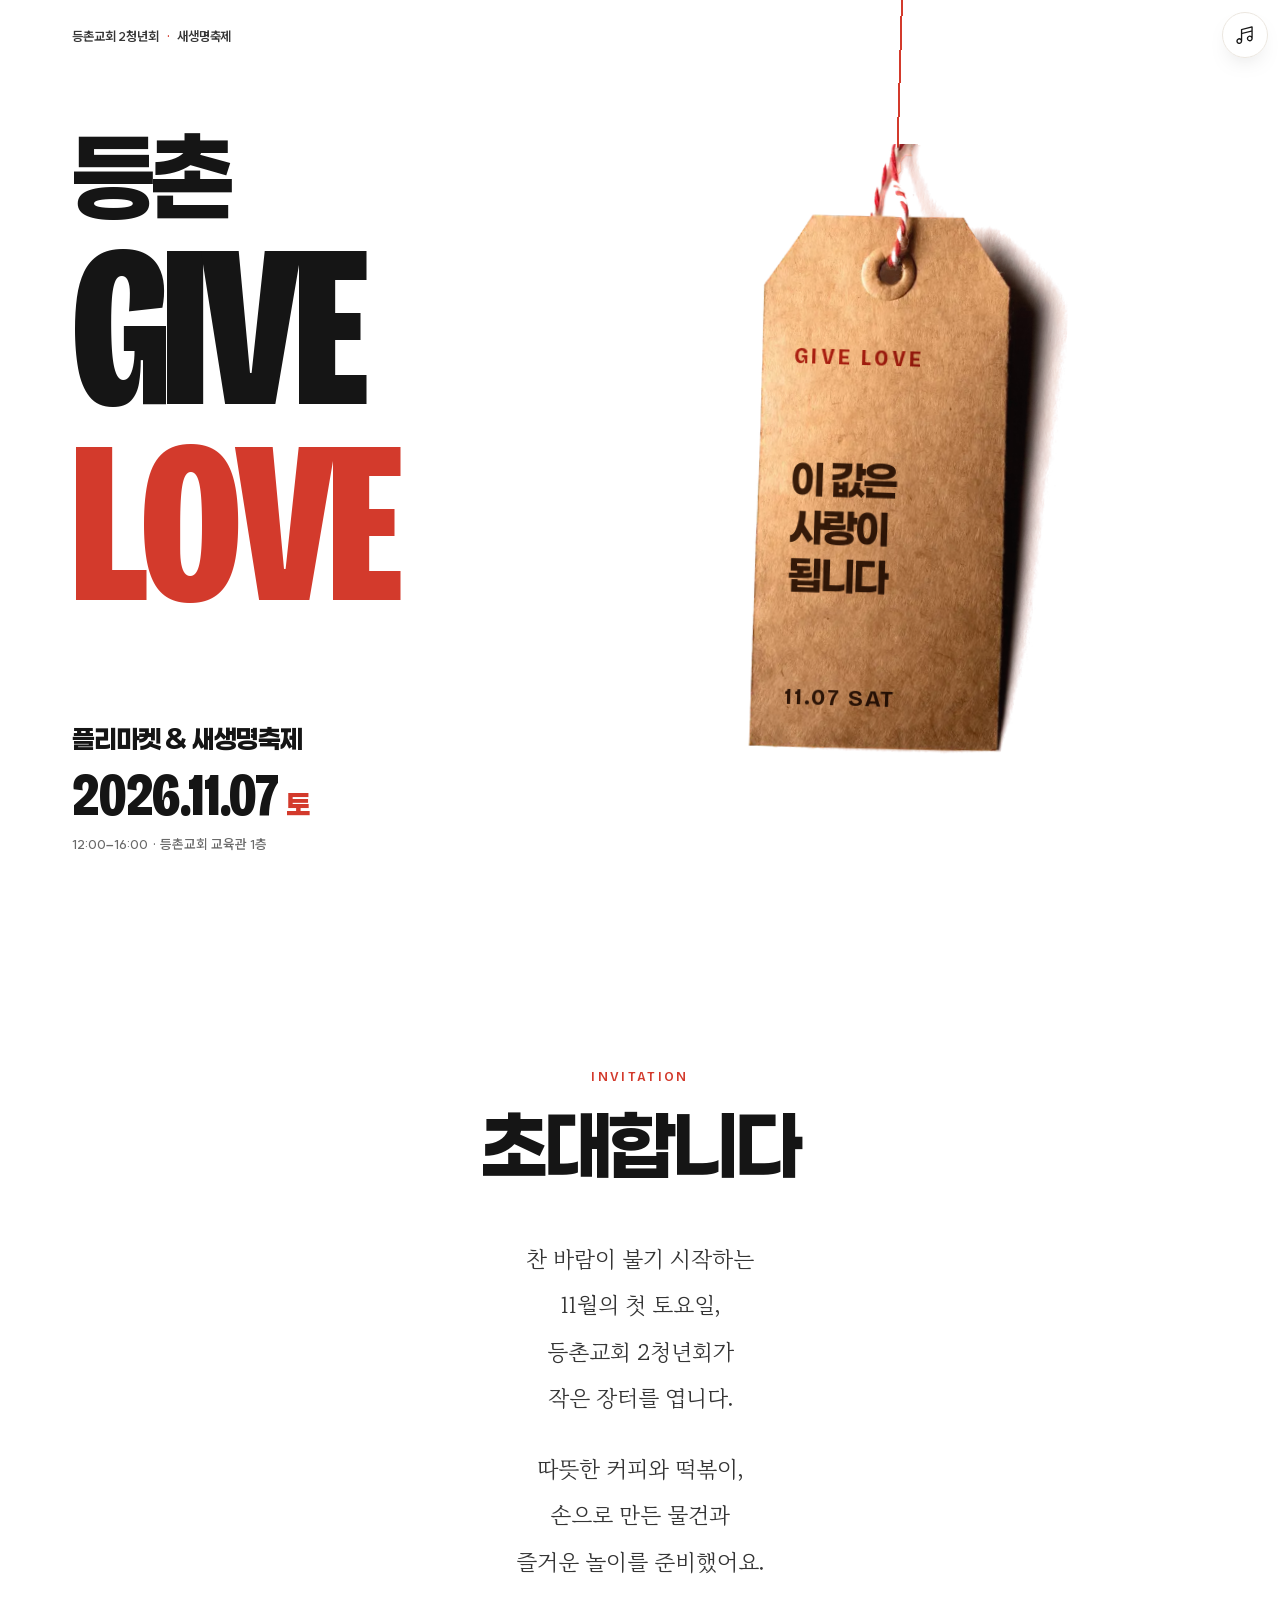
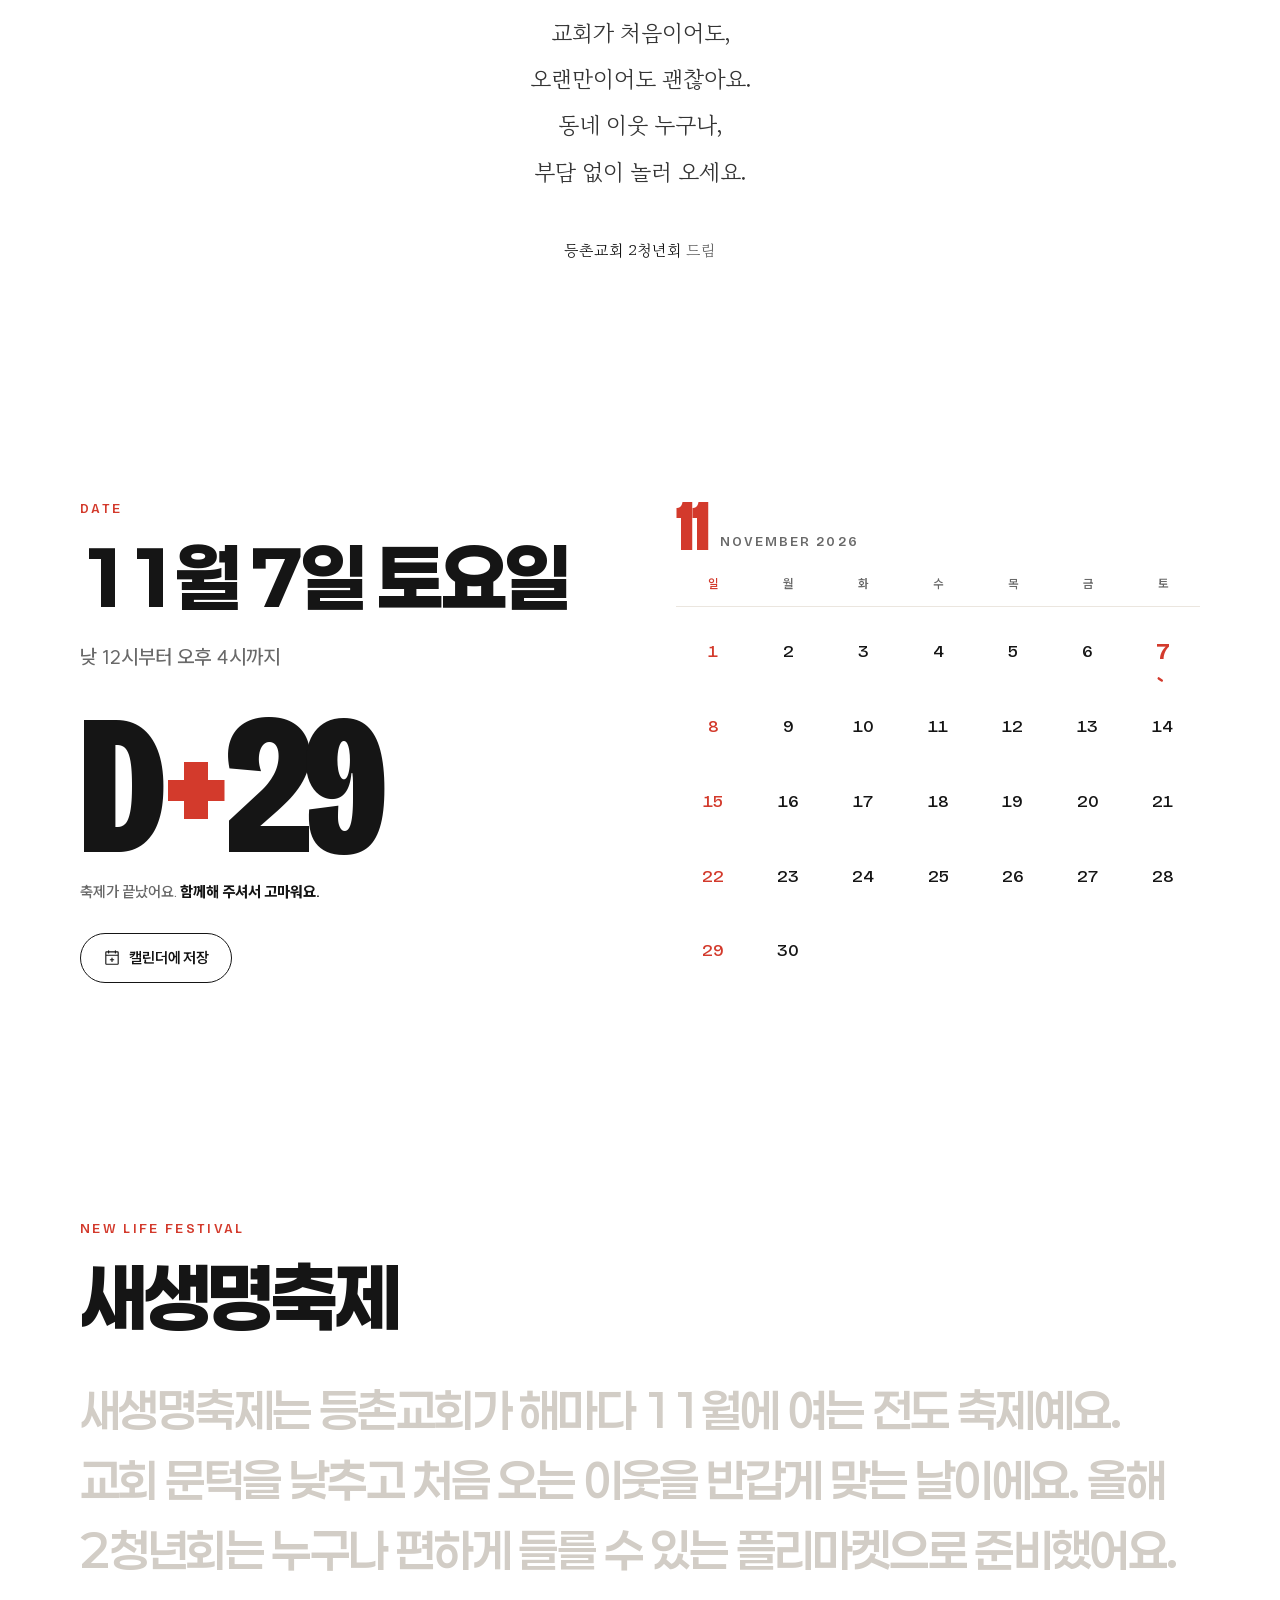
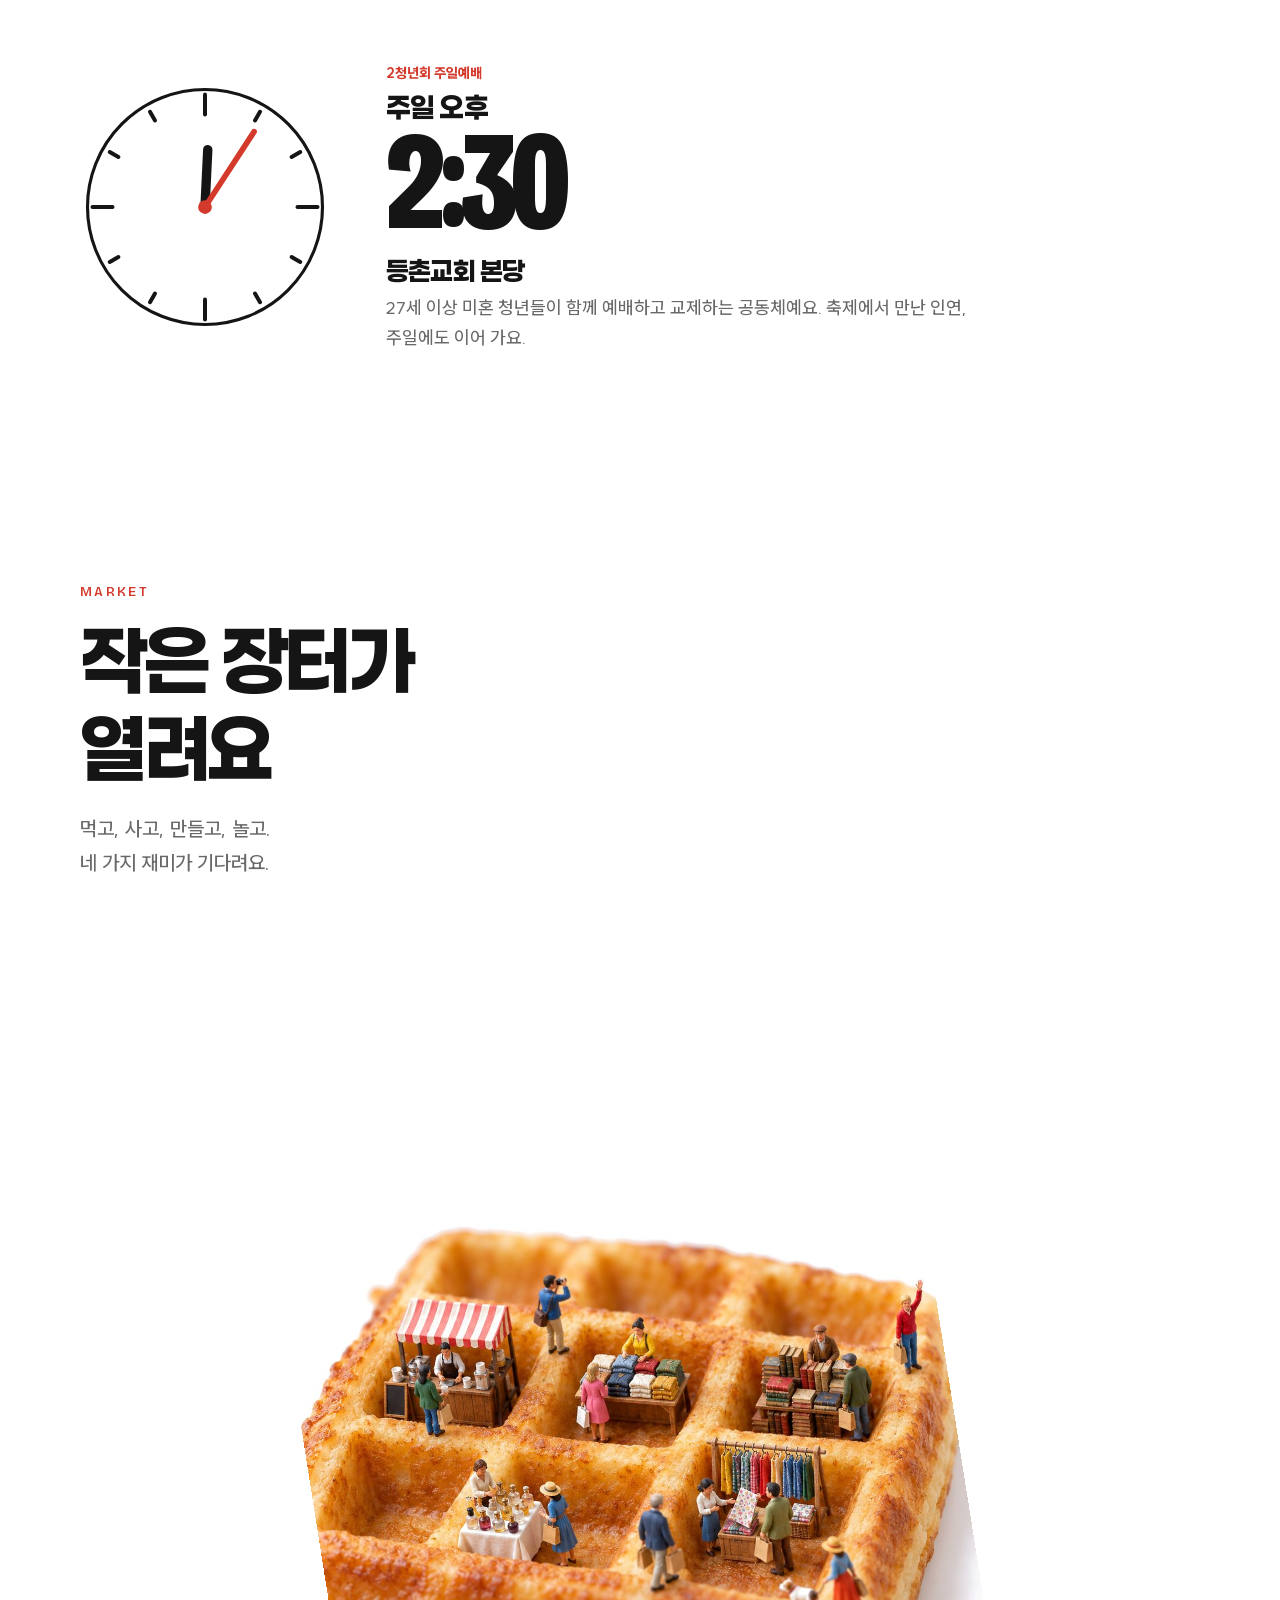
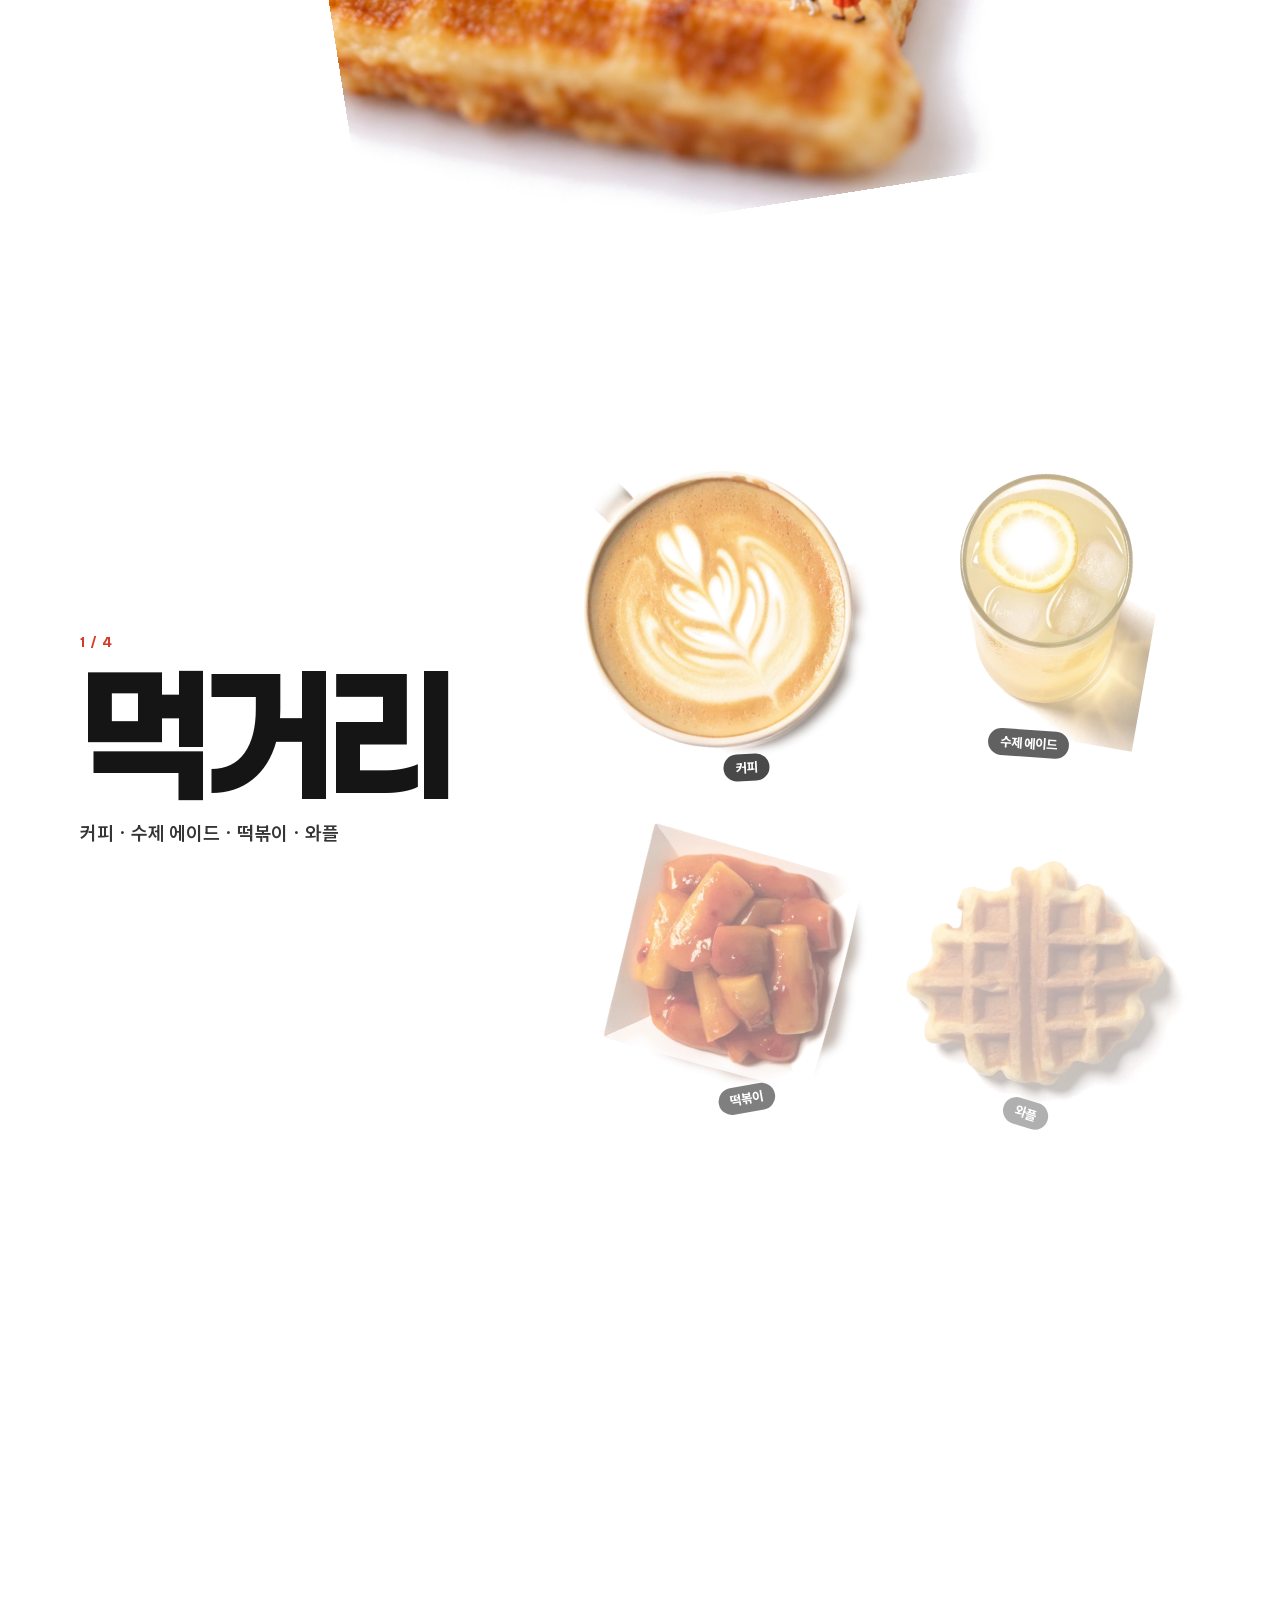
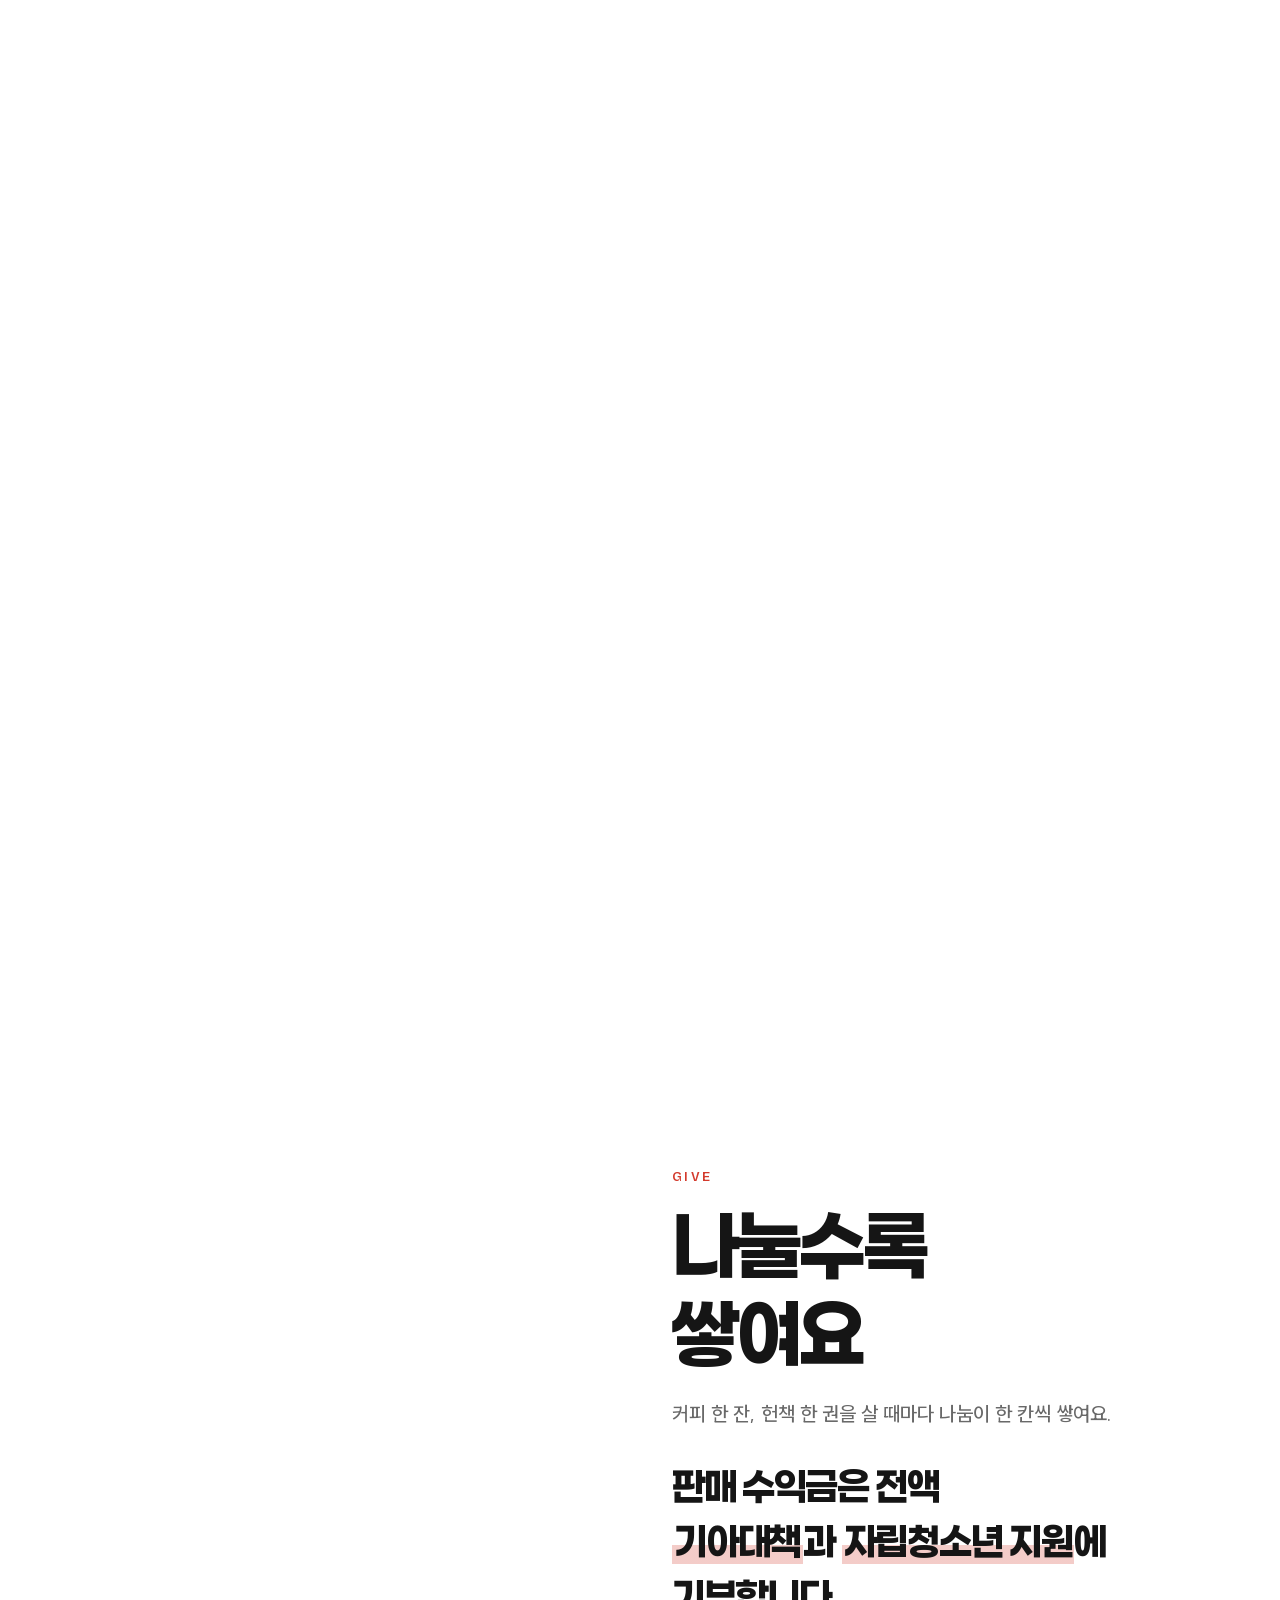
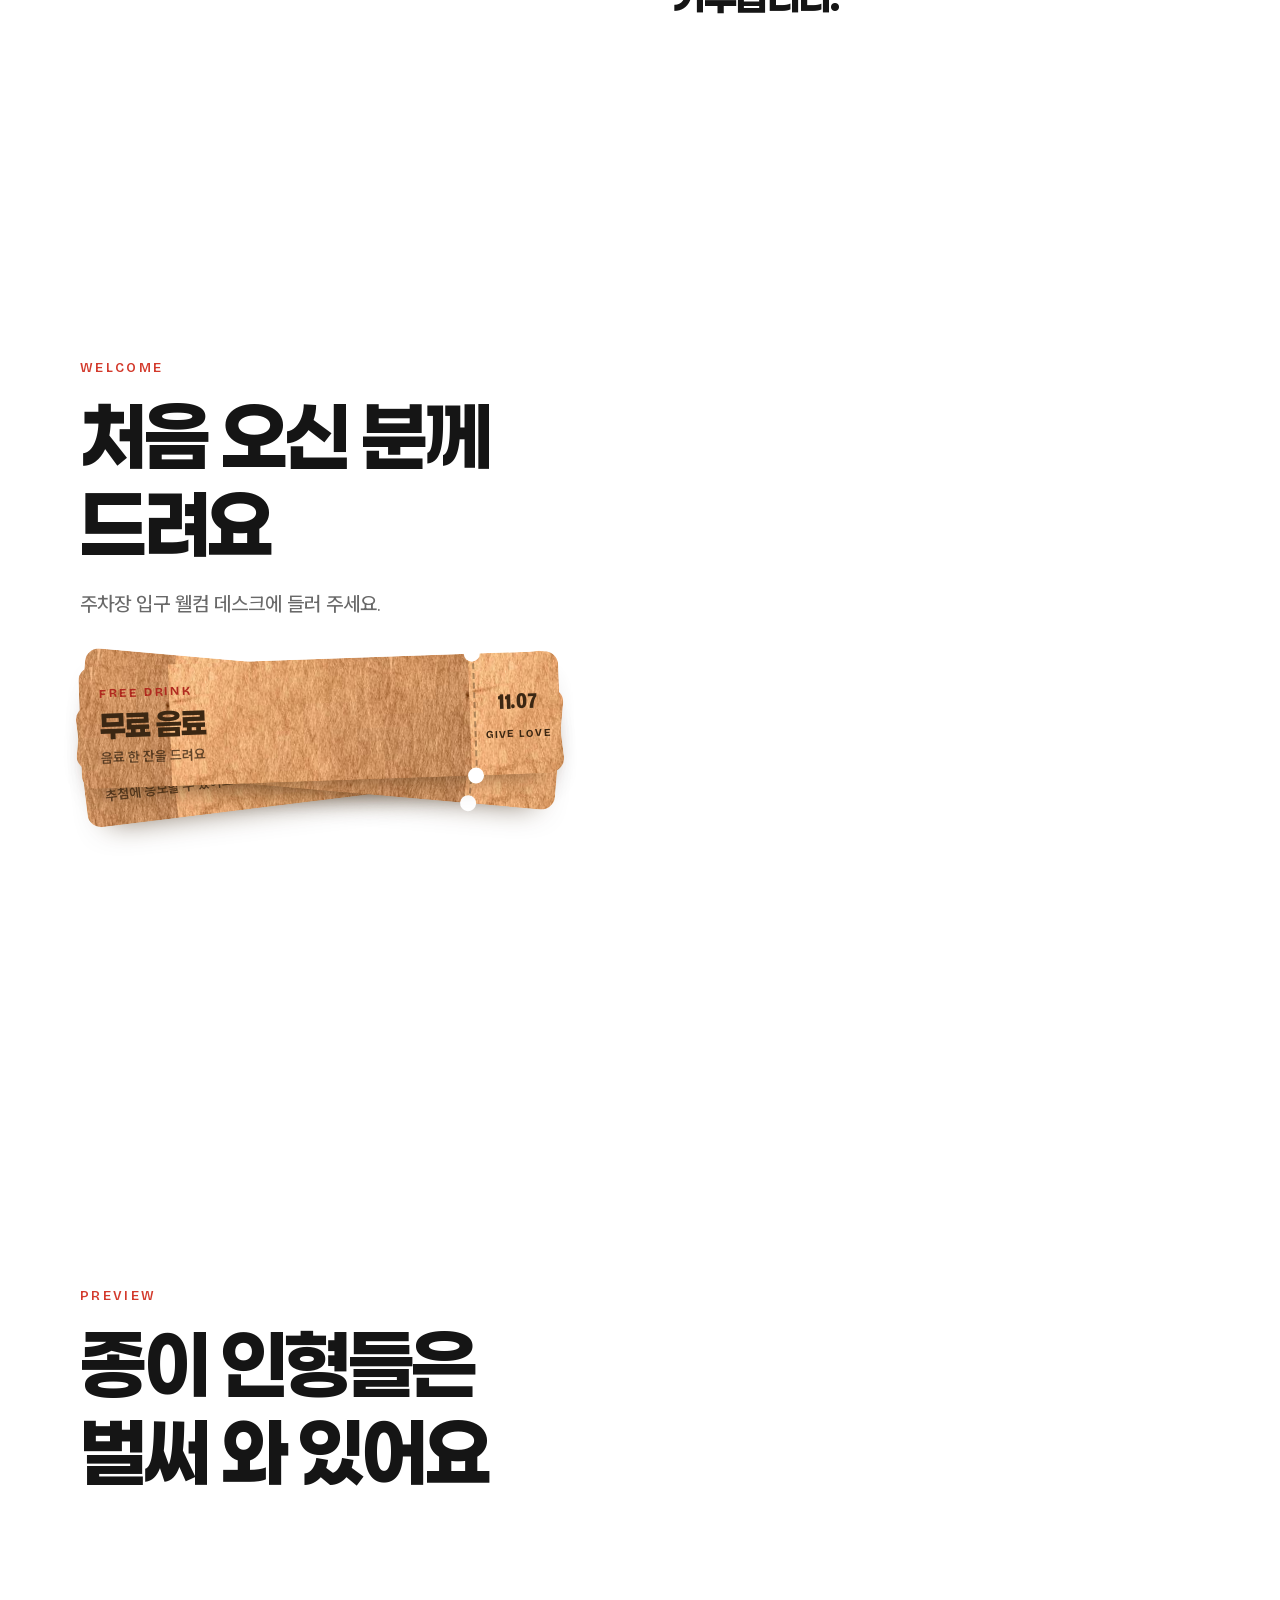
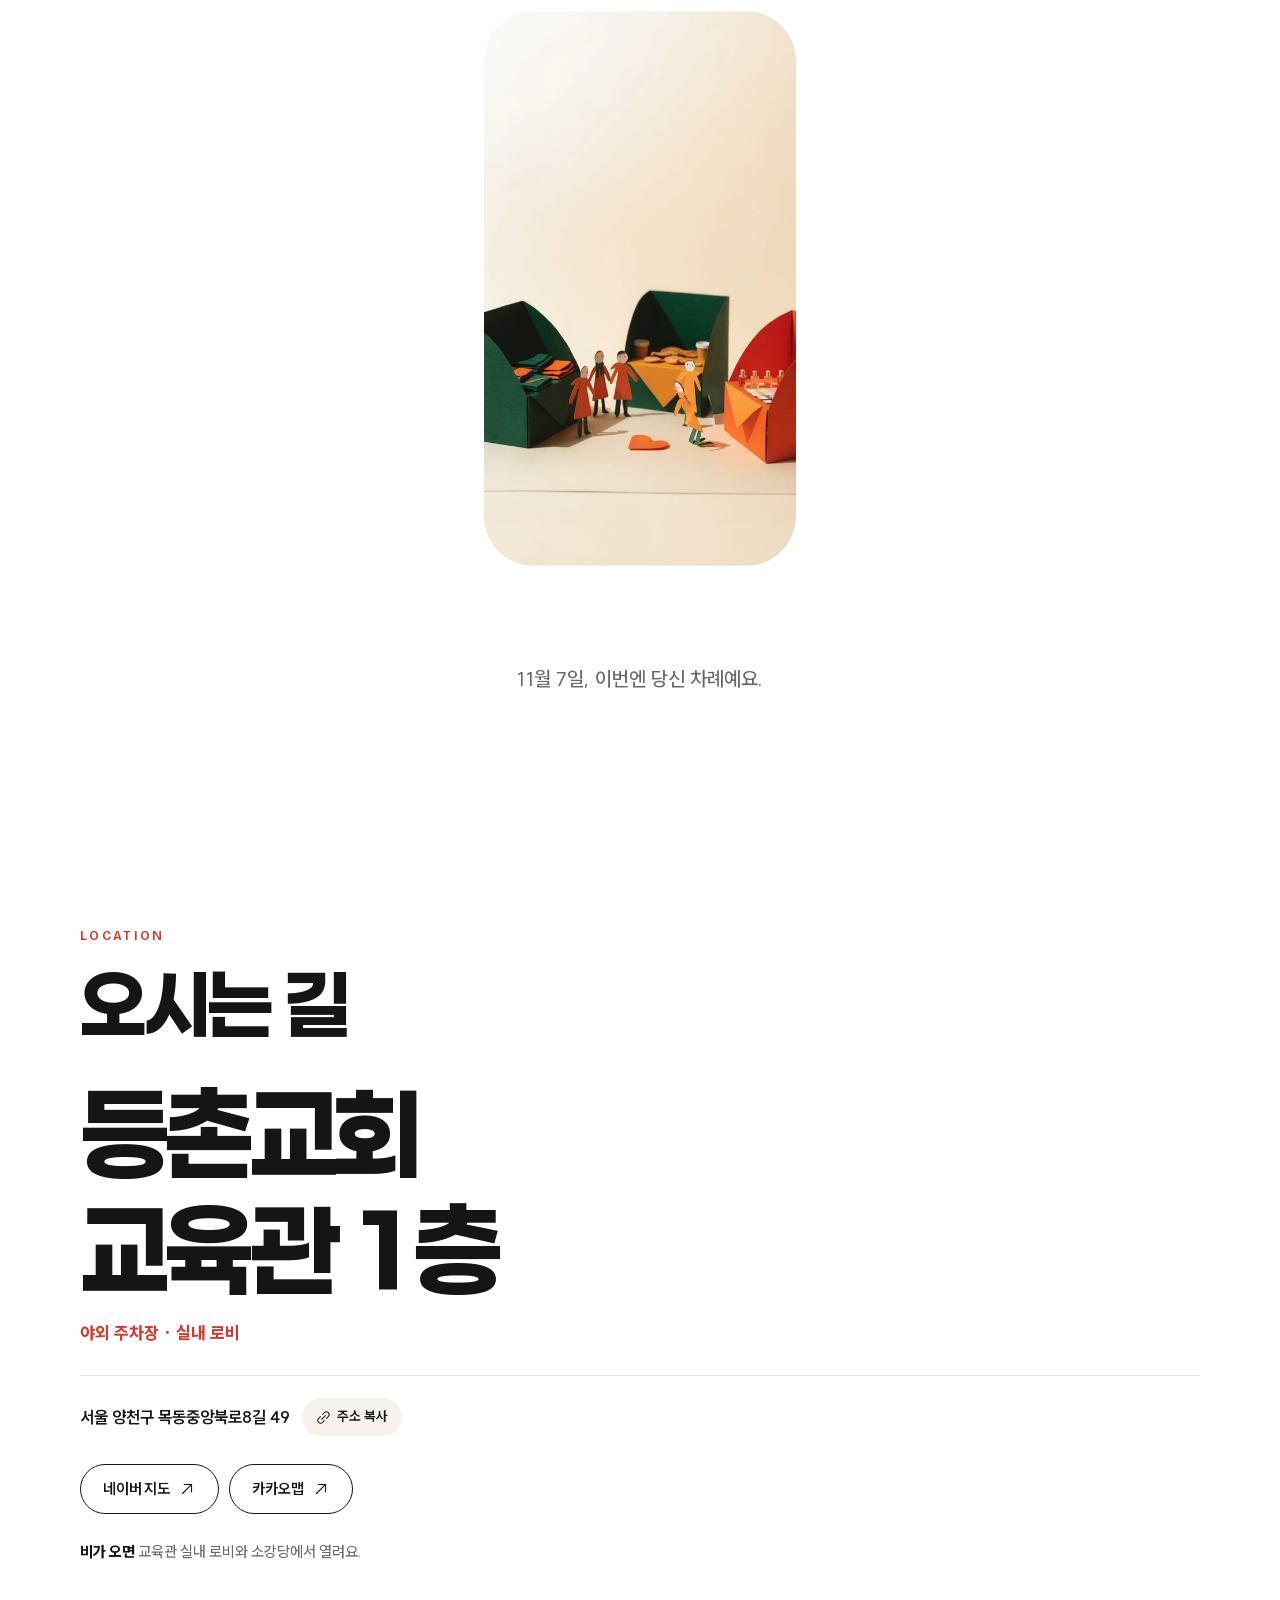
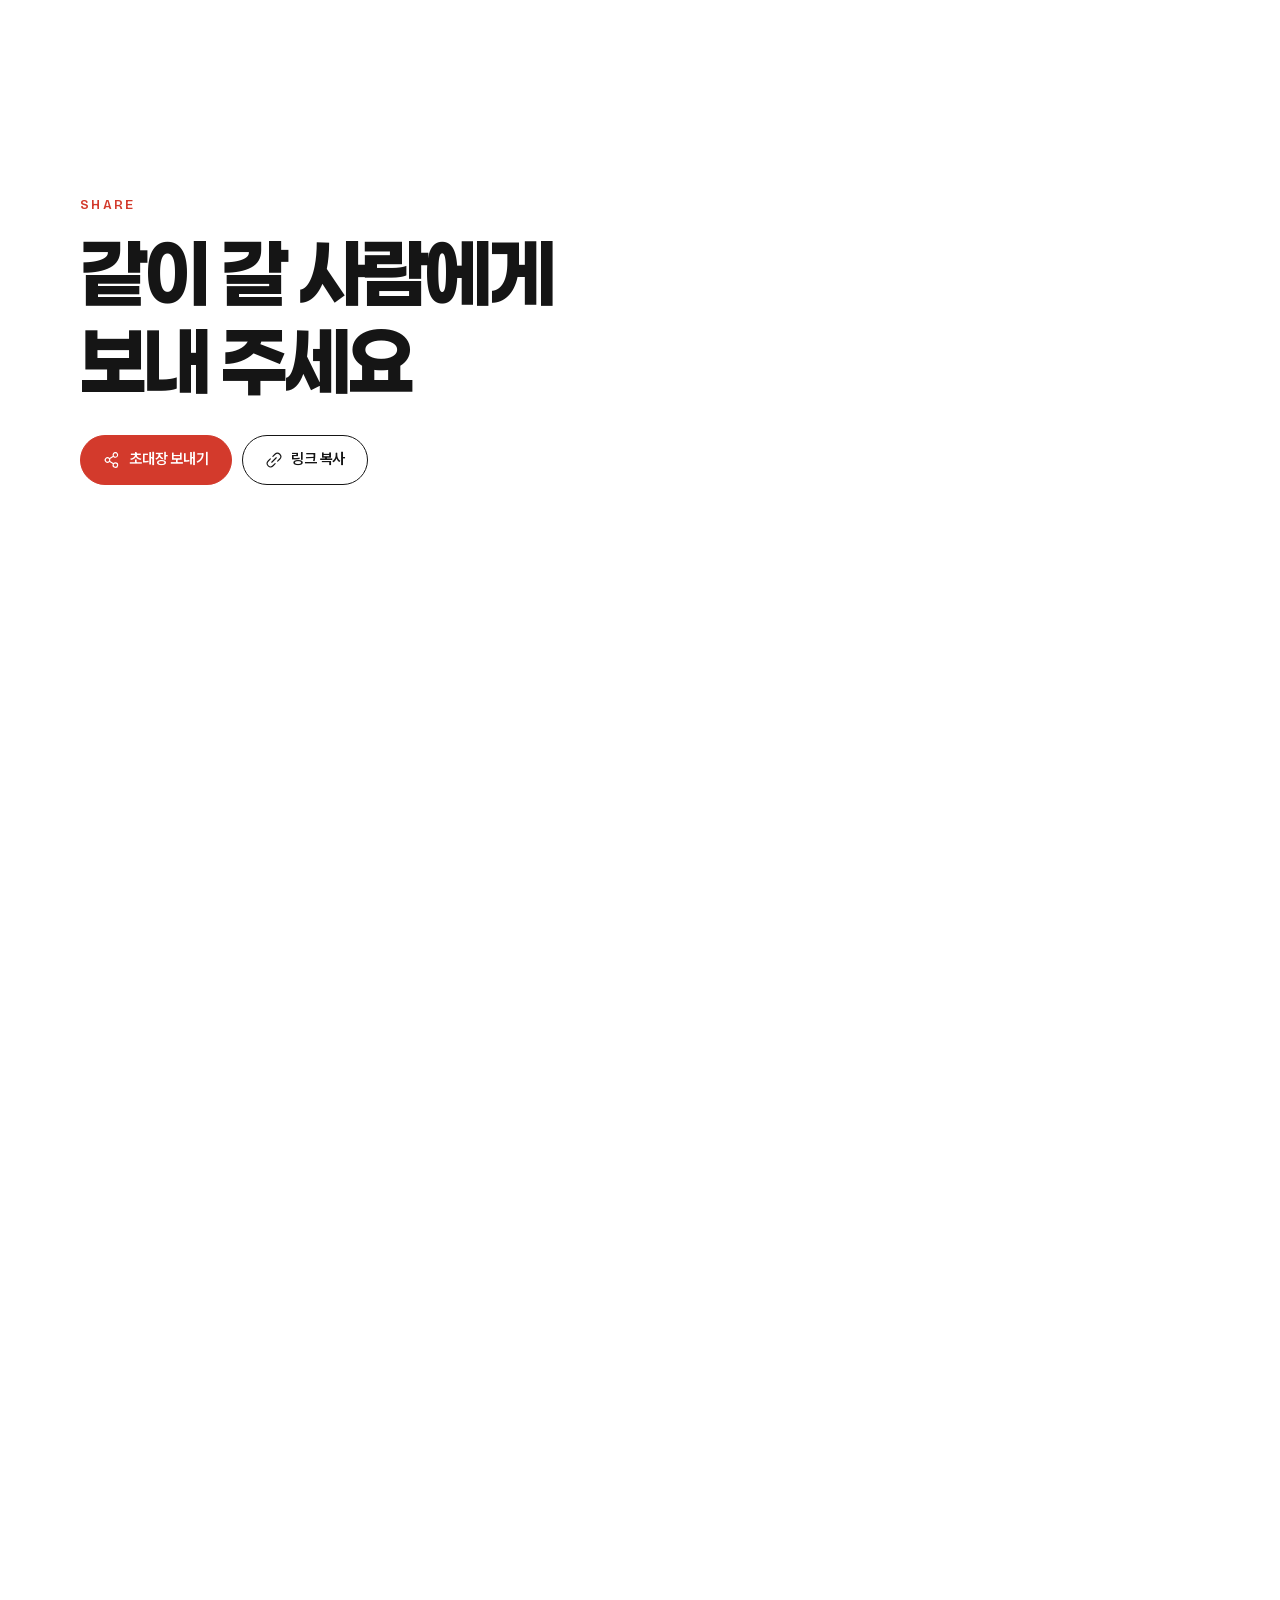
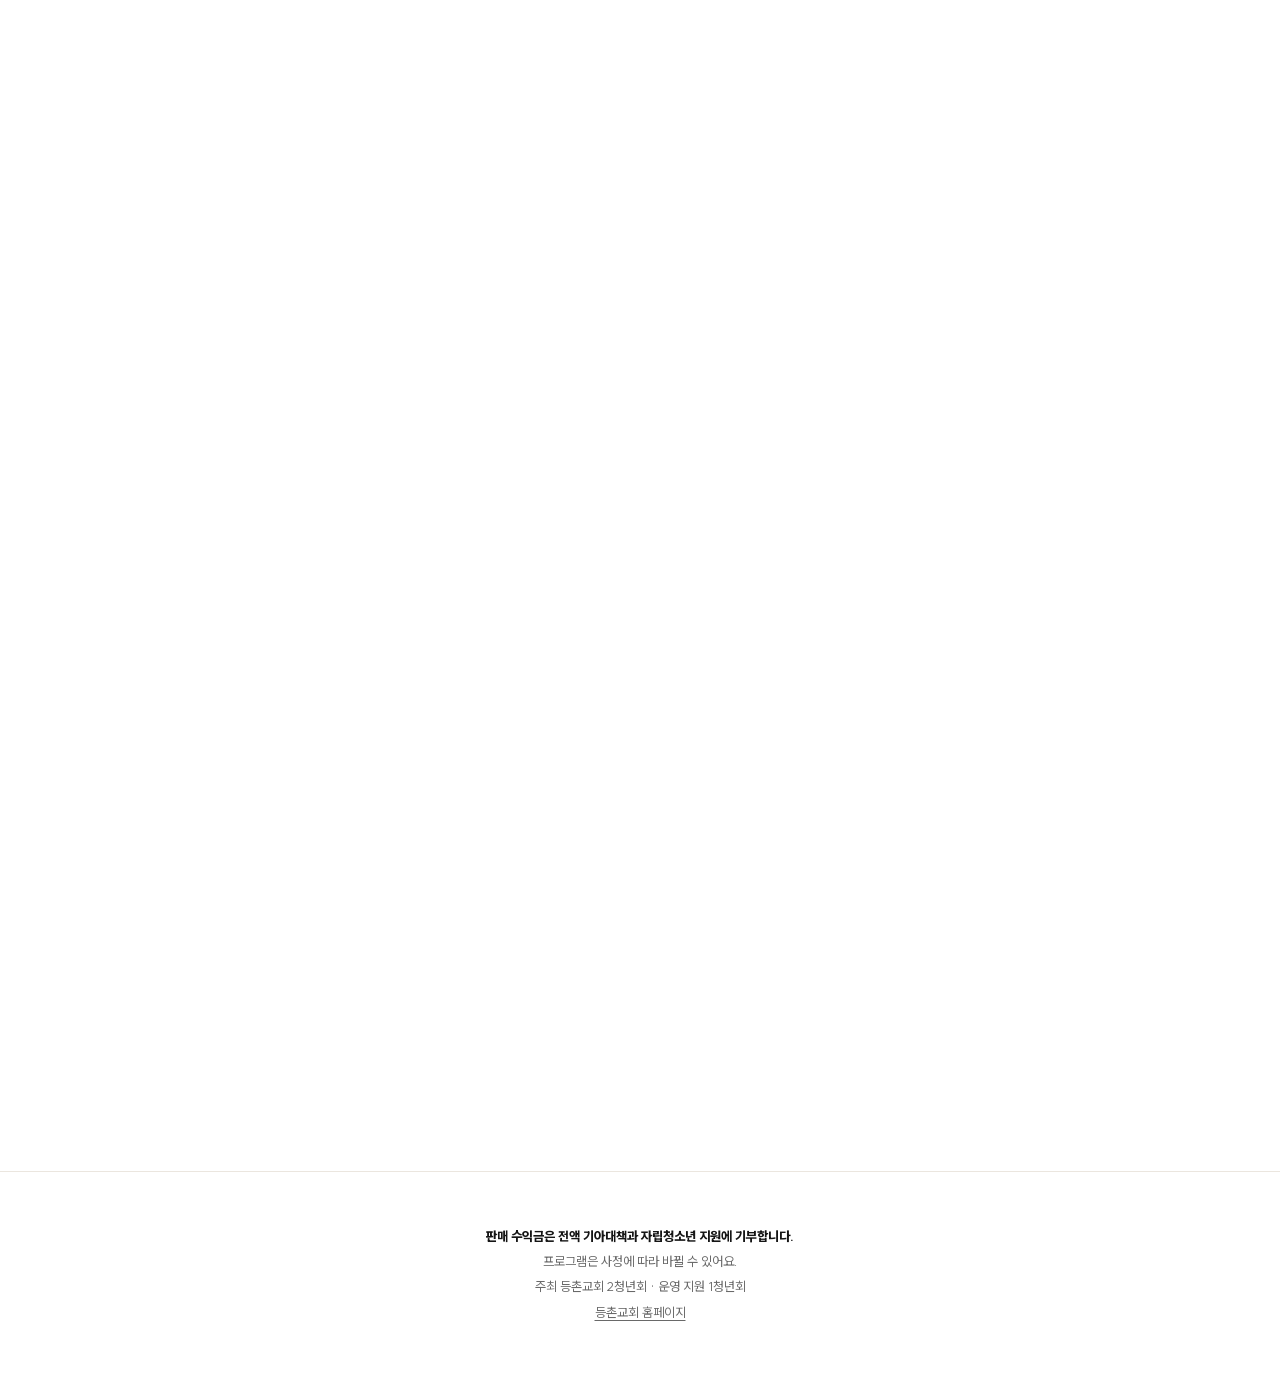
==== index.html @ 8c18b743 "등촌 GIVE LOVE 모바일 초대장 사이트 첫 공개" ====
<!doctype html>
<html lang="ko">
<head>
<meta charset="utf-8">
<meta name="viewport" content="width=device-width, initial-scale=1, viewport-fit=cover">
<title>등촌 GIVE LOVE | 11월 7일 플리마켓 &amp; 새생명축제</title>
<meta name="description" content="11월 7일 토요일 낮 12시부터 오후 4시까지, 등촌교회 교육관 1층. 등촌교회 2청년회가 여는 플리마켓 &amp; 새생명축제에 동네 이웃 누구나 놀러 오세요.">
<meta name="theme-color" content="#ffffff">
<meta property="og:type" content="website">
<meta property="og:site_name" content="등촌 GIVE LOVE">
<meta property="og:title" content="등촌 GIVE LOVE · 11월 7일 플리마켓 &amp; 새생명축제">
<meta property="og:description" content="11.07 토 12:00–16:00 · 등촌교회 교육관 1층. 동네 이웃 누구나, 부담 없이 놀러 오세요.">
<meta property="og:image" content="https://prayer0420.github.io/deungchon-give-love/assets/img/og.jpg">
<meta property="og:image:width" content="1200">
<meta property="og:image:height" content="630">
<meta property="og:url" content="https://prayer0420.github.io/deungchon-give-love/">
<meta name="twitter:card" content="summary_large_image">
<link rel="icon" type="image/png" href="assets/img/favicon.png">
<link rel="apple-touch-icon" href="assets/img/touch-icon.png">
<link rel="preload" as="font" type="font/woff2" href="assets/fonts/bricolage.woff2" crossorigin>
<link rel="preload" as="font" type="font/woff2" href="assets/fonts/paperlogy-800.woff2" crossorigin>
<link rel="preload" as="image" href="assets/img/tag-hang.webp" type="image/webp">
<link rel="stylesheet" href="assets/css/site.css">
<script>
(function () {
  var d = document.documentElement;
  d.classList.add('js');
  if (!window.matchMedia('(prefers-reduced-motion: reduce)').matches) d.classList.add('motion');
  window.setTimeout(function () { if (!window.__glReady) d.classList.remove('motion'); }, 4000);
})();
</script>
<script defer src="assets/js/gsap.min.js"></script>
<script defer src="assets/js/ScrollTrigger.min.js"></script>
<script defer src="assets/js/SplitText.min.js"></script>
<script defer src="assets/js/DrawSVGPlugin.min.js"></script>
<script defer src="assets/js/lenis.min.js"></script>
<script defer src="assets/js/site.js"></script>
</head>
<body>
<a class="skip" href="#invite">초대장 본문으로 건너뛰기</a>

<div class="dock">
  <button class="dock-btn" id="bgmBtn" type="button" aria-pressed="false" aria-label="배경음악 켜기"><svg class="ic" viewBox="0 0 256 256" aria-hidden="true" focusable="false"><path fill="currentColor" d="M212.92,17.69a8,8,0,0,0-6.86-1.45l-128,32A8,8,0,0,0,72,56V166.08A36,36,0,1,0,88,196V110.25l112-28v51.83A36,36,0,1,0,216,164V24A8,8,0,0,0,212.92,17.69ZM52,216a20,20,0,1,1,20-20A20,20,0,0,1,52,216ZM88,93.75V62.25l112-28v31.5ZM180,184a20,20,0,1,1,20-20A20,20,0,0,1,180,184Z"/></svg><span class="eq" aria-hidden="true"><i></i><i></i><i></i></span></button>
</div>
<audio id="bgm" loop preload="none" src="assets/audio/bgm.m4a"></audio>

<main class="page" id="page">
  <svg class="thread" id="thread" aria-hidden="true" focusable="false"><path id="threadPath" d=""/></svg>

  <header class="hero" id="top">
    <p class="hero-kicker">등촌교회 2청년회 <span aria-hidden="true">·</span> 새생명축제</p>
    <h1 class="hero-title">
      <span class="sr">등촌 GIVE LOVE</span>
      <span class="ht-ko m" aria-hidden="true"><span>등촌</span></span>
      <span class="ht-en ht-give m" aria-hidden="true"><span class="c">G</span><span class="c">I</span><span class="c">V</span><span class="c">E</span></span>
      <span class="ht-en ht-love m" aria-hidden="true"><span class="c">L</span><span class="c">O</span><span class="c">V</span><span class="c">E</span></span>
    </h1>
    <div class="hang" aria-hidden="true">
      <div class="hang-drop"><div class="hang-kick"><div class="hang-swing">
        <i class="hang-string"></i>
        <div class="hang-tag">
          <img src="assets/img/tag-hang.webp" width="440" height="899" alt="" fetchpriority="high" decoding="async">
          <p class="tag-ink"><span class="ti-a">GIVE LOVE</span><span class="ti-b">이 값은<br>사랑이<br>됩니다</span><span class="ti-c">11.07 SAT</span></p>
        </div>
      </div></div></div>
    </div>
    <div class="hero-info">
      <p class="hi-name">플리마켓 &amp; 새생명축제</p>
      <p class="hi-date"><b>2026.11.07</b><span>토</span></p>
      <p class="hi-place">12:00–16:00 · 등촌교회 교육관 1층</p>
    </div>
  </header>

  <section class="sec invite" id="invite" data-thread="R">
    <h2 class="sec-h"><span class="sec-en">Invitation</span><span class="h-txt">초대합니다</span></h2>
    <div class="letter">
      <p><span>찬 바람이 불기 시작하는</span></p>
      <p><span>11월의 첫 토요일,</span></p>
      <p><span>등촌교회 2청년회가</span></p>
      <p><span>작은 장터를 엽니다.</span></p>
      <p class="gap"><span>따뜻한 커피와 떡볶이,</span></p>
      <p><span>손으로 만든 물건과</span></p>
      <p><span>즐거운 놀이를 준비했어요.</span></p>
      <p class="gap"><span>교회가 처음이어도,</span></p>
      <p><span>오랜만이어도 괜찮아요.</span></p>
      <p><span>동네 이웃 누구나,</span></p>
      <p><span>부담 없이 놀러 오세요.</span></p>
    </div>
    <p class="sign" data-up><span>등촌교회 2청년회</span> 드림</p>
  </section>

  <section class="sec date" id="date" data-thread="L">
    <div class="date-in">
      <div class="date-a">
        <h2 class="sec-h"><span class="sec-en">Date</span><span class="h-txt">11월 7일 토요일</span></h2>
        <p class="sec-p" data-up>낮 12시부터 오후 4시까지</p>
        <div class="dday" data-up>
          <p class="dday-big" id="ddBig" aria-hidden="true"><span class="dd-d">D</span><span class="dd-x" id="ddX">-</span><span class="dd-n" id="ddN">28</span></p>
          <p class="dday-txt" id="ddTxt">2026년 11월 7일 토요일</p>
        </div>
        <div class="btn-row" data-up>
          <a class="btn" id="calBtn" href="assets/give-love.ics" download="give-love.ics" data-gcal="https://calendar.google.com/calendar/render?action=TEMPLATE&text=%EB%93%B1%EC%B4%8C%20GIVE%20LOVE%20%ED%94%8C%EB%A6%AC%EB%A7%88%EC%BC%93%20%26%20%EC%83%88%EC%83%9D%EB%AA%85%EC%B6%95%EC%A0%9C&dates=20261107T030000Z/20261107T070000Z&location=%EB%93%B1%EC%B4%8C%EA%B5%90%ED%9A%8C%20%EA%B5%90%EC%9C%A1%EA%B4%80%201%EC%B8%B5%20(%EC%84%9C%EC%9A%B8%20%EC%96%91%EC%B2%9C%EA%B5%AC%20%EB%AA%A9%EB%8F%99%EC%A4%91%EC%95%99%EB%B6%81%EB%A1%9C8%EA%B8%B8%2049)&details=%EB%93%B1%EC%B4%8C%EA%B5%90%ED%9A%8C%202%EC%B2%AD%EB%85%84%ED%9A%8C%EA%B0%80%20%EC%97%AC%EB%8A%94%20%ED%94%8C%EB%A6%AC%EB%A7%88%EC%BC%93%20%26%20%EC%83%88%EC%83%9D%EB%AA%85%EC%B6%95%EC%A0%9C.%20%EB%8F%99%EB%84%A4%20%EC%9D%B4%EC%9B%83%20%EB%88%84%EA%B5%AC%EB%82%98%20%EB%B6%80%EB%8B%B4%20%EC%97%86%EC%9D%B4%20%EB%86%80%EB%9F%AC%20%EC%98%A4%EC%84%B8%EC%9A%94.%20https%3A%2F%2Fprayer0420.github.io%2Fdeungchon-give-love%2F"><svg class="ic" viewBox="0 0 256 256" aria-hidden="true" focusable="false"><path fill="currentColor" d="M208,32H184V24a8,8,0,0,0-16,0v8H88V24a8,8,0,0,0-16,0v8H48A16,16,0,0,0,32,48V208a16,16,0,0,0,16,16H208a16,16,0,0,0,16-16V48A16,16,0,0,0,208,32ZM72,48v8a8,8,0,0,0,16,0V48h80v8a8,8,0,0,0,16,0V48h24V80H48V48ZM208,208H48V96H208V208Zm-48-56a8,8,0,0,1-8,8H136v16a8,8,0,0,1-16,0V160H104a8,8,0,0,1,0-16h16V128a8,8,0,0,1,16,0v16h16A8,8,0,0,1,160,152Z"/></svg><span>캘린더에 저장</span></a>
        </div>
      </div>
      <div class="cal" role="img" aria-label="2026년 11월 달력. 7일 토요일에 하트 표시">
        <p class="cal-ym"><b>11</b><span>November 2026</span></p>
        <div class="cal-grid" aria-hidden="true"><span class="dow sun">일</span><span class="dow">월</span><span class="dow">화</span><span class="dow">수</span><span class="dow">목</span><span class="dow">금</span><span class="dow">토</span><span class="d sun">1</span><span class="d">2</span><span class="d">3</span><span class="d">4</span><span class="d">5</span><span class="d">6</span><span class="d on"><b>7</b><svg class="cal-heart" viewBox="0 0 120 110" aria-hidden="true"><path d="M58 99C34 83 9 63 10 39 11 16 40 6 58 30 74 6 107 10 110 37 113 62 86 82 61 100 56 104 49 103 46 98"/></svg></span><span class="d sun">8</span><span class="d">9</span><span class="d">10</span><span class="d">11</span><span class="d">12</span><span class="d">13</span><span class="d">14</span><span class="d sun">15</span><span class="d">16</span><span class="d">17</span><span class="d">18</span><span class="d">19</span><span class="d">20</span><span class="d">21</span><span class="d sun">22</span><span class="d">23</span><span class="d">24</span><span class="d">25</span><span class="d">26</span><span class="d">27</span><span class="d">28</span><span class="d sun">29</span><span class="d">30</span></div>
      </div>
    </div>
  </section>

  <section class="sec fest" id="festival" data-thread="R">
    <h2 class="sec-h"><span class="sec-en">New Life Festival</span><span class="h-txt">새생명축제</span></h2>
    <p class="fill" id="fillText">새생명축제는 등촌교회가 해마다 11월에 여는 전도 축제예요. 교회 문턱을 낮추고 처음 오는 이웃을 반갑게 맞는 날이에요. 올해 2청년회는 누구나 편하게 들를 수 있는 플리마켓으로 준비했어요.</p>
    <div class="worship">
      <svg class="clock" viewBox="0 0 200 200" aria-hidden="true" focusable="false">
        <circle class="c-face" cx="100" cy="100" r="94"/>
        <g class="c-ticks"><line x1="100" y1="10" x2="100" y2="26" transform="rotate(0 100 100)"/><line x1="100" y1="12" x2="100" y2="20" transform="rotate(30 100 100)"/><line x1="100" y1="12" x2="100" y2="20" transform="rotate(60 100 100)"/><line x1="100" y1="10" x2="100" y2="26" transform="rotate(90 100 100)"/><line x1="100" y1="12" x2="100" y2="20" transform="rotate(120 100 100)"/><line x1="100" y1="12" x2="100" y2="20" transform="rotate(150 100 100)"/><line x1="100" y1="10" x2="100" y2="26" transform="rotate(180 100 100)"/><line x1="100" y1="12" x2="100" y2="20" transform="rotate(210 100 100)"/><line x1="100" y1="12" x2="100" y2="20" transform="rotate(240 100 100)"/><line x1="100" y1="10" x2="100" y2="26" transform="rotate(270 100 100)"/><line x1="100" y1="12" x2="100" y2="20" transform="rotate(300 100 100)"/><line x1="100" y1="12" x2="100" y2="20" transform="rotate(330 100 100)"/></g>
        <line class="c-h" x1="100" y1="100" x2="100" y2="54" transform="rotate(75 100 100)"/>
        <line class="c-m" x1="100" y1="100" x2="100" y2="28" transform="rotate(180 100 100)"/>
        <circle class="c-pin" cx="100" cy="100" r="5.5"/>
      </svg>
      <div class="w-text">
        <p class="w-k" data-up>2청년회 주일예배</p>
        <p class="w-time" data-up><span>주일 오후</span><b>2:30</b></p>
        <p class="w-place" data-up>등촌교회 본당</p>
        <p class="w-desc" data-up>27세 이상 미혼 청년들이 함께 예배하고 교제하는 공동체예요. 축제에서 만난 인연, 주일에도 이어 가요.</p>
      </div>
    </div>
  </section>

  <section class="sec market" id="market" data-thread="L">
    <h2 class="sec-h"><span class="sec-en">Market</span><span class="h-txt">작은 장터가<br>열려요</span></h2>
    <p class="sec-p" data-up>먹고, 사고, 만들고, 놀고.<br>네 가지 재미가 기다려요.</p>
    <div class="mk-waffle"><img src="assets/img/waffle-market.jpg" width="1100" height="1100" alt="와플 칸칸마다 작은 장터 부스와 사람들이 놓인 미니어처" loading="lazy" decoding="async"></div>
  </section>

  <section class="prog" id="programs" aria-label="프로그램 안내">
    <div class="pg pg-0">
      <div class="pg-head"><p class="pg-n">1 / 4</p><h3 class="pg-t">먹거리</h3><p class="pg-l">커피 · 수제 에이드 · 떡볶이 · 와플</p></div>
      <div class="pg-stage">
        <figure class="obj" style="--x:1%;--y:2%;--w:46%;--r:-5deg"><img src="assets/img/obj-coffee.webp" width="341" height="346" alt="라테 한 잔" loading="lazy" decoding="async"><figcaption>커피</figcaption></figure>
        <figure class="obj" style="--x:60%;--y:0%;--w:33%;--r:6deg"><img src="assets/img/obj-ade.webp" width="326" height="416" alt="레몬 에이드 한 잔" loading="lazy" decoding="async"><figcaption>수제 에이드</figcaption></figure>
        <figure class="obj" style="--x:3%;--y:50%;--w:44%;--r:4deg"><img src="assets/img/obj-tteok.webp" width="379" height="381" alt="떡볶이 한 접시" loading="lazy" decoding="async"><figcaption>떡볶이</figcaption></figure>
        <figure class="obj" style="--x:53%;--y:52%;--w:45%;--r:-8deg"><img src="assets/img/obj-waffle.webp" width="440" height="386" alt="와플" loading="lazy" decoding="async"><figcaption>와플</figcaption></figure>
      </div>
    </div>
    <div class="pg pg-1">
      <div class="pg-head"><p class="pg-n">2 / 4</p><h3 class="pg-t">마켓</h3><p class="pg-l">핸드메이드 굿즈 · 아나바다</p></div>
      <div class="pg-stage">
        <figure class="obj" style="--x:1%;--y:2%;--w:52%;--r:-8deg"><img src="assets/img/obj-knit.webp" width="228" height="196" alt="빨간 털실로 뜬 하트" loading="lazy" decoding="async"><figcaption>핸드메이드 굿즈</figcaption></figure>
        <figure class="obj" style="--x:42%;--y:36%;--w:56%;--r:7deg"><img src="assets/img/obj-books.webp" width="376" height="440" alt="손때 묻은 헌책 두 권" loading="lazy" decoding="async"><figcaption>아나바다</figcaption></figure>
      </div>
    </div>
    <div class="pg pg-2">
      <div class="pg-head"><p class="pg-n">3 / 4</p><h3 class="pg-t">체험</h3><p class="pg-l">향수·디퓨저 DIY · 퍼스널 컬러</p></div>
      <div class="pg-stage">
        <figure class="obj" style="--x:3%;--y:0%;--w:44%;--r:-5deg"><img src="assets/img/obj-diffuser.webp" width="349" height="424" alt="디퓨저 병" loading="lazy" decoding="async"><figcaption>향수·디퓨저 DIY</figcaption></figure>
        <figure class="obj" style="--x:34%;--y:52%;--w:64%;--r:6deg"><img src="assets/img/obj-swatch.webp" width="357" height="266" alt="노랑에서 빨강으로 이어지는 컬러 스와치" loading="lazy" decoding="async"><figcaption>퍼스널 컬러</figcaption></figure>
      </div>
    </div>
    <div class="pg pg-3">
      <div class="pg-head"><p class="pg-n">4 / 4</p><h3 class="pg-t">놀이</h3><p class="pg-l">성경 퀴즈 · 스탬프 투어 · 영수증 사진기 · 럭키드로우</p></div>
      <div class="pg-stage">
        <figure class="obj" style="--x:3%;--y:6%;--w:46%;--r:-6deg"><img src="assets/img/obj-receipt.webp" width="191" height="167" alt="돌돌 말린 영수증 사진" loading="lazy" decoding="async"><figcaption>영수증 사진기</figcaption></figure>
        <figure class="obj" style="--x:50%;--y:36%;--w:44%;--r:6deg"><img src="assets/img/obj-stamp.webp" width="220" height="288" alt="나무 손잡이 도장과 빨간 인주" loading="lazy" decoding="async"><figcaption>스탬프 투어</figcaption></figure>
      </div>
    </div>
  </section>

  <section class="sec give" id="give" data-thread="R">
    <div class="give-in">
      <div class="give-vis"><img class="stack" src="assets/img/stack.jpg" width="640" height="960" alt="헌책, 니트, 컬러 스와치, 와플, 커피잔이 차곡차곡 쌓인 탑" loading="lazy" decoding="async"></div>
      <div class="give-txt">
        <h2 class="sec-h"><span class="sec-en">Give</span><span class="h-txt">나눌수록<br>쌓여요</span></h2>
        <p class="sec-p" data-up>커피 한 잔, 헌책 한 권을 살 때마다 나눔이 한 칸씩 쌓여요.</p>
        <p class="give-to" data-up>판매 수익금은 전액<br><mark>기아대책</mark>과 <mark>자립청소년 지원</mark>에<br>기부합니다.</p>
      </div>
    </div>
  </section>

  <section class="sec welcome" id="welcome" data-thread="L">
    <h2 class="sec-h"><span class="sec-en">Welcome</span><span class="h-txt">처음 오신 분께<br>드려요</span></h2>
    <p class="sec-p" data-up>주차장 입구 웰컴 데스크에 들러 주세요.</p>
    <ul class="coupons">
      <li class="cp"><div class="cp-main"><span class="cp-k">Free drink</span><b class="cp-t">무료 음료</b><span class="cp-s">음료 한 잔을 드려요</span></div><div class="cp-stub"><span>11.07</span><span>GIVE LOVE</span></div></li>
      <li class="cp"><div class="cp-main"><span class="cp-k">Class</span><b class="cp-t">체험 쿠폰</b><span class="cp-s">체험 부스에서 쓸 수 있어요</span></div><div class="cp-stub"><span>11.07</span><span>GIVE LOVE</span></div></li>
      <li class="cp"><div class="cp-main"><span class="cp-k">Lucky draw</span><b class="cp-t">럭키드로우 응모권</b><span class="cp-s">추첨에 응모할 수 있어요</span></div><div class="cp-stub"><span>11.07</span><span>GIVE LOVE</span></div></li>
    </ul>
  </section>

  <section class="sec film" id="film" data-thread="R">
    <h2 class="sec-h"><span class="sec-en">Preview</span><span class="h-txt">종이 인형들은<br>벌써 와 있어요</span></h2>
    <figure class="film-frame">
      <video id="dolls" muted loop playsinline preload="none" poster="assets/img/dolls-poster.jpg" aria-label="종이 인형들이 장터 부스 사이를 걸어가는 짧은 영상"><source src="assets/video/dolls.mp4" type="video/mp4"></video>
    </figure>
    <p class="sec-p" data-up>11월 7일, 이번엔 당신 차례예요.</p>
  </section>

  <section class="sec map" id="map" data-thread="L">
    <h2 class="sec-h"><span class="sec-en">Location</span><span class="h-txt">오시는 길</span></h2>
    <p class="map-big"><span class="m"><span>등촌교회</span></span><span class="m"><span>교육관 1층</span></span></p>
    <p class="map-sub" data-up>야외 주차장 · 실내 로비</p>
    <div class="addr" data-up>
      <p class="addr-t">서울 양천구 목동중앙북로8길 49</p>
      <button class="chip" type="button" data-copy="서울 양천구 목동중앙북로8길 49"><svg class="ic" viewBox="0 0 256 256" aria-hidden="true" focusable="false"><path fill="currentColor" d="M165.66,90.34a8,8,0,0,1,0,11.32l-64,64a8,8,0,0,1-11.32-11.32l64-64A8,8,0,0,1,165.66,90.34ZM215.6,40.4a56,56,0,0,0-79.2,0L106.34,70.45a8,8,0,0,0,11.32,11.32l30.06-30a40,40,0,0,1,56.57,56.56l-30.07,30.06a8,8,0,0,0,11.31,11.32L215.6,119.6a56,56,0,0,0,0-79.2ZM138.34,174.22l-30.06,30.06a40,40,0,1,1-56.56-56.57l30.05-30.05a8,8,0,0,0-11.32-11.32L40.4,136.4a56,56,0,0,0,79.2,79.2l30.06-30.07a8,8,0,0,0-11.32-11.31Z"/></svg><span>주소 복사</span></button>
    </div>
    <div class="btn-row" data-up>
      <a class="btn" href="https://map.naver.com/p/search/%EC%84%9C%EC%9A%B8%20%EC%96%91%EC%B2%9C%EA%B5%AC%20%EB%AA%A9%EB%8F%99%EC%A4%91%EC%95%99%EB%B6%81%EB%A1%9C8%EA%B8%B8%2049" target="_blank" rel="noopener"><span>네이버 지도</span><svg class="ic" viewBox="0 0 256 256" aria-hidden="true" focusable="false"><path fill="currentColor" d="M200,64V168a8,8,0,0,1-16,0V83.31L69.66,197.66a8,8,0,0,1-11.32-11.32L172.69,72H88a8,8,0,0,1,0-16H192A8,8,0,0,1,200,64Z"/></svg></a>
      <a class="btn" href="https://map.kakao.com/link/search/%EC%84%9C%EC%9A%B8%20%EC%96%91%EC%B2%9C%EA%B5%AC%20%EB%AA%A9%EB%8F%99%EC%A4%91%EC%95%99%EB%B6%81%EB%A1%9C8%EA%B8%B8%2049" target="_blank" rel="noopener"><span>카카오맵</span><svg class="ic" viewBox="0 0 256 256" aria-hidden="true" focusable="false"><path fill="currentColor" d="M200,64V168a8,8,0,0,1-16,0V83.31L69.66,197.66a8,8,0,0,1-11.32-11.32L172.69,72H88a8,8,0,0,1,0-16H192A8,8,0,0,1,200,64Z"/></svg></a>
    </div>
    <p class="rain" data-up><b>비가 오면</b> 교육관 실내 로비와 소강당에서 열려요.</p>
  </section>

  <section class="sec share" id="share" data-thread="R">
    <h2 class="sec-h"><span class="sec-en">Share</span><span class="h-txt">같이 갈 사람에게<br>보내 주세요</span></h2>
    <div class="btn-row" data-up>
      <button class="btn btn-solid" type="button" id="shareBtn"><svg class="ic" viewBox="0 0 256 256" aria-hidden="true" focusable="false"><path fill="currentColor" d="M176,160a39.89,39.89,0,0,0-28.62,12.09l-46.1-29.63a39.8,39.8,0,0,0,0-28.92l46.1-29.63a40,40,0,1,0-8.66-13.45l-46.1,29.63a40,40,0,1,0,0,55.82l46.1,29.63A40,40,0,1,0,176,160Zm0-128a24,24,0,1,1-24,24A24,24,0,0,1,176,32ZM64,152a24,24,0,1,1,24-24A24,24,0,0,1,64,152Zm112,72a24,24,0,1,1,24-24A24,24,0,0,1,176,224Z"/></svg><span>초대장 보내기</span></button>
      <button class="btn" type="button" id="copyBtn"><svg class="ic" viewBox="0 0 256 256" aria-hidden="true" focusable="false"><path fill="currentColor" d="M165.66,90.34a8,8,0,0,1,0,11.32l-64,64a8,8,0,0,1-11.32-11.32l64-64A8,8,0,0,1,165.66,90.34ZM215.6,40.4a56,56,0,0,0-79.2,0L106.34,70.45a8,8,0,0,0,11.32,11.32l30.06-30a40,40,0,0,1,56.57,56.56l-30.07,30.06a8,8,0,0,0,11.31,11.32L215.6,119.6a56,56,0,0,0,0-79.2ZM138.34,174.22l-30.06,30.06a40,40,0,1,1-56.56-56.57l30.05-30.05a8,8,0,0,0-11.32-11.32L40.4,136.4a56,56,0,0,0,79.2,79.2l30.06-30.07a8,8,0,0,0-11.32-11.31Z"/></svg><span>링크 복사</span></button>
    </div>
  </section>

  <section class="finale" id="finale">
    <div class="fin-in">
      <svg class="stitch" id="stitch" aria-hidden="true" focusable="false"></svg>
      <p class="fin-t"><span class="m"><span>당신이 오면</span></span><span class="m"><span>완성돼요</span></span></p>
      <p class="fin-s">11월 7일 토요일, 등촌교회에서 기다릴게요.</p>
    </div>
  </section>
</main>

<footer class="foot">
  <p class="foot-give">판매 수익금은 전액 기아대책과 자립청소년 지원에 기부합니다.</p>
  <p>프로그램은 사정에 따라 바뀔 수 있어요.</p>
  <p>주최 등촌교회 2청년회 · 운영 지원 1청년회</p>
  <p><a href="https://www.deungchon.org" target="_blank" rel="noopener">등촌교회 홈페이지</a></p>
</footer>
<div class="toast" id="toast" role="status" aria-live="polite"></div>
</body>
</html>
---- assets/css/site.css ----
/* 등촌 GIVE LOVE · mobile invitation site (v13) */
@font-face{font-family:"Paperlogy";font-weight:600;font-style:normal;font-display:swap;src:url(../fonts/paperlogy-600.woff2) format("woff2")}
@font-face{font-family:"Paperlogy";font-weight:800;font-style:normal;font-display:swap;src:url(../fonts/paperlogy-800.woff2) format("woff2")}
@font-face{font-family:"SUIT";font-weight:100 900;font-style:normal;font-display:swap;src:url(../fonts/suit.woff2) format("woff2")}
@font-face{font-family:"MaruBuri";font-weight:400;font-style:normal;font-display:swap;src:url(../fonts/maruburi-400.woff2) format("woff2")}
@font-face{font-family:"Bricolage";font-weight:200 800;font-stretch:75% 100%;font-style:normal;font-display:swap;src:url(../fonts/bricolage.woff2) format("woff2")}

:root{
  --ink:#151515;--ink-2:#353535;--sub:#696969;--mute:#cfcac3;--line:#ebe6df;--paper:#f6f2ec;
  --red:#d33a2c;--red-d:#b02a1f;--kraft:#c39b6c;--kraft-ink:#3b2713;--bg:#fff;
  --pad:clamp(24px,6.4vw,72px);--wrap:1120px;
  --ko:"SUIT",-apple-system,BlinkMacSystemFont,"Apple SD Gothic Neo","Malgun Gothic",sans-serif;
  --head:"Paperlogy",var(--ko);
  --serif:"MaruBuri","AppleMyungjo","Nanum Myeongjo",serif;
  --lat:"Bricolage","Paperlogy",var(--ko);
  --ease:cubic-bezier(.2,.7,.1,1);
  --hx:51vw;--hw:min(46vw,calc((66svh - 150px) / 1.94));--hl:34svh;--px:43.2%;
}
*,*::before,*::after{box-sizing:border-box}
*{margin:0;padding:0}
html{-webkit-text-size-adjust:100%;text-size-adjust:100%;background:var(--bg)}
body{background:var(--bg);color:var(--ink);font-family:var(--ko);font-size:16px;line-height:1.65;word-break:keep-all;overflow-wrap:break-word;-webkit-font-smoothing:antialiased;-moz-osx-font-smoothing:grayscale;-webkit-tap-highlight-color:transparent}
img,video,svg{display:block;max-width:100%}
img{height:auto}
button{font:inherit;color:inherit;background:none;border:0;cursor:pointer}
a{color:inherit;text-decoration:none}
ul{list-style:none}
b{font-weight:inherit}
:focus-visible{outline:2px solid var(--red);outline-offset:3px;border-radius:8px}
.sr{position:absolute!important;width:1px;height:1px;overflow:hidden;clip:rect(0 0 0 0);clip-path:inset(50%);white-space:nowrap}
.skip{position:absolute;left:12px;top:-80px;z-index:100;background:var(--ink);color:#fff;padding:10px 14px;border-radius:10px;font-weight:700}
.skip:focus{top:12px}
.ic{width:18px;height:18px;flex:none}

/* ---------- floating music button ---------- */
.dock{position:fixed;z-index:50;top:calc(env(safe-area-inset-top,0px) + 12px);right:calc(env(safe-area-inset-right,0px) + 12px)}
.dock-btn{width:46px;height:46px;border-radius:50%;display:grid;place-items:center;background:rgba(255,255,255,.94);border:1px solid var(--line);color:var(--ink);box-shadow:0 10px 24px -14px rgba(0,0,0,.35);transition:transform .35s var(--ease),color .3s}
.dock-btn:active{transform:scale(.92)}
.dock-btn .ic{width:21px;height:21px}
.dock-btn .eq{display:none;align-items:flex-end;gap:3px;height:16px}
.dock-btn .eq i{display:block;width:3px;height:100%;border-radius:2px;background:var(--red);transform-origin:50% 100%;animation:eq 1s ease-in-out infinite}
.dock-btn .eq i:nth-child(2){animation-delay:-.35s}
.dock-btn .eq i:nth-child(3){animation-delay:-.7s}
.dock-btn[aria-pressed="true"] .ic{display:none}
.dock-btn[aria-pressed="true"] .eq{display:flex}
@keyframes eq{0%,100%{transform:scaleY(.28)}50%{transform:scaleY(1)}}

/* ---------- page + red thread ---------- */
.page{position:relative;overflow-x:clip}
.thread{position:absolute;left:0;top:0;width:100%;height:100%;z-index:0;pointer-events:none;overflow:visible}
.thread path{fill:none;stroke:var(--red);stroke-width:2;stroke-linecap:round;stroke-linejoin:round}
.hero,.sec,.prog,.finale{position:relative;z-index:1}

/* ---------- hero ---------- */
.hero{height:100vh;height:100svh;min-height:540px;overflow:hidden;z-index:2;background:transparent}
.hero-kicker{position:absolute;z-index:3;left:var(--pad);top:calc(env(safe-area-inset-top,0px) + 26px);font-size:13px;font-weight:700;color:var(--ink-2);letter-spacing:-.01em}
.hero-kicker span{color:var(--red);margin:0 .25em}
.hero-title{position:absolute;z-index:3;left:calc(var(--pad) - .03em);top:max(12.5svh,86px);font-weight:800;line-height:1}
.m{display:block;overflow:hidden;padding:.05em .06em .07em;margin:-.05em -.06em -.07em}
.m>span,.m>.c{display:inline-block}
.ht-ko{font-family:var(--head);font-size:clamp(38px,11vw,96px);letter-spacing:-.05em;line-height:1.08}
.ht-en{font-family:var(--lat);font-weight:800;font-stretch:75%;font-size:min(37vw,28svh);line-height:.8;letter-spacing:-.035em;white-space:nowrap}
.ht-love{color:var(--red)}
.hang{position:absolute;z-index:1;top:0;left:var(--hx);width:var(--hw);height:100%;pointer-events:none}
.hang-drop,.hang-kick,.hang-swing{position:absolute;left:0;top:0;width:100%;transform-origin:var(--px) 0}
.hang-string{position:absolute;left:var(--px);top:-40px;width:2px;margin-left:-1px;height:calc(var(--hl) + 44px);background:var(--red);border-radius:2px}
.hang-tag{position:absolute;left:0;top:var(--hl);width:100%;container-type:inline-size}
.hang-tag img{width:100%}
.tag-ink{position:absolute;left:12%;right:27%;top:31%;bottom:9%;display:flex;flex-direction:column;justify-content:space-between;color:var(--kraft-ink);mix-blend-mode:multiply}
.ti-a{font-family:var(--lat);font-weight:700;font-stretch:90%;font-size:7.4cqw;letter-spacing:.14em;color:var(--red-d)}
.ti-b{font-family:var(--head);font-weight:800;font-size:12.8cqw;line-height:1.22;letter-spacing:-.05em}
.ti-c{font-family:var(--lat);font-weight:700;font-size:7.2cqw;letter-spacing:.08em}
.hero-info{position:absolute;z-index:3;left:var(--pad);bottom:calc(env(safe-area-inset-bottom,0px) + 30px);max-width:54vw}
.hi-name{font-family:var(--head);font-weight:800;font-size:clamp(17px,4.7vw,26px);letter-spacing:-.035em;line-height:1.3}
.hi-date{display:flex;align-items:baseline;gap:8px;margin-top:8px;font-family:var(--lat);font-weight:800;font-stretch:78%;font-size:clamp(31px,8.8vw,60px);line-height:1;letter-spacing:-.02em}
.hi-date span{font-family:var(--head);font-weight:800;font-size:.46em;color:var(--red)}
.hi-place{margin-top:10px;font-size:13.5px;font-weight:600;color:var(--sub);line-height:1.5}
.motion:not(.ready) .hero-title,.motion:not(.ready) .hang,.motion:not(.ready) .hero-info,.motion:not(.ready) .hero-kicker{visibility:hidden}

/* ---------- shared section type ---------- */
.sec{padding:clamp(120px,19vh,220px) var(--pad) clamp(40px,7vh,90px);max-width:calc(var(--wrap) + var(--pad) * 2);margin:0 auto}
.sec-h{font-family:var(--head);font-weight:800;font-size:clamp(34px,9.4vw,76px);line-height:1.16;letter-spacing:-.045em}
.sec-en{display:block;font-family:var(--lat);font-weight:600;font-stretch:100%;font-size:13px;line-height:1;letter-spacing:.18em;text-transform:uppercase;color:var(--red);margin-bottom:18px}
.h-txt{display:block}
.sec-p{margin-top:18px;color:var(--sub);font-size:clamp(16px,4.3vw,20px);line-height:1.7;font-weight:500}
.btn-row{display:flex;flex-wrap:wrap;gap:10px;margin-top:28px}
.btn{display:inline-flex;align-items:center;justify-content:center;gap:8px;min-height:50px;padding:0 22px;border-radius:999px;border:1.5px solid var(--ink);font-weight:700;font-size:15px;letter-spacing:-.01em;transition:background-color .25s,color .25s,border-color .25s,transform .25s var(--ease)}
.btn:active{transform:scale(.97)}
.btn-solid{background:var(--red);border-color:var(--red);color:#fff}
@media (hover:hover){.btn:hover{background:var(--ink);border-color:var(--ink);color:#fff}.btn-solid:hover{background:var(--red-d);border-color:var(--red-d)}}

/* ---------- invitation letter ---------- */
.invite{text-align:center}
.letter{margin-top:46px;font-family:var(--serif);font-size:clamp(17px,4.5vw,22px);line-height:2.1;color:var(--ink-2)}
.letter p{overflow:hidden}
.letter p>span{display:inline-block}
.letter .gap{margin-top:1.15em}
.sign{margin-top:44px;font-family:var(--serif);font-size:15px;color:var(--sub)}
.sign span{color:var(--ink)}

/* ---------- date ---------- */
.date-in{display:grid;gap:56px}
.dday{margin-top:34px}
.dday-big{display:flex;align-items:flex-start;font-family:var(--lat);font-weight:800;font-stretch:75%;font-size:clamp(96px,30vw,200px);line-height:.78;letter-spacing:-.04em;font-variant-numeric:tabular-nums}
.dd-x{color:var(--red);margin:0 .02em}
.dday-txt{margin-top:16px;font-size:15px;font-weight:600;color:var(--sub);font-variant-numeric:tabular-nums}
.dday-txt b{color:var(--ink);font-weight:800}
.cal-ym{display:flex;align-items:flex-end;gap:12px;margin-bottom:20px}
.cal-ym b{font-family:var(--lat);font-weight:800;font-stretch:75%;font-size:72px;line-height:.78;color:var(--red);letter-spacing:-.03em}
.cal-ym span{font-family:var(--lat);font-weight:600;font-size:13px;letter-spacing:.16em;text-transform:uppercase;color:var(--sub)}
.cal-grid{display:grid;grid-template-columns:repeat(7,1fr);text-align:center;font-family:var(--lat);font-weight:500;font-size:17px}
.dow{font-family:var(--ko);font-size:12px;font-weight:700;color:var(--sub);padding-bottom:12px;margin-bottom:8px;border-bottom:1px solid var(--line)}
.d{position:relative;display:grid;place-items:center;aspect-ratio:1/1;font-variant-numeric:tabular-nums}
.sun{color:var(--red)}
.d.on b{position:relative;z-index:1;font-weight:800;font-size:22px;color:var(--red)}
.cal-heart{position:absolute;left:50%;top:52%;width:150%;height:auto;transform:translate(-50%,-50%);overflow:visible;pointer-events:none}
.cal-heart path{fill:none;stroke:var(--red);stroke-width:4;stroke-linecap:round;stroke-linejoin:round}

/* ---------- festival + worship ---------- */
.fill{margin-top:34px;font-family:var(--head);font-weight:600;font-size:clamp(23px,6.3vw,46px);line-height:1.52;letter-spacing:-.035em;color:var(--ink)}
.worship{margin-top:76px;display:grid;grid-template-columns:auto 1fr;column-gap:22px;row-gap:22px;align-items:center}
.clock{width:clamp(124px,34vw,250px);height:auto;overflow:visible}
.c-face{fill:none;stroke:var(--ink);stroke-width:2.5}
.c-ticks line{stroke:var(--ink);stroke-width:3.2;stroke-linecap:round}
.c-h{stroke:var(--ink);stroke-width:7.5;stroke-linecap:round}
.c-m{stroke:var(--red);stroke-width:4.5;stroke-linecap:round}
.c-pin{fill:var(--red)}
.w-k{font-size:14px;font-weight:800;color:var(--red)}
.w-time{display:flex;flex-direction:column;margin-top:6px}
.w-time span{font-family:var(--head);font-weight:800;font-size:clamp(18px,4.8vw,28px);letter-spacing:-.03em;line-height:1.2}
.w-time b{font-family:var(--lat);font-weight:800;font-stretch:75%;font-size:clamp(64px,19vw,140px);line-height:.84;letter-spacing:-.03em}
.w-place{font-family:var(--head);font-weight:800;font-size:clamp(17px,4.6vw,26px);letter-spacing:-.03em;margin-top:8px}
.w-desc{grid-column:1/-1;color:var(--sub);font-size:clamp(15.5px,4.1vw,18px);font-weight:500;max-width:34em}

/* ---------- market intro ---------- */
.market{padding-bottom:0}
.mk-waffle{margin:30px calc(var(--pad) * -1) 0;overflow:hidden}
.mk-waffle img{width:100%;max-width:980px;margin:0 auto}

/* ---------- programs ---------- */
.prog{background:var(--bg);z-index:2}
.pg{position:relative;padding:64px var(--pad) 40px;max-width:calc(var(--wrap) + var(--pad) * 2);margin:0 auto}
.pg-n{font-family:var(--lat);font-weight:700;font-size:14px;letter-spacing:.1em;color:var(--red)}
.pg-t{font-family:var(--head);font-weight:800;font-size:clamp(60px,18vw,150px);line-height:1.02;letter-spacing:-.06em;margin-top:4px}
.pg-l{margin-top:8px;font-size:clamp(15px,4.1vw,19px);font-weight:700;color:var(--ink-2);line-height:1.5}
.pg-stage{position:relative;height:min(112vw,520px);margin-top:26px}
.obj{position:absolute;left:var(--x);top:var(--y);width:var(--w);rotate:var(--r)}
.obj img{width:100%}
.obj figcaption{position:absolute;left:50%;top:calc(100% - 4px);translate:-50% 0;rotate:calc(var(--r) * -1);white-space:nowrap;font-size:13px;font-weight:800;letter-spacing:-.01em;line-height:1;padding:7px 12px;border-radius:999px;background:var(--ink);color:#fff}
.motion .prog{height:100vh;height:100svh;overflow:hidden}
.motion .pg{position:absolute;inset:0;max-width:none;padding:calc(env(safe-area-inset-top,0px) + 74px) var(--pad) 32px}
.motion .pg:not(.pg-0){visibility:hidden}
.motion .pg-stage{height:calc(100svh - 300px);min-height:300px;max-height:620px}

/* ---------- give ---------- */
.give-in{display:grid;gap:30px}
.give-vis{width:min(74%,420px);margin:0 auto}
.give-vis img{width:100%}
.give-to{margin-top:28px;font-family:var(--head);font-weight:800;font-size:clamp(23px,6.2vw,38px);line-height:1.45;letter-spacing:-.035em}
.give-to mark{color:inherit;background:linear-gradient(transparent 58%,rgba(211,58,44,.26) 58%) no-repeat 0 0/100% 100%;padding:0 .06em}

/* ---------- welcome coupons ---------- */
.coupons{margin-top:38px;display:grid;gap:14px;max-width:480px}
.cp{position:relative;display:grid;grid-template-columns:1fr 86px;min-height:120px;border-radius:14px;background:var(--kraft) url(../img/kraft.jpg) center/300px;color:var(--kraft-ink);box-shadow:0 18px 30px -22px rgba(60,35,10,.7)}
.cp:nth-child(1){z-index:3}.cp:nth-child(2){z-index:2}.cp:nth-child(3){z-index:1}
.cp::before,.cp::after{content:"";position:absolute;right:78px;width:16px;height:16px;border-radius:50%;background:var(--bg)}
.cp::before{top:-8px}.cp::after{bottom:-8px}
.cp-main{display:flex;flex-direction:column;justify-content:center;gap:3px;padding:18px 20px}
.cp-k{font-family:var(--lat);font-weight:700;font-size:12px;letter-spacing:.16em;text-transform:uppercase;color:var(--red-d)}
.cp-t{font-family:var(--head);font-weight:800;font-size:clamp(23px,6.4vw,30px);letter-spacing:-.04em;line-height:1.25}
.cp-s{font-size:13.5px;font-weight:700;opacity:.78}
.cp-stub{display:flex;flex-direction:column;align-items:center;justify-content:center;gap:5px;border-left:2px dashed rgba(59,39,19,.38);font-family:var(--lat);font-weight:700;font-size:10.5px;letter-spacing:.12em;text-align:center;transform-origin:0 100%}
.cp-stub span:first-child{font-weight:800;font-stretch:80%;font-size:22px;letter-spacing:-.01em}

/* ---------- film ---------- */
.film-frame{margin:36px auto 0;width:min(100%,430px);aspect-ratio:9/16;border-radius:22px;overflow:hidden;background:#f2ebe1}
.film-frame video{width:100%;height:100%;object-fit:cover}
.film .sec-p{text-align:center}

/* ---------- map ---------- */
.map-big{margin-top:30px;font-family:var(--head);font-weight:800;font-size:clamp(46px,13.5vw,120px);line-height:1.08;letter-spacing:-.055em}
.map-sub{margin-top:14px;font-size:17px;font-weight:800;color:var(--red)}
.addr{display:flex;flex-wrap:wrap;align-items:center;gap:10px 12px;margin-top:28px;padding-top:22px;border-top:1px solid var(--line)}
.addr-t{font-size:16.5px;font-weight:700}
.chip{display:inline-flex;align-items:center;gap:6px;min-height:38px;padding:0 14px;border-radius:999px;background:var(--paper);font-size:13.5px;font-weight:700}
.chip .ic{width:15px;height:15px}
.rain{margin-top:26px;font-size:15px;font-weight:500;color:var(--sub)}
.rain b{color:var(--ink);font-weight:800}

/* ---------- share ---------- */
.share{padding-bottom:clamp(90px,14vh,160px)}

/* ---------- finale ---------- */
.finale{background:var(--bg);z-index:2}
.fin-in{min-height:100vh;min-height:100svh;display:flex;flex-direction:column;align-items:center;justify-content:center;padding:90px var(--pad);text-align:center}
.stitch{width:min(86vw,700px);height:auto;overflow:visible}
.stitch .s line{stroke-width:2.4;stroke-linecap:round}
.stitch .ink line{stroke:var(--ink)}
.stitch .red line{stroke:var(--red)}
.fin-t{margin-top:46px;font-family:var(--head);font-weight:800;font-size:clamp(38px,10.5vw,84px);line-height:1.16;letter-spacing:-.05em}
.fin-s{margin-top:16px;color:var(--sub);font-size:clamp(15px,4vw,18px);font-weight:600}

/* ---------- footer + toast ---------- */
.foot{position:relative;z-index:2;background:var(--bg);padding:52px var(--pad) calc(env(safe-area-inset-bottom,0px) + 56px);text-align:center;font-size:13px;line-height:1.95;color:var(--sub);border-top:1px solid var(--line)}
.foot-give{color:var(--ink);font-weight:800}
.foot a{text-decoration:underline;text-underline-offset:3px}
.toast{position:fixed;z-index:60;left:50%;bottom:calc(env(safe-area-inset-bottom,0px) + 26px);transform:translate(-50%,16px);opacity:0;pointer-events:none;max-width:calc(100vw - 32px);padding:13px 18px;border-radius:999px;background:var(--ink);color:#fff;font-size:14px;font-weight:700;text-align:center;transition:opacity .3s,transform .35s var(--ease)}
.toast.on{opacity:1;transform:translate(-50%,0)}

/* ---------- short phones (Safari/Chrome with toolbars) ---------- */
@media (max-width:719px) and (max-height:720px){
  :root{--hl:44svh;--hw:min(40vw,calc((56svh - 24px) / 1.94))}
  .ht-en{font-size:min(34vw,21svh)}
  .hero-info{max-width:calc(var(--hx) - var(--pad) - 8px)}
  .hi-name{font-size:clamp(15px,4.1vw,17px)}
}

/* ---------- larger screens ---------- */
@media (min-width:720px){
  :root{--hx:62vw;--hw:min(34vw,300px,calc((66svh - 150px) / 1.94));--hl:30svh}
  .ht-en{font-size:min(30vw,24svh)}
  .hero-info{max-width:none}
  .worship{column-gap:40px}
  .coupons{gap:16px}
}
@media (min-width:960px){
  :root{--hx:60vw;--hw:min(25vw,330px,calc((80svh - 120px) / 1.94));--hl:16svh}
  .hero-title{top:max(14svh,92px)}
  .ht-en{font-size:min(18vw,27svh)}
  .hero-info{bottom:calc(env(safe-area-inset-bottom,0px) + 5svh)}
  .date-in{grid-template-columns:1fr 1fr;align-items:center;gap:72px}
  .worship{grid-template-columns:auto 1fr;column-gap:56px}
  .w-desc{grid-column:2}
  .pg,.motion .pg{display:grid;grid-template-columns:5fr 7fr;align-items:center;gap:48px}
  .motion .pg{padding:0 max(var(--pad),calc((100vw - var(--wrap)) / 2))}
  .pg-stage,.motion .pg-stage{height:min(72vh,640px);max-height:none;margin-top:0}
  .give-in{grid-template-columns:1fr 1fr;align-items:center;gap:64px}
  .give-vis{width:min(100%,440px)}
  .map-big{font-size:clamp(64px,8vw,120px)}
  .film-frame{width:min(100%,400px)}
}
@media (prefers-reduced-motion:reduce){
  .dock-btn .eq i{animation:none}
  *{scroll-behavior:auto!important}
}
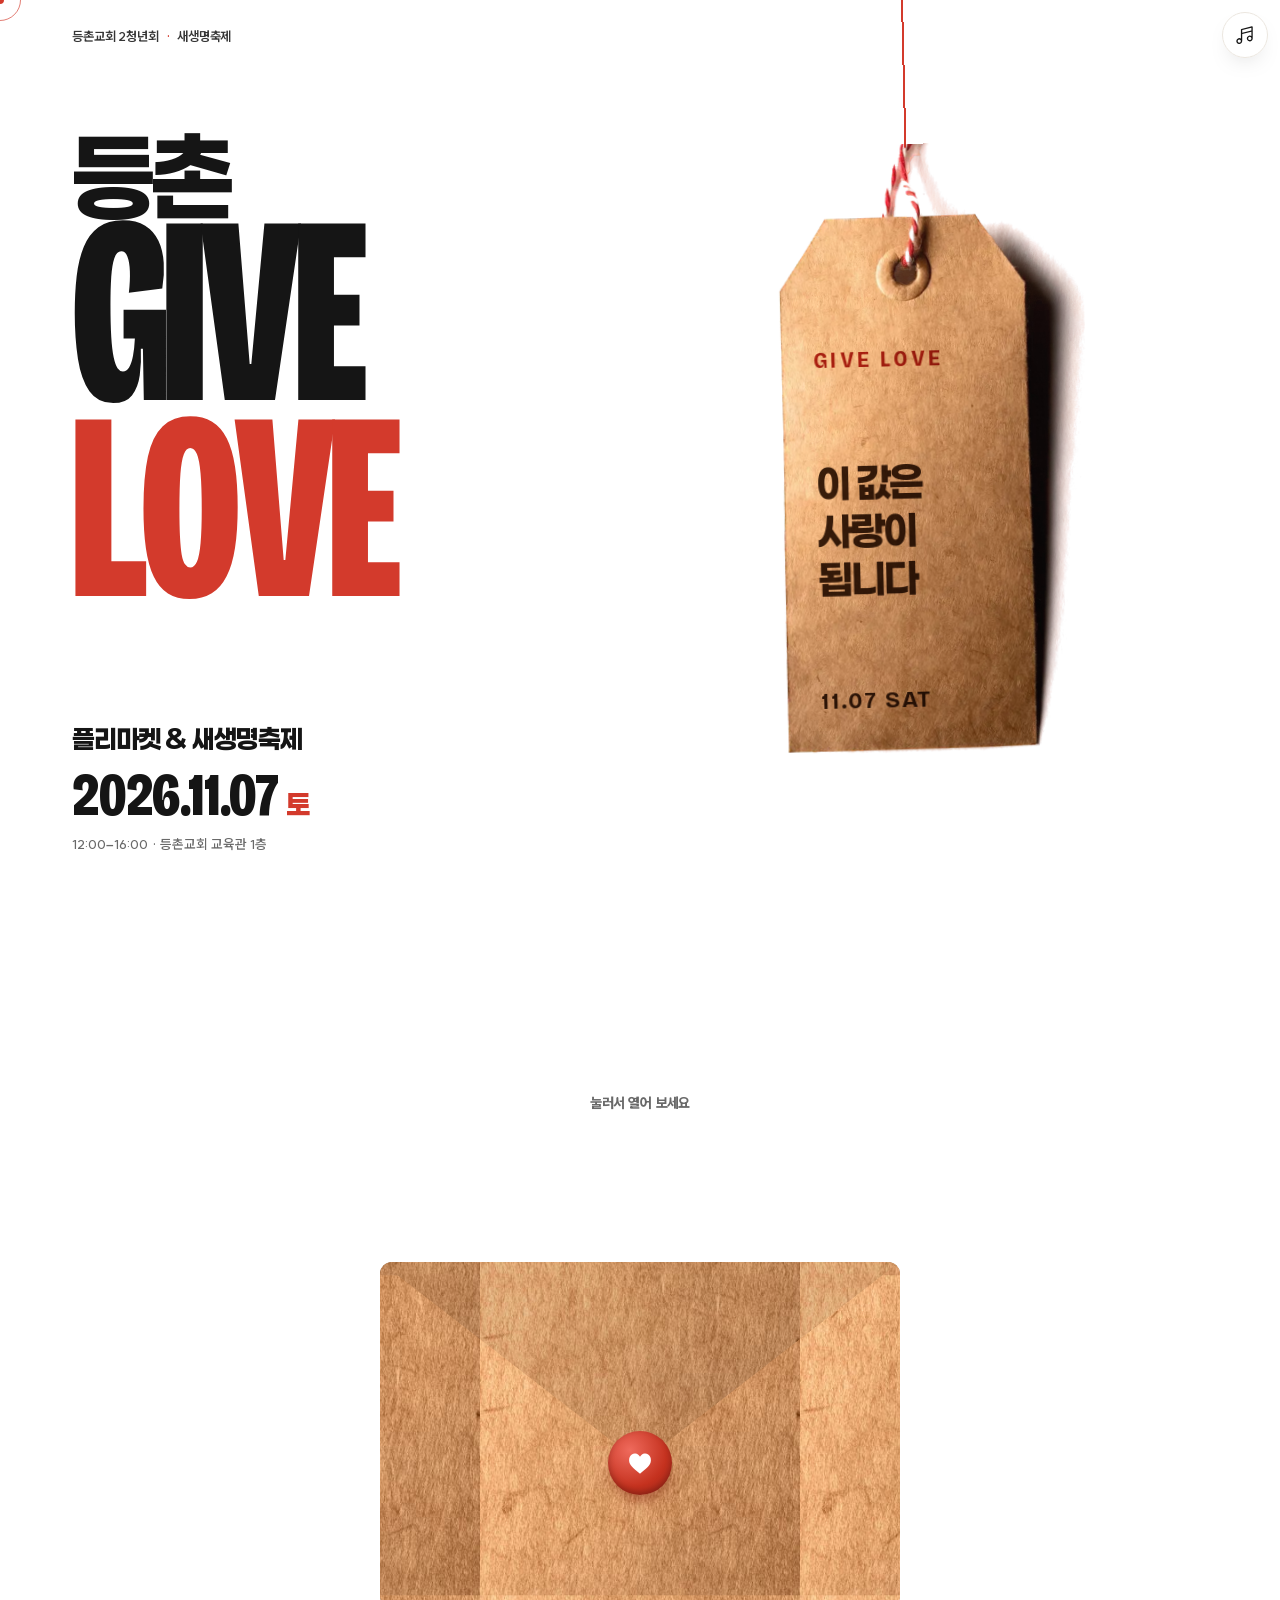
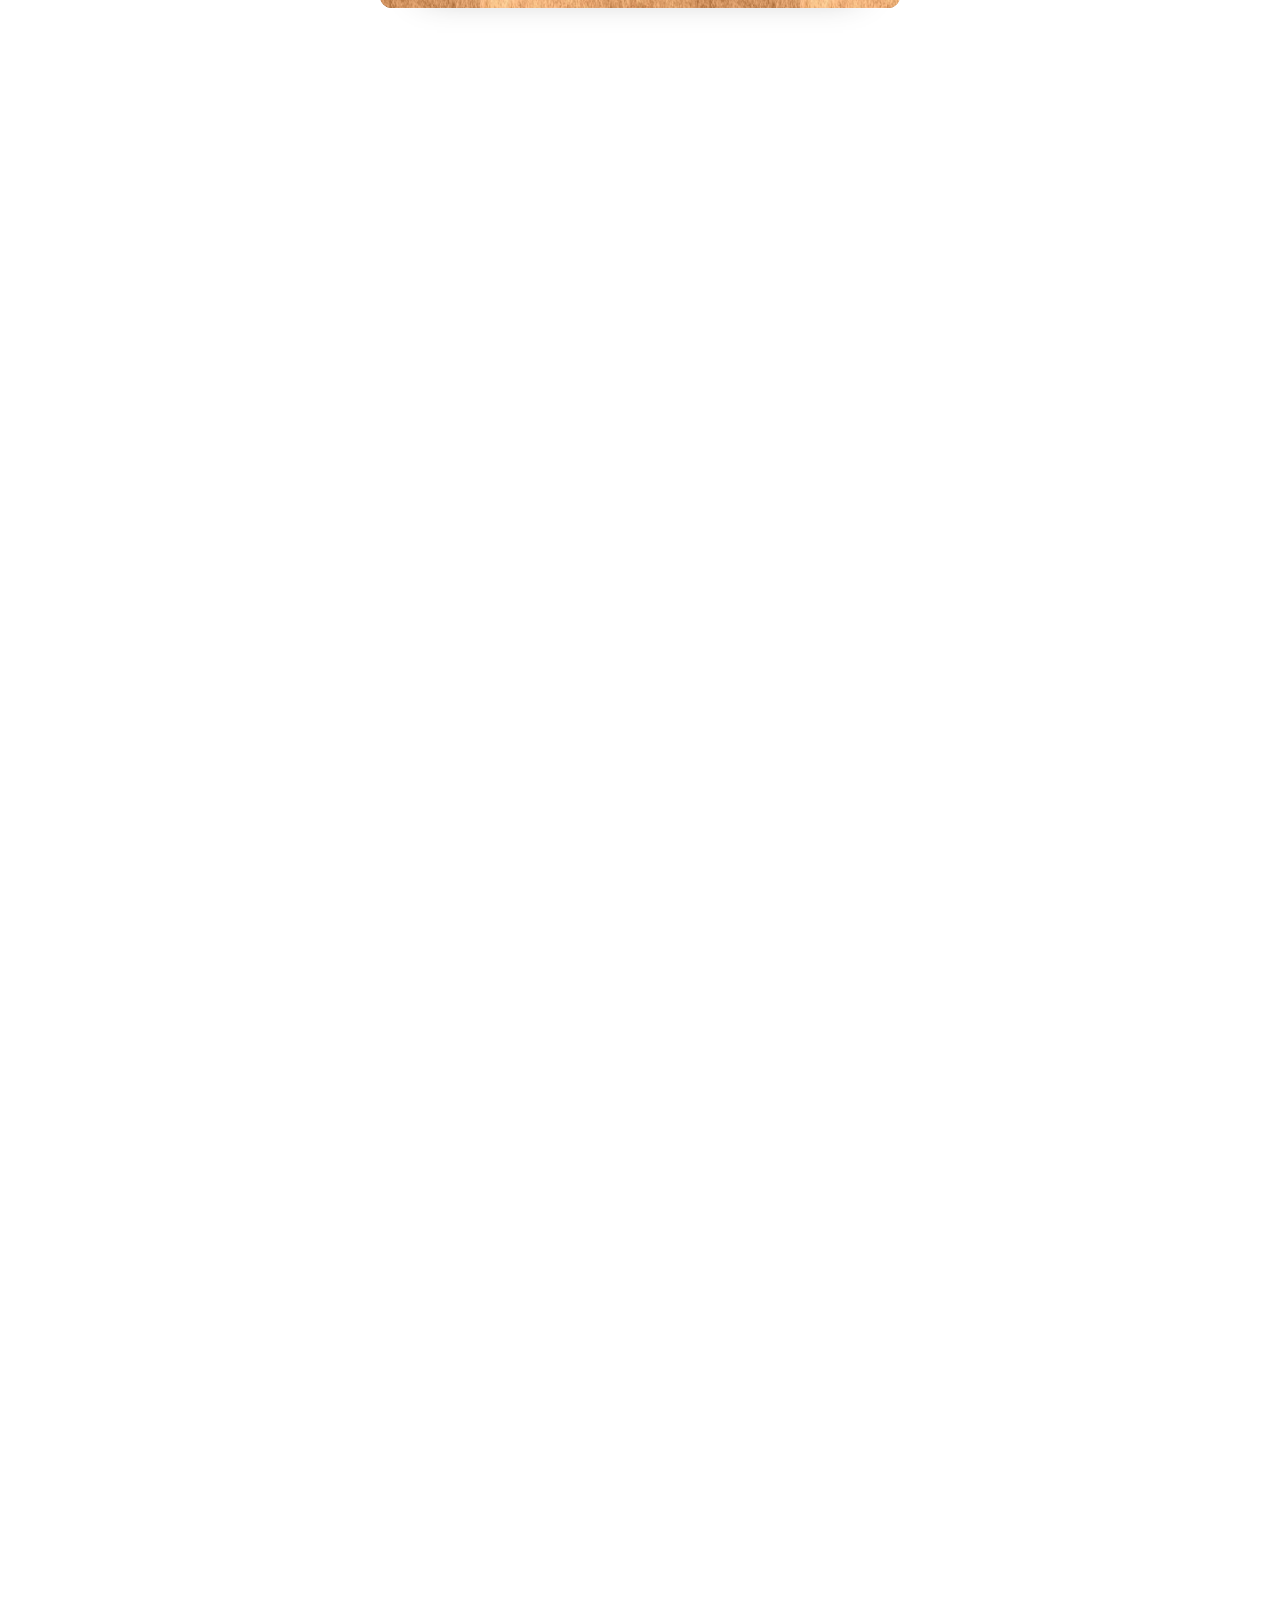
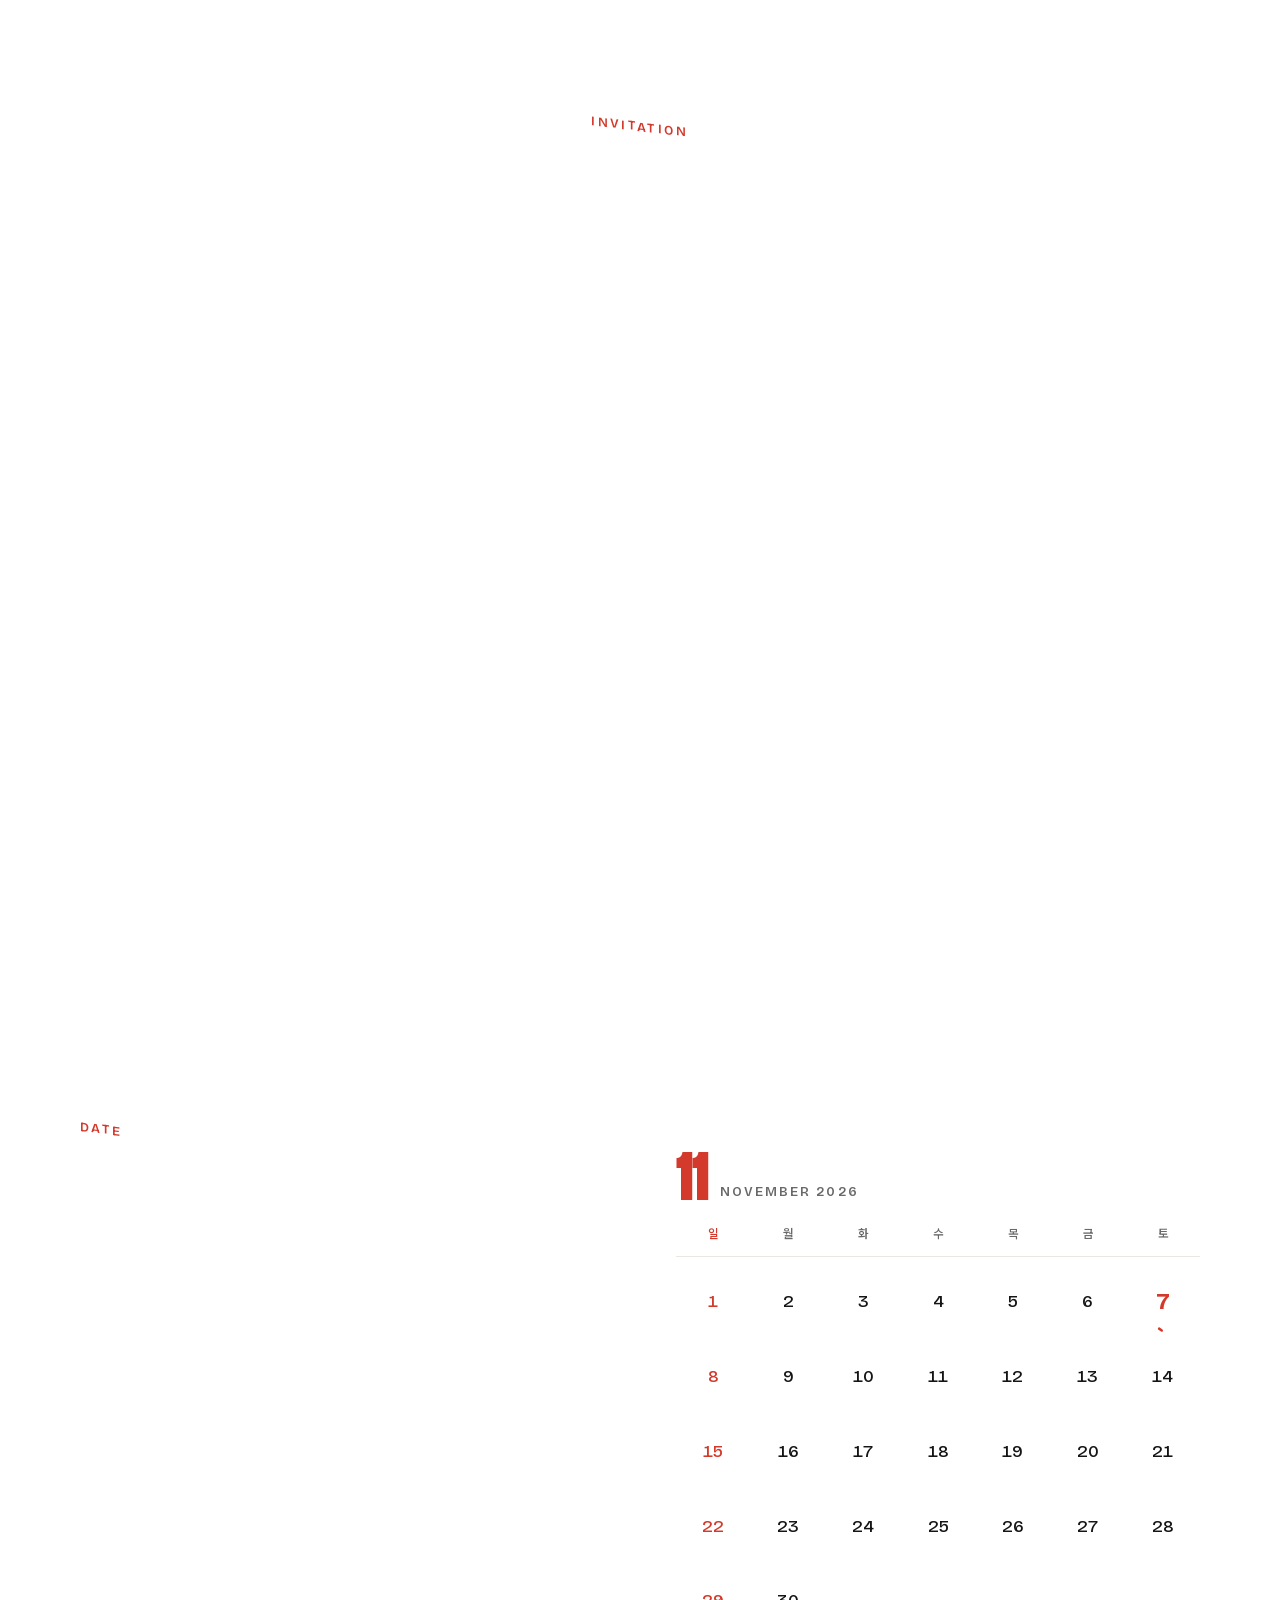
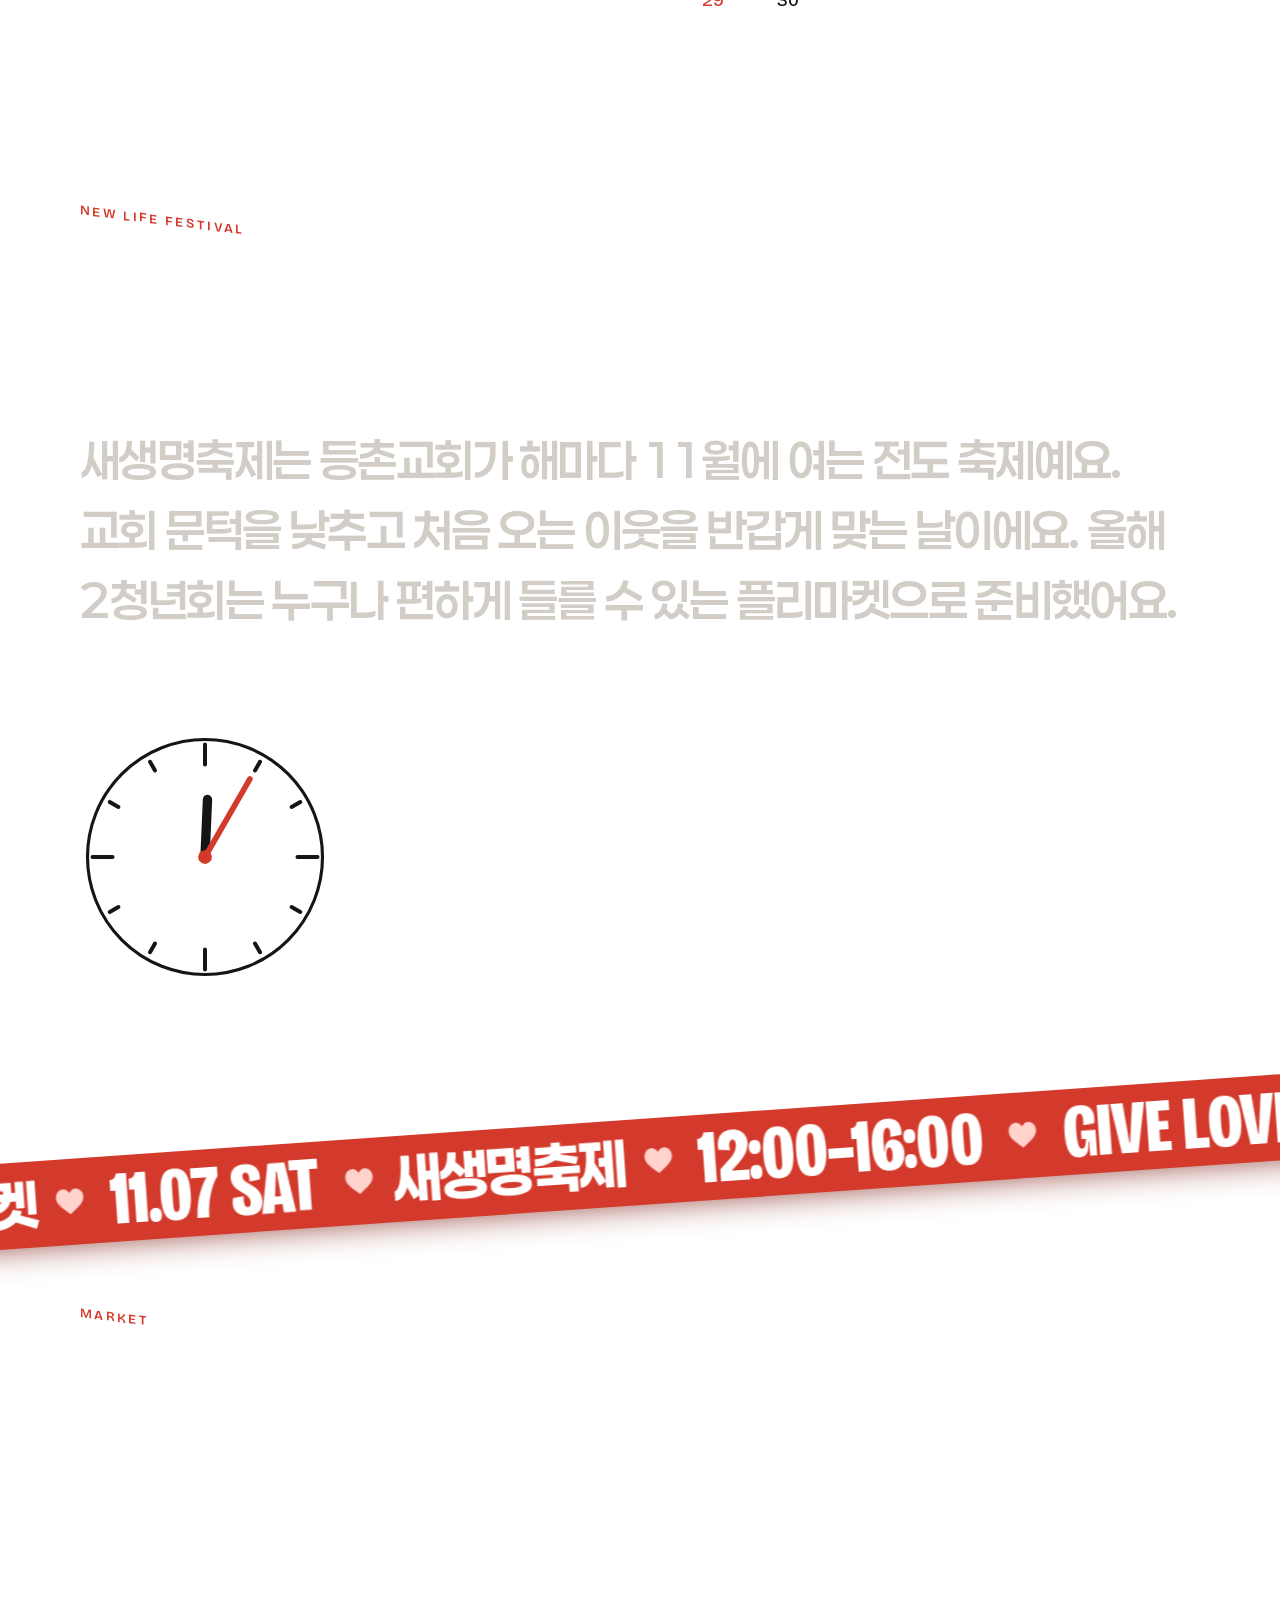
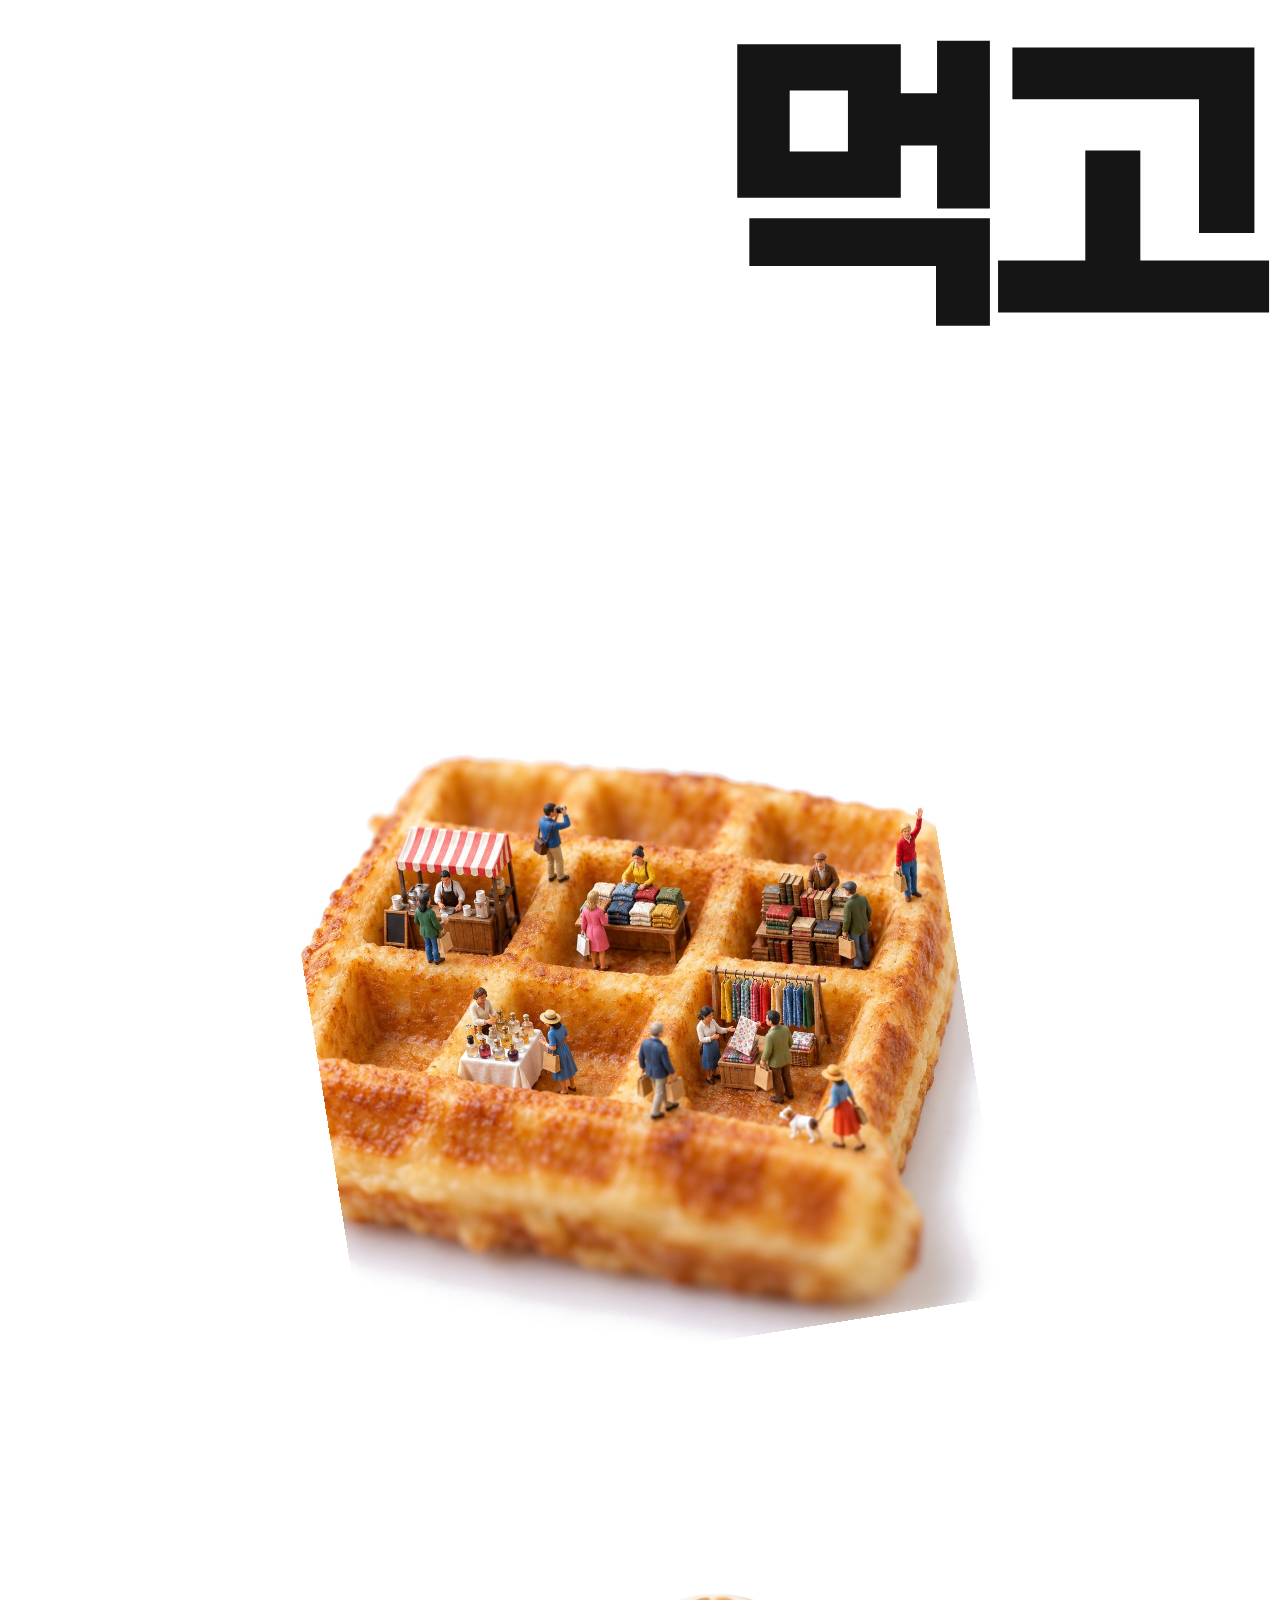
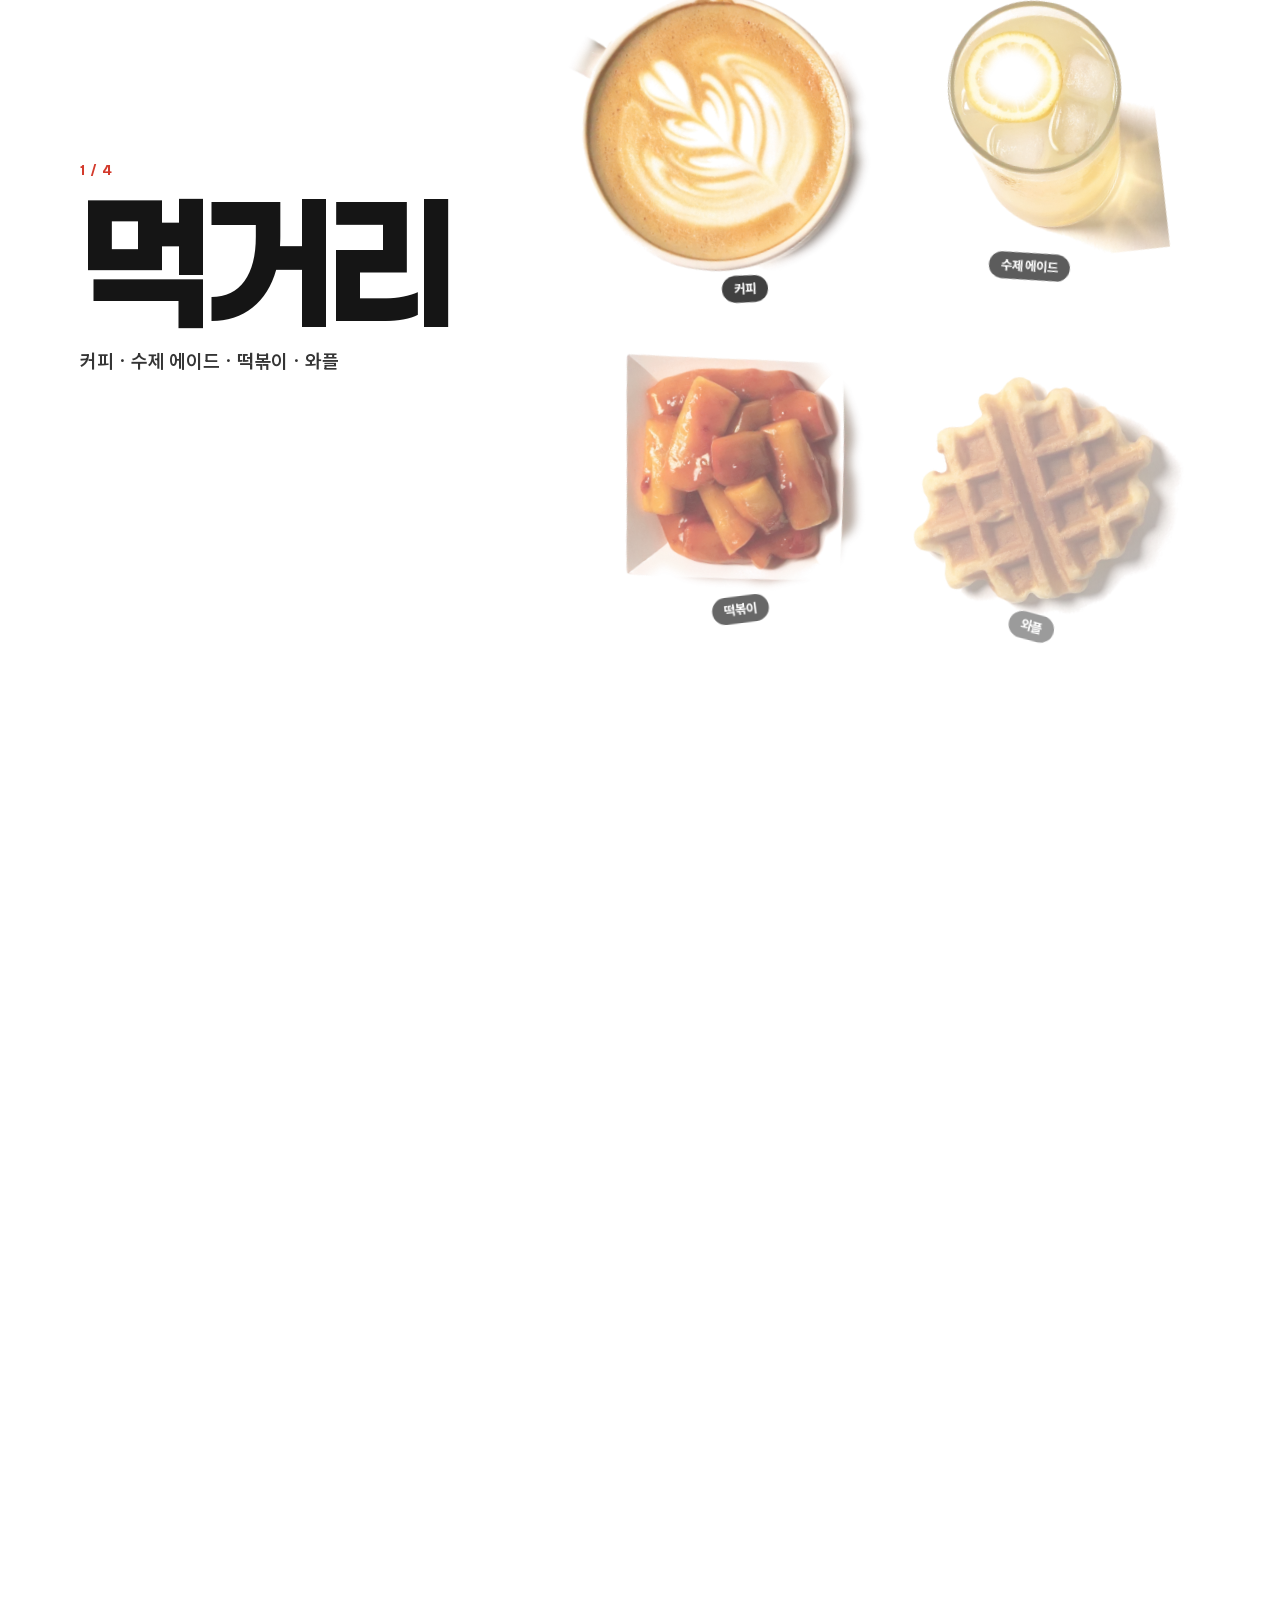
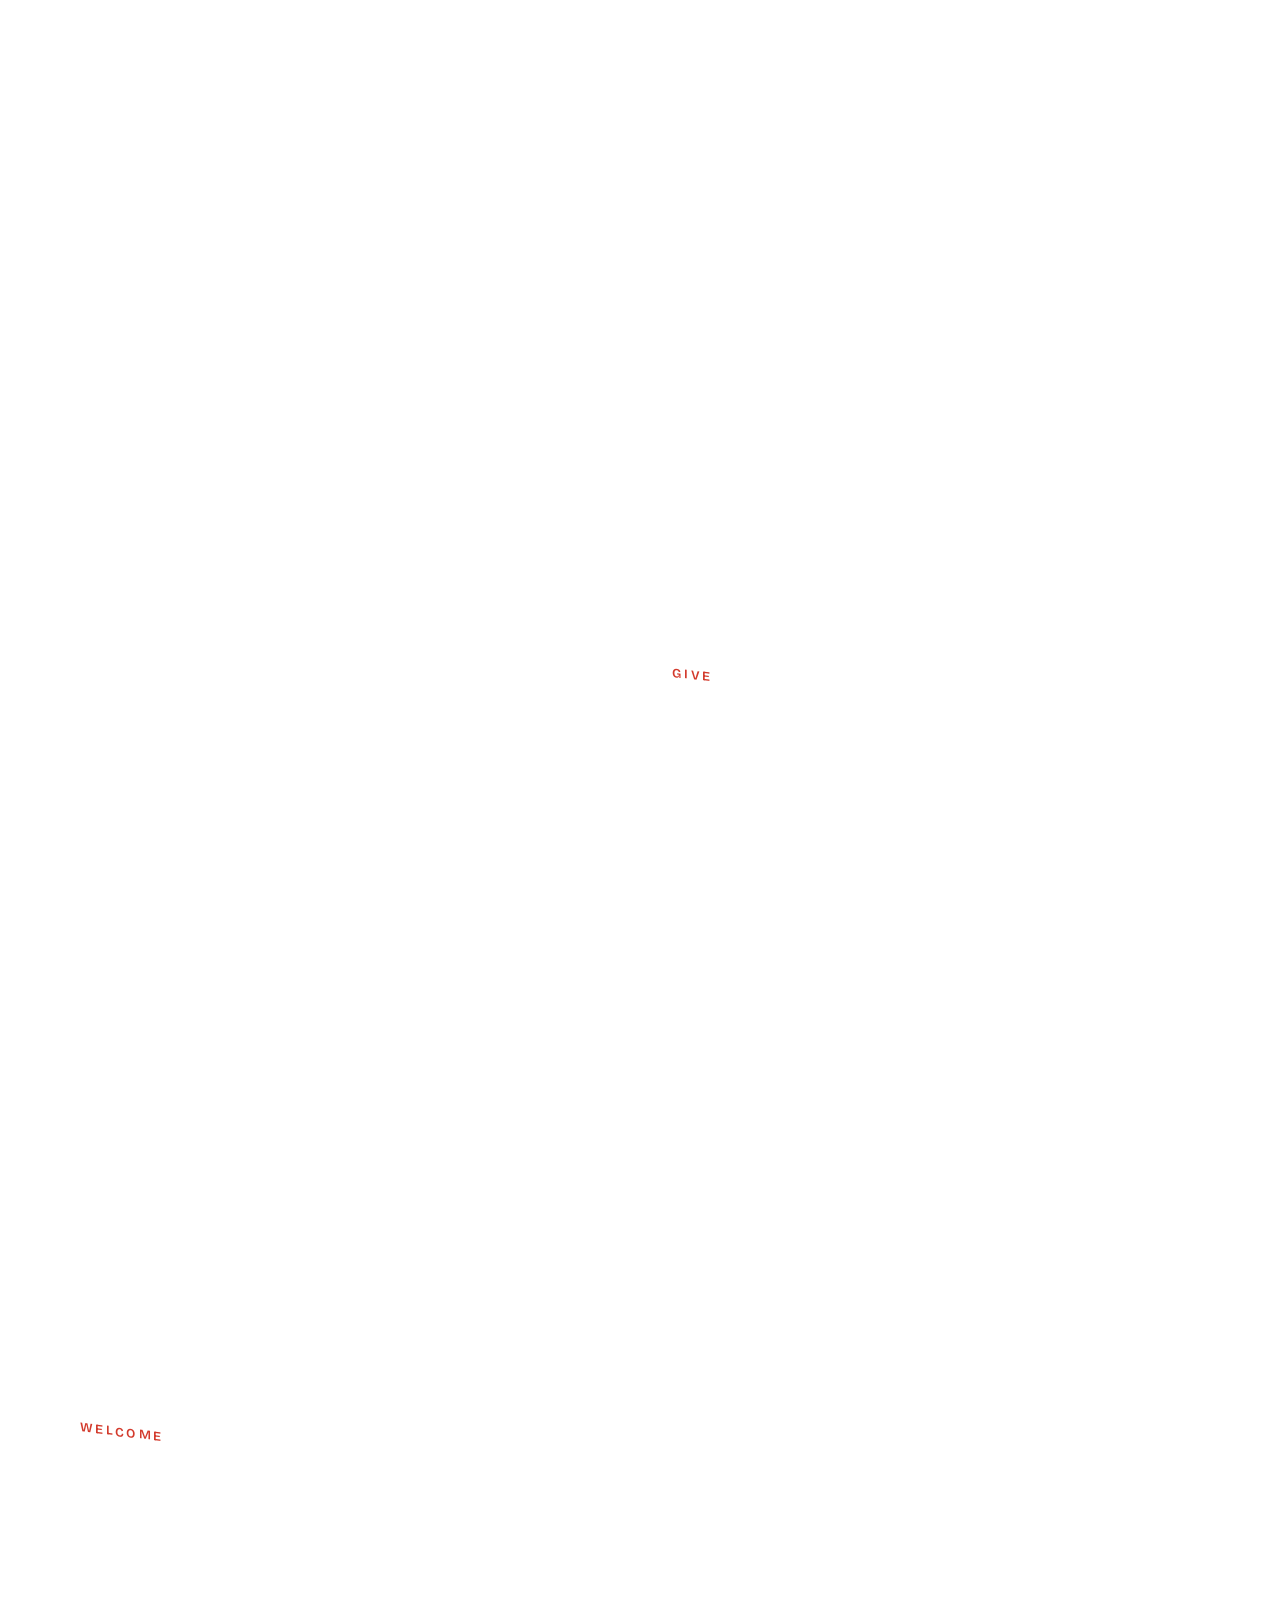
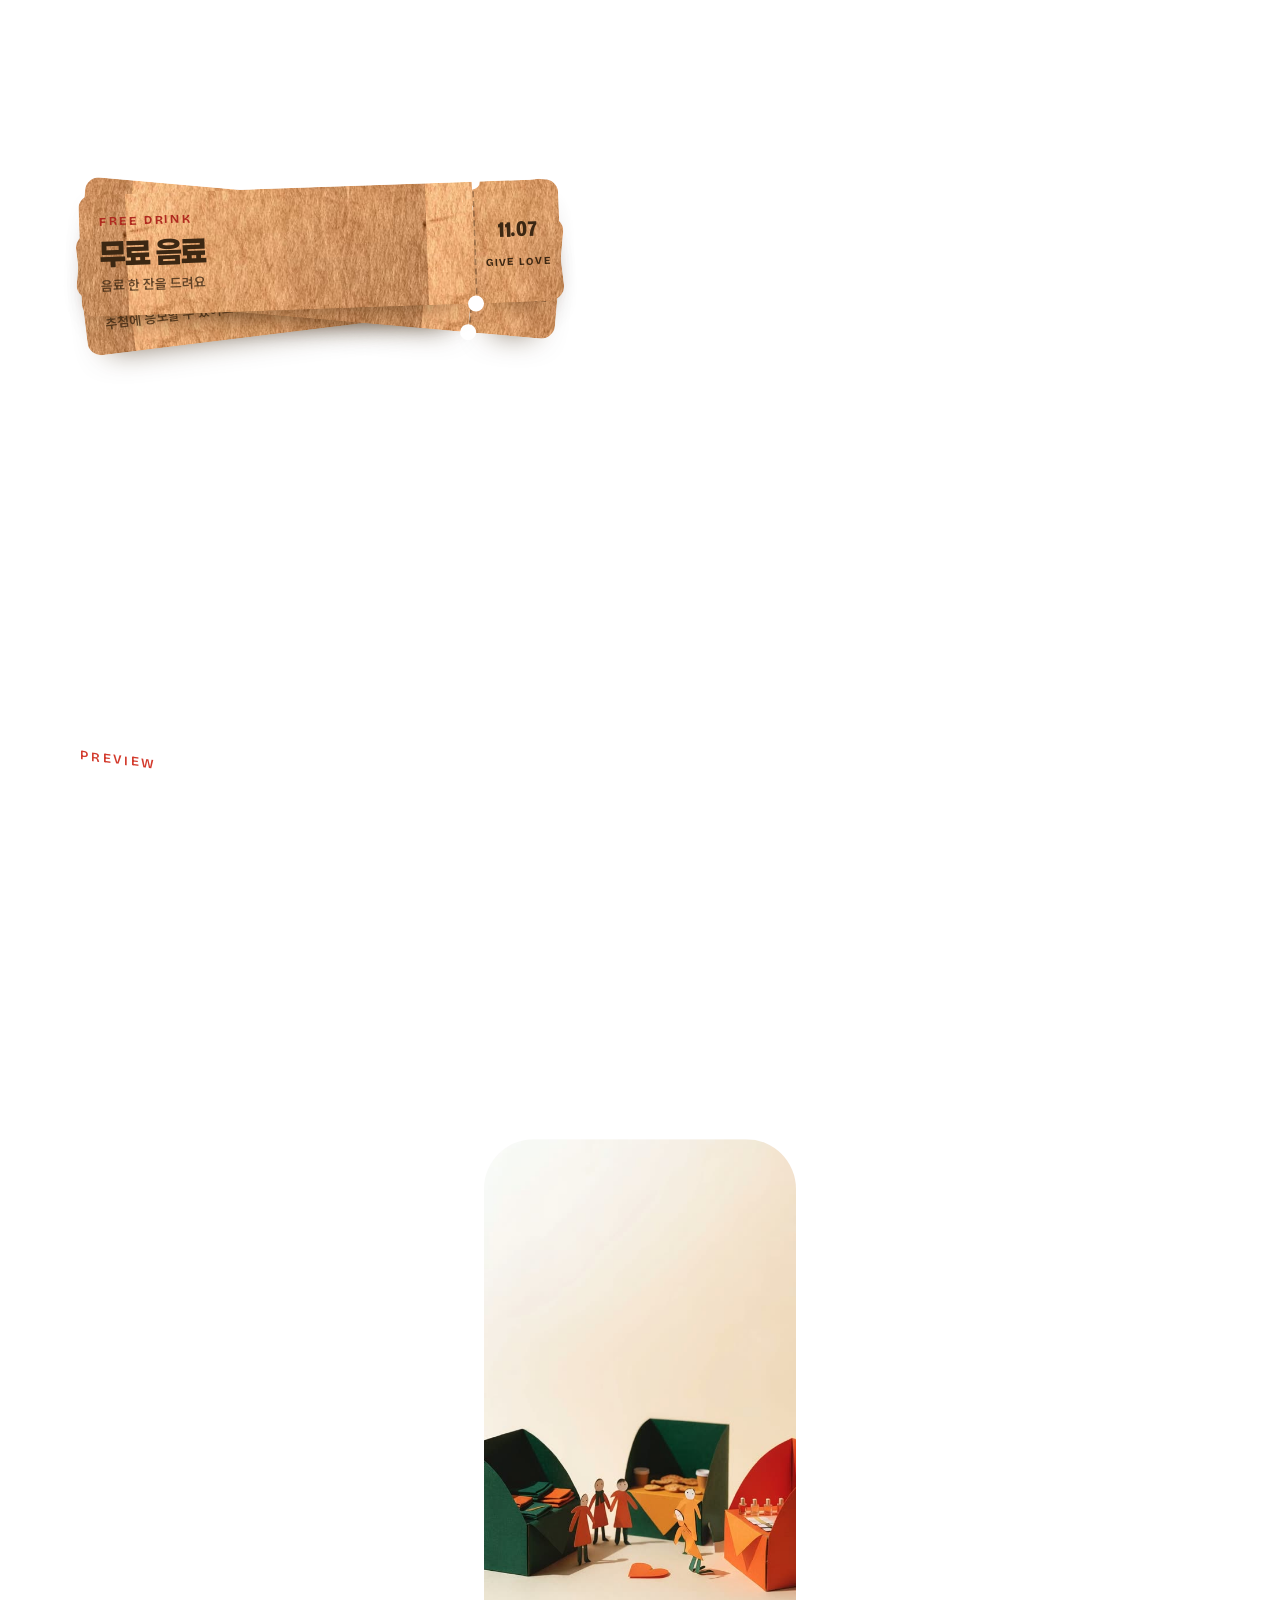
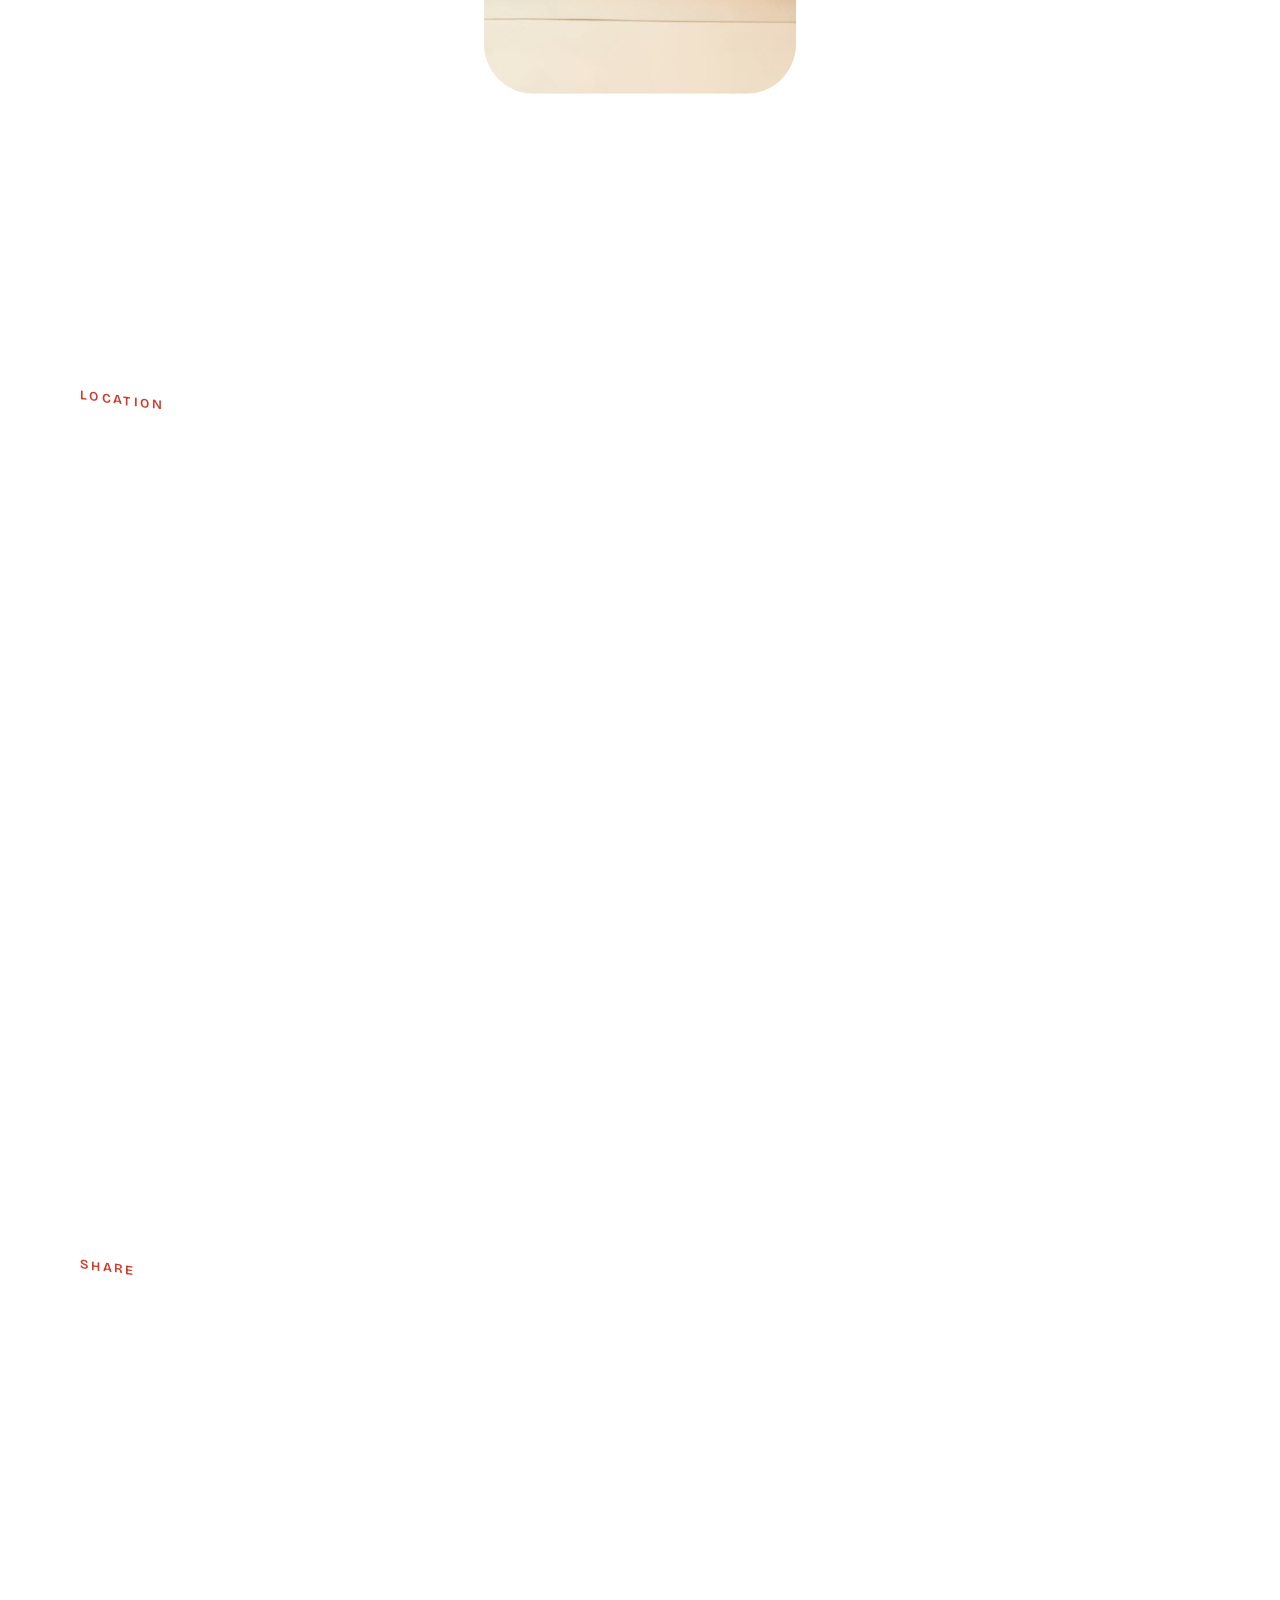
==== commit 54d648b2: "모션·인터랙션 강화: 봉투 열기, 끌어서 던지는 물건, 쿠폰 뜯기, 하트 폭죽, 스크롤 방향 반응" ====
--- a/index.html
+++ b/index.html
@@ -34,12 +34,19 @@
 <script defer src="assets/js/SplitText.min.js"></script>
 <script defer src="assets/js/DrawSVGPlugin.min.js"></script>
 <script defer src="assets/js/lenis.min.js"></script>
+<script defer src="assets/js/Draggable.min.js"></script>
+<script defer src="assets/js/InertiaPlugin.min.js"></script>
+<script defer src="assets/js/Physics2DPlugin.min.js"></script>
+<script defer src="assets/js/ScrambleTextPlugin.min.js"></script>
 <script defer src="assets/js/site.js"></script>
+<script defer src="assets/js/play.js"></script>
 </head>
 <body>
 <a class="skip" href="#invite">초대장 본문으로 건너뛰기</a>
 
+<div class="cur" aria-hidden="true"><i class="cur-dot"></i><i class="cur-ring"><b class="cur-label"></b></i></div>
 <div class="dock">
+  <svg class="dock-ring" viewBox="0 0 54 54" aria-hidden="true" focusable="false"><circle cx="27" cy="27" r="25"/></svg>
   <button class="dock-btn" id="bgmBtn" type="button" aria-pressed="false" aria-label="배경음악 켜기"><svg class="ic" viewBox="0 0 256 256" aria-hidden="true" focusable="false"><path fill="currentColor" d="M212.92,17.69a8,8,0,0,0-6.86-1.45l-128,32A8,8,0,0,0,72,56V166.08A36,36,0,1,0,88,196V110.25l112-28v51.83A36,36,0,1,0,216,164V24A8,8,0,0,0,212.92,17.69ZM52,216a20,20,0,1,1,20-20A20,20,0,0,1,52,216ZM88,93.75V62.25l112-28v31.5ZM180,184a20,20,0,1,1,20-20A20,20,0,0,1,180,184Z"/></svg><span class="eq" aria-hidden="true"><i></i><i></i><i></i></span></button>
 </div>
 <audio id="bgm" loop preload="none" src="assets/audio/bgm.m4a"></audio>
@@ -49,7 +56,7 @@
 
   <header class="hero" id="top">
     <p class="hero-kicker">등촌교회 2청년회 <span aria-hidden="true">·</span> 새생명축제</p>
-    <h1 class="hero-title">
+    <h1 class="hero-title" data-cursor="눌러요">
       <span class="sr">등촌 GIVE LOVE</span>
       <span class="ht-ko m" aria-hidden="true"><span>등촌</span></span>
       <span class="ht-en ht-give m" aria-hidden="true"><span class="c">G</span><span class="c">I</span><span class="c">V</span><span class="c">E</span></span>
@@ -58,7 +65,7 @@
     <div class="hang" aria-hidden="true">
       <div class="hang-drop"><div class="hang-kick"><div class="hang-swing">
         <i class="hang-string"></i>
-        <div class="hang-tag">
+        <div class="hang-tag" data-cursor="흔들기">
           <img src="assets/img/tag-hang.webp" width="440" height="899" alt="" fetchpriority="high" decoding="async">
           <p class="tag-ink"><span class="ti-a">GIVE LOVE</span><span class="ti-b">이 값은<br>사랑이<br>됩니다</span><span class="ti-c">11.07 SAT</span></p>
         </div>
@@ -71,6 +78,18 @@
     </div>
   </header>
 
+  <section class="env" id="envelope" aria-label="초대장 봉투">
+    <div class="env-in">
+      <p class="env-hint" aria-hidden="true">눌러서 열어 보세요</p>
+      <div class="env-box" id="envBox" role="button" tabindex="0" aria-label="초대장 봉투 열기" data-cursor="열기">
+        <div class="env-back"></div>
+        <div class="env-card"><p class="ec-k">Invitation</p><p class="ec-t">초대합니다</p><p class="ec-m">GIVE <b>LOVE</b></p><p class="ec-d">2026.11.07 SAT</p></div>
+        <div class="env-front"></div>
+        <div class="env-flap"><i></i></div>
+        <span class="env-seal" aria-hidden="true">♥</span>
+      </div>
+    </div>
+  </section>
   <section class="sec invite" id="invite" data-thread="R">
     <h2 class="sec-h"><span class="sec-en">Invitation</span><span class="h-txt">초대합니다</span></h2>
     <div class="letter">
@@ -95,7 +114,7 @@
         <h2 class="sec-h"><span class="sec-en">Date</span><span class="h-txt">11월 7일 토요일</span></h2>
         <p class="sec-p" data-up>낮 12시부터 오후 4시까지</p>
         <div class="dday" data-up>
-          <p class="dday-big" id="ddBig" aria-hidden="true"><span class="dd-d">D</span><span class="dd-x" id="ddX">-</span><span class="dd-n" id="ddN">28</span></p>
+          <p class="dday-big" id="ddBig" aria-hidden="true" data-cursor="눌러요"><span class="dd-d">D</span><span class="dd-x" id="ddX">-</span><span class="dd-n" id="ddN">28</span></p>
           <p class="dday-txt" id="ddTxt">2026년 11월 7일 토요일</p>
         </div>
         <div class="btn-row" data-up>
@@ -104,7 +123,7 @@
       </div>
       <div class="cal" role="img" aria-label="2026년 11월 달력. 7일 토요일에 하트 표시">
         <p class="cal-ym"><b>11</b><span>November 2026</span></p>
-        <div class="cal-grid" aria-hidden="true"><span class="dow sun">일</span><span class="dow">월</span><span class="dow">화</span><span class="dow">수</span><span class="dow">목</span><span class="dow">금</span><span class="dow">토</span><span class="d sun">1</span><span class="d">2</span><span class="d">3</span><span class="d">4</span><span class="d">5</span><span class="d">6</span><span class="d on"><b>7</b><svg class="cal-heart" viewBox="0 0 120 110" aria-hidden="true"><path d="M58 99C34 83 9 63 10 39 11 16 40 6 58 30 74 6 107 10 110 37 113 62 86 82 61 100 56 104 49 103 46 98"/></svg></span><span class="d sun">8</span><span class="d">9</span><span class="d">10</span><span class="d">11</span><span class="d">12</span><span class="d">13</span><span class="d">14</span><span class="d sun">15</span><span class="d">16</span><span class="d">17</span><span class="d">18</span><span class="d">19</span><span class="d">20</span><span class="d">21</span><span class="d sun">22</span><span class="d">23</span><span class="d">24</span><span class="d">25</span><span class="d">26</span><span class="d">27</span><span class="d">28</span><span class="d sun">29</span><span class="d">30</span></div>
+        <div class="cal-grid" aria-hidden="true"><span class="dow sun">일</span><span class="dow">월</span><span class="dow">화</span><span class="dow">수</span><span class="dow">목</span><span class="dow">금</span><span class="dow">토</span><span class="d sun">1</span><span class="d">2</span><span class="d">3</span><span class="d">4</span><span class="d">5</span><span class="d">6</span><span class="d on" data-cursor="눌러요"><b>7</b><svg class="cal-heart" viewBox="0 0 120 110" aria-hidden="true"><path d="M58 99C34 83 9 63 10 39 11 16 40 6 58 30 74 6 107 10 110 37 113 62 86 82 61 100 56 104 49 103 46 98"/></svg></span><span class="d sun">8</span><span class="d">9</span><span class="d">10</span><span class="d">11</span><span class="d">12</span><span class="d">13</span><span class="d">14</span><span class="d sun">15</span><span class="d">16</span><span class="d">17</span><span class="d">18</span><span class="d">19</span><span class="d">20</span><span class="d">21</span><span class="d sun">22</span><span class="d">23</span><span class="d">24</span><span class="d">25</span><span class="d">26</span><span class="d">27</span><span class="d">28</span><span class="d sun">29</span><span class="d">30</span></div>
       </div>
     </div>
   </section>
@@ -113,7 +132,7 @@
     <h2 class="sec-h"><span class="sec-en">New Life Festival</span><span class="h-txt">새생명축제</span></h2>
     <p class="fill" id="fillText">새생명축제는 등촌교회가 해마다 11월에 여는 전도 축제예요. 교회 문턱을 낮추고 처음 오는 이웃을 반갑게 맞는 날이에요. 올해 2청년회는 누구나 편하게 들를 수 있는 플리마켓으로 준비했어요.</p>
     <div class="worship">
-      <svg class="clock" viewBox="0 0 200 200" aria-hidden="true" focusable="false">
+      <svg class="clock" viewBox="0 0 200 200" aria-hidden="true" focusable="false" data-cursor="돌리기">
         <circle class="c-face" cx="100" cy="100" r="94"/>
         <g class="c-ticks"><line x1="100" y1="10" x2="100" y2="26" transform="rotate(0 100 100)"/><line x1="100" y1="12" x2="100" y2="20" transform="rotate(30 100 100)"/><line x1="100" y1="12" x2="100" y2="20" transform="rotate(60 100 100)"/><line x1="100" y1="10" x2="100" y2="26" transform="rotate(90 100 100)"/><line x1="100" y1="12" x2="100" y2="20" transform="rotate(120 100 100)"/><line x1="100" y1="12" x2="100" y2="20" transform="rotate(150 100 100)"/><line x1="100" y1="10" x2="100" y2="26" transform="rotate(180 100 100)"/><line x1="100" y1="12" x2="100" y2="20" transform="rotate(210 100 100)"/><line x1="100" y1="12" x2="100" y2="20" transform="rotate(240 100 100)"/><line x1="100" y1="10" x2="100" y2="26" transform="rotate(270 100 100)"/><line x1="100" y1="12" x2="100" y2="20" transform="rotate(300 100 100)"/><line x1="100" y1="12" x2="100" y2="20" transform="rotate(330 100 100)"/></g>
         <line class="c-h" x1="100" y1="100" x2="100" y2="54" transform="rotate(75 100 100)"/>
@@ -129,9 +148,12 @@
     </div>
   </section>
 
+  <div class="tape" aria-hidden="true" data-cursor="빨리!"><div class="tape-track"><div class="tape-seq"><span>GIVE LOVE</span><i>♥</i><span class="ko">등촌 플리마켓</span><i>♥</i><span>11.07 SAT</span><i>♥</i><span class="ko">새생명축제</span><i>♥</i><span>12:00–16:00</span><i>♥</i></div></div></div>
+
   <section class="sec market" id="market" data-thread="L">
     <h2 class="sec-h"><span class="sec-en">Market</span><span class="h-txt">작은 장터가<br>열려요</span></h2>
-    <p class="sec-p" data-up>먹고, 사고, 만들고, 놀고.<br>네 가지 재미가 기다려요.</p>
+    <p class="kin"><span>먹고</span><i>·</i><span>사고</span><i>·</i><span>만들고</span><i>·</i><span class="r">놀고</span></p>
+    <p class="sec-p" data-up>네 가지 재미가 기다려요.</p>
     <div class="mk-waffle"><img src="assets/img/waffle-market.jpg" width="1100" height="1100" alt="와플 칸칸마다 작은 장터 부스와 사람들이 놓인 미니어처" loading="lazy" decoding="async"></div>
   </section>
 
@@ -139,38 +161,38 @@
     <div class="pg pg-0">
       <div class="pg-head"><p class="pg-n">1 / 4</p><h3 class="pg-t">먹거리</h3><p class="pg-l">커피 · 수제 에이드 · 떡볶이 · 와플</p></div>
       <div class="pg-stage">
-        <figure class="obj" style="--x:1%;--y:2%;--w:46%;--r:-5deg"><img src="assets/img/obj-coffee.webp" width="341" height="346" alt="라테 한 잔" loading="lazy" decoding="async"><figcaption>커피</figcaption></figure>
-        <figure class="obj" style="--x:60%;--y:0%;--w:33%;--r:6deg"><img src="assets/img/obj-ade.webp" width="326" height="416" alt="레몬 에이드 한 잔" loading="lazy" decoding="async"><figcaption>수제 에이드</figcaption></figure>
-        <figure class="obj" style="--x:3%;--y:50%;--w:44%;--r:4deg"><img src="assets/img/obj-tteok.webp" width="379" height="381" alt="떡볶이 한 접시" loading="lazy" decoding="async"><figcaption>떡볶이</figcaption></figure>
-        <figure class="obj" style="--x:53%;--y:52%;--w:45%;--r:-8deg"><img src="assets/img/obj-waffle.webp" width="440" height="386" alt="와플" loading="lazy" decoding="async"><figcaption>와플</figcaption></figure>
+        <figure class="obj" style="--x:1%;--y:2%;--w:46%;--r:-5deg"><div class="obj-in" data-cursor="끌기"><img src="assets/img/obj-coffee.webp" width="341" height="346" alt="라테 한 잔" loading="lazy" decoding="async"><figcaption>커피</figcaption></div></figure>
+        <figure class="obj" style="--x:60%;--y:0%;--w:33%;--r:6deg"><div class="obj-in" data-cursor="끌기"><img src="assets/img/obj-ade.webp" width="326" height="416" alt="레몬 에이드 한 잔" loading="lazy" decoding="async"><figcaption>수제 에이드</figcaption></div></figure>
+        <figure class="obj" style="--x:3%;--y:50%;--w:44%;--r:4deg"><div class="obj-in" data-cursor="끌기"><img src="assets/img/obj-tteok.webp" width="379" height="381" alt="떡볶이 한 접시" loading="lazy" decoding="async"><figcaption>떡볶이</figcaption></div></figure>
+        <figure class="obj" style="--x:53%;--y:52%;--w:45%;--r:-8deg"><div class="obj-in" data-cursor="끌기"><img src="assets/img/obj-waffle.webp" width="440" height="386" alt="와플" loading="lazy" decoding="async"><figcaption>와플</figcaption></div></figure>
       </div>
     </div>
     <div class="pg pg-1">
       <div class="pg-head"><p class="pg-n">2 / 4</p><h3 class="pg-t">마켓</h3><p class="pg-l">핸드메이드 굿즈 · 아나바다</p></div>
       <div class="pg-stage">
-        <figure class="obj" style="--x:1%;--y:2%;--w:52%;--r:-8deg"><img src="assets/img/obj-knit.webp" width="228" height="196" alt="빨간 털실로 뜬 하트" loading="lazy" decoding="async"><figcaption>핸드메이드 굿즈</figcaption></figure>
-        <figure class="obj" style="--x:42%;--y:36%;--w:56%;--r:7deg"><img src="assets/img/obj-books.webp" width="376" height="440" alt="손때 묻은 헌책 두 권" loading="lazy" decoding="async"><figcaption>아나바다</figcaption></figure>
+        <figure class="obj" style="--x:1%;--y:2%;--w:52%;--r:-8deg"><div class="obj-in" data-cursor="끌기"><img src="assets/img/obj-knit.webp" width="228" height="196" alt="빨간 털실로 뜬 하트" loading="lazy" decoding="async"><figcaption>핸드메이드 굿즈</figcaption></div></figure>
+        <figure class="obj" style="--x:42%;--y:36%;--w:56%;--r:7deg"><div class="obj-in" data-cursor="끌기"><img src="assets/img/obj-books.webp" width="376" height="440" alt="손때 묻은 헌책 두 권" loading="lazy" decoding="async"><figcaption>아나바다</figcaption></div></figure>
       </div>
     </div>
     <div class="pg pg-2">
       <div class="pg-head"><p class="pg-n">3 / 4</p><h3 class="pg-t">체험</h3><p class="pg-l">향수·디퓨저 DIY · 퍼스널 컬러</p></div>
       <div class="pg-stage">
-        <figure class="obj" style="--x:3%;--y:0%;--w:44%;--r:-5deg"><img src="assets/img/obj-diffuser.webp" width="349" height="424" alt="디퓨저 병" loading="lazy" decoding="async"><figcaption>향수·디퓨저 DIY</figcaption></figure>
-        <figure class="obj" style="--x:34%;--y:52%;--w:64%;--r:6deg"><img src="assets/img/obj-swatch.webp" width="357" height="266" alt="노랑에서 빨강으로 이어지는 컬러 스와치" loading="lazy" decoding="async"><figcaption>퍼스널 컬러</figcaption></figure>
+        <figure class="obj" style="--x:3%;--y:0%;--w:44%;--r:-5deg"><div class="obj-in" data-cursor="끌기"><img src="assets/img/obj-diffuser.webp" width="349" height="424" alt="디퓨저 병" loading="lazy" decoding="async"><figcaption>향수·디퓨저 DIY</figcaption></div></figure>
+        <figure class="obj" style="--x:34%;--y:52%;--w:64%;--r:6deg"><div class="obj-in" data-cursor="끌기"><img src="assets/img/obj-swatch.webp" width="357" height="266" alt="노랑에서 빨강으로 이어지는 컬러 스와치" loading="lazy" decoding="async"><figcaption>퍼스널 컬러</figcaption></div></figure>
       </div>
     </div>
     <div class="pg pg-3">
       <div class="pg-head"><p class="pg-n">4 / 4</p><h3 class="pg-t">놀이</h3><p class="pg-l">성경 퀴즈 · 스탬프 투어 · 영수증 사진기 · 럭키드로우</p></div>
       <div class="pg-stage">
-        <figure class="obj" style="--x:3%;--y:6%;--w:46%;--r:-6deg"><img src="assets/img/obj-receipt.webp" width="191" height="167" alt="돌돌 말린 영수증 사진" loading="lazy" decoding="async"><figcaption>영수증 사진기</figcaption></figure>
-        <figure class="obj" style="--x:50%;--y:36%;--w:44%;--r:6deg"><img src="assets/img/obj-stamp.webp" width="220" height="288" alt="나무 손잡이 도장과 빨간 인주" loading="lazy" decoding="async"><figcaption>스탬프 투어</figcaption></figure>
+        <figure class="obj" style="--x:3%;--y:6%;--w:46%;--r:-6deg"><div class="obj-in" data-cursor="끌기"><img src="assets/img/obj-receipt.webp" width="191" height="167" alt="돌돌 말린 영수증 사진" loading="lazy" decoding="async"><figcaption>영수증 사진기</figcaption></div></figure>
+        <figure class="obj" style="--x:50%;--y:36%;--w:44%;--r:6deg"><div class="obj-in" data-cursor="끌기"><img src="assets/img/obj-stamp.webp" width="220" height="288" alt="나무 손잡이 도장과 빨간 인주" loading="lazy" decoding="async"><figcaption>스탬프 투어</figcaption></div></figure>
       </div>
     </div>
   </section>
 
   <section class="sec give" id="give" data-thread="R">
     <div class="give-in">
-      <div class="give-vis"><img class="stack" src="assets/img/stack.jpg" width="640" height="960" alt="헌책, 니트, 컬러 스와치, 와플, 커피잔이 차곡차곡 쌓인 탑" loading="lazy" decoding="async"></div>
+      <div class="give-vis"><div class="give-wob" data-cursor="흔들기"><img class="stack" src="assets/img/stack.jpg" width="640" height="960" alt="헌책, 니트, 컬러 스와치, 와플, 커피잔이 차곡차곡 쌓인 탑" loading="lazy" decoding="async"></div></div>
       <div class="give-txt">
         <h2 class="sec-h"><span class="sec-en">Give</span><span class="h-txt">나눌수록<br>쌓여요</span></h2>
         <p class="sec-p" data-up>커피 한 잔, 헌책 한 권을 살 때마다 나눔이 한 칸씩 쌓여요.</p>
@@ -183,17 +205,17 @@
     <h2 class="sec-h"><span class="sec-en">Welcome</span><span class="h-txt">처음 오신 분께<br>드려요</span></h2>
     <p class="sec-p" data-up>주차장 입구 웰컴 데스크에 들러 주세요.</p>
     <ul class="coupons">
-      <li class="cp"><div class="cp-main"><span class="cp-k">Free drink</span><b class="cp-t">무료 음료</b><span class="cp-s">음료 한 잔을 드려요</span></div><div class="cp-stub"><span>11.07</span><span>GIVE LOVE</span></div></li>
-      <li class="cp"><div class="cp-main"><span class="cp-k">Class</span><b class="cp-t">체험 쿠폰</b><span class="cp-s">체험 부스에서 쓸 수 있어요</span></div><div class="cp-stub"><span>11.07</span><span>GIVE LOVE</span></div></li>
-      <li class="cp"><div class="cp-main"><span class="cp-k">Lucky draw</span><b class="cp-t">럭키드로우 응모권</b><span class="cp-s">추첨에 응모할 수 있어요</span></div><div class="cp-stub"><span>11.07</span><span>GIVE LOVE</span></div></li>
+      <li class="cp" role="button" tabindex="0" data-cursor="뜯기"><div class="cp-main"><span class="cp-k">Free drink</span><b class="cp-t">무료 음료</b><span class="cp-s">음료 한 잔을 드려요</span><span class="cp-stamp" aria-hidden="true">받았어요</span></div><div class="cp-stub"><span>11.07</span><span>GIVE LOVE</span></div></li>
+      <li class="cp" role="button" tabindex="0" data-cursor="뜯기"><div class="cp-main"><span class="cp-k">Class</span><b class="cp-t">체험 쿠폰</b><span class="cp-s">체험 부스에서 쓸 수 있어요</span><span class="cp-stamp" aria-hidden="true">받았어요</span></div><div class="cp-stub"><span>11.07</span><span>GIVE LOVE</span></div></li>
+      <li class="cp" role="button" tabindex="0" data-cursor="뜯기"><div class="cp-main"><span class="cp-k">Lucky draw</span><b class="cp-t">럭키드로우 응모권</b><span class="cp-s">추첨에 응모할 수 있어요</span><span class="cp-stamp" aria-hidden="true">받았어요</span></div><div class="cp-stub"><span>11.07</span><span>GIVE LOVE</span></div></li>
     </ul>
   </section>
 
   <section class="sec film" id="film" data-thread="R">
     <h2 class="sec-h"><span class="sec-en">Preview</span><span class="h-txt">종이 인형들은<br>벌써 와 있어요</span></h2>
-    <figure class="film-frame">
+    <div class="film-tilt" data-cursor="멈춤"><figure class="film-frame">
       <video id="dolls" muted loop playsinline preload="none" poster="assets/img/dolls-poster.jpg" aria-label="종이 인형들이 장터 부스 사이를 걸어가는 짧은 영상"><source src="assets/video/dolls.mp4" type="video/mp4"></video>
-    </figure>
+    </figure><span class="film-badge" aria-hidden="true"></span></div>
     <p class="sec-p" data-up>11월 7일, 이번엔 당신 차례예요.</p>
   </section>
 
@@ -222,9 +244,11 @@
 
   <section class="finale" id="finale">
     <div class="fin-in">
-      <svg class="stitch" id="stitch" aria-hidden="true" focusable="false"></svg>
+      <svg class="stitch" id="stitch" aria-hidden="true" focusable="false" data-cursor="콕"></svg>
       <p class="fin-t"><span class="m"><span>당신이 오면</span></span><span class="m"><span>완성돼요</span></span></p>
       <p class="fin-s">11월 7일 토요일, 등촌교회에서 기다릴게요.</p>
+      <button class="btn btn-solid go-btn" id="goBtn" type="button"><span>갈게요 ♥</span></button>
+      <p class="go-note" id="goNote" aria-live="polite"></p>
     </div>
   </section>
 </main>
--- a/assets/css/site.css
+++ b/assets/css/site.css
@@ -244,3 +244,112 @@
   *{scroll-behavior:auto!important}
 }
 
+
+
+/* =========================================================
+   Interactive layer (cursor, bursts, envelope, tape, kinetic type, play states)
+   ========================================================= */
+.cur{position:fixed;left:0;top:0;z-index:95;pointer-events:none;display:none}
+.cur-on .cur{display:block}
+@media (hover:hover) and (pointer:fine){
+  .cur-on,.cur-on body,.cur-on a,.cur-on button,.cur-on [role="button"],.cur-on [data-cursor]{cursor:none}
+}
+.cur-dot{position:fixed;left:-4px;top:-4px;width:8px;height:8px;border-radius:50%;background:var(--red);transition:opacity .2s}
+.cur-ring{position:fixed;left:-21px;top:-21px;width:42px;height:42px;border-radius:50%;border:1.5px solid rgba(211,58,44,.65);display:grid;place-items:center;transition:width .35s var(--ease),height .35s var(--ease),left .35s var(--ease),top .35s var(--ease),background-color .3s,border-color .3s,scale .2s}
+.cur-label{font-family:var(--ko);font-style:normal;font-weight:800;font-size:13px;letter-spacing:-.01em;color:#fff;opacity:0;white-space:nowrap;transition:opacity .2s}
+.cur.is-big .cur-ring{width:80px;height:80px;left:-40px;top:-40px;background:var(--red);border-color:var(--red)}
+.cur.is-big .cur-label{opacity:1}
+.cur.is-big .cur-dot,.cur.is-link .cur-dot{opacity:0}
+.cur.is-link .cur-ring{width:62px;height:62px;left:-31px;top:-31px;background:rgba(211,58,44,.1)}
+.cur.is-down .cur-ring{scale:.8}
+
+.burst-layer{position:fixed;inset:0;z-index:85;pointer-events:none;overflow:hidden}
+.hb{position:absolute;left:0;top:0;font-family:var(--head);font-style:normal;font-weight:800;line-height:1;will-change:transform}
+
+.btn,.chip,.dock-btn{position:relative;overflow:hidden;isolation:isolate}
+.btn>*,.chip>*{position:relative;z-index:1}
+.rp{position:absolute;z-index:0;border-radius:50%;background:currentColor;pointer-events:none}
+.dock-ring{position:absolute;left:-4px;top:-4px;width:54px;height:54px;rotate:-90deg;pointer-events:none;overflow:visible}
+.dock-ring circle{fill:none;stroke:var(--red);stroke-width:2.5;stroke-linecap:round}
+
+/* envelope */
+.env{position:relative;z-index:2;background:var(--bg)}
+.env-in{height:100vh;height:100svh;min-height:540px;display:flex;flex-direction:column;align-items:center;justify-content:center;gap:30px;padding:0 var(--pad);overflow:hidden}
+.env-hint{font-size:14px;font-weight:800;color:var(--sub);letter-spacing:-.01em}
+.env-box{position:relative;width:min(82vw,460px);aspect-ratio:1.5/1;margin-top:13vh;perspective:1400px;cursor:pointer;-webkit-tap-highlight-color:transparent}
+.env-back,.env-front,.env-flap i{position:absolute;background:var(--kraft) url(../img/kraft.jpg) center/320px}
+.env-back{inset:0;border-radius:12px;filter:brightness(.78)}
+.env-card{position:absolute;left:5%;right:5%;top:5%;height:90%;z-index:1;border-radius:8px;background:#fff;box-shadow:0 16px 36px -18px rgba(0,0,0,.45);display:flex;flex-direction:column;align-items:center;justify-content:center;gap:2px;padding:4% 8%;text-align:center}
+.env-front{inset:0;z-index:2;border-radius:12px;clip-path:polygon(0 0,50% 55%,100% 0,100% 100%,0 100%)}
+.env-flap{position:absolute;left:0;right:0;top:0;height:58%;z-index:3;transform-origin:50% 0}
+.env-flap i{inset:0;clip-path:polygon(0 0,100% 0,50% 100%);border-radius:12px 12px 0 0;filter:brightness(.92)}
+.env-seal{position:absolute;left:50%;top:58%;z-index:4;width:64px;height:64px;margin:-32px 0 0 -32px;border-radius:50%;display:grid;place-items:center;color:#fff;font-family:var(--head);font-weight:800;font-size:26px;line-height:1;background:radial-gradient(circle at 34% 30%,#ef6a5c,#c5321f 60%,#9f2416);box-shadow:0 10px 18px -8px rgba(120,20,10,.75),inset 0 -3px 6px rgba(0,0,0,.25)}
+.ec-k{font-family:var(--lat);font-weight:700;font-size:11px;letter-spacing:.22em;text-transform:uppercase;color:var(--red)}
+.ec-t{font-family:var(--serif);font-size:clamp(21px,5.8vw,30px);line-height:1.3;color:var(--ink)}
+.ec-m{font-family:var(--lat);font-weight:800;font-stretch:75%;font-size:clamp(30px,9vw,50px);line-height:.95;letter-spacing:-.02em;margin-top:4px}
+.ec-m b{color:var(--red)}
+.ec-d{font-family:var(--lat);font-weight:600;font-size:11.5px;letter-spacing:.16em;color:var(--sub);margin-top:6px}
+html:not(.motion) .env{display:none}
+
+/* tape */
+.tape{position:relative;z-index:3;margin:clamp(30px,6vh,70px) -8vw 0;rotate:-4deg;background:var(--red);color:#fff;padding:.3em 0;overflow:hidden;box-shadow:0 22px 34px -26px rgba(120,20,10,.9);cursor:pointer}
+.tape-track{display:flex;width:max-content;will-change:transform}
+.tape-seq{display:flex;align-items:center;flex:none}
+.tape-seq span{font-family:var(--lat);font-weight:800;font-stretch:75%;font-size:clamp(36px,10vw,76px);line-height:1;letter-spacing:-.01em;padding:0 .3em;white-space:nowrap}
+.tape-seq span.ko{font-family:var(--head);font-size:clamp(27px,7.4vw,56px);letter-spacing:-.045em}
+.tape-seq i{font-style:normal;font-size:clamp(18px,5vw,34px);color:#ffd2cc}
+
+/* kinetic words */
+.kin{display:flex;align-items:baseline;gap:.16em;width:max-content;margin:26px 0 0;font-family:var(--head);font-weight:800;font-size:clamp(92px,28vw,330px);line-height:1.05;letter-spacing:-.065em;white-space:nowrap}
+.kin i{font-style:normal;font-size:.55em;color:var(--red)}
+.kin .r{color:var(--red)}
+html:not(.motion) .kin{width:auto;flex-wrap:wrap;white-space:normal;font-size:clamp(44px,13vw,120px)}
+
+/* d-day roller */
+.roll{display:inline-grid;overflow:hidden;vertical-align:bottom;height:1.4em;line-height:1.4}
+.roll>span{grid-area:1/1;display:block}
+.dday-big{cursor:pointer;transform-origin:0 100%}
+
+/* calendar, clock, stitches */
+.cal-grid .d{transition:color .2s}
+.cal-grid .d.on{cursor:pointer}
+@media (hover:hover){.cal-grid .d:hover{color:var(--red)}}
+.clock,.stitch{cursor:pointer}
+
+/* programs */
+.obj-in{position:relative;cursor:grab;-webkit-tap-highlight-color:transparent}
+.obj-in:active{cursor:grabbing}
+.obj-in img{transition:scale .35s var(--ease);-webkit-user-drag:none;user-select:none}
+@media (hover:hover){.obj-in:hover img{scale:1.06}}
+
+/* give */
+.give-wob{cursor:pointer;transform-origin:50% 100%}
+
+/* coupons: two kraft pieces so the stub can tear away */
+.cp{background:none;box-shadow:none;cursor:pointer;transition:translate .35s var(--ease)}
+@media (hover:hover){.cp:hover{translate:0 -4px}}
+.cp-main,.cp-stub{background:var(--kraft) url(../img/kraft.jpg) center/300px;box-shadow:0 18px 30px -22px rgba(60,35,10,.7)}
+.cp-main{position:relative;border-radius:14px 0 0 14px}
+.cp-stub{border-radius:0 14px 14px 0}
+.cp-stamp{position:absolute;right:12px;top:50%;margin-top:-19px;padding:7px 11px;border:3px solid var(--red);border-radius:8px;color:var(--red);font-family:var(--head);font-weight:800;font-size:17px;line-height:1;letter-spacing:-.02em;opacity:0;visibility:hidden;pointer-events:none}
+
+/* film */
+.film-tilt{position:relative;width:min(100%,430px);margin:36px auto 0;cursor:pointer}
+.film-tilt .film-frame{margin:0;width:100%}
+.film-badge{position:absolute;left:50%;top:50%;z-index:2;translate:-50% -50%;padding:10px 18px;border-radius:999px;background:rgba(21,21,21,.8);color:#fff;font-size:14px;font-weight:800;opacity:0;visibility:hidden;pointer-events:none}
+
+/* hero */
+.hang-tag{pointer-events:auto;cursor:grab;touch-action:pan-y}
+.ht-en .c{transform-origin:50% 100%}
+.hi-date{cursor:default}
+
+/* finale */
+.go-btn{margin-top:30px;min-height:58px;padding:0 32px;font-size:17px}
+.go-btn.is-going{background:var(--ink);border-color:var(--ink)}
+.go-note{margin-top:14px;min-height:1.6em;font-size:15px;font-weight:800;color:var(--red)}
+
+@media (min-width:960px){
+  .film-tilt{width:min(100%,400px)}
+  .env-box{width:min(46vw,520px)}
+}
+
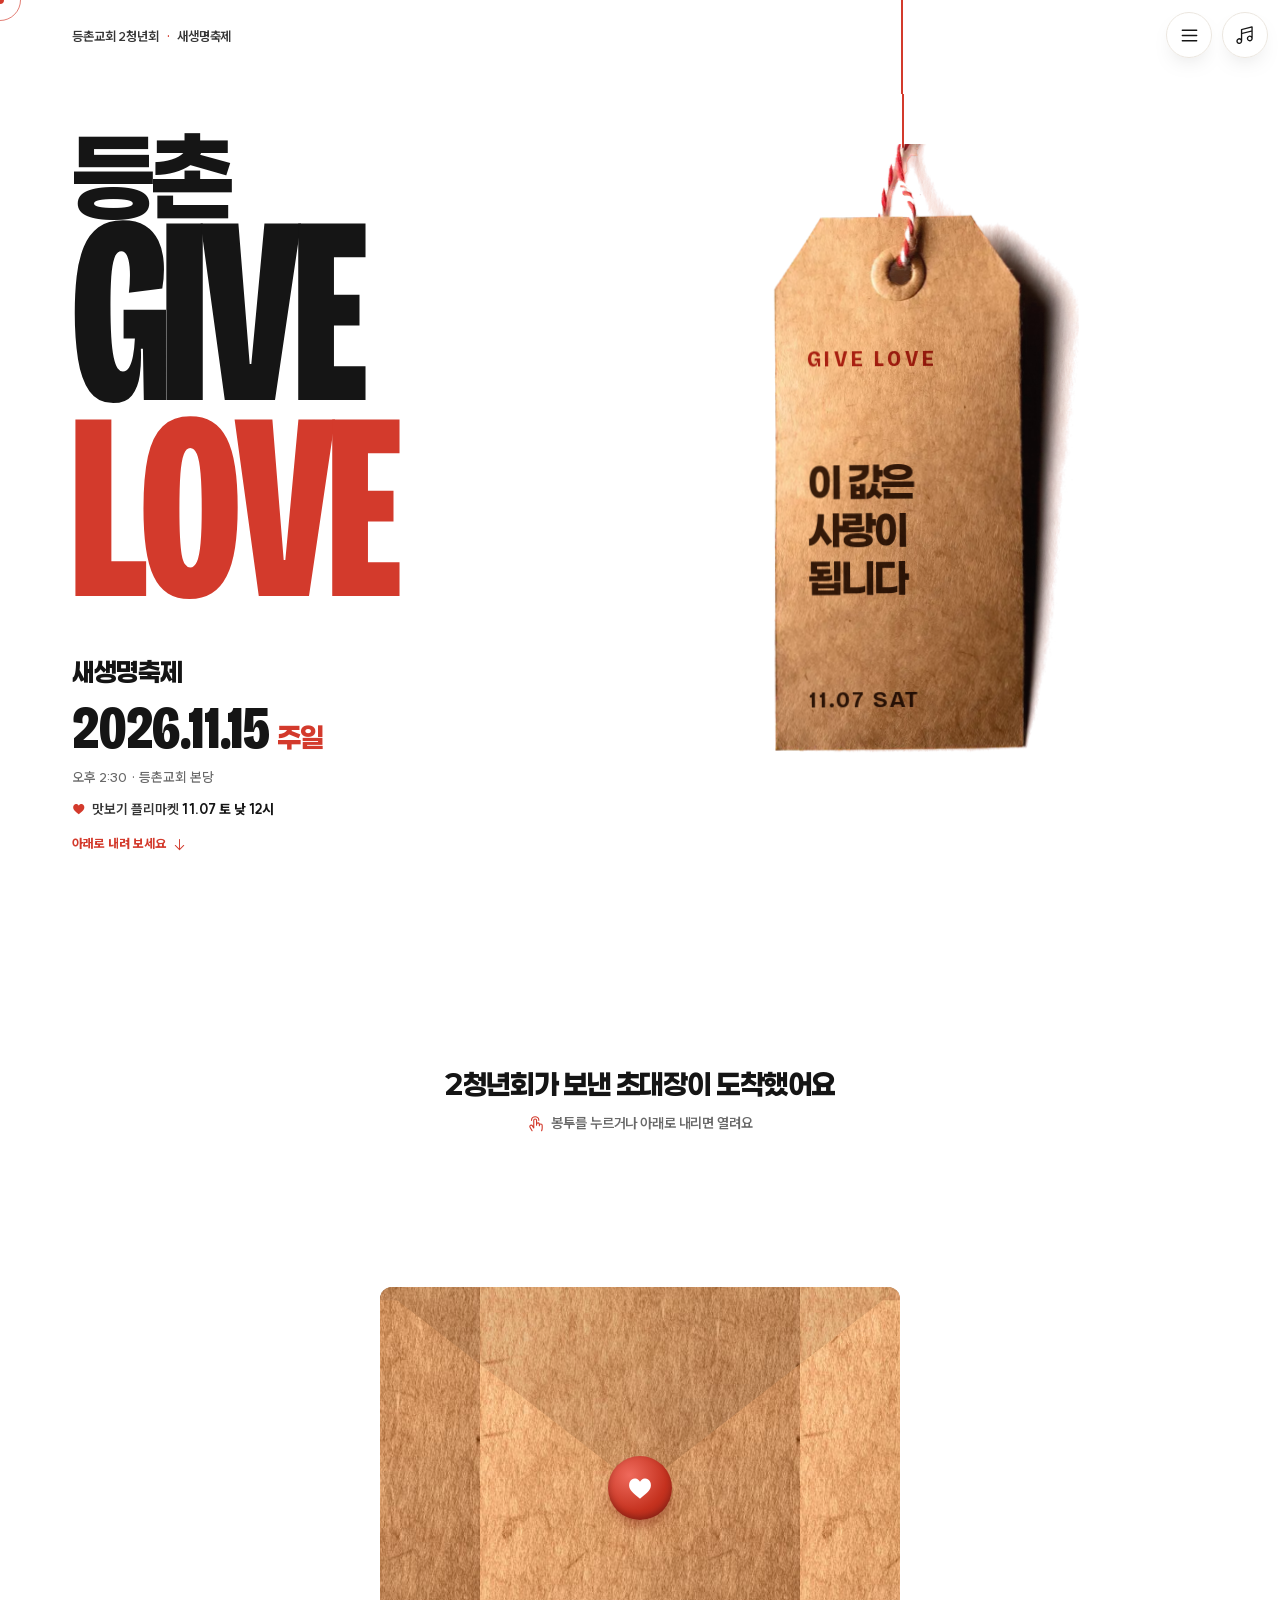
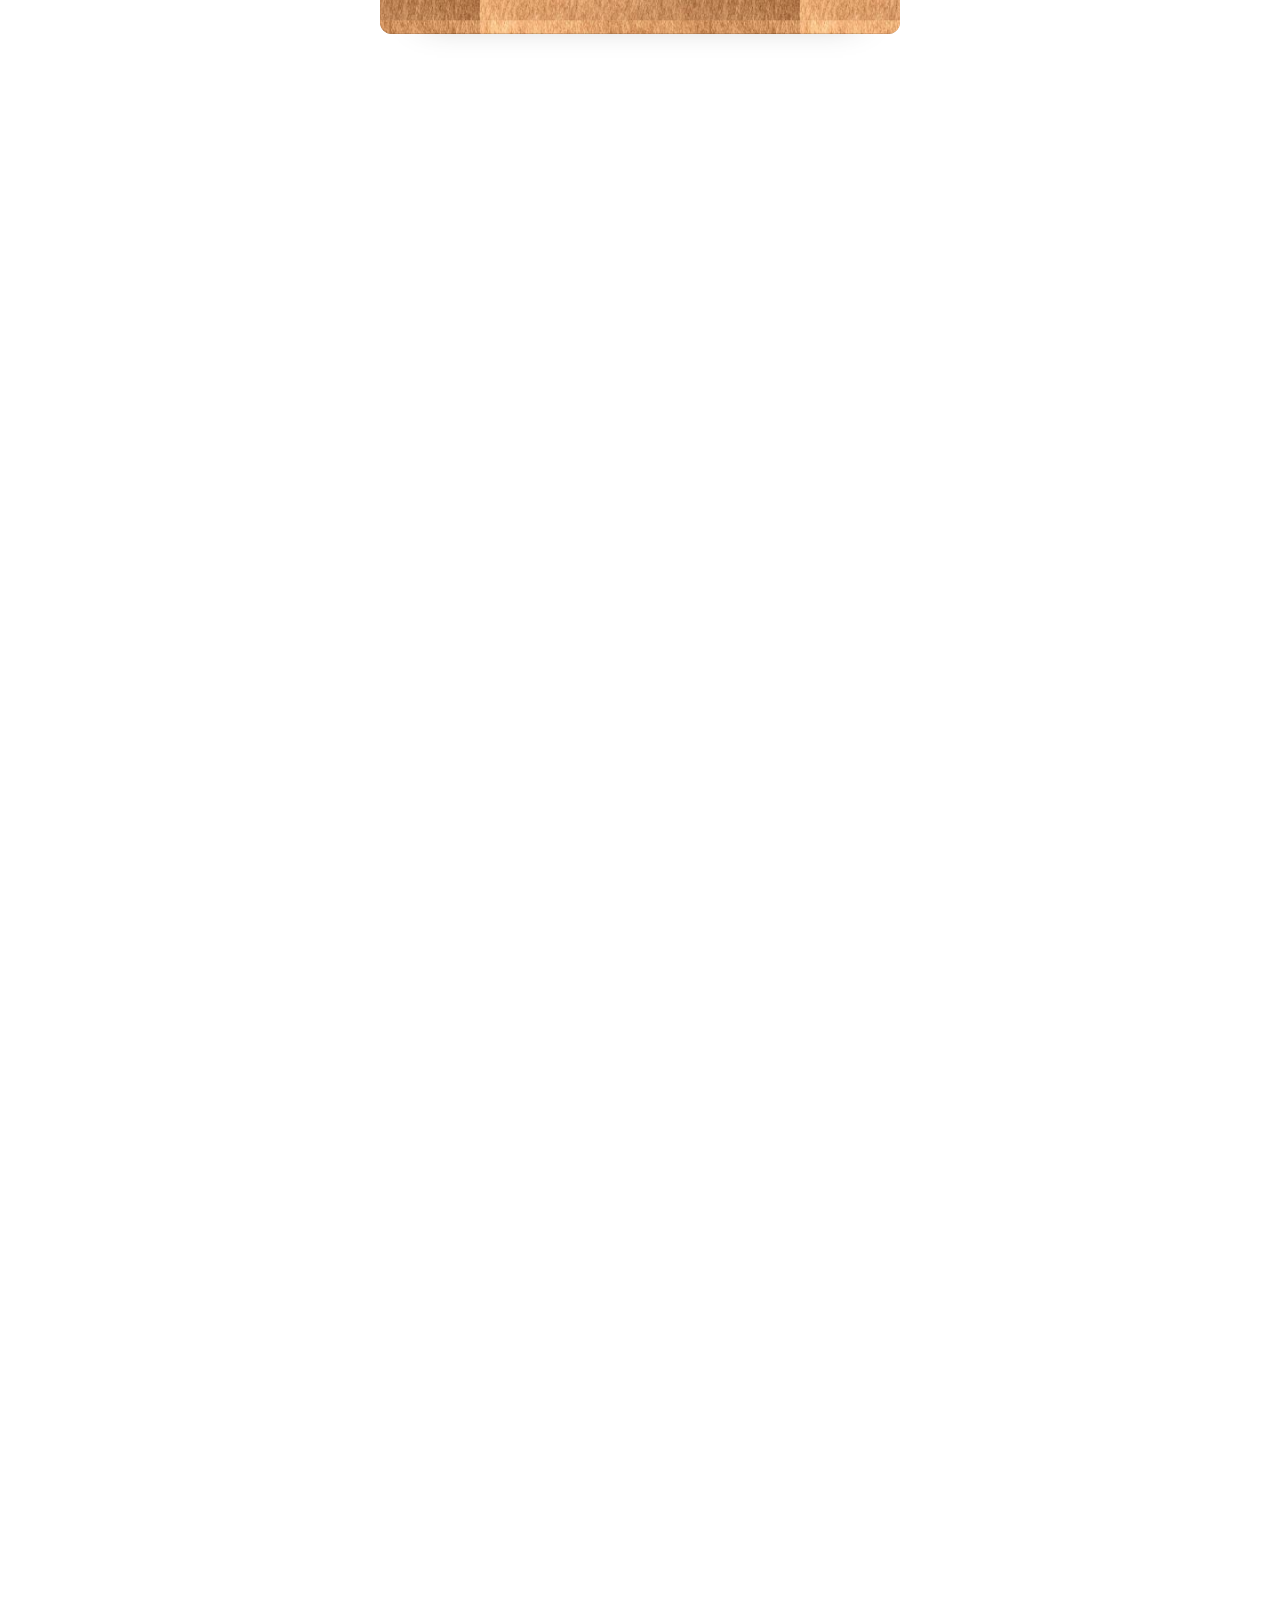
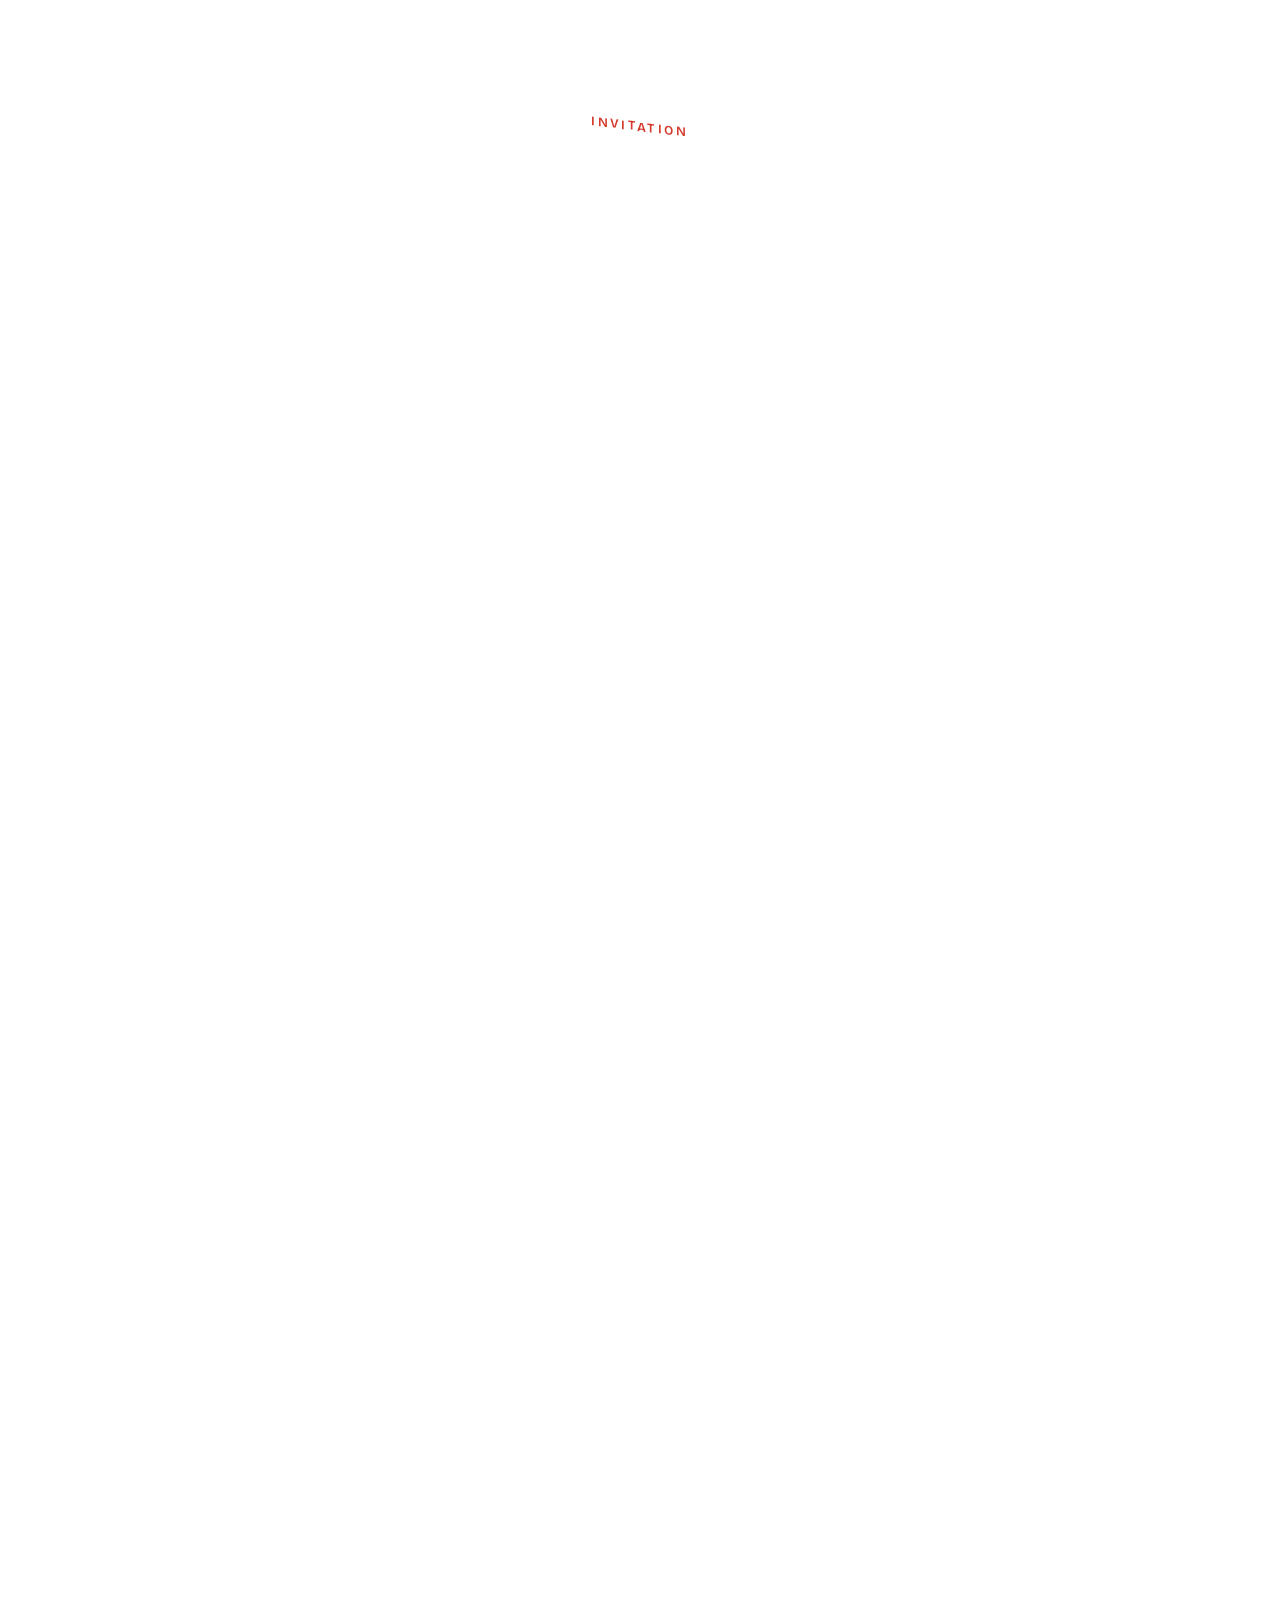
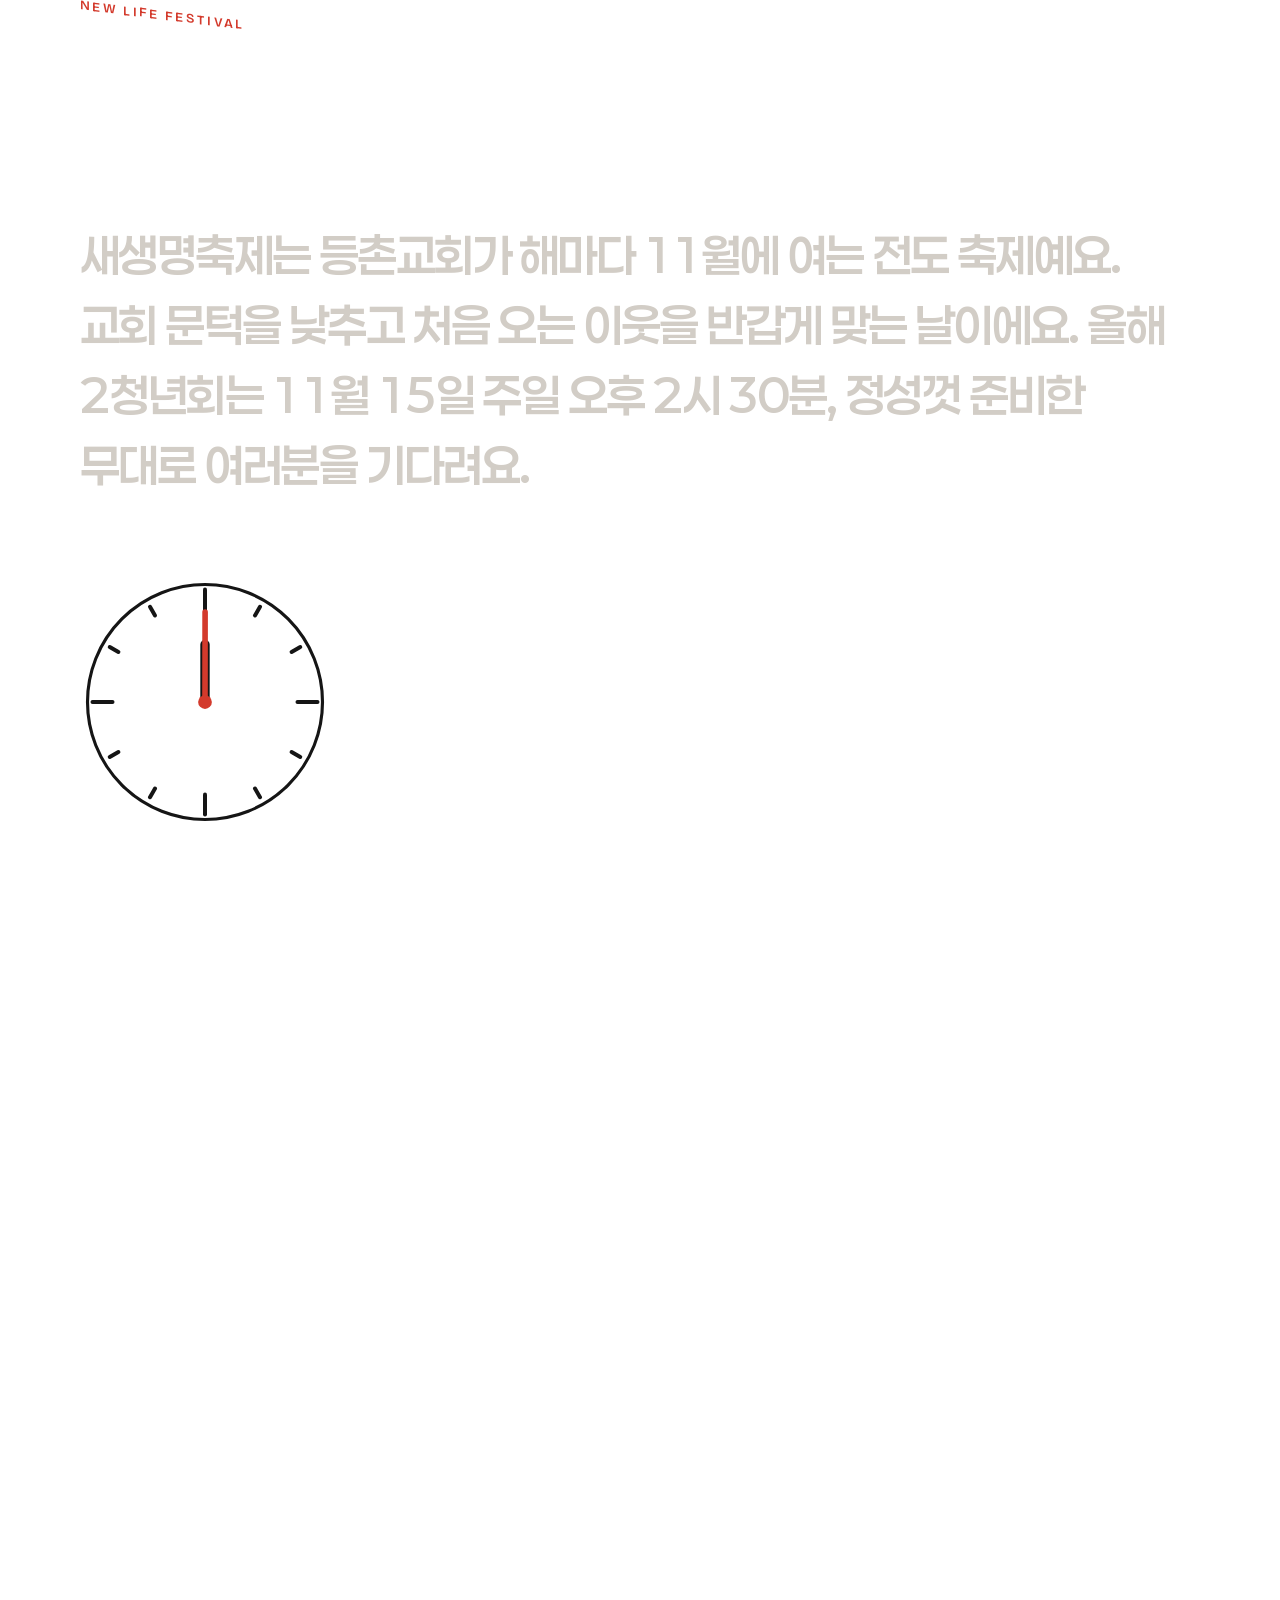
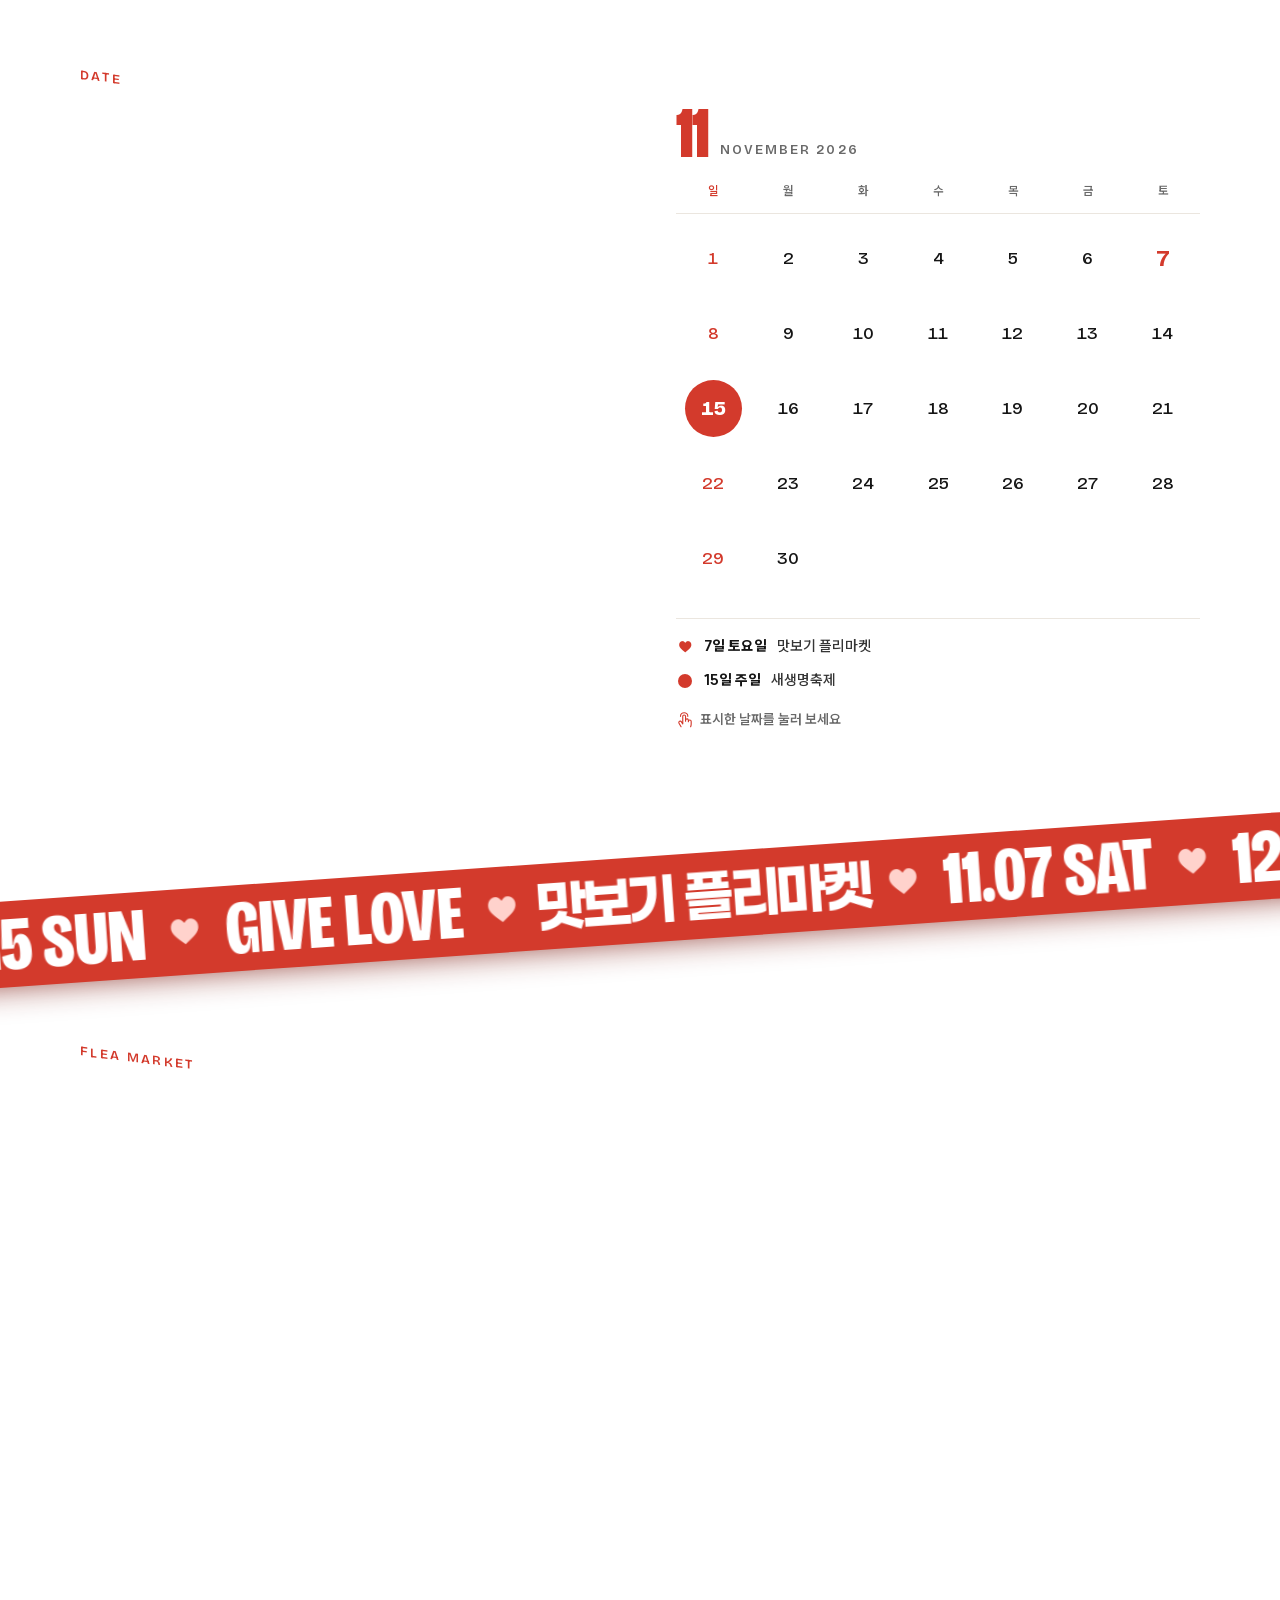
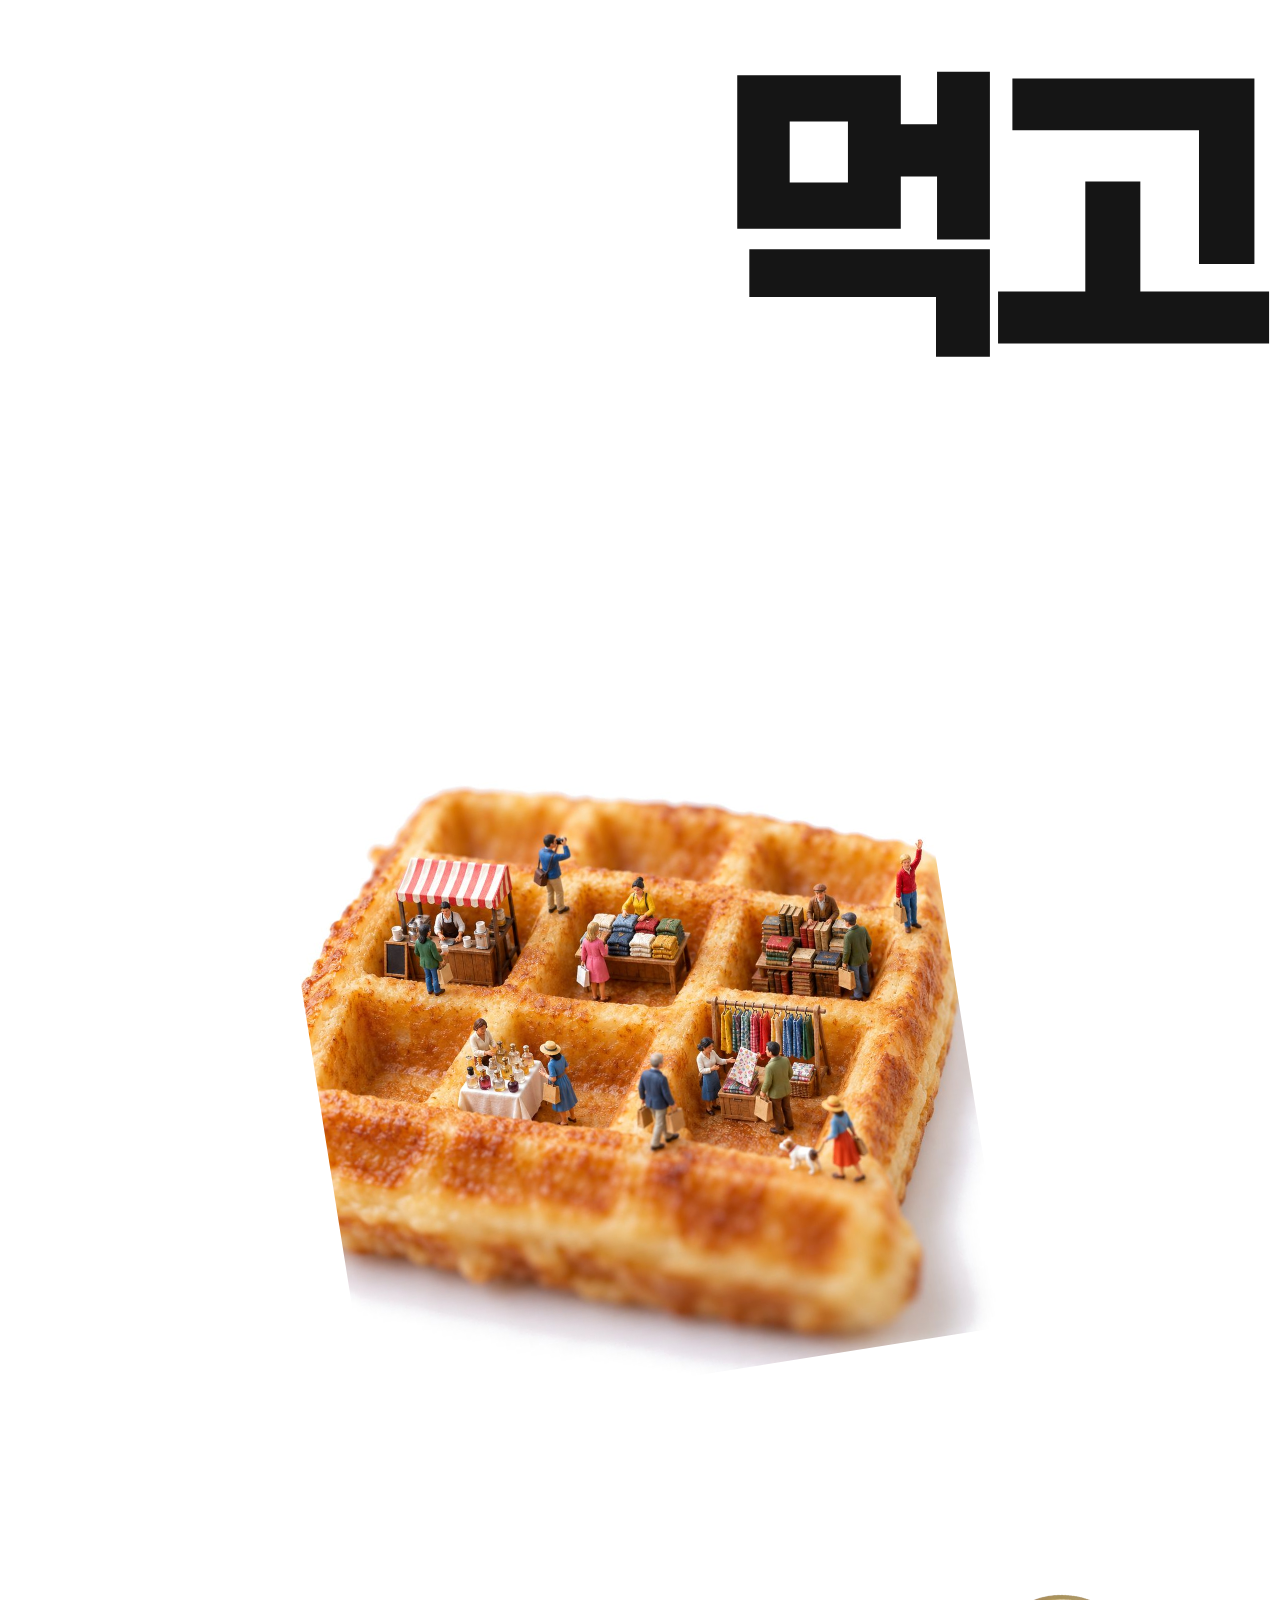
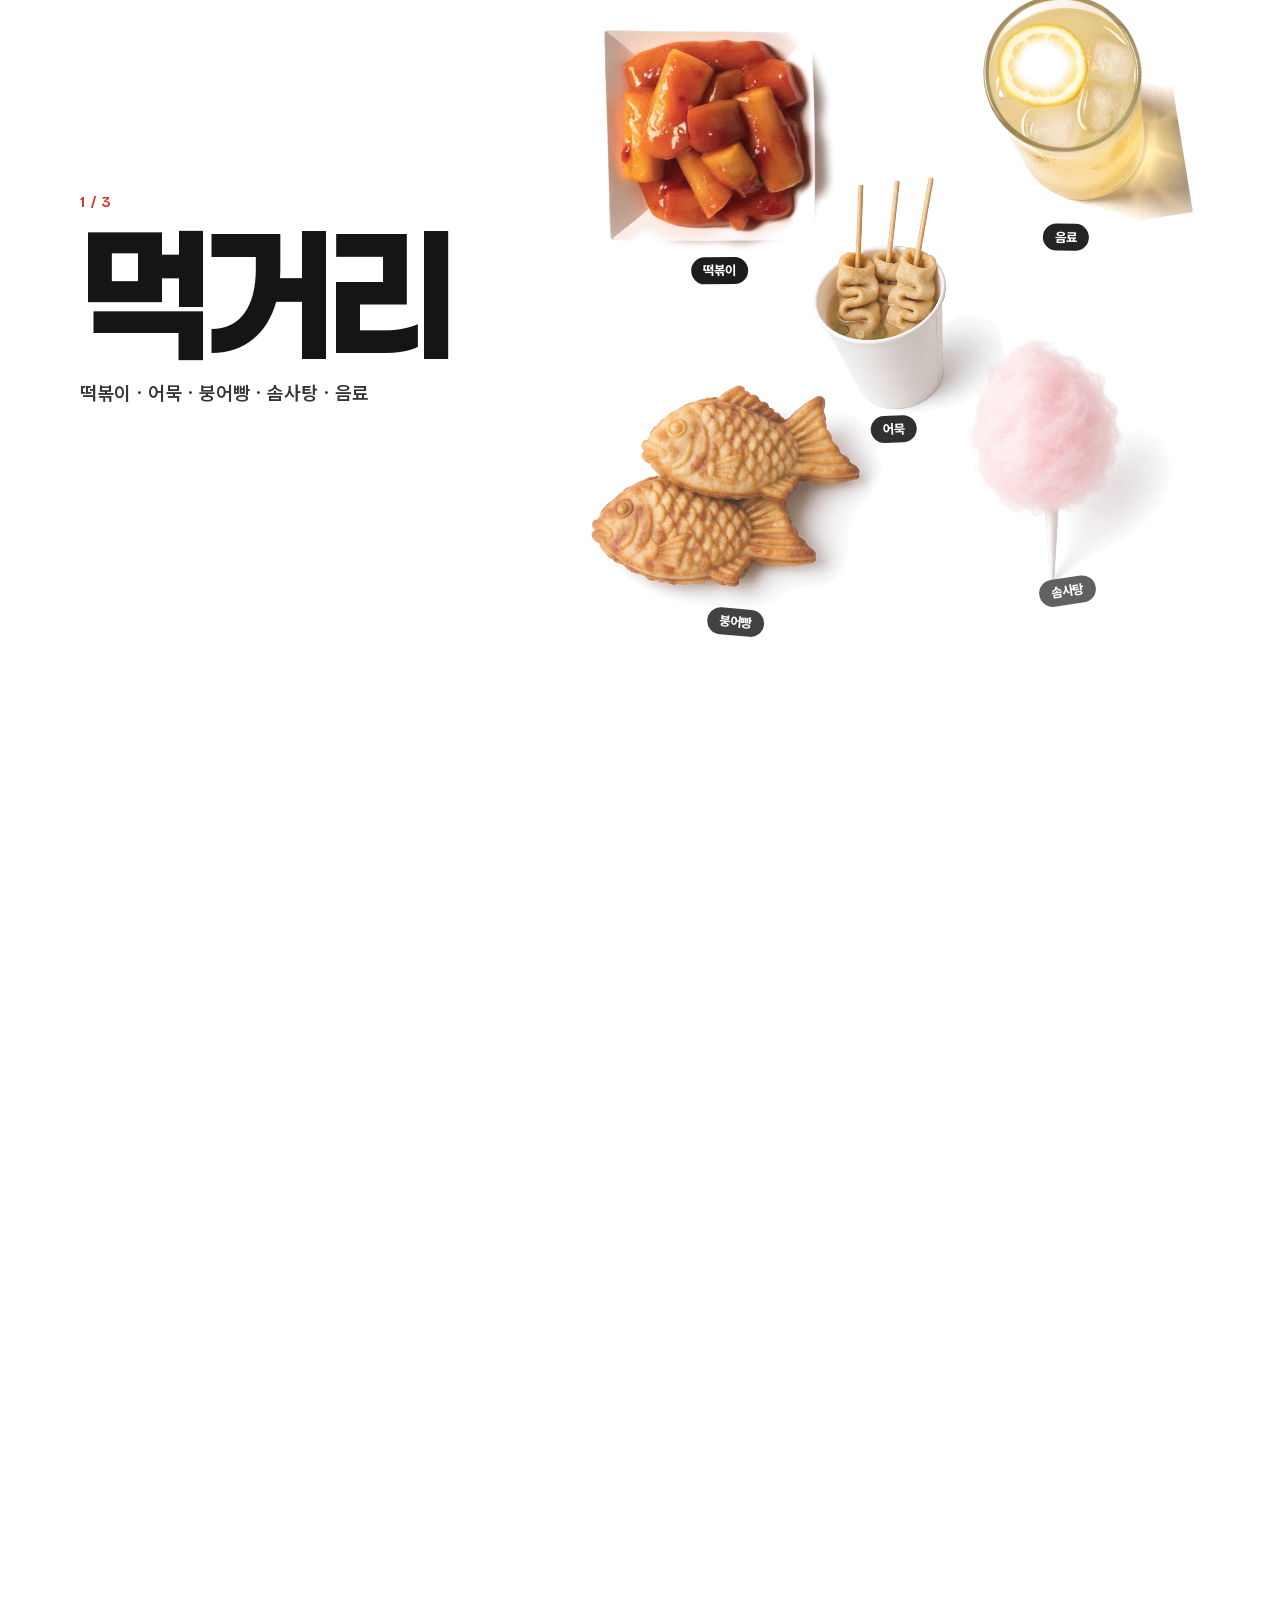
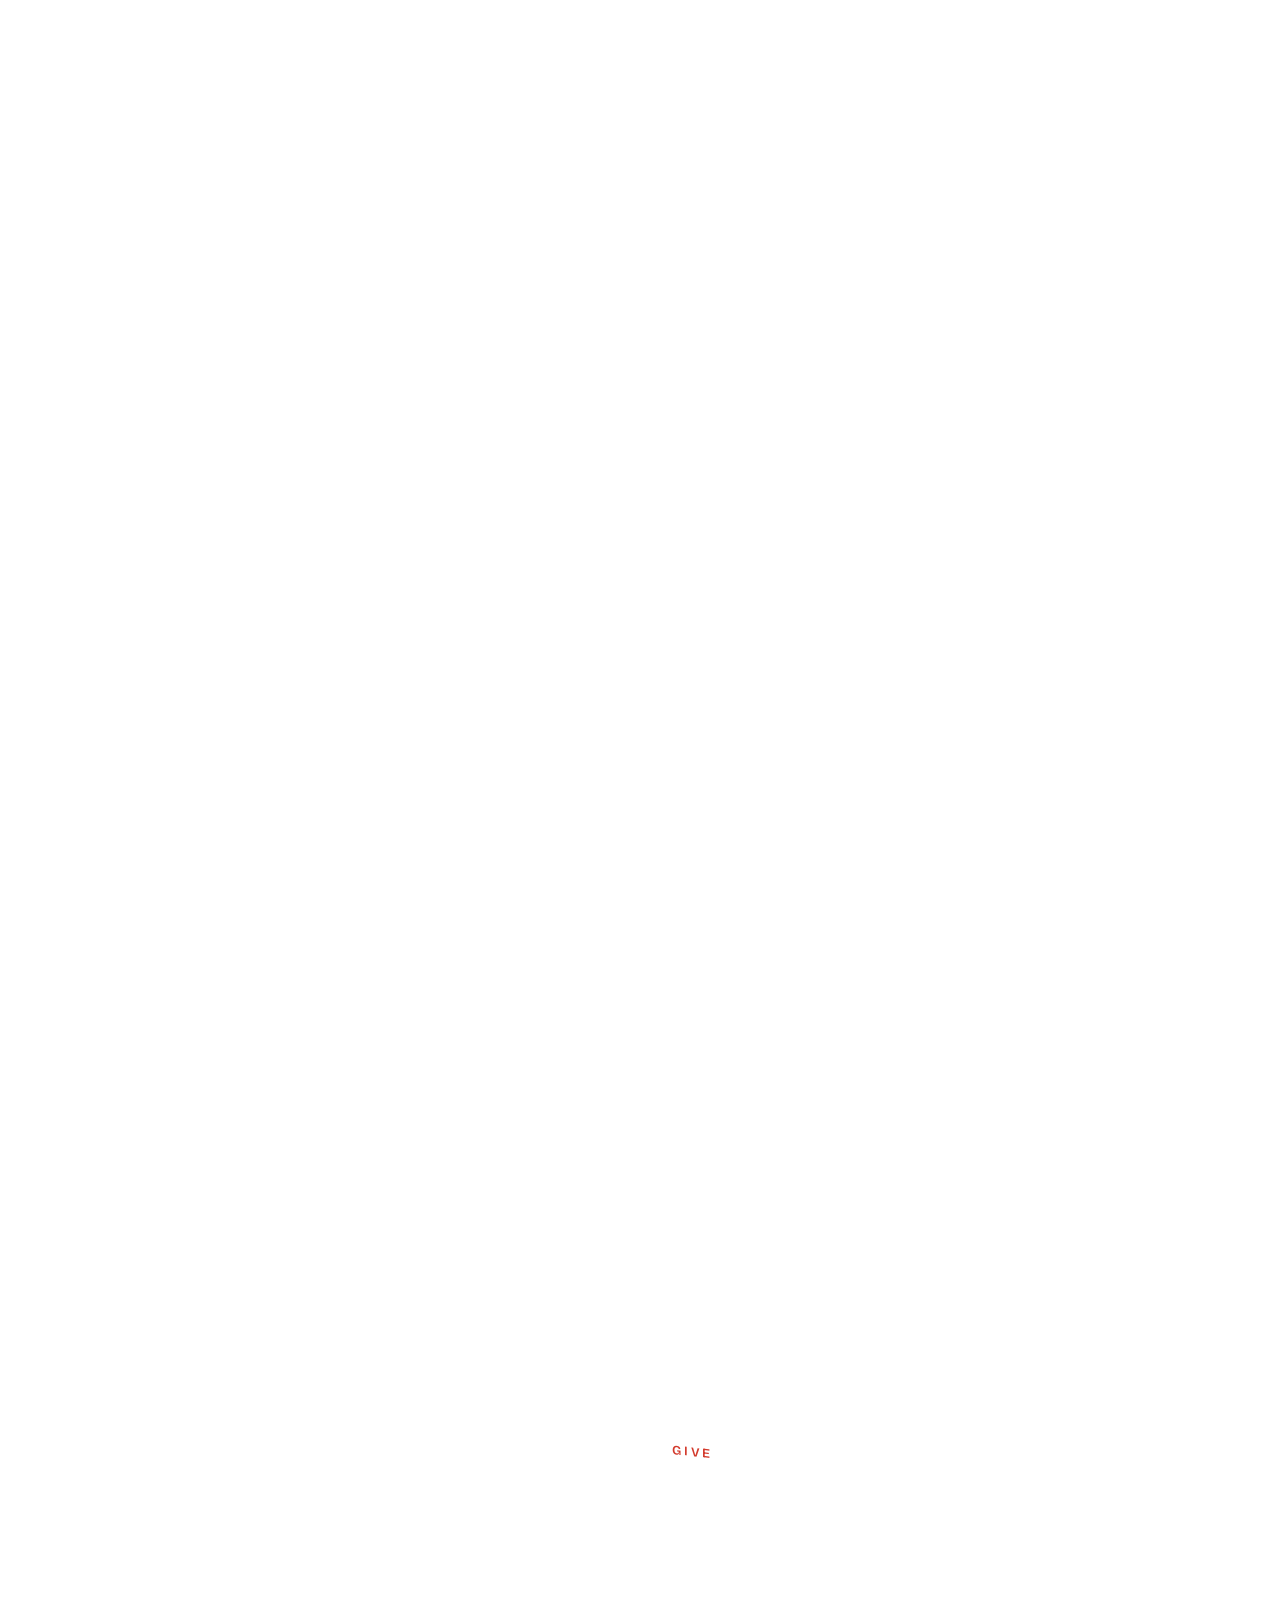
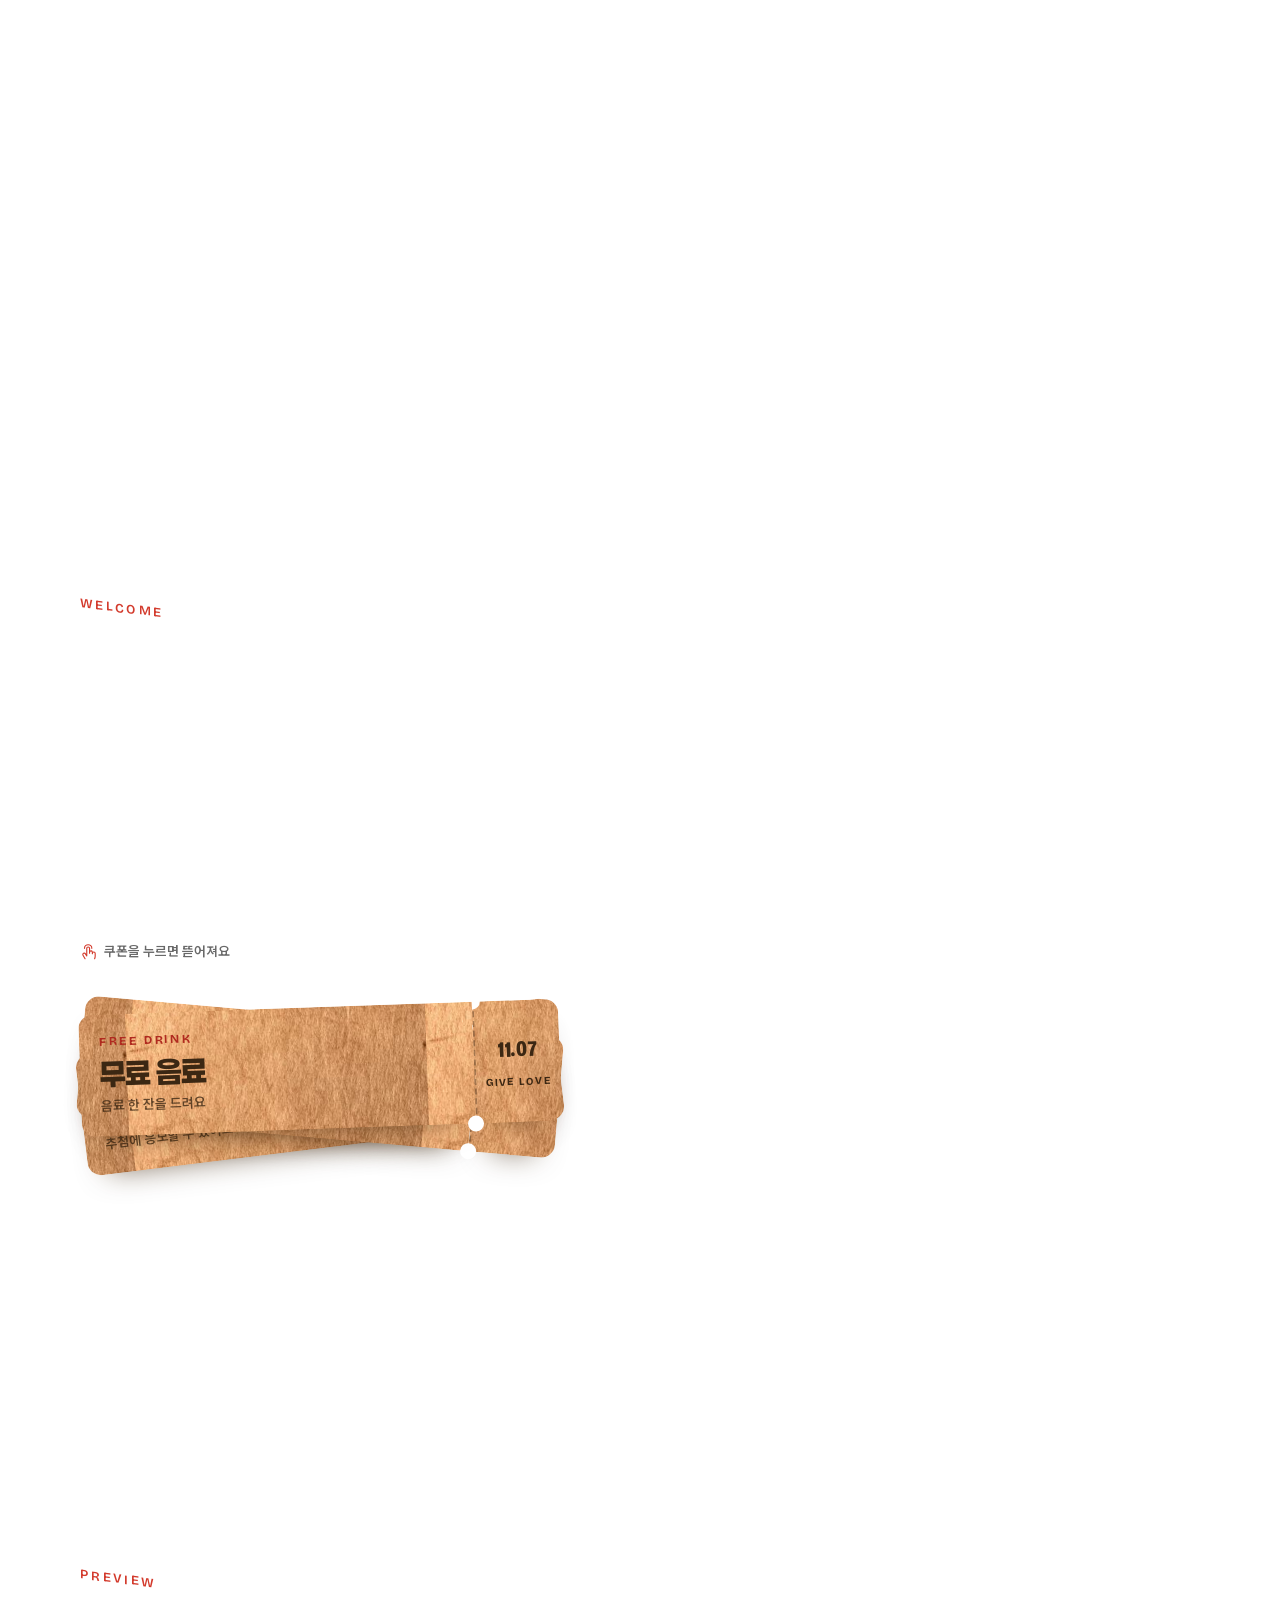
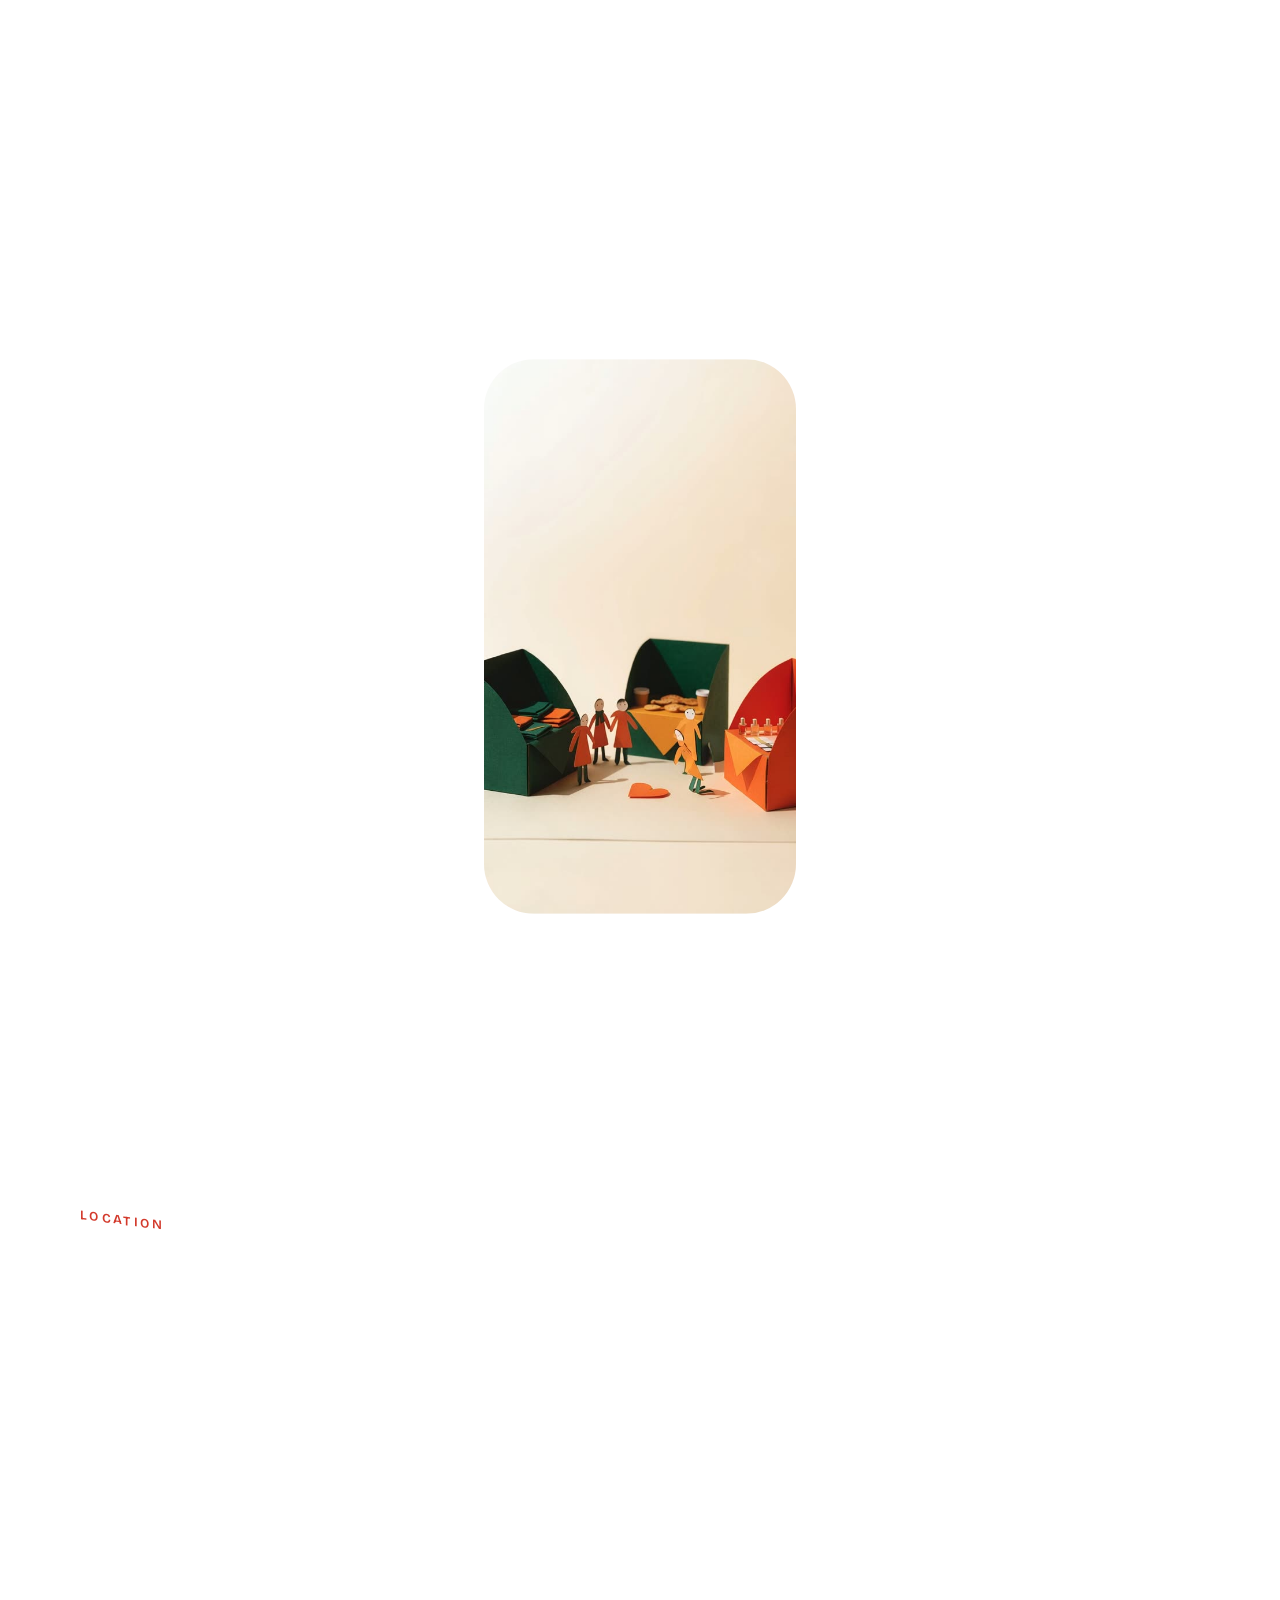
==== commit d63a0766: "새생명축제(11/15 주일 오후 2:30)를 먼저, 맛보기 플리마켓(11/7)을 다음으로 재구성 - 표지·봉투·편지·OG·공유 문구를 새생명축제 초대 중심으로 바꾸고 플리마켓은 맛" ====
--- a/index.html
+++ b/index.html
@@ -3,13 +3,13 @@
 <head>
 <meta charset="utf-8">
 <meta name="viewport" content="width=device-width, initial-scale=1, viewport-fit=cover">
-<title>등촌 GIVE LOVE | 11월 7일 플리마켓 &amp; 새생명축제</title>
-<meta name="description" content="11월 7일 토요일 낮 12시부터 오후 4시까지, 등촌교회 교육관 1층. 등촌교회 2청년회가 여는 플리마켓 &amp; 새생명축제에 동네 이웃 누구나 놀러 오세요.">
+<title>등촌 GIVE LOVE | 11월 15일 새생명축제 · 11월 7일 맛보기 플리마켓</title>
+<meta name="description" content="등촌교회 2청년회가 11월 15일 주일 오후 2시 30분 새생명축제에 초대합니다. 일주일 앞선 11월 7일 토요일 낮 12시부터 오후 4시까지는 교육관 1층에서 맛보기 플리마켓이 열려요.">
 <meta name="theme-color" content="#ffffff">
 <meta property="og:type" content="website">
 <meta property="og:site_name" content="등촌 GIVE LOVE">
-<meta property="og:title" content="등촌 GIVE LOVE · 11월 7일 플리마켓 &amp; 새생명축제">
-<meta property="og:description" content="11.07 토 12:00–16:00 · 등촌교회 교육관 1층. 동네 이웃 누구나, 부담 없이 놀러 오세요.">
+<meta property="og:title" content="등촌 GIVE LOVE · 새생명축제에 초대합니다">
+<meta property="og:description" content="11.15 주일 오후 2:30 새생명축제 · 11.07 토 12:00–16:00 맛보기 플리마켓 · 등촌교회">
 <meta property="og:image" content="https://prayer0420.github.io/deungchon-give-love/assets/img/og.jpg">
 <meta property="og:image:width" content="1200">
 <meta property="og:image:height" content="630">
@@ -46,9 +46,30 @@
 
 <div class="cur" aria-hidden="true"><i class="cur-dot"></i><i class="cur-ring"><b class="cur-label"></b></i></div>
 <div class="dock">
+  <button class="dock-btn" id="menuBtn" type="button" aria-expanded="false" aria-controls="menu" aria-label="목차 열기"><svg class="ic" viewBox="0 0 256 256" aria-hidden="true" focusable="false"><path fill="currentColor" d="M224,128a8,8,0,0,1-8,8H40a8,8,0,0,1,0-16H216A8,8,0,0,1,224,128ZM40,72H216a8,8,0,0,0,0-16H40a8,8,0,0,0,0,16ZM216,184H40a8,8,0,0,0,0,16H216a8,8,0,0,0,0-16Z"/></svg></button>
+  <div class="dock-bgm">
   <svg class="dock-ring" viewBox="0 0 54 54" aria-hidden="true" focusable="false"><circle cx="27" cy="27" r="25"/></svg>
   <button class="dock-btn" id="bgmBtn" type="button" aria-pressed="false" aria-label="배경음악 켜기"><svg class="ic" viewBox="0 0 256 256" aria-hidden="true" focusable="false"><path fill="currentColor" d="M212.92,17.69a8,8,0,0,0-6.86-1.45l-128,32A8,8,0,0,0,72,56V166.08A36,36,0,1,0,88,196V110.25l112-28v51.83A36,36,0,1,0,216,164V24A8,8,0,0,0,212.92,17.69ZM52,216a20,20,0,1,1,20-20A20,20,0,0,1,52,216ZM88,93.75V62.25l112-28v31.5ZM180,184a20,20,0,1,1,20-20A20,20,0,0,1,180,184Z"/></svg><span class="eq" aria-hidden="true"><i></i><i></i><i></i></span></button>
+  </div>
 </div>
+<nav class="menu" id="menu" aria-label="목차" hidden>
+  <div class="menu-in">
+    <div class="menu-top"><p class="menu-k">목차</p><button class="menu-x" id="menuX" type="button" aria-label="목차 닫기"><svg class="ic" viewBox="0 0 256 256" aria-hidden="true" focusable="false"><path fill="currentColor" d="M205.66,194.34a8,8,0,0,1-11.32,11.32L128,139.31,61.66,205.66a8,8,0,0,1-11.32-11.32L116.69,128,50.34,61.66A8,8,0,0,1,61.66,50.34L128,116.69l66.34-66.35a8,8,0,0,1,11.32,11.32L139.31,128Z"/></svg></button></div>
+    <ol class="menu-list">
+      <li><a href="#invite"><span class="mn">01</span><b>초대장</b><small>2청년회가 보내는 편지</small></a></li>
+      <li><a href="#festival"><span class="mn">02</span><b>새생명축제</b><small>11.15 주일 오후 2:30 · 본당</small></a></li>
+      <li><a href="#date"><span class="mn">03</span><b>11월의 두 날</b><small>달력 · 디데이 · 캘린더 저장</small></a></li>
+      <li><a href="#market"><span class="mn">04</span><b>맛보기 플리마켓</b><small>11.07 토 12:00–16:00 · 교육관 1층</small></a></li>
+      <li><a href="#programs"><span class="mn">05</span><b>장터 구경</b><small>먹거리 · 마켓 · 체험</small></a></li>
+      <li><a href="#give"><span class="mn">06</span><b>나눔</b><small>판매 수익금 전액 기부</small></a></li>
+      <li><a href="#welcome"><span class="mn">07</span><b>처음 오신 분께</b><small>웰컴 쿠폰</small></a></li>
+      <li><a href="#map"><span class="mn">08</span><b>오시는 길</b><small>주소 · 지도 · 비 오는 날</small></a></li>
+      <li><a href="#share"><span class="mn">09</span><b>초대장 보내기</b><small>공유 · 링크 복사</small></a></li>
+    </ol>
+    <p class="menu-foot">누르면 그 장면으로 바로 이동해요.</p>
+  </div>
+</nav>
+<button class="next" id="nextCue" type="button" aria-hidden="true" tabindex="-1"><span class="next-t">다음</span><b class="next-l">새생명축제</b><svg class="ic" viewBox="0 0 256 256" aria-hidden="true" focusable="false"><path fill="currentColor" d="M205.66,149.66l-72,72a8,8,0,0,1-11.32,0l-72-72a8,8,0,0,1,11.32-11.32L120,196.69V40a8,8,0,0,1,16,0V196.69l58.34-58.35a8,8,0,0,1,11.32,11.32Z"/></svg></button>
 <audio id="bgm" loop preload="none" src="assets/audio/bgm.m4a"></audio>
 
 <main class="page" id="page">
@@ -72,65 +93,55 @@
       </div></div></div>
     </div>
     <div class="hero-info">
-      <p class="hi-name">플리마켓 &amp; 새생명축제</p>
-      <p class="hi-date"><b>2026.11.07</b><span>토</span></p>
-      <p class="hi-place">12:00–16:00 · 등촌교회 교육관 1층</p>
+      <p class="hi-name">새생명축제</p>
+      <p class="hi-date"><b>2026.11.15</b><span>주일</span></p>
+      <p class="hi-place">오후 2:30 · 등촌교회 본당</p>
+      <p class="hi-pre"><i aria-hidden="true">♥</i>맛보기 플리마켓 <b>11.07 토 낮 12시</b></p>
+      <p class="hi-cue" aria-hidden="true"><span>아래로 내려 보세요</span><svg class="ic" viewBox="0 0 256 256" aria-hidden="true" focusable="false"><path fill="currentColor" d="M205.66,149.66l-72,72a8,8,0,0,1-11.32,0l-72-72a8,8,0,0,1,11.32-11.32L120,196.69V40a8,8,0,0,1,16,0V196.69l58.34-58.35a8,8,0,0,1,11.32,11.32Z"/></svg></p>
     </div>
   </header>
 
   <section class="env" id="envelope" aria-label="초대장 봉투">
     <div class="env-in">
-      <p class="env-hint" aria-hidden="true">눌러서 열어 보세요</p>
+      <div class="env-hint" aria-hidden="true"><p class="eh-t">2청년회가 보낸 초대장이 도착했어요</p><p class="eh-s"><svg class="ic" viewBox="0 0 256 256" aria-hidden="true" focusable="false"><path fill="currentColor" d="M56,76a60,60,0,0,1,120,0,8,8,0,0,1-16,0,44,44,0,0,0-88,0,8,8,0,1,1-16,0Zm140,44a27.9,27.9,0,0,0-13.36,3.39A28,28,0,0,0,144,106.7V76a28,28,0,0,0-56,0v80l-3.82-6.13a28,28,0,0,0-48.41,28.17l29.32,50A8,8,0,1,0,78.89,220L49.6,170a12,12,0,1,1,20.78-12l.14.23,18.68,30A8,8,0,0,0,104,184V76a12,12,0,0,1,24,0v68a8,8,0,1,0,16,0V132a12,12,0,0,1,24,0v20a8,8,0,0,0,16,0v-4a12,12,0,0,1,24,0v36c0,21.61-7.1,36.3-7.16,36.42a8,8,0,0,0,3.58,10.73A7.9,7.9,0,0,0,208,232a8,8,0,0,0,7.16-4.42c.37-.73,8.85-18,8.85-43.58V148A28,28,0,0,0,196,120Z"/></svg>봉투를 누르거나 아래로 내리면 열려요</p></div>
       <div class="env-box" id="envBox" role="button" tabindex="0" aria-label="초대장 봉투 열기" data-cursor="열기">
         <div class="env-back"></div>
-        <div class="env-card"><p class="ec-k">Invitation</p><p class="ec-t">초대합니다</p><p class="ec-m">GIVE <b>LOVE</b></p><p class="ec-d">2026.11.07 SAT</p></div>
+        <div class="env-card"><p class="ec-k">New Life Festival</p><p class="ec-t">초대합니다</p><p class="ec-m">GIVE <b>LOVE</b></p><p class="ec-d">2026.11.15 SUN 2:30 PM</p><p class="ec-s">맛보기 플리마켓 11.07 SAT 12:00</p></div>
         <div class="env-front"></div>
         <div class="env-flap"><i></i></div>
         <span class="env-seal" aria-hidden="true">♥</span>
       </div>
+      <p class="env-after" aria-hidden="true"><span>편지를 꺼냈어요. 아래로 내려 읽어 보세요</span><svg class="ic" viewBox="0 0 256 256" aria-hidden="true" focusable="false"><path fill="currentColor" d="M205.66,149.66l-72,72a8,8,0,0,1-11.32,0l-72-72a8,8,0,0,1,11.32-11.32L120,196.69V40a8,8,0,0,1,16,0V196.69l58.34-58.35a8,8,0,0,1,11.32,11.32Z"/></svg></p>
     </div>
   </section>
   <section class="sec invite" id="invite" data-thread="R">
     <h2 class="sec-h"><span class="sec-en">Invitation</span><span class="h-txt">초대합니다</span></h2>
     <div class="letter">
-      <p><span>찬 바람이 불기 시작하는</span></p>
-      <p><span>11월의 첫 토요일,</span></p>
+      <p><span>찬 바람이 불기 시작하는 11월,</span></p>
       <p><span>등촌교회 2청년회가</span></p>
-      <p><span>작은 장터를 엽니다.</span></p>
-      <p class="gap"><span>따뜻한 커피와 떡볶이,</span></p>
-      <p><span>손으로 만든 물건과</span></p>
-      <p><span>즐거운 놀이를 준비했어요.</span></p>
+      <p><span>여러분을 새생명축제에 초대합니다.</span></p>
+      <p class="gap"><span>새생명축제는 처음 오는 이웃을</span></p>
+      <p><span>반갑게 맞는 등촌교회의 잔치예요.</span></p>
+      <p><span>무언극과 난타 공연을 준비하며</span></p>
+      <p><span>설레는 마음으로 기다리고 있어요.</span></p>
+      <p class="note"><span><b>새생명축제</b>11.15 주일 오후 2:30 · 등촌교회 본당</span></p>
+      <p class="gap"><span>축제가 더 기다려지도록</span></p>
+      <p><span>일주일 앞서 작은 장터도 열어요.</span></p>
+      <p><span>떡볶이 한 접시 나누며</span></p>
+      <p><span>먼저 얼굴을 익혀요.</span></p>
+      <p class="note"><span><b>맛보기 플리마켓</b>11.07 토 낮 12시–오후 4시 · 교육관 1층</span></p>
       <p class="gap"><span>교회가 처음이어도,</span></p>
       <p><span>오랜만이어도 괜찮아요.</span></p>
       <p><span>동네 이웃 누구나,</span></p>
       <p><span>부담 없이 놀러 오세요.</span></p>
     </div>
     <p class="sign" data-up><span>등촌교회 2청년회</span> 드림</p>
-  </section>
-
-  <section class="sec date" id="date" data-thread="L">
-    <div class="date-in">
-      <div class="date-a">
-        <h2 class="sec-h"><span class="sec-en">Date</span><span class="h-txt">11월 7일 토요일</span></h2>
-        <p class="sec-p" data-up>낮 12시부터 오후 4시까지</p>
-        <div class="dday" data-up>
-          <p class="dday-big" id="ddBig" aria-hidden="true" data-cursor="눌러요"><span class="dd-d">D</span><span class="dd-x" id="ddX">-</span><span class="dd-n" id="ddN">28</span></p>
-          <p class="dday-txt" id="ddTxt">2026년 11월 7일 토요일</p>
-        </div>
-        <div class="btn-row" data-up>
-          <a class="btn" id="calBtn" href="assets/give-love.ics" download="give-love.ics" data-gcal="https://calendar.google.com/calendar/render?action=TEMPLATE&text=%EB%93%B1%EC%B4%8C%20GIVE%20LOVE%20%ED%94%8C%EB%A6%AC%EB%A7%88%EC%BC%93%20%26%20%EC%83%88%EC%83%9D%EB%AA%85%EC%B6%95%EC%A0%9C&dates=20261107T030000Z/20261107T070000Z&location=%EB%93%B1%EC%B4%8C%EA%B5%90%ED%9A%8C%20%EA%B5%90%EC%9C%A1%EA%B4%80%201%EC%B8%B5%20(%EC%84%9C%EC%9A%B8%20%EC%96%91%EC%B2%9C%EA%B5%AC%20%EB%AA%A9%EB%8F%99%EC%A4%91%EC%95%99%EB%B6%81%EB%A1%9C8%EA%B8%B8%2049)&details=%EB%93%B1%EC%B4%8C%EA%B5%90%ED%9A%8C%202%EC%B2%AD%EB%85%84%ED%9A%8C%EA%B0%80%20%EC%97%AC%EB%8A%94%20%ED%94%8C%EB%A6%AC%EB%A7%88%EC%BC%93%20%26%20%EC%83%88%EC%83%9D%EB%AA%85%EC%B6%95%EC%A0%9C.%20%EB%8F%99%EB%84%A4%20%EC%9D%B4%EC%9B%83%20%EB%88%84%EA%B5%AC%EB%82%98%20%EB%B6%80%EB%8B%B4%20%EC%97%86%EC%9D%B4%20%EB%86%80%EB%9F%AC%20%EC%98%A4%EC%84%B8%EC%9A%94.%20https%3A%2F%2Fprayer0420.github.io%2Fdeungchon-give-love%2F"><svg class="ic" viewBox="0 0 256 256" aria-hidden="true" focusable="false"><path fill="currentColor" d="M208,32H184V24a8,8,0,0,0-16,0v8H88V24a8,8,0,0,0-16,0v8H48A16,16,0,0,0,32,48V208a16,16,0,0,0,16,16H208a16,16,0,0,0,16-16V48A16,16,0,0,0,208,32ZM72,48v8a8,8,0,0,0,16,0V48h80v8a8,8,0,0,0,16,0V48h24V80H48V48ZM208,208H48V96H208V208Zm-48-56a8,8,0,0,1-8,8H136v16a8,8,0,0,1-16,0V160H104a8,8,0,0,1,0-16h16V128a8,8,0,0,1,16,0v16h16A8,8,0,0,1,160,152Z"/></svg><span>캘린더에 저장</span></a>
-        </div>
-      </div>
-      <div class="cal" role="img" aria-label="2026년 11월 달력. 7일 토요일에 하트 표시">
-        <p class="cal-ym"><b>11</b><span>November 2026</span></p>
-        <div class="cal-grid" aria-hidden="true"><span class="dow sun">일</span><span class="dow">월</span><span class="dow">화</span><span class="dow">수</span><span class="dow">목</span><span class="dow">금</span><span class="dow">토</span><span class="d sun">1</span><span class="d">2</span><span class="d">3</span><span class="d">4</span><span class="d">5</span><span class="d">6</span><span class="d on" data-cursor="눌러요"><b>7</b><svg class="cal-heart" viewBox="0 0 120 110" aria-hidden="true"><path d="M58 99C34 83 9 63 10 39 11 16 40 6 58 30 74 6 107 10 110 37 113 62 86 82 61 100 56 104 49 103 46 98"/></svg></span><span class="d sun">8</span><span class="d">9</span><span class="d">10</span><span class="d">11</span><span class="d">12</span><span class="d">13</span><span class="d">14</span><span class="d sun">15</span><span class="d">16</span><span class="d">17</span><span class="d">18</span><span class="d">19</span><span class="d">20</span><span class="d">21</span><span class="d sun">22</span><span class="d">23</span><span class="d">24</span><span class="d">25</span><span class="d">26</span><span class="d">27</span><span class="d">28</span><span class="d sun">29</span><span class="d">30</span></div>
-      </div>
-    </div>
-  </section>
-
-  <section class="sec fest" id="festival" data-thread="R">
+    <p class="cue" data-up><span>새생명축제부터 하나씩 소개할게요</span><b>계속 내려 보세요<svg class="ic" viewBox="0 0 256 256" aria-hidden="true" focusable="false"><path fill="currentColor" d="M205.66,149.66l-72,72a8,8,0,0,1-11.32,0l-72-72a8,8,0,0,1,11.32-11.32L120,196.69V40a8,8,0,0,1,16,0V196.69l58.34-58.35a8,8,0,0,1,11.32,11.32Z"/></svg></b></p>
+  </section>
+
+  <section class="sec fest" id="festival" data-thread="L">
     <h2 class="sec-h"><span class="sec-en">New Life Festival</span><span class="h-txt">새생명축제</span></h2>
-    <p class="fill" id="fillText">새생명축제는 등촌교회가 해마다 11월에 여는 전도 축제예요. 교회 문턱을 낮추고 처음 오는 이웃을 반갑게 맞는 날이에요. 올해 2청년회는 누구나 편하게 들를 수 있는 플리마켓으로 준비했어요.</p>
+    <p class="fill" id="fillText">새생명축제는 등촌교회가 해마다 11월에 여는 전도 축제예요. 교회 문턱을 낮추고 처음 오는 이웃을 반갑게 맞는 날이에요. 올해 2청년회는 11월 15일 주일 오후 2시 30분, 정성껏 준비한 무대로 여러분을 기다려요.</p>
     <div class="worship">
       <svg class="clock" viewBox="0 0 200 200" aria-hidden="true" focusable="false" data-cursor="돌리기">
         <circle class="c-face" cx="100" cy="100" r="94"/>
@@ -140,52 +151,92 @@
         <circle class="c-pin" cx="100" cy="100" r="5.5"/>
       </svg>
       <div class="w-text">
-        <p class="w-k" data-up>2청년회 주일예배</p>
-        <p class="w-time" data-up><span>주일 오후</span><b>2:30</b></p>
+        <p class="w-k" data-up>11월 15일 주일</p>
+        <p class="w-time" data-up><span>오후</span><b>2:30</b></p>
         <p class="w-place" data-up>등촌교회 본당</p>
-        <p class="w-desc" data-up>27세 이상 미혼 청년들이 함께 예배하고 교제하는 공동체예요. 축제에서 만난 인연, 주일에도 이어 가요.</p>
-      </div>
-    </div>
-  </section>
-
-  <div class="tape" aria-hidden="true" data-cursor="빨리!"><div class="tape-track"><div class="tape-seq"><span>GIVE LOVE</span><i>♥</i><span class="ko">등촌 플리마켓</span><i>♥</i><span>11.07 SAT</span><i>♥</i><span class="ko">새생명축제</span><i>♥</i><span>12:00–16:00</span><i>♥</i></div></div></div>
+      </div>
+    </div>
+    <p class="fx-h" data-up>축제에서 만나요</p>
+    <ol class="fx">
+      <li class="fx-i" data-up data-cursor="눌러요"><div class="fx-t"><span class="fx-n">01</span><h3>무언극</h3><p>말 없이 몸짓으로 전하는 이야기</p></div><figure class="fx-img"><img src="assets/img/fx-mime.webp" width="400" height="383" alt="검은 중절모와 흰 장갑" loading="lazy" decoding="async"></figure></li>
+      <li class="fx-i" data-up data-cursor="눌러요"><div class="fx-t"><span class="fx-n">02</span><h3>난타</h3><p>힘차게 두드리는 리듬 공연</p></div><figure class="fx-img"><img src="assets/img/fx-drum.webp" width="400" height="396" alt="북채 두 개를 올린 빨간 북" loading="lazy" decoding="async"></figure></li>
+      <li class="fx-i" data-up data-cursor="눌러요"><div class="fx-t"><span class="fx-n">03</span><h3>웰컴키트</h3><p>처음 온 분께 드리는 작은 선물</p></div><figure class="fx-img"><img src="assets/img/fx-gift.webp" width="301" height="400" alt="빨간 리본을 묶은 크라프트 선물 봉투" loading="lazy" decoding="async"></figure></li>
+    </ol>
+    <p class="fest-note" data-up>2청년회는 27세 이상 미혼 청년들이 함께 예배하고 교제하는 공동체예요. 매주 주일 오후 2시 30분, 본당에서 예배해요. 축제에서 만난 인연, 다음 주일에도 이어 가요.</p>
+  </section>
+
+  <section class="sec date" id="date" data-thread="R">
+    <div class="date-in">
+      <div class="date-a">
+        <h2 class="sec-h"><span class="sec-en">Date</span><span class="h-txt">11월,<br>두 번 만나요</span></h2>
+        <p class="sec-p" data-up>새생명축제 일주일 전, 맛보기 플리마켓이 먼저 열려요. 두 날 모두 캘린더에 담아 두세요.</p>
+        <div class="dday" data-up>
+          <p class="dday-k" id="ddK">새생명축제까지</p>
+          <p class="dday-big" id="ddBig" aria-hidden="true" data-cursor="눌러요"><span class="dd-d">D</span><span class="dd-x" id="ddX">-</span><span class="dd-n" id="ddN">36</span></p>
+          <p class="dday-txt" id="ddTxt">2026년 11월 15일 주일 오후 2시 30분</p>
+          <p class="dday-sub" id="ddSub"><b>맛보기 플리마켓 D-28</b> 11월 7일 토요일 낮 12시</p>
+        </div>
+        <div class="btn-row" data-up>
+          <a class="btn" id="calFest" href="assets/new-life.ics" download="new-life.ics" data-gcal="https://calendar.google.com/calendar/render?action=TEMPLATE&text=%EB%93%B1%EC%B4%8C%EA%B5%90%ED%9A%8C%20%EC%83%88%EC%83%9D%EB%AA%85%EC%B6%95%EC%A0%9C&dates=20261115T053000Z/20261115T073000Z&location=%EB%93%B1%EC%B4%8C%EA%B5%90%ED%9A%8C%20%EB%B3%B8%EB%8B%B9%20(%EC%84%9C%EC%9A%B8%20%EC%96%91%EC%B2%9C%EA%B5%AC%20%EB%AA%A9%EB%8F%99%EC%A4%91%EC%95%99%EB%B6%81%EB%A1%9C8%EA%B8%B8%2049)&details=%EB%93%B1%EC%B4%8C%EA%B5%90%ED%9A%8C%202%EC%B2%AD%EB%85%84%ED%9A%8C%EA%B0%80%20%EC%B4%88%EB%8C%80%ED%95%98%EB%8A%94%20%EC%83%88%EC%83%9D%EB%AA%85%EC%B6%95%EC%A0%9C%EC%98%88%EC%9A%94.%20%EC%98%A4%ED%9B%84%202%EC%8B%9C%2030%EB%B6%84%EC%97%90%20%EC%8B%9C%EC%9E%91%ED%95%B4%EC%9A%94.%20https%3A%2F%2Fprayer0420.github.io%2Fdeungchon-give-love%2F"><svg class="ic" viewBox="0 0 256 256" aria-hidden="true" focusable="false"><path fill="currentColor" d="M208,32H184V24a8,8,0,0,0-16,0v8H88V24a8,8,0,0,0-16,0v8H48A16,16,0,0,0,32,48V208a16,16,0,0,0,16,16H208a16,16,0,0,0,16-16V48A16,16,0,0,0,208,32ZM72,48v8a8,8,0,0,0,16,0V48h80v8a8,8,0,0,0,16,0V48h24V80H48V48ZM208,208H48V96H208V208Zm-48-56a8,8,0,0,1-8,8H136v16a8,8,0,0,1-16,0V160H104a8,8,0,0,1,0-16h16V128a8,8,0,0,1,16,0v16h16A8,8,0,0,1,160,152Z"/></svg><span>15일 새생명축제 저장</span></a>
+          <a class="btn" id="calBtn" href="assets/give-love.ics" download="give-love.ics" data-gcal="https://calendar.google.com/calendar/render?action=TEMPLATE&text=%EB%93%B1%EC%B4%8C%20GIVE%20LOVE%20%EB%A7%9B%EB%B3%B4%EA%B8%B0%20%ED%94%8C%EB%A6%AC%EB%A7%88%EC%BC%93&dates=20261107T030000Z/20261107T070000Z&location=%EB%93%B1%EC%B4%8C%EA%B5%90%ED%9A%8C%20%EA%B5%90%EC%9C%A1%EA%B4%80%201%EC%B8%B5%20(%EC%84%9C%EC%9A%B8%20%EC%96%91%EC%B2%9C%EA%B5%AC%20%EB%AA%A9%EB%8F%99%EC%A4%91%EC%95%99%EB%B6%81%EB%A1%9C8%EA%B8%B8%2049)&details=11%EC%9B%94%2015%EC%9D%BC%20%EC%A3%BC%EC%9D%BC%20%EC%83%88%EC%83%9D%EB%AA%85%EC%B6%95%EC%A0%9C%EB%A5%BC%20%EC%95%9E%EB%91%90%EA%B3%A0%20%EB%93%B1%EC%B4%8C%EA%B5%90%ED%9A%8C%202%EC%B2%AD%EB%85%84%ED%9A%8C%EA%B0%80%20%EC%97%AC%EB%8A%94%20%EB%A7%9B%EB%B3%B4%EA%B8%B0%20%ED%94%8C%EB%A6%AC%EB%A7%88%EC%BC%93%EC%9D%B4%EC%97%90%EC%9A%94.%20%EB%8F%99%EB%84%A4%20%EC%9D%B4%EC%9B%83%20%EB%88%84%EA%B5%AC%EB%82%98%20%EB%B6%80%EB%8B%B4%20%EC%97%86%EC%9D%B4%20%EB%86%80%EB%9F%AC%20%EC%98%A4%EC%84%B8%EC%9A%94.%20https%3A%2F%2Fprayer0420.github.io%2Fdeungchon-give-love%2F"><svg class="ic" viewBox="0 0 256 256" aria-hidden="true" focusable="false"><path fill="currentColor" d="M208,32H184V24a8,8,0,0,0-16,0v8H88V24a8,8,0,0,0-16,0v8H48A16,16,0,0,0,32,48V208a16,16,0,0,0,16,16H208a16,16,0,0,0,16-16V48A16,16,0,0,0,208,32ZM72,48v8a8,8,0,0,0,16,0V48h80v8a8,8,0,0,0,16,0V48h24V80H48V48ZM208,208H48V96H208V208Zm-48-56a8,8,0,0,1-8,8H136v16a8,8,0,0,1-16,0V160H104a8,8,0,0,1,0-16h16V128a8,8,0,0,1,16,0v16h16A8,8,0,0,1,160,152Z"/></svg><span>7일 플리마켓 저장</span></a>
+        </div>
+      </div>
+      <div class="cal">
+        <div class="cal-fig" role="img" aria-label="2026년 11월 달력. 7일 토요일 맛보기 플리마켓에 하트, 15일 주일 새생명축제에 빨간 동그라미 표시">
+          <p class="cal-ym"><b>11</b><span>November 2026</span></p>
+          <div class="cal-grid" aria-hidden="true"><span class="dow sun">일</span><span class="dow">월</span><span class="dow">화</span><span class="dow">수</span><span class="dow">목</span><span class="dow">금</span><span class="dow">토</span><span class="d sun">1</span><span class="d">2</span><span class="d">3</span><span class="d">4</span><span class="d">5</span><span class="d">6</span><span class="d on" data-cursor="눌러요"><b>7</b><svg class="cal-heart" viewBox="0 0 120 110" aria-hidden="true"><path d="M58 99C34 83 9 63 10 39 11 16 40 6 58 30 74 6 107 10 110 37 113 62 86 82 61 100 56 104 49 103 46 98"/></svg></span><span class="d sun">8</span><span class="d">9</span><span class="d">10</span><span class="d">11</span><span class="d">12</span><span class="d">13</span><span class="d">14</span><span class="d sun fest" data-cursor="눌러요"><i class="fest-dot" aria-hidden="true"></i><b>15</b></span><span class="d">16</span><span class="d">17</span><span class="d">18</span><span class="d">19</span><span class="d">20</span><span class="d">21</span><span class="d sun">22</span><span class="d">23</span><span class="d">24</span><span class="d">25</span><span class="d">26</span><span class="d">27</span><span class="d">28</span><span class="d sun">29</span><span class="d">30</span></div>
+        </div>
+        <ul class="cal-key">
+          <li><i class="k-heart" aria-hidden="true">♥</i><b>7일 토요일</b><span>맛보기 플리마켓</span></li>
+          <li><i class="k-dot" aria-hidden="true"></i><b>15일 주일</b><span>새생명축제</span></li>
+        </ul>
+        <p class="tip" aria-hidden="true"><svg class="ic" viewBox="0 0 256 256" aria-hidden="true" focusable="false"><path fill="currentColor" d="M56,76a60,60,0,0,1,120,0,8,8,0,0,1-16,0,44,44,0,0,0-88,0,8,8,0,1,1-16,0Zm140,44a27.9,27.9,0,0,0-13.36,3.39A28,28,0,0,0,144,106.7V76a28,28,0,0,0-56,0v80l-3.82-6.13a28,28,0,0,0-48.41,28.17l29.32,50A8,8,0,1,0,78.89,220L49.6,170a12,12,0,1,1,20.78-12l.14.23,18.68,30A8,8,0,0,0,104,184V76a12,12,0,0,1,24,0v68a8,8,0,1,0,16,0V132a12,12,0,0,1,24,0v20a8,8,0,0,0,16,0v-4a12,12,0,0,1,24,0v36c0,21.61-7.1,36.3-7.16,36.42a8,8,0,0,0,3.58,10.73A7.9,7.9,0,0,0,208,232a8,8,0,0,0,7.16-4.42c.37-.73,8.85-18,8.85-43.58V148A28,28,0,0,0,196,120Z"/></svg>표시한 날짜를 눌러 보세요</p>
+      </div>
+    </div>
+  </section>
+
+  <div class="tape" aria-hidden="true" data-cursor="빨리!"><div class="tape-track"><div class="tape-seq"><span>GIVE LOVE</span><i>♥</i><span class="ko">맛보기 플리마켓</span><i>♥</i><span>11.07 SAT</span><i>♥</i><span>12:00–16:00</span><i>♥</i><span class="ko">새생명축제</span><i>♥</i><span>11.15 SUN</span><i>♥</i></div></div></div>
 
   <section class="sec market" id="market" data-thread="L">
-    <h2 class="sec-h"><span class="sec-en">Market</span><span class="h-txt">작은 장터가<br>열려요</span></h2>
+    <h2 class="sec-h"><span class="sec-en">Flea Market</span><span class="h-txt">축제 전에,<br>맛보기 장터</span></h2>
+    <p class="sec-p" data-up>새생명축제를 일주일 앞둔 토요일, 누구나 편하게 들를 수 있는 작은 장터가 먼저 열려요.</p>
+    <dl class="mk-info" data-up>
+      <div><dt>언제</dt><dd>11월 7일 토요일 낮 12시–오후 4시</dd></div>
+      <div><dt>어디서</dt><dd>등촌교회 교육관 1층 실내 로비와 야외 주차장<small>먹거리는 야외 주차장에서 바로 만들어요.</small></dd></div>
+      <div><dt>안내</dt><dd>본부와 환전소가 있어요.<small>궁금한 건 언제든 물어보세요.</small></dd></div>
+    </dl>
     <p class="kin"><span>먹고</span><i>·</i><span>사고</span><i>·</i><span>만들고</span><i>·</i><span class="r">놀고</span></p>
-    <p class="sec-p" data-up>네 가지 재미가 기다려요.</p>
+    <p class="sec-p" data-up>먹거리, 마켓, 체험 부스가 기다려요.</p>
     <div class="mk-waffle"><img src="assets/img/waffle-market.jpg" width="1100" height="1100" alt="와플 칸칸마다 작은 장터 부스와 사람들이 놓인 미니어처" loading="lazy" decoding="async"></div>
   </section>
 
-  <section class="prog" id="programs" aria-label="프로그램 안내">
+  <section class="prog" id="programs" aria-label="장터 프로그램 안내">
     <div class="pg pg-0">
-      <div class="pg-head"><p class="pg-n">1 / 4</p><h3 class="pg-t">먹거리</h3><p class="pg-l">커피 · 수제 에이드 · 떡볶이 · 와플</p></div>
+      <div class="pg-head"><p class="pg-n">1 / 3</p><h3 class="pg-t">먹거리</h3><p class="pg-l">떡볶이 · 어묵 · 붕어빵 · 솜사탕 · 음료</p></div>
       <div class="pg-stage">
-        <figure class="obj" style="--x:1%;--y:2%;--w:46%;--r:-5deg"><div class="obj-in" data-cursor="끌기"><img src="assets/img/obj-coffee.webp" width="341" height="346" alt="라테 한 잔" loading="lazy" decoding="async"><figcaption>커피</figcaption></div></figure>
-        <figure class="obj" style="--x:60%;--y:0%;--w:33%;--r:6deg"><div class="obj-in" data-cursor="끌기"><img src="assets/img/obj-ade.webp" width="326" height="416" alt="레몬 에이드 한 잔" loading="lazy" decoding="async"><figcaption>수제 에이드</figcaption></div></figure>
-        <figure class="obj" style="--x:3%;--y:50%;--w:44%;--r:4deg"><div class="obj-in" data-cursor="끌기"><img src="assets/img/obj-tteok.webp" width="379" height="381" alt="떡볶이 한 접시" loading="lazy" decoding="async"><figcaption>떡볶이</figcaption></div></figure>
-        <figure class="obj" style="--x:53%;--y:52%;--w:45%;--r:-8deg"><div class="obj-in" data-cursor="끌기"><img src="assets/img/obj-waffle.webp" width="440" height="386" alt="와플" loading="lazy" decoding="async"><figcaption>와플</figcaption></div></figure>
+        <figure class="obj" style="--x:0%;--y:2%;--w:42%;--r:-5deg"><div class="obj-in" data-cursor="끌기"><img src="assets/img/obj-tteok.webp" width="379" height="381" alt="떡볶이 한 접시" loading="lazy" decoding="async"><figcaption>떡볶이</figcaption></div></figure>
+        <figure class="obj" style="--x:66%;--y:0%;--w:30%;--r:6deg"><div class="obj-in" data-cursor="끌기"><img src="assets/img/obj-ade.webp" width="326" height="416" alt="레몬 에이드 한 잔" loading="lazy" decoding="async"><figcaption>음료</figcaption></div></figure>
+        <figure class="obj" style="--x:37%;--y:27%;--w:29%;--r:4deg"><div class="obj-in" data-cursor="끌기"><img src="assets/img/obj-eomuk.webp" width="341" height="469" alt="종이컵에 담긴 어묵 꼬치" loading="lazy" decoding="async"><figcaption>어묵</figcaption></div></figure>
+        <figure class="obj" style="--x:0%;--y:58%;--w:50%;--r:-7deg"><div class="obj-in" data-cursor="끌기"><img src="assets/img/obj-bungeo.webp" width="480" height="355" alt="붕어빵 두 개" loading="lazy" decoding="async"><figcaption>붕어빵</figcaption></div></figure>
+        <figure class="obj" style="--x:63%;--y:46%;--w:31%;--r:8deg"><div class="obj-in" data-cursor="끌기"><img src="assets/img/obj-cotton.webp" width="362" height="478" alt="분홍 솜사탕" loading="lazy" decoding="async"><figcaption>솜사탕</figcaption></div></figure>
       </div>
     </div>
     <div class="pg pg-1">
-      <div class="pg-head"><p class="pg-n">2 / 4</p><h3 class="pg-t">마켓</h3><p class="pg-l">핸드메이드 굿즈 · 아나바다</p></div>
+      <div class="pg-head"><p class="pg-n">2 / 3</p><h3 class="pg-t">마켓</h3><p class="pg-l">기부 물품 · 옷 · 말랑이 · 말씀 카드와 꽃</p></div>
       <div class="pg-stage">
-        <figure class="obj" style="--x:1%;--y:2%;--w:52%;--r:-8deg"><div class="obj-in" data-cursor="끌기"><img src="assets/img/obj-knit.webp" width="228" height="196" alt="빨간 털실로 뜬 하트" loading="lazy" decoding="async"><figcaption>핸드메이드 굿즈</figcaption></div></figure>
-        <figure class="obj" style="--x:42%;--y:36%;--w:56%;--r:7deg"><div class="obj-in" data-cursor="끌기"><img src="assets/img/obj-books.webp" width="376" height="440" alt="손때 묻은 헌책 두 권" loading="lazy" decoding="async"><figcaption>아나바다</figcaption></div></figure>
+        <figure class="obj" style="--x:2%;--y:2%;--w:40%;--r:-6deg"><div class="obj-in" data-cursor="끌기"><img src="assets/img/obj-books.webp" width="376" height="440" alt="손때 묻은 헌책 두 권" loading="lazy" decoding="async"><figcaption>기부 물품</figcaption></div></figure>
+        <figure class="obj" style="--x:52%;--y:0%;--w:40%;--r:7deg"><div class="obj-in" data-cursor="끌기"><img src="assets/img/obj-flower.webp" width="399" height="480" alt="크라프트지로 감싼 꽃다발과 작은 카드" loading="lazy" decoding="async"><figcaption>말씀 카드와 꽃</figcaption></div></figure>
+        <figure class="obj" style="--x:6%;--y:46%;--w:40%;--r:4deg"><div class="obj-in" data-cursor="끌기"><img src="assets/img/obj-cardigan.webp" width="409" height="480" alt="옷걸이에 걸린 니트 카디건" loading="lazy" decoding="async"><figcaption>옷</figcaption></div></figure>
+        <figure class="obj" style="--x:54%;--y:52%;--w:38%;--r:-6deg"><div class="obj-in" data-cursor="끌기"><img src="assets/img/obj-chick.webp" width="426" height="399" alt="노란 병아리 말랑이" loading="lazy" decoding="async"><figcaption>말랑이</figcaption></div></figure>
       </div>
     </div>
     <div class="pg pg-2">
-      <div class="pg-head"><p class="pg-n">3 / 4</p><h3 class="pg-t">체험</h3><p class="pg-l">향수·디퓨저 DIY · 퍼스널 컬러</p></div>
+      <div class="pg-head"><p class="pg-n">3 / 3</p><h3 class="pg-t">체험</h3><p class="pg-l">사진 · 풍선아트 · 키링 · 팔찌 만들기</p></div>
       <div class="pg-stage">
-        <figure class="obj" style="--x:3%;--y:0%;--w:44%;--r:-5deg"><div class="obj-in" data-cursor="끌기"><img src="assets/img/obj-diffuser.webp" width="349" height="424" alt="디퓨저 병" loading="lazy" decoding="async"><figcaption>향수·디퓨저 DIY</figcaption></div></figure>
-        <figure class="obj" style="--x:34%;--y:52%;--w:64%;--r:6deg"><div class="obj-in" data-cursor="끌기"><img src="assets/img/obj-swatch.webp" width="357" height="266" alt="노랑에서 빨강으로 이어지는 컬러 스와치" loading="lazy" decoding="async"><figcaption>퍼스널 컬러</figcaption></div></figure>
-      </div>
-    </div>
-    <div class="pg pg-3">
-      <div class="pg-head"><p class="pg-n">4 / 4</p><h3 class="pg-t">놀이</h3><p class="pg-l">성경 퀴즈 · 스탬프 투어 · 영수증 사진기 · 럭키드로우</p></div>
-      <div class="pg-stage">
-        <figure class="obj" style="--x:3%;--y:6%;--w:46%;--r:-6deg"><div class="obj-in" data-cursor="끌기"><img src="assets/img/obj-receipt.webp" width="191" height="167" alt="돌돌 말린 영수증 사진" loading="lazy" decoding="async"><figcaption>영수증 사진기</figcaption></div></figure>
-        <figure class="obj" style="--x:50%;--y:36%;--w:44%;--r:6deg"><div class="obj-in" data-cursor="끌기"><img src="assets/img/obj-stamp.webp" width="220" height="288" alt="나무 손잡이 도장과 빨간 인주" loading="lazy" decoding="async"><figcaption>스탬프 투어</figcaption></div></figure>
+        <figure class="obj" style="--x:2%;--y:2%;--w:40%;--r:-6deg"><div class="obj-in" data-cursor="끌기"><img src="assets/img/obj-camera.webp" width="412" height="449" alt="크림색 즉석카메라" loading="lazy" decoding="async"><figcaption>사진</figcaption></div></figure>
+        <figure class="obj" style="--x:50%;--y:4%;--w:46%;--r:6deg"><div class="obj-in" data-cursor="끌기"><img src="assets/img/obj-balloon.webp" width="471" height="419" alt="빨간 풍선 강아지" loading="lazy" decoding="async"><figcaption>풍선아트</figcaption></div></figure>
+        <figure class="obj" style="--x:4%;--y:52%;--w:44%;--r:3deg"><div class="obj-in" data-cursor="끌기"><img src="assets/img/obj-bracelet.webp" width="433" height="326" alt="빨강, 아이보리, 나무 구슬을 꿴 팔찌" loading="lazy" decoding="async"><figcaption>팔찌</figcaption></div></figure>
+        <figure class="obj" style="--x:56%;--y:48%;--w:36%;--r:-8deg"><div class="obj-in" data-cursor="끌기"><img src="assets/img/obj-keyring.webp" width="423" height="402" alt="빨간 가죽 하트 키링" loading="lazy" decoding="async"><figcaption>키링</figcaption></div></figure>
       </div>
     </div>
   </section>
@@ -195,7 +246,7 @@
       <div class="give-vis"><div class="give-wob" data-cursor="흔들기"><img class="stack" src="assets/img/stack.jpg" width="640" height="960" alt="헌책, 니트, 컬러 스와치, 와플, 커피잔이 차곡차곡 쌓인 탑" loading="lazy" decoding="async"></div></div>
       <div class="give-txt">
         <h2 class="sec-h"><span class="sec-en">Give</span><span class="h-txt">나눌수록<br>쌓여요</span></h2>
-        <p class="sec-p" data-up>커피 한 잔, 헌책 한 권을 살 때마다 나눔이 한 칸씩 쌓여요.</p>
+        <p class="sec-p" data-up>떡볶이 한 접시, 헌책 한 권을 살 때마다 나눔이 한 칸씩 쌓여요.</p>
         <p class="give-to" data-up>판매 수익금은 전액<br><mark>기아대책</mark>과 <mark>자립청소년 지원</mark>에<br>기부합니다.</p>
       </div>
     </div>
@@ -203,7 +254,8 @@
 
   <section class="sec welcome" id="welcome" data-thread="L">
     <h2 class="sec-h"><span class="sec-en">Welcome</span><span class="h-txt">처음 오신 분께<br>드려요</span></h2>
-    <p class="sec-p" data-up>주차장 입구 웰컴 데스크에 들러 주세요.</p>
+    <p class="sec-p" data-up>맛보기 플리마켓 날, 주차장 입구 웰컴 데스크에 들러 주세요.</p>
+    <p class="tip" aria-hidden="true"><svg class="ic" viewBox="0 0 256 256" aria-hidden="true" focusable="false"><path fill="currentColor" d="M56,76a60,60,0,0,1,120,0,8,8,0,0,1-16,0,44,44,0,0,0-88,0,8,8,0,1,1-16,0Zm140,44a27.9,27.9,0,0,0-13.36,3.39A28,28,0,0,0,144,106.7V76a28,28,0,0,0-56,0v80l-3.82-6.13a28,28,0,0,0-48.41,28.17l29.32,50A8,8,0,1,0,78.89,220L49.6,170a12,12,0,1,1,20.78-12l.14.23,18.68,30A8,8,0,0,0,104,184V76a12,12,0,0,1,24,0v68a8,8,0,1,0,16,0V132a12,12,0,0,1,24,0v20a8,8,0,0,0,16,0v-4a12,12,0,0,1,24,0v36c0,21.61-7.1,36.3-7.16,36.42a8,8,0,0,0,3.58,10.73A7.9,7.9,0,0,0,208,232a8,8,0,0,0,7.16-4.42c.37-.73,8.85-18,8.85-43.58V148A28,28,0,0,0,196,120Z"/></svg>쿠폰을 누르면 뜯어져요</p>
     <ul class="coupons">
       <li class="cp" role="button" tabindex="0" data-cursor="뜯기"><div class="cp-main"><span class="cp-k">Free drink</span><b class="cp-t">무료 음료</b><span class="cp-s">음료 한 잔을 드려요</span><span class="cp-stamp" aria-hidden="true">받았어요</span></div><div class="cp-stub"><span>11.07</span><span>GIVE LOVE</span></div></li>
       <li class="cp" role="button" tabindex="0" data-cursor="뜯기"><div class="cp-main"><span class="cp-k">Class</span><b class="cp-t">체험 쿠폰</b><span class="cp-s">체험 부스에서 쓸 수 있어요</span><span class="cp-stamp" aria-hidden="true">받았어요</span></div><div class="cp-stub"><span>11.07</span><span>GIVE LOVE</span></div></li>
@@ -221,8 +273,11 @@
 
   <section class="sec map" id="map" data-thread="L">
     <h2 class="sec-h"><span class="sec-en">Location</span><span class="h-txt">오시는 길</span></h2>
-    <p class="map-big"><span class="m"><span>등촌교회</span></span><span class="m"><span>교육관 1층</span></span></p>
-    <p class="map-sub" data-up>야외 주차장 · 실내 로비</p>
+    <p class="map-big"><span class="m"><span>등촌교회</span></span></p>
+    <ul class="where" data-up>
+      <li><b>새생명축제</b><span>본당</span><small>11월 15일 주일 오후 2:30</small></li>
+      <li><b>맛보기 플리마켓</b><span>교육관 1층 로비 · 야외 주차장</span><small>11월 7일 토요일 12:00–16:00</small></li>
+    </ul>
     <div class="addr" data-up>
       <p class="addr-t">서울 양천구 목동중앙북로8길 49</p>
       <button class="chip" type="button" data-copy="서울 양천구 목동중앙북로8길 49"><svg class="ic" viewBox="0 0 256 256" aria-hidden="true" focusable="false"><path fill="currentColor" d="M165.66,90.34a8,8,0,0,1,0,11.32l-64,64a8,8,0,0,1-11.32-11.32l64-64A8,8,0,0,1,165.66,90.34ZM215.6,40.4a56,56,0,0,0-79.2,0L106.34,70.45a8,8,0,0,0,11.32,11.32l30.06-30a40,40,0,0,1,56.57,56.56l-30.07,30.06a8,8,0,0,0,11.31,11.32L215.6,119.6a56,56,0,0,0,0-79.2ZM138.34,174.22l-30.06,30.06a40,40,0,1,1-56.56-56.57l30.05-30.05a8,8,0,0,0-11.32-11.32L40.4,136.4a56,56,0,0,0,79.2,79.2l30.06-30.07a8,8,0,0,0-11.32-11.31Z"/></svg><span>주소 복사</span></button>
@@ -231,7 +286,7 @@
       <a class="btn" href="https://map.naver.com/p/search/%EC%84%9C%EC%9A%B8%20%EC%96%91%EC%B2%9C%EA%B5%AC%20%EB%AA%A9%EB%8F%99%EC%A4%91%EC%95%99%EB%B6%81%EB%A1%9C8%EA%B8%B8%2049" target="_blank" rel="noopener"><span>네이버 지도</span><svg class="ic" viewBox="0 0 256 256" aria-hidden="true" focusable="false"><path fill="currentColor" d="M200,64V168a8,8,0,0,1-16,0V83.31L69.66,197.66a8,8,0,0,1-11.32-11.32L172.69,72H88a8,8,0,0,1,0-16H192A8,8,0,0,1,200,64Z"/></svg></a>
       <a class="btn" href="https://map.kakao.com/link/search/%EC%84%9C%EC%9A%B8%20%EC%96%91%EC%B2%9C%EA%B5%AC%20%EB%AA%A9%EB%8F%99%EC%A4%91%EC%95%99%EB%B6%81%EB%A1%9C8%EA%B8%B8%2049" target="_blank" rel="noopener"><span>카카오맵</span><svg class="ic" viewBox="0 0 256 256" aria-hidden="true" focusable="false"><path fill="currentColor" d="M200,64V168a8,8,0,0,1-16,0V83.31L69.66,197.66a8,8,0,0,1-11.32-11.32L172.69,72H88a8,8,0,0,1,0-16H192A8,8,0,0,1,200,64Z"/></svg></a>
     </div>
-    <p class="rain" data-up><b>비가 오면</b> 교육관 실내 로비와 소강당에서 열려요.</p>
+    <p class="rain" data-up><b>플리마켓 날 비가 오면</b> 교육관 실내 로비와 소강당에서 열려요.</p>
   </section>
 
   <section class="sec share" id="share" data-thread="R">
@@ -246,7 +301,7 @@
     <div class="fin-in">
       <svg class="stitch" id="stitch" aria-hidden="true" focusable="false" data-cursor="콕"></svg>
       <p class="fin-t"><span class="m"><span>당신이 오면</span></span><span class="m"><span>완성돼요</span></span></p>
-      <p class="fin-s">11월 7일 토요일, 등촌교회에서 기다릴게요.</p>
+      <p class="fin-s">11월 7일 맛보기 플리마켓에서,<br>11월 15일 새생명축제에서 기다릴게요.</p>
       <button class="btn btn-solid go-btn" id="goBtn" type="button"><span>갈게요 ♥</span></button>
       <p class="go-note" id="goNote" aria-live="polite"></p>
     </div>
@@ -254,6 +309,7 @@
 </main>
 
 <footer class="foot">
+  <p class="foot-when">새생명축제 11월 15일(주일) 오후 2:30 · 등촌교회 본당<br>맛보기 플리마켓 11월 7일(토) 12:00–16:00 · 교육관 1층</p>
   <p class="foot-give">판매 수익금은 전액 기아대책과 자립청소년 지원에 기부합니다.</p>
   <p>프로그램은 사정에 따라 바뀔 수 있어요.</p>
   <p>주최 등촌교회 2청년회 · 운영 지원 1청년회</p>
--- a/assets/css/site.css
+++ b/assets/css/site.css
@@ -33,7 +33,7 @@
 .ic{width:18px;height:18px;flex:none}
 
 /* ---------- floating music button ---------- */
-.dock{position:fixed;z-index:50;top:calc(env(safe-area-inset-top,0px) + 12px);right:calc(env(safe-area-inset-right,0px) + 12px)}
+.dock{position:fixed;z-index:50;top:calc(env(safe-area-inset-top,0px) + 12px);right:calc(env(safe-area-inset-right,0px) + 12px);display:flex;align-items:center;gap:10px}
 .dock-btn{width:46px;height:46px;border-radius:50%;display:grid;place-items:center;background:rgba(255,255,255,.94);border:1px solid var(--line);color:var(--ink);box-shadow:0 10px 24px -14px rgba(0,0,0,.35);transition:transform .35s var(--ease),color .3s}
 .dock-btn:active{transform:scale(.92)}
 .dock-btn .ic{width:21px;height:21px}
@@ -353,3 +353,126 @@
   .env-box{width:min(46vw,520px)}
 }
 
+/* =========================================================
+   v13.1 · 새생명축제 먼저, 맛보기 플리마켓은 그다음 + 길 안내
+   ========================================================= */
+.dock-bgm{position:relative}
+@keyframes bob{0%,100%{transform:translateY(-2px)}50%{transform:translateY(3px)}}
+
+/* hero: the second date and a scroll cue */
+.hi-pre{margin-top:12px;font-size:13.5px;font-weight:700;line-height:1.5;color:var(--ink-2)}
+.hi-pre i{font-style:normal;color:var(--red);margin-right:6px}
+.hi-pre b{font-weight:800;color:var(--ink);white-space:nowrap}
+.hi-cue{display:flex;align-items:center;gap:6px;margin-top:14px;font-size:12.5px;font-weight:800;color:var(--red)}
+.hi-cue .ic{width:15px;height:15px;animation:bob 1.6s var(--ease) infinite}
+
+/* envelope: what it is, how to open it, what comes next */
+.env-in{position:relative}
+.env-hint{text-align:center}
+.eh-t{font-family:var(--head);font-weight:800;font-size:clamp(20px,5.6vw,28px);line-height:1.35;letter-spacing:-.04em;color:var(--ink)}
+.eh-s{display:inline-flex;align-items:center;gap:6px;margin-top:8px;font-size:14px;font-weight:700;color:var(--sub)}
+.eh-s .ic{width:18px;height:18px;color:var(--red)}
+.ec-s{margin-top:5px;font-size:11px;font-weight:700;letter-spacing:-.01em;color:var(--ink-2)}
+.env-after{position:absolute;left:var(--pad);right:var(--pad);bottom:calc(env(safe-area-inset-bottom,0px) + 34px);display:flex;align-items:center;justify-content:center;gap:6px;font-size:14.5px;font-weight:800;color:var(--red);opacity:0;visibility:hidden}
+.env-after .ic{width:16px;height:16px;animation:bob 1.6s var(--ease) infinite}
+
+/* letter: small notes with the facts, then a nudge to keep going */
+.letter .note{margin-top:.8em;line-height:1.5}
+.letter .note>span{display:inline-flex;flex-direction:column;align-items:center;gap:7px;padding:13px 18px 12px;border:1.5px dashed rgba(211,58,44,.5);border-radius:14px;font-family:var(--ko);font-size:14.5px;font-weight:700;letter-spacing:-.01em;color:var(--ink)}
+.letter .note b{font-size:12px;font-weight:800;line-height:1;color:#fff;background:var(--red);padding:5px 10px;border-radius:999px}
+.cue{margin-top:64px;display:flex;flex-direction:column;align-items:center;gap:8px;font-size:14.5px;font-weight:600;color:var(--sub)}
+.cue b{display:inline-flex;align-items:center;gap:6px;font-weight:800;color:var(--red)}
+.cue .ic{width:16px;height:16px;animation:bob 1.6s var(--ease) infinite}
+
+/* festival programme */
+.fx-h{margin-top:72px;font-size:14px;font-weight:800;color:var(--red)}
+.fx{margin-top:14px;border-top:1.5px solid var(--ink)}
+.fx-i{display:grid;grid-template-columns:1fr auto;align-items:center;gap:16px;padding:18px 0;border-bottom:1px solid var(--line);cursor:pointer;-webkit-tap-highlight-color:transparent}
+.fx-n{display:block;font-family:var(--lat);font-weight:700;font-size:13px;letter-spacing:.12em;color:var(--red)}
+.fx-i h3{margin-top:4px;font-family:var(--head);font-weight:800;font-size:clamp(30px,8.6vw,54px);line-height:1.1;letter-spacing:-.05em}
+.fx-i p{margin-top:6px;font-size:clamp(14.5px,3.9vw,17px);font-weight:600;color:var(--sub);line-height:1.5}
+.fx-img{width:clamp(92px,27vw,160px)}
+.fx-img img{width:100%;pointer-events:none;user-select:none;-webkit-user-drag:none}
+.fest-note{margin-top:40px;max-width:34em;color:var(--sub);font-size:clamp(15.5px,4.1vw,18px);font-weight:500}
+
+/* date: two days in one month */
+.dday-k{margin-bottom:12px;font-size:15px;font-weight:800;color:var(--ink)}
+.dday-sub{display:inline-flex;flex-wrap:wrap;align-items:center;gap:4px 8px;margin-top:16px;padding:9px 14px;border-radius:12px;background:var(--paper);font-size:14px;font-weight:600;color:var(--ink-2);font-variant-numeric:tabular-nums}
+.dday-sub b{font-weight:800;color:var(--red)}
+.dday-sub[hidden]{display:none}
+.d.fest b{position:relative;z-index:1;font-weight:800;font-size:20px;color:#fff}
+.fest-dot{position:absolute;inset:12%;border-radius:50%;background:var(--red)}
+.cal-grid .d.fest{cursor:pointer}
+.cal-key{margin-top:22px;display:grid;gap:10px;padding-top:16px;border-top:1px solid var(--line);font-size:14.5px;font-weight:600;color:var(--ink-2)}
+.cal-key li{display:flex;align-items:center;gap:10px}
+.cal-key b{font-weight:800;color:var(--ink)}
+.k-heart{width:18px;text-align:center;font-style:normal;font-family:var(--head);font-weight:800;color:var(--red)}
+.k-dot{width:14px;height:14px;margin:0 2px;border-radius:50%;background:var(--red);flex:none}
+
+/* hints for things you can touch (only when the motion layer is on) */
+.tip{display:none;align-items:center;gap:6px;margin-top:16px;font-size:13.5px;font-weight:700;color:var(--sub)}
+.tip .ic{width:18px;height:18px;color:var(--red)}
+.motion .tip{display:inline-flex}
+
+/* market facts */
+.mk-info{margin-top:28px;max-width:560px;border-top:1.5px solid var(--ink)}
+.mk-info>div{display:grid;grid-template-columns:4.2em 1fr;gap:12px;padding:14px 0;border-bottom:1px solid var(--line)}
+.mk-info dt{padding-top:2px;font-size:13.5px;font-weight:800;color:var(--red)}
+.mk-info dd{font-size:clamp(15.5px,4.1vw,18px);font-weight:700;line-height:1.5;color:var(--ink)}
+.mk-info small{display:block;margin-top:2px;font-size:13.5px;font-weight:600;color:var(--sub)}
+
+/* location: one church, two places */
+.where{margin-top:26px;border-top:1.5px solid var(--ink)}
+.where li{display:grid;gap:2px;padding:15px 0;border-bottom:1px solid var(--line)}
+.where b{font-size:13.5px;font-weight:800;color:var(--red)}
+.where span{font-family:var(--head);font-weight:800;font-size:clamp(20px,5.4vw,28px);line-height:1.3;letter-spacing:-.035em}
+.where small{font-size:14px;font-weight:600;color:var(--sub)}
+.foot-when{color:var(--ink);font-weight:700}
+
+/* floating "next" cue */
+.next{position:fixed;z-index:55;left:50%;bottom:calc(env(safe-area-inset-bottom,0px) + 18px);translate:-50% 26px;display:inline-flex;align-items:center;gap:7px;min-height:44px;padding:0 15px 0 18px;border-radius:999px;background:rgba(255,255,255,.95);border:1px solid var(--line);box-shadow:0 14px 30px -16px rgba(0,0,0,.42);font-size:14px;color:var(--ink);white-space:nowrap;opacity:0;visibility:hidden;transition:opacity .3s,translate .45s var(--ease),visibility 0s linear .45s,scale .2s}
+.next.on{opacity:1;visibility:visible;translate:-50% 0;transition:opacity .3s,translate .45s var(--ease),visibility 0s,scale .2s}
+.next:active{scale:.96}
+.next-t{font-weight:700;color:var(--sub)}
+.next-l{font-weight:800}
+.next .ic{width:16px;height:16px;color:var(--red);animation:bob 1.6s var(--ease) infinite}
+.toasting .next,.menu-open .next{opacity:0;visibility:hidden}
+@supports (backdrop-filter:blur(4px)){.next{background:rgba(255,255,255,.84);backdrop-filter:blur(10px)}}
+
+/* table of contents */
+.menu{position:fixed;inset:0;z-index:70;background:#fff;overflow-y:auto;overscroll-behavior:contain;opacity:0;transition:opacity .3s}
+.menu.on{opacity:1}
+.menu-open,.menu-open body{overflow:hidden}
+.menu-in{max-width:640px;min-height:100%;margin:0 auto;padding:calc(env(safe-area-inset-top,0px) + 12px) var(--pad) calc(env(safe-area-inset-bottom,0px) + 28px);display:flex;flex-direction:column}
+.menu-top{display:flex;align-items:center;justify-content:space-between;min-height:58px}
+.menu-k{font-family:var(--head);font-weight:800;font-size:16px;letter-spacing:-.02em}
+.menu-x{width:46px;height:46px;border-radius:50%;display:grid;place-items:center;border:1px solid var(--line);background:#fff}
+.menu-x .ic{width:20px;height:20px}
+.menu-list,.fx{list-style:none}
+.menu-list{margin-top:6px;border-top:1.5px solid var(--ink)}
+.menu-list li{border-bottom:1px solid var(--line);opacity:0;translate:0 14px;transition:opacity .35s,translate .5s var(--ease)}
+.menu.on .menu-list li{opacity:1;translate:0 0}
+.menu.on .menu-list li:nth-child(2){transition-delay:.03s}.menu.on .menu-list li:nth-child(3){transition-delay:.06s}
+.menu.on .menu-list li:nth-child(4){transition-delay:.09s}.menu.on .menu-list li:nth-child(5){transition-delay:.12s}
+.menu.on .menu-list li:nth-child(6){transition-delay:.15s}.menu.on .menu-list li:nth-child(7){transition-delay:.18s}
+.menu.on .menu-list li:nth-child(8){transition-delay:.21s}.menu.on .menu-list li:nth-child(9){transition-delay:.24s}
+.menu-list a{display:grid;grid-template-columns:2.2em 1fr;align-items:baseline;column-gap:8px;padding:12px 2px}
+.mn{grid-row:span 2;font-family:var(--lat);font-weight:700;font-size:13px;letter-spacing:.06em;color:var(--sub)}
+.menu-list b{font-family:var(--head);font-weight:800;font-size:clamp(21px,5.8vw,28px);line-height:1.25;letter-spacing:-.04em}
+.menu-list small{font-size:13px;font-weight:600;color:var(--sub)}
+.menu-list a[aria-current] b,.menu-list a[aria-current] .mn{color:var(--red)}
+@media (hover:hover){.menu-list a:hover b{color:var(--red)}}
+.menu-foot{margin-top:auto;padding-top:20px;font-size:13px;font-weight:600;color:var(--sub)}
+
+@media (min-width:960px){
+  .fx{display:grid;grid-template-columns:repeat(3,1fr);column-gap:36px;border-top:0}
+  .fx-i{grid-template-columns:1fr;align-content:start;border-top:1.5px solid var(--ink);border-bottom:0;padding-top:22px}
+  .fx-img{order:-1;width:min(70%,190px);margin-bottom:6px}
+  .where{display:grid;grid-template-columns:1fr 1fr;column-gap:36px;border-top:0}
+  .where li{border-top:1.5px solid var(--ink)}
+}
+@media (prefers-reduced-motion:reduce){
+  .hi-cue .ic,.env-after .ic,.cue .ic,.next .ic{animation:none}
+  .menu,.menu-list li,.next{transition:none}
+}
+
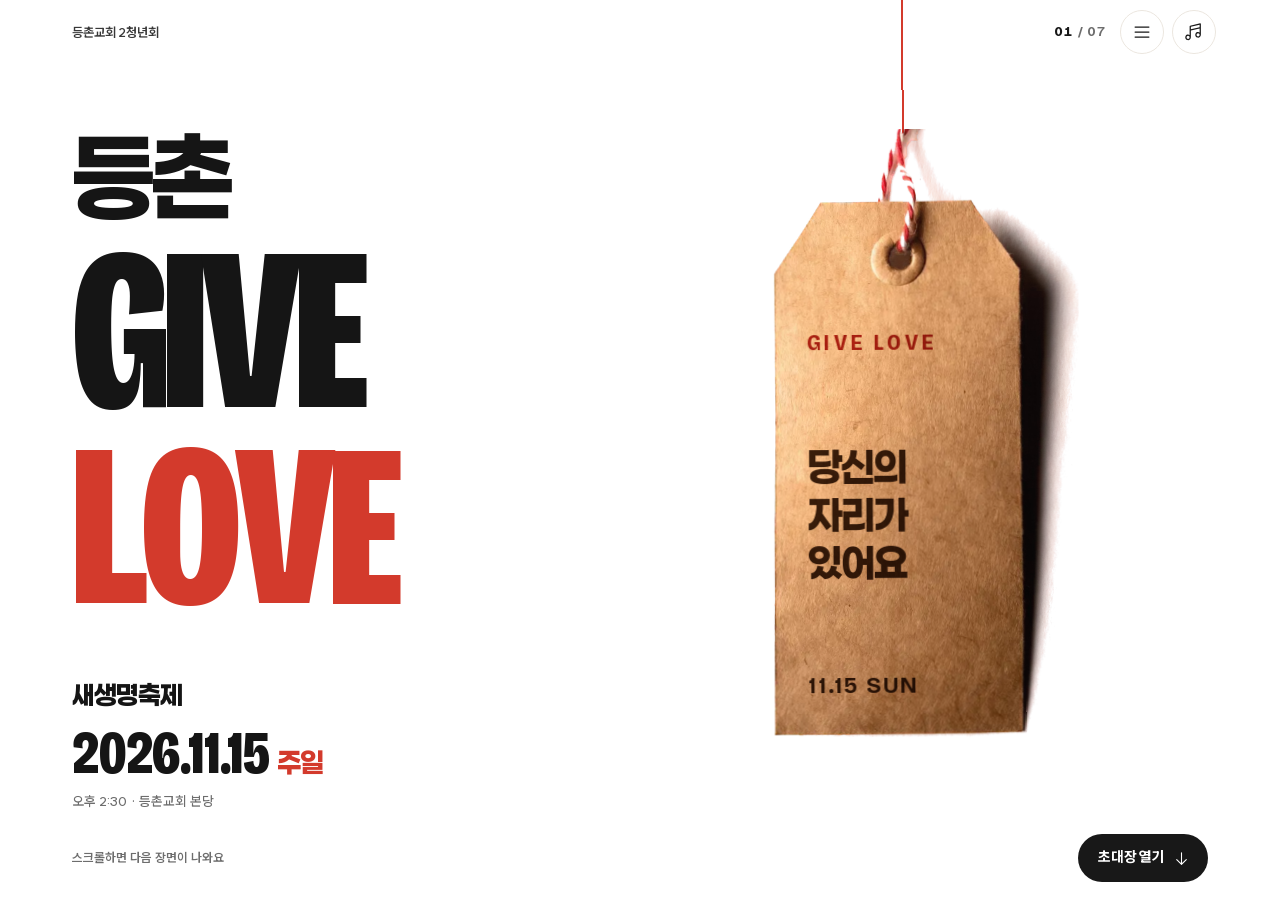
==== commit e8ba78de: "새생명축제 단독 초대장(v14): 한 화면에서 장면이 바뀌는 구성 - 플리마켓 내용과 '맛보기' 표현을 빼고 11/15 주일 오후 2:30 새생명축제에만 집중 - 페이지 스크롤 대" ====
--- a/index.html
+++ b/index.html
@@ -3,13 +3,13 @@
 <head>
 <meta charset="utf-8">
 <meta name="viewport" content="width=device-width, initial-scale=1, viewport-fit=cover">
-<title>등촌 GIVE LOVE | 11월 15일 새생명축제 · 11월 7일 맛보기 플리마켓</title>
-<meta name="description" content="등촌교회 2청년회가 11월 15일 주일 오후 2시 30분 새생명축제에 초대합니다. 일주일 앞선 11월 7일 토요일 낮 12시부터 오후 4시까지는 교육관 1층에서 맛보기 플리마켓이 열려요.">
+<title>등촌 GIVE LOVE | 11월 15일 새생명축제</title>
+<meta name="description" content="등촌교회 2청년회가 11월 15일 주일 오후 2시 30분, 등촌교회 본당에서 열리는 새생명축제에 초대합니다. 교회가 처음이어도, 오랜만이어도 괜찮아요.">
 <meta name="theme-color" content="#ffffff">
 <meta property="og:type" content="website">
 <meta property="og:site_name" content="등촌 GIVE LOVE">
 <meta property="og:title" content="등촌 GIVE LOVE · 새생명축제에 초대합니다">
-<meta property="og:description" content="11.15 주일 오후 2:30 새생명축제 · 11.07 토 12:00–16:00 맛보기 플리마켓 · 등촌교회">
+<meta property="og:description" content="11.15 주일 오후 2:30 · 등촌교회 본당. 당신의 자리가 있어요.">
 <meta property="og:image" content="https://prayer0420.github.io/deungchon-give-love/assets/img/og.jpg">
 <meta property="og:image:width" content="1200">
 <meta property="og:image:height" content="630">
@@ -20,301 +20,134 @@
 <link rel="preload" as="font" type="font/woff2" href="assets/fonts/bricolage.woff2" crossorigin>
 <link rel="preload" as="font" type="font/woff2" href="assets/fonts/paperlogy-800.woff2" crossorigin>
 <link rel="preload" as="image" href="assets/img/tag-hang.webp" type="image/webp">
-<link rel="stylesheet" href="assets/css/site.css">
+<link rel="stylesheet" href="assets/css/app.css">
 <script>
 (function () {
   var d = document.documentElement;
-  d.classList.add('js');
-  if (!window.matchMedia('(prefers-reduced-motion: reduce)').matches) d.classList.add('motion');
-  window.setTimeout(function () { if (!window.__glReady) d.classList.remove('motion'); }, 4000);
+  d.classList.add('js', 'deck');
+  if (window.matchMedia('(prefers-reduced-motion: reduce)').matches) d.classList.add('calm');
+  window.setTimeout(function () { if (!d.classList.contains('ready')) d.classList.remove('deck'); }, 4000);
 })();
 </script>
 <script defer src="assets/js/gsap.min.js"></script>
-<script defer src="assets/js/ScrollTrigger.min.js"></script>
-<script defer src="assets/js/SplitText.min.js"></script>
-<script defer src="assets/js/DrawSVGPlugin.min.js"></script>
-<script defer src="assets/js/lenis.min.js"></script>
-<script defer src="assets/js/Draggable.min.js"></script>
-<script defer src="assets/js/InertiaPlugin.min.js"></script>
-<script defer src="assets/js/Physics2DPlugin.min.js"></script>
-<script defer src="assets/js/ScrambleTextPlugin.min.js"></script>
-<script defer src="assets/js/site.js"></script>
-<script defer src="assets/js/play.js"></script>
+<script defer src="assets/js/app.js"></script>
 </head>
 <body>
-<a class="skip" href="#invite">초대장 본문으로 건너뛰기</a>
+<div class="stage" id="stage">
+  <div class="rail" aria-hidden="true"><i id="railFill"></i></div>
+  <header class="bar">
+    <p class="bar-k">등촌교회 2청년회</p>
+    <div class="bar-r">
+      <p class="count" aria-hidden="true"><b id="cNow">01</b><span>/ 07</span></p>
+      <button class="ib" id="menuBtn" type="button" aria-expanded="false" aria-controls="menu" aria-label="목차 열기"><svg class="ic" viewBox="0 0 256 256" aria-hidden="true" focusable="false"><path fill="currentColor" d="M224,128a8,8,0,0,1-8,8H40a8,8,0,0,1,0-16H216A8,8,0,0,1,224,128ZM40,72H216a8,8,0,0,0,0-16H40a8,8,0,0,0,0,16ZM216,184H40a8,8,0,0,0,0,16H216a8,8,0,0,0,0-16Z"/></svg></button>
+      <button class="ib" id="bgmBtn" type="button" aria-pressed="false" aria-label="배경음악 켜기"><svg class="ic" viewBox="0 0 256 256" aria-hidden="true" focusable="false"><path fill="currentColor" d="M212.92,17.69a8,8,0,0,0-6.86-1.45l-128,32A8,8,0,0,0,72,56V166.08A36,36,0,1,0,88,196V110.25l112-28v51.83A36,36,0,1,0,216,164V24A8,8,0,0,0,212.92,17.69ZM52,216a20,20,0,1,1,20-20A20,20,0,0,1,52,216ZM88,93.75V62.25l112-28v31.5ZM180,184a20,20,0,1,1,20-20A20,20,0,0,1,180,184Z"/></svg><span class="eq" aria-hidden="true"><i></i><i></i><i></i></span></button>
+    </div>
+  </header>
 
-<div class="cur" aria-hidden="true"><i class="cur-dot"></i><i class="cur-ring"><b class="cur-label"></b></i></div>
-<div class="dock">
-  <button class="dock-btn" id="menuBtn" type="button" aria-expanded="false" aria-controls="menu" aria-label="목차 열기"><svg class="ic" viewBox="0 0 256 256" aria-hidden="true" focusable="false"><path fill="currentColor" d="M224,128a8,8,0,0,1-8,8H40a8,8,0,0,1,0-16H216A8,8,0,0,1,224,128ZM40,72H216a8,8,0,0,0,0-16H40a8,8,0,0,0,0,16ZM216,184H40a8,8,0,0,0,0,16H216a8,8,0,0,0,0-16Z"/></svg></button>
-  <div class="dock-bgm">
-  <svg class="dock-ring" viewBox="0 0 54 54" aria-hidden="true" focusable="false"><circle cx="27" cy="27" r="25"/></svg>
-  <button class="dock-btn" id="bgmBtn" type="button" aria-pressed="false" aria-label="배경음악 켜기"><svg class="ic" viewBox="0 0 256 256" aria-hidden="true" focusable="false"><path fill="currentColor" d="M212.92,17.69a8,8,0,0,0-6.86-1.45l-128,32A8,8,0,0,0,72,56V166.08A36,36,0,1,0,88,196V110.25l112-28v51.83A36,36,0,1,0,216,164V24A8,8,0,0,0,212.92,17.69ZM52,216a20,20,0,1,1,20-20A20,20,0,0,1,52,216ZM88,93.75V62.25l112-28v31.5ZM180,184a20,20,0,1,1,20-20A20,20,0,0,1,180,184Z"/></svg><span class="eq" aria-hidden="true"><i></i><i></i><i></i></span></button>
+  <div class="vis" aria-hidden="true">
+    <div class="hang" id="hang">
+      <div class="hang-move" id="hangMove"><div class="hang-drop" id="hangDrop"><div class="hang-kick" id="hangKick"><div class="hang-swing" id="hangSwing">
+        <i class="hang-string"></i>
+        <div class="tag" id="tag">
+          <img src="assets/img/tag-hang.webp" width="440" height="899" alt="" fetchpriority="high" decoding="async">
+          <p class="ink" id="ink"><span class="ink-a" id="inkA">GIVE LOVE</span><span class="ink-b" id="inkB">당신의<br>자리가<br>있어요</span><span class="ink-c" id="inkC">11.15 SUN</span></p>
+        </div>
+      </div></div></div></div>
+    </div>
+    <figure class="obj"><img src="assets/img/fx-mime.webp" width="400" height="383" alt="" decoding="async"></figure>
+    <figure class="obj"><img src="assets/img/fx-drum.webp" width="400" height="396" alt="" decoding="async"></figure>
+    <figure class="obj"><img src="assets/img/fx-gift.webp" width="301" height="400" alt="" decoding="async"></figure>
+  </div>
+
+  <main class="scenes" id="scenes">
+    <section class="sc sc-cover" id="s-cover" aria-label="표지">
+      <div class="sc-in">
+        <h1 class="cv-title"><span class="sr">등촌 GIVE LOVE</span><span class="ln cv-ko" aria-hidden="true"><span>등촌</span></span><span class="ln cv-en cv-give" aria-hidden="true"><span class="w"><span class="c">G</span><span class="c">I</span><span class="c">V</span><span class="c">E</span></span></span><span class="ln cv-en cv-love" aria-hidden="true"><span class="w"><span class="c">L</span><span class="c">O</span><span class="c">V</span><span class="c">E</span></span></span></h1>
+        <div class="cv-info">
+          <p class="ln cv-name"><span>새생명축제</span></p>
+          <p class="ln cv-date"><span><b>2026.11.15</b><em>주일</em></span></p>
+          <p class="fd cv-place">오후 2:30 · 등촌교회 본당</p>
+        </div>
+      </div>
+    </section>
+
+    <section class="sc sc-invite" id="s-invite" aria-label="초대합니다">
+      <div class="sc-in">
+        <h2 class="h-serif"><span class="ln"><span>찬 바람이 불기 시작하는 11월,</span></span><span class="ln"><span>등촌교회 2청년회가</span></span><span class="ln"><span>당신을 새생명축제에</span></span><span class="ln"><span>초대합니다.</span></span></h2>
+        <p class="p fd">교회가 처음이어도, 오랜만이어도 괜찮아요. 편한 마음으로 오세요.</p>
+        <p class="sign fd">등촌교회 2청년회 드림</p>
+      </div>
+    </section>
+
+    <section class="sc sc-about" id="s-about" aria-label="새생명축제">
+      <div class="sc-in">
+        <h2 class="h h-big"><span class="ln"><span>새생명축제</span></span></h2>
+        <p class="p p-lg fd">등촌교회가 해마다 11월에 여는 잔치예요. 교회 문턱을 낮추고, 처음 오는 이웃을 반갑게 맞는 날이에요.</p>
+      </div>
+    </section>
+
+    <section class="sc sc-when" id="s-when" aria-label="날짜와 시간">
+      <div class="sc-in">
+        <p class="when-d ln"><span>11.15</span></p>
+        <p class="when-t ln"><span>주일 오후 2:30</span></p>
+        <p class="when-c fd" id="ddTxt">2026년 11월 15일 주일 오후 2시 30분</p>
+        <div class="acts fd"><a class="btn" id="calBtn" href="assets/new-life.ics" download="new-life.ics" data-gcal="https://calendar.google.com/calendar/render?action=TEMPLATE&text=%EB%93%B1%EC%B4%8C%EA%B5%90%ED%9A%8C%20%EC%83%88%EC%83%9D%EB%AA%85%EC%B6%95%EC%A0%9C&dates=20261115T053000Z/20261115T073000Z&location=%EB%93%B1%EC%B4%8C%EA%B5%90%ED%9A%8C%20%EB%B3%B8%EB%8B%B9%20(%EC%84%9C%EC%9A%B8%20%EC%96%91%EC%B2%9C%EA%B5%AC%20%EB%AA%A9%EB%8F%99%EC%A4%91%EC%95%99%EB%B6%81%EB%A1%9C8%EA%B8%B8%2049)&details=%EB%93%B1%EC%B4%8C%EA%B5%90%ED%9A%8C%202%EC%B2%AD%EB%85%84%ED%9A%8C%EA%B0%80%20%EC%B4%88%EB%8C%80%ED%95%98%EB%8A%94%20%EC%83%88%EC%83%9D%EB%AA%85%EC%B6%95%EC%A0%9C%EC%98%88%EC%9A%94.%20%EC%98%A4%ED%9B%84%202%EC%8B%9C%2030%EB%B6%84%EC%97%90%20%EC%8B%9C%EC%9E%91%ED%95%B4%EC%9A%94.%20https%3A%2F%2Fprayer0420.github.io%2Fdeungchon-give-love%2F"><svg class="ic" viewBox="0 0 256 256" aria-hidden="true" focusable="false"><path fill="currentColor" d="M208,32H184V24a8,8,0,0,0-16,0v8H88V24a8,8,0,0,0-16,0v8H48A16,16,0,0,0,32,48V208a16,16,0,0,0,16,16H208a16,16,0,0,0,16-16V48A16,16,0,0,0,208,32ZM72,48v8a8,8,0,0,0,16,0V48h80v8a8,8,0,0,0,16,0V48h24V80H48V48ZM208,208H48V96H208V208Zm-48-56a8,8,0,0,1-8,8H136v16a8,8,0,0,1-16,0V160H104a8,8,0,0,1,0-16h16V128a8,8,0,0,1,16,0v16h16A8,8,0,0,1,160,152Z"/></svg><span>캘린더에 저장</span></a></div>
+      </div>
+    </section>
+
+    <section class="sc sc-prog" id="s-prog" aria-label="프로그램">
+      <div class="sc-in">
+        <p class="prog-k fd">축제에서 만나요</p>
+        <div class="items">
+          <div class="it"><p class="it-n ln"><span>01<i>/ 03</i></span></p><h3 class="it-t ln"><span>무언극</span></h3><p class="it-p fd">말 없이 몸짓으로 전하는 이야기</p></div>
+          <div class="it"><p class="it-n ln"><span>02<i>/ 03</i></span></p><h3 class="it-t ln"><span>난타</span></h3><p class="it-p fd">힘차게 두드리는 리듬 공연</p></div>
+          <div class="it"><p class="it-n ln"><span>03<i>/ 03</i></span></p><h3 class="it-t ln"><span>웰컴키트</span></h3><p class="it-p fd">처음 온 분께 드리는 작은 선물</p></div>
+        </div>
+      </div>
+    </section>
+
+    <section class="sc sc-place" id="s-place" aria-label="오시는 길">
+      <div class="sc-in">
+        <h2 class="h h-big"><span class="ln"><span>등촌교회 본당</span></span></h2>
+        <p class="addr fd"><span>서울 양천구 목동중앙북로8길 49</span><button class="chip" type="button" data-copy="서울 양천구 목동중앙북로8길 49"><svg class="ic" viewBox="0 0 256 256" aria-hidden="true" focusable="false"><path fill="currentColor" d="M165.66,90.34a8,8,0,0,1,0,11.32l-64,64a8,8,0,0,1-11.32-11.32l64-64A8,8,0,0,1,165.66,90.34ZM215.6,40.4a56,56,0,0,0-79.2,0L106.34,70.45a8,8,0,0,0,11.32,11.32l30.06-30a40,40,0,0,1,56.57,56.56l-30.07,30.06a8,8,0,0,0,11.31,11.32L215.6,119.6a56,56,0,0,0,0-79.2ZM138.34,174.22l-30.06,30.06a40,40,0,1,1-56.56-56.57l30.05-30.05a8,8,0,0,0-11.32-11.32L40.4,136.4a56,56,0,0,0,79.2,79.2l30.06-30.07a8,8,0,0,0-11.32-11.31Z"/></svg><span>주소 복사</span></button></p>
+        <div class="acts fd"><a class="btn" href="https://map.naver.com/p/search/%EC%84%9C%EC%9A%B8%20%EC%96%91%EC%B2%9C%EA%B5%AC%20%EB%AA%A9%EB%8F%99%EC%A4%91%EC%95%99%EB%B6%81%EB%A1%9C8%EA%B8%B8%2049" target="_blank" rel="noopener"><span>네이버 지도</span><svg class="ic" viewBox="0 0 256 256" aria-hidden="true" focusable="false"><path fill="currentColor" d="M200,64V168a8,8,0,0,1-16,0V83.31L69.66,197.66a8,8,0,0,1-11.32-11.32L172.69,72H88a8,8,0,0,1,0-16H192A8,8,0,0,1,200,64Z"/></svg></a><a class="btn" href="https://map.kakao.com/link/search/%EC%84%9C%EC%9A%B8%20%EC%96%91%EC%B2%9C%EA%B5%AC%20%EB%AA%A9%EB%8F%99%EC%A4%91%EC%95%99%EB%B6%81%EB%A1%9C8%EA%B8%B8%2049" target="_blank" rel="noopener"><span>카카오맵</span><svg class="ic" viewBox="0 0 256 256" aria-hidden="true" focusable="false"><path fill="currentColor" d="M200,64V168a8,8,0,0,1-16,0V83.31L69.66,197.66a8,8,0,0,1-11.32-11.32L172.69,72H88a8,8,0,0,1,0-16H192A8,8,0,0,1,200,64Z"/></svg></a></div>
+        <p class="note fd">2청년회는 27세 이상 미혼 청년들의 공동체예요. 매주 주일 오후 2시 30분, 본당에서 예배해요.</p>
+      </div>
+    </section>
+
+    <section class="sc sc-final" id="s-final" aria-label="함께 가요">
+      <div class="sc-in">
+        <h2 class="h h-fin"><span class="ln"><span>당신이 오면</span></span><span class="ln"><span>완성돼요</span></span></h2>
+        <p class="p fd" id="goTxt">11월 15일 주일 오후 2시 30분, 본당에서 기다릴게요.</p>
+        <div class="acts fd"><button class="btn btn-solid" id="goBtn" type="button"><span>갈게요</span></button><button class="btn" id="shareBtn" type="button"><svg class="ic" viewBox="0 0 256 256" aria-hidden="true" focusable="false"><path fill="currentColor" d="M176,160a39.89,39.89,0,0,0-28.62,12.09l-46.1-29.63a39.8,39.8,0,0,0,0-28.92l46.1-29.63a40,40,0,1,0-8.66-13.45l-46.1,29.63a40,40,0,1,0,0,55.82l46.1,29.63A40,40,0,1,0,176,160Zm0-128a24,24,0,1,1-24,24A24,24,0,0,1,176,32ZM64,152a24,24,0,1,1,24-24A24,24,0,0,1,64,152Zm112,72a24,24,0,1,1,24-24A24,24,0,0,1,176,224Z"/></svg><span>초대장 보내기</span></button></div>
+      </div>
+    </section>
+  </main>
+
+  <div class="ctrl">
+    <p class="ctrl-hint" id="hint">화면을 위로 넘기면 다음 장면이 나와요</p>
+    <button class="next" id="nextBtn" type="button" aria-label="다음 장면으로"><span id="nextLabel">초대장 열기</span><svg class="ic" viewBox="0 0 256 256" aria-hidden="true" focusable="false"><path fill="currentColor" d="M205.66,149.66l-72,72a8,8,0,0,1-11.32,0l-72-72a8,8,0,0,1,11.32-11.32L120,196.69V40a8,8,0,0,1,16,0V196.69l58.34-58.35a8,8,0,0,1,11.32,11.32Z"/></svg></button>
   </div>
 </div>
+
 <nav class="menu" id="menu" aria-label="목차" hidden>
   <div class="menu-in">
     <div class="menu-top"><p class="menu-k">목차</p><button class="menu-x" id="menuX" type="button" aria-label="목차 닫기"><svg class="ic" viewBox="0 0 256 256" aria-hidden="true" focusable="false"><path fill="currentColor" d="M205.66,194.34a8,8,0,0,1-11.32,11.32L128,139.31,61.66,205.66a8,8,0,0,1-11.32-11.32L116.69,128,50.34,61.66A8,8,0,0,1,61.66,50.34L128,116.69l66.34-66.35a8,8,0,0,1,11.32,11.32L139.31,128Z"/></svg></button></div>
     <ol class="menu-list">
-      <li><a href="#invite"><span class="mn">01</span><b>초대장</b><small>2청년회가 보내는 편지</small></a></li>
-      <li><a href="#festival"><span class="mn">02</span><b>새생명축제</b><small>11.15 주일 오후 2:30 · 본당</small></a></li>
-      <li><a href="#date"><span class="mn">03</span><b>11월의 두 날</b><small>달력 · 디데이 · 캘린더 저장</small></a></li>
-      <li><a href="#market"><span class="mn">04</span><b>맛보기 플리마켓</b><small>11.07 토 12:00–16:00 · 교육관 1층</small></a></li>
-      <li><a href="#programs"><span class="mn">05</span><b>장터 구경</b><small>먹거리 · 마켓 · 체험</small></a></li>
-      <li><a href="#give"><span class="mn">06</span><b>나눔</b><small>판매 수익금 전액 기부</small></a></li>
-      <li><a href="#welcome"><span class="mn">07</span><b>처음 오신 분께</b><small>웰컴 쿠폰</small></a></li>
-      <li><a href="#map"><span class="mn">08</span><b>오시는 길</b><small>주소 · 지도 · 비 오는 날</small></a></li>
-      <li><a href="#share"><span class="mn">09</span><b>초대장 보내기</b><small>공유 · 링크 복사</small></a></li>
+      <li><a href="#s-cover" data-step="0"><span class="mn">01</span><b>표지</b><small>등촌 GIVE LOVE</small></a></li>
+      <li><a href="#s-invite" data-step="1"><span class="mn">02</span><b>초대</b><small>2청년회가 보내는 편지</small></a></li>
+      <li><a href="#s-about" data-step="2"><span class="mn">03</span><b>새생명축제</b><small>어떤 날인가요</small></a></li>
+      <li><a href="#s-when" data-step="3"><span class="mn">04</span><b>날짜</b><small>11월 15일 주일 오후 2:30</small></a></li>
+      <li><a href="#s-prog" data-step="4"><span class="mn">05</span><b>프로그램</b><small>무언극 · 난타 · 웰컴키트</small></a></li>
+      <li><a href="#s-place" data-step="7"><span class="mn">06</span><b>오시는 길</b><small>등촌교회 본당</small></a></li>
+      <li><a href="#s-final" data-step="8"><span class="mn">07</span><b>함께 가요</b><small>초대장 보내기</small></a></li>
     </ol>
-    <p class="menu-foot">누르면 그 장면으로 바로 이동해요.</p>
+    <p class="menu-foot">주최 등촌교회 2청년회 · <a href="https://www.deungchon.org" target="_blank" rel="noopener">등촌교회 홈페이지</a></p>
   </div>
 </nav>
-<button class="next" id="nextCue" type="button" aria-hidden="true" tabindex="-1"><span class="next-t">다음</span><b class="next-l">새생명축제</b><svg class="ic" viewBox="0 0 256 256" aria-hidden="true" focusable="false"><path fill="currentColor" d="M205.66,149.66l-72,72a8,8,0,0,1-11.32,0l-72-72a8,8,0,0,1,11.32-11.32L120,196.69V40a8,8,0,0,1,16,0V196.69l58.34-58.35a8,8,0,0,1,11.32,11.32Z"/></svg></button>
+<div class="toast" id="toast" role="status" aria-live="polite"></div>
+<p class="sr" id="live" aria-live="polite"></p>
 <audio id="bgm" loop preload="none" src="assets/audio/bgm.m4a"></audio>
-
-<main class="page" id="page">
-  <svg class="thread" id="thread" aria-hidden="true" focusable="false"><path id="threadPath" d=""/></svg>
-
-  <header class="hero" id="top">
-    <p class="hero-kicker">등촌교회 2청년회 <span aria-hidden="true">·</span> 새생명축제</p>
-    <h1 class="hero-title" data-cursor="눌러요">
-      <span class="sr">등촌 GIVE LOVE</span>
-      <span class="ht-ko m" aria-hidden="true"><span>등촌</span></span>
-      <span class="ht-en ht-give m" aria-hidden="true"><span class="c">G</span><span class="c">I</span><span class="c">V</span><span class="c">E</span></span>
-      <span class="ht-en ht-love m" aria-hidden="true"><span class="c">L</span><span class="c">O</span><span class="c">V</span><span class="c">E</span></span>
-    </h1>
-    <div class="hang" aria-hidden="true">
-      <div class="hang-drop"><div class="hang-kick"><div class="hang-swing">
-        <i class="hang-string"></i>
-        <div class="hang-tag" data-cursor="흔들기">
-          <img src="assets/img/tag-hang.webp" width="440" height="899" alt="" fetchpriority="high" decoding="async">
-          <p class="tag-ink"><span class="ti-a">GIVE LOVE</span><span class="ti-b">이 값은<br>사랑이<br>됩니다</span><span class="ti-c">11.07 SAT</span></p>
-        </div>
-      </div></div></div>
-    </div>
-    <div class="hero-info">
-      <p class="hi-name">새생명축제</p>
-      <p class="hi-date"><b>2026.11.15</b><span>주일</span></p>
-      <p class="hi-place">오후 2:30 · 등촌교회 본당</p>
-      <p class="hi-pre"><i aria-hidden="true">♥</i>맛보기 플리마켓 <b>11.07 토 낮 12시</b></p>
-      <p class="hi-cue" aria-hidden="true"><span>아래로 내려 보세요</span><svg class="ic" viewBox="0 0 256 256" aria-hidden="true" focusable="false"><path fill="currentColor" d="M205.66,149.66l-72,72a8,8,0,0,1-11.32,0l-72-72a8,8,0,0,1,11.32-11.32L120,196.69V40a8,8,0,0,1,16,0V196.69l58.34-58.35a8,8,0,0,1,11.32,11.32Z"/></svg></p>
-    </div>
-  </header>
-
-  <section class="env" id="envelope" aria-label="초대장 봉투">
-    <div class="env-in">
-      <div class="env-hint" aria-hidden="true"><p class="eh-t">2청년회가 보낸 초대장이 도착했어요</p><p class="eh-s"><svg class="ic" viewBox="0 0 256 256" aria-hidden="true" focusable="false"><path fill="currentColor" d="M56,76a60,60,0,0,1,120,0,8,8,0,0,1-16,0,44,44,0,0,0-88,0,8,8,0,1,1-16,0Zm140,44a27.9,27.9,0,0,0-13.36,3.39A28,28,0,0,0,144,106.7V76a28,28,0,0,0-56,0v80l-3.82-6.13a28,28,0,0,0-48.41,28.17l29.32,50A8,8,0,1,0,78.89,220L49.6,170a12,12,0,1,1,20.78-12l.14.23,18.68,30A8,8,0,0,0,104,184V76a12,12,0,0,1,24,0v68a8,8,0,1,0,16,0V132a12,12,0,0,1,24,0v20a8,8,0,0,0,16,0v-4a12,12,0,0,1,24,0v36c0,21.61-7.1,36.3-7.16,36.42a8,8,0,0,0,3.58,10.73A7.9,7.9,0,0,0,208,232a8,8,0,0,0,7.16-4.42c.37-.73,8.85-18,8.85-43.58V148A28,28,0,0,0,196,120Z"/></svg>봉투를 누르거나 아래로 내리면 열려요</p></div>
-      <div class="env-box" id="envBox" role="button" tabindex="0" aria-label="초대장 봉투 열기" data-cursor="열기">
-        <div class="env-back"></div>
-        <div class="env-card"><p class="ec-k">New Life Festival</p><p class="ec-t">초대합니다</p><p class="ec-m">GIVE <b>LOVE</b></p><p class="ec-d">2026.11.15 SUN 2:30 PM</p><p class="ec-s">맛보기 플리마켓 11.07 SAT 12:00</p></div>
-        <div class="env-front"></div>
-        <div class="env-flap"><i></i></div>
-        <span class="env-seal" aria-hidden="true">♥</span>
-      </div>
-      <p class="env-after" aria-hidden="true"><span>편지를 꺼냈어요. 아래로 내려 읽어 보세요</span><svg class="ic" viewBox="0 0 256 256" aria-hidden="true" focusable="false"><path fill="currentColor" d="M205.66,149.66l-72,72a8,8,0,0,1-11.32,0l-72-72a8,8,0,0,1,11.32-11.32L120,196.69V40a8,8,0,0,1,16,0V196.69l58.34-58.35a8,8,0,0,1,11.32,11.32Z"/></svg></p>
-    </div>
-  </section>
-  <section class="sec invite" id="invite" data-thread="R">
-    <h2 class="sec-h"><span class="sec-en">Invitation</span><span class="h-txt">초대합니다</span></h2>
-    <div class="letter">
-      <p><span>찬 바람이 불기 시작하는 11월,</span></p>
-      <p><span>등촌교회 2청년회가</span></p>
-      <p><span>여러분을 새생명축제에 초대합니다.</span></p>
-      <p class="gap"><span>새생명축제는 처음 오는 이웃을</span></p>
-      <p><span>반갑게 맞는 등촌교회의 잔치예요.</span></p>
-      <p><span>무언극과 난타 공연을 준비하며</span></p>
-      <p><span>설레는 마음으로 기다리고 있어요.</span></p>
-      <p class="note"><span><b>새생명축제</b>11.15 주일 오후 2:30 · 등촌교회 본당</span></p>
-      <p class="gap"><span>축제가 더 기다려지도록</span></p>
-      <p><span>일주일 앞서 작은 장터도 열어요.</span></p>
-      <p><span>떡볶이 한 접시 나누며</span></p>
-      <p><span>먼저 얼굴을 익혀요.</span></p>
-      <p class="note"><span><b>맛보기 플리마켓</b>11.07 토 낮 12시–오후 4시 · 교육관 1층</span></p>
-      <p class="gap"><span>교회가 처음이어도,</span></p>
-      <p><span>오랜만이어도 괜찮아요.</span></p>
-      <p><span>동네 이웃 누구나,</span></p>
-      <p><span>부담 없이 놀러 오세요.</span></p>
-    </div>
-    <p class="sign" data-up><span>등촌교회 2청년회</span> 드림</p>
-    <p class="cue" data-up><span>새생명축제부터 하나씩 소개할게요</span><b>계속 내려 보세요<svg class="ic" viewBox="0 0 256 256" aria-hidden="true" focusable="false"><path fill="currentColor" d="M205.66,149.66l-72,72a8,8,0,0,1-11.32,0l-72-72a8,8,0,0,1,11.32-11.32L120,196.69V40a8,8,0,0,1,16,0V196.69l58.34-58.35a8,8,0,0,1,11.32,11.32Z"/></svg></b></p>
-  </section>
-
-  <section class="sec fest" id="festival" data-thread="L">
-    <h2 class="sec-h"><span class="sec-en">New Life Festival</span><span class="h-txt">새생명축제</span></h2>
-    <p class="fill" id="fillText">새생명축제는 등촌교회가 해마다 11월에 여는 전도 축제예요. 교회 문턱을 낮추고 처음 오는 이웃을 반갑게 맞는 날이에요. 올해 2청년회는 11월 15일 주일 오후 2시 30분, 정성껏 준비한 무대로 여러분을 기다려요.</p>
-    <div class="worship">
-      <svg class="clock" viewBox="0 0 200 200" aria-hidden="true" focusable="false" data-cursor="돌리기">
-        <circle class="c-face" cx="100" cy="100" r="94"/>
-        <g class="c-ticks"><line x1="100" y1="10" x2="100" y2="26" transform="rotate(0 100 100)"/><line x1="100" y1="12" x2="100" y2="20" transform="rotate(30 100 100)"/><line x1="100" y1="12" x2="100" y2="20" transform="rotate(60 100 100)"/><line x1="100" y1="10" x2="100" y2="26" transform="rotate(90 100 100)"/><line x1="100" y1="12" x2="100" y2="20" transform="rotate(120 100 100)"/><line x1="100" y1="12" x2="100" y2="20" transform="rotate(150 100 100)"/><line x1="100" y1="10" x2="100" y2="26" transform="rotate(180 100 100)"/><line x1="100" y1="12" x2="100" y2="20" transform="rotate(210 100 100)"/><line x1="100" y1="12" x2="100" y2="20" transform="rotate(240 100 100)"/><line x1="100" y1="10" x2="100" y2="26" transform="rotate(270 100 100)"/><line x1="100" y1="12" x2="100" y2="20" transform="rotate(300 100 100)"/><line x1="100" y1="12" x2="100" y2="20" transform="rotate(330 100 100)"/></g>
-        <line class="c-h" x1="100" y1="100" x2="100" y2="54" transform="rotate(75 100 100)"/>
-        <line class="c-m" x1="100" y1="100" x2="100" y2="28" transform="rotate(180 100 100)"/>
-        <circle class="c-pin" cx="100" cy="100" r="5.5"/>
-      </svg>
-      <div class="w-text">
-        <p class="w-k" data-up>11월 15일 주일</p>
-        <p class="w-time" data-up><span>오후</span><b>2:30</b></p>
-        <p class="w-place" data-up>등촌교회 본당</p>
-      </div>
-    </div>
-    <p class="fx-h" data-up>축제에서 만나요</p>
-    <ol class="fx">
-      <li class="fx-i" data-up data-cursor="눌러요"><div class="fx-t"><span class="fx-n">01</span><h3>무언극</h3><p>말 없이 몸짓으로 전하는 이야기</p></div><figure class="fx-img"><img src="assets/img/fx-mime.webp" width="400" height="383" alt="검은 중절모와 흰 장갑" loading="lazy" decoding="async"></figure></li>
-      <li class="fx-i" data-up data-cursor="눌러요"><div class="fx-t"><span class="fx-n">02</span><h3>난타</h3><p>힘차게 두드리는 리듬 공연</p></div><figure class="fx-img"><img src="assets/img/fx-drum.webp" width="400" height="396" alt="북채 두 개를 올린 빨간 북" loading="lazy" decoding="async"></figure></li>
-      <li class="fx-i" data-up data-cursor="눌러요"><div class="fx-t"><span class="fx-n">03</span><h3>웰컴키트</h3><p>처음 온 분께 드리는 작은 선물</p></div><figure class="fx-img"><img src="assets/img/fx-gift.webp" width="301" height="400" alt="빨간 리본을 묶은 크라프트 선물 봉투" loading="lazy" decoding="async"></figure></li>
-    </ol>
-    <p class="fest-note" data-up>2청년회는 27세 이상 미혼 청년들이 함께 예배하고 교제하는 공동체예요. 매주 주일 오후 2시 30분, 본당에서 예배해요. 축제에서 만난 인연, 다음 주일에도 이어 가요.</p>
-  </section>
-
-  <section class="sec date" id="date" data-thread="R">
-    <div class="date-in">
-      <div class="date-a">
-        <h2 class="sec-h"><span class="sec-en">Date</span><span class="h-txt">11월,<br>두 번 만나요</span></h2>
-        <p class="sec-p" data-up>새생명축제 일주일 전, 맛보기 플리마켓이 먼저 열려요. 두 날 모두 캘린더에 담아 두세요.</p>
-        <div class="dday" data-up>
-          <p class="dday-k" id="ddK">새생명축제까지</p>
-          <p class="dday-big" id="ddBig" aria-hidden="true" data-cursor="눌러요"><span class="dd-d">D</span><span class="dd-x" id="ddX">-</span><span class="dd-n" id="ddN">36</span></p>
-          <p class="dday-txt" id="ddTxt">2026년 11월 15일 주일 오후 2시 30분</p>
-          <p class="dday-sub" id="ddSub"><b>맛보기 플리마켓 D-28</b> 11월 7일 토요일 낮 12시</p>
-        </div>
-        <div class="btn-row" data-up>
-          <a class="btn" id="calFest" href="assets/new-life.ics" download="new-life.ics" data-gcal="https://calendar.google.com/calendar/render?action=TEMPLATE&text=%EB%93%B1%EC%B4%8C%EA%B5%90%ED%9A%8C%20%EC%83%88%EC%83%9D%EB%AA%85%EC%B6%95%EC%A0%9C&dates=20261115T053000Z/20261115T073000Z&location=%EB%93%B1%EC%B4%8C%EA%B5%90%ED%9A%8C%20%EB%B3%B8%EB%8B%B9%20(%EC%84%9C%EC%9A%B8%20%EC%96%91%EC%B2%9C%EA%B5%AC%20%EB%AA%A9%EB%8F%99%EC%A4%91%EC%95%99%EB%B6%81%EB%A1%9C8%EA%B8%B8%2049)&details=%EB%93%B1%EC%B4%8C%EA%B5%90%ED%9A%8C%202%EC%B2%AD%EB%85%84%ED%9A%8C%EA%B0%80%20%EC%B4%88%EB%8C%80%ED%95%98%EB%8A%94%20%EC%83%88%EC%83%9D%EB%AA%85%EC%B6%95%EC%A0%9C%EC%98%88%EC%9A%94.%20%EC%98%A4%ED%9B%84%202%EC%8B%9C%2030%EB%B6%84%EC%97%90%20%EC%8B%9C%EC%9E%91%ED%95%B4%EC%9A%94.%20https%3A%2F%2Fprayer0420.github.io%2Fdeungchon-give-love%2F"><svg class="ic" viewBox="0 0 256 256" aria-hidden="true" focusable="false"><path fill="currentColor" d="M208,32H184V24a8,8,0,0,0-16,0v8H88V24a8,8,0,0,0-16,0v8H48A16,16,0,0,0,32,48V208a16,16,0,0,0,16,16H208a16,16,0,0,0,16-16V48A16,16,0,0,0,208,32ZM72,48v8a8,8,0,0,0,16,0V48h80v8a8,8,0,0,0,16,0V48h24V80H48V48ZM208,208H48V96H208V208Zm-48-56a8,8,0,0,1-8,8H136v16a8,8,0,0,1-16,0V160H104a8,8,0,0,1,0-16h16V128a8,8,0,0,1,16,0v16h16A8,8,0,0,1,160,152Z"/></svg><span>15일 새생명축제 저장</span></a>
-          <a class="btn" id="calBtn" href="assets/give-love.ics" download="give-love.ics" data-gcal="https://calendar.google.com/calendar/render?action=TEMPLATE&text=%EB%93%B1%EC%B4%8C%20GIVE%20LOVE%20%EB%A7%9B%EB%B3%B4%EA%B8%B0%20%ED%94%8C%EB%A6%AC%EB%A7%88%EC%BC%93&dates=20261107T030000Z/20261107T070000Z&location=%EB%93%B1%EC%B4%8C%EA%B5%90%ED%9A%8C%20%EA%B5%90%EC%9C%A1%EA%B4%80%201%EC%B8%B5%20(%EC%84%9C%EC%9A%B8%20%EC%96%91%EC%B2%9C%EA%B5%AC%20%EB%AA%A9%EB%8F%99%EC%A4%91%EC%95%99%EB%B6%81%EB%A1%9C8%EA%B8%B8%2049)&details=11%EC%9B%94%2015%EC%9D%BC%20%EC%A3%BC%EC%9D%BC%20%EC%83%88%EC%83%9D%EB%AA%85%EC%B6%95%EC%A0%9C%EB%A5%BC%20%EC%95%9E%EB%91%90%EA%B3%A0%20%EB%93%B1%EC%B4%8C%EA%B5%90%ED%9A%8C%202%EC%B2%AD%EB%85%84%ED%9A%8C%EA%B0%80%20%EC%97%AC%EB%8A%94%20%EB%A7%9B%EB%B3%B4%EA%B8%B0%20%ED%94%8C%EB%A6%AC%EB%A7%88%EC%BC%93%EC%9D%B4%EC%97%90%EC%9A%94.%20%EB%8F%99%EB%84%A4%20%EC%9D%B4%EC%9B%83%20%EB%88%84%EA%B5%AC%EB%82%98%20%EB%B6%80%EB%8B%B4%20%EC%97%86%EC%9D%B4%20%EB%86%80%EB%9F%AC%20%EC%98%A4%EC%84%B8%EC%9A%94.%20https%3A%2F%2Fprayer0420.github.io%2Fdeungchon-give-love%2F"><svg class="ic" viewBox="0 0 256 256" aria-hidden="true" focusable="false"><path fill="currentColor" d="M208,32H184V24a8,8,0,0,0-16,0v8H88V24a8,8,0,0,0-16,0v8H48A16,16,0,0,0,32,48V208a16,16,0,0,0,16,16H208a16,16,0,0,0,16-16V48A16,16,0,0,0,208,32ZM72,48v8a8,8,0,0,0,16,0V48h80v8a8,8,0,0,0,16,0V48h24V80H48V48ZM208,208H48V96H208V208Zm-48-56a8,8,0,0,1-8,8H136v16a8,8,0,0,1-16,0V160H104a8,8,0,0,1,0-16h16V128a8,8,0,0,1,16,0v16h16A8,8,0,0,1,160,152Z"/></svg><span>7일 플리마켓 저장</span></a>
-        </div>
-      </div>
-      <div class="cal">
-        <div class="cal-fig" role="img" aria-label="2026년 11월 달력. 7일 토요일 맛보기 플리마켓에 하트, 15일 주일 새생명축제에 빨간 동그라미 표시">
-          <p class="cal-ym"><b>11</b><span>November 2026</span></p>
-          <div class="cal-grid" aria-hidden="true"><span class="dow sun">일</span><span class="dow">월</span><span class="dow">화</span><span class="dow">수</span><span class="dow">목</span><span class="dow">금</span><span class="dow">토</span><span class="d sun">1</span><span class="d">2</span><span class="d">3</span><span class="d">4</span><span class="d">5</span><span class="d">6</span><span class="d on" data-cursor="눌러요"><b>7</b><svg class="cal-heart" viewBox="0 0 120 110" aria-hidden="true"><path d="M58 99C34 83 9 63 10 39 11 16 40 6 58 30 74 6 107 10 110 37 113 62 86 82 61 100 56 104 49 103 46 98"/></svg></span><span class="d sun">8</span><span class="d">9</span><span class="d">10</span><span class="d">11</span><span class="d">12</span><span class="d">13</span><span class="d">14</span><span class="d sun fest" data-cursor="눌러요"><i class="fest-dot" aria-hidden="true"></i><b>15</b></span><span class="d">16</span><span class="d">17</span><span class="d">18</span><span class="d">19</span><span class="d">20</span><span class="d">21</span><span class="d sun">22</span><span class="d">23</span><span class="d">24</span><span class="d">25</span><span class="d">26</span><span class="d">27</span><span class="d">28</span><span class="d sun">29</span><span class="d">30</span></div>
-        </div>
-        <ul class="cal-key">
-          <li><i class="k-heart" aria-hidden="true">♥</i><b>7일 토요일</b><span>맛보기 플리마켓</span></li>
-          <li><i class="k-dot" aria-hidden="true"></i><b>15일 주일</b><span>새생명축제</span></li>
-        </ul>
-        <p class="tip" aria-hidden="true"><svg class="ic" viewBox="0 0 256 256" aria-hidden="true" focusable="false"><path fill="currentColor" d="M56,76a60,60,0,0,1,120,0,8,8,0,0,1-16,0,44,44,0,0,0-88,0,8,8,0,1,1-16,0Zm140,44a27.9,27.9,0,0,0-13.36,3.39A28,28,0,0,0,144,106.7V76a28,28,0,0,0-56,0v80l-3.82-6.13a28,28,0,0,0-48.41,28.17l29.32,50A8,8,0,1,0,78.89,220L49.6,170a12,12,0,1,1,20.78-12l.14.23,18.68,30A8,8,0,0,0,104,184V76a12,12,0,0,1,24,0v68a8,8,0,1,0,16,0V132a12,12,0,0,1,24,0v20a8,8,0,0,0,16,0v-4a12,12,0,0,1,24,0v36c0,21.61-7.1,36.3-7.16,36.42a8,8,0,0,0,3.58,10.73A7.9,7.9,0,0,0,208,232a8,8,0,0,0,7.16-4.42c.37-.73,8.85-18,8.85-43.58V148A28,28,0,0,0,196,120Z"/></svg>표시한 날짜를 눌러 보세요</p>
-      </div>
-    </div>
-  </section>
-
-  <div class="tape" aria-hidden="true" data-cursor="빨리!"><div class="tape-track"><div class="tape-seq"><span>GIVE LOVE</span><i>♥</i><span class="ko">맛보기 플리마켓</span><i>♥</i><span>11.07 SAT</span><i>♥</i><span>12:00–16:00</span><i>♥</i><span class="ko">새생명축제</span><i>♥</i><span>11.15 SUN</span><i>♥</i></div></div></div>
-
-  <section class="sec market" id="market" data-thread="L">
-    <h2 class="sec-h"><span class="sec-en">Flea Market</span><span class="h-txt">축제 전에,<br>맛보기 장터</span></h2>
-    <p class="sec-p" data-up>새생명축제를 일주일 앞둔 토요일, 누구나 편하게 들를 수 있는 작은 장터가 먼저 열려요.</p>
-    <dl class="mk-info" data-up>
-      <div><dt>언제</dt><dd>11월 7일 토요일 낮 12시–오후 4시</dd></div>
-      <div><dt>어디서</dt><dd>등촌교회 교육관 1층 실내 로비와 야외 주차장<small>먹거리는 야외 주차장에서 바로 만들어요.</small></dd></div>
-      <div><dt>안내</dt><dd>본부와 환전소가 있어요.<small>궁금한 건 언제든 물어보세요.</small></dd></div>
-    </dl>
-    <p class="kin"><span>먹고</span><i>·</i><span>사고</span><i>·</i><span>만들고</span><i>·</i><span class="r">놀고</span></p>
-    <p class="sec-p" data-up>먹거리, 마켓, 체험 부스가 기다려요.</p>
-    <div class="mk-waffle"><img src="assets/img/waffle-market.jpg" width="1100" height="1100" alt="와플 칸칸마다 작은 장터 부스와 사람들이 놓인 미니어처" loading="lazy" decoding="async"></div>
-  </section>
-
-  <section class="prog" id="programs" aria-label="장터 프로그램 안내">
-    <div class="pg pg-0">
-      <div class="pg-head"><p class="pg-n">1 / 3</p><h3 class="pg-t">먹거리</h3><p class="pg-l">떡볶이 · 어묵 · 붕어빵 · 솜사탕 · 음료</p></div>
-      <div class="pg-stage">
-        <figure class="obj" style="--x:0%;--y:2%;--w:42%;--r:-5deg"><div class="obj-in" data-cursor="끌기"><img src="assets/img/obj-tteok.webp" width="379" height="381" alt="떡볶이 한 접시" loading="lazy" decoding="async"><figcaption>떡볶이</figcaption></div></figure>
-        <figure class="obj" style="--x:66%;--y:0%;--w:30%;--r:6deg"><div class="obj-in" data-cursor="끌기"><img src="assets/img/obj-ade.webp" width="326" height="416" alt="레몬 에이드 한 잔" loading="lazy" decoding="async"><figcaption>음료</figcaption></div></figure>
-        <figure class="obj" style="--x:37%;--y:27%;--w:29%;--r:4deg"><div class="obj-in" data-cursor="끌기"><img src="assets/img/obj-eomuk.webp" width="341" height="469" alt="종이컵에 담긴 어묵 꼬치" loading="lazy" decoding="async"><figcaption>어묵</figcaption></div></figure>
-        <figure class="obj" style="--x:0%;--y:58%;--w:50%;--r:-7deg"><div class="obj-in" data-cursor="끌기"><img src="assets/img/obj-bungeo.webp" width="480" height="355" alt="붕어빵 두 개" loading="lazy" decoding="async"><figcaption>붕어빵</figcaption></div></figure>
-        <figure class="obj" style="--x:63%;--y:46%;--w:31%;--r:8deg"><div class="obj-in" data-cursor="끌기"><img src="assets/img/obj-cotton.webp" width="362" height="478" alt="분홍 솜사탕" loading="lazy" decoding="async"><figcaption>솜사탕</figcaption></div></figure>
-      </div>
-    </div>
-    <div class="pg pg-1">
-      <div class="pg-head"><p class="pg-n">2 / 3</p><h3 class="pg-t">마켓</h3><p class="pg-l">기부 물품 · 옷 · 말랑이 · 말씀 카드와 꽃</p></div>
-      <div class="pg-stage">
-        <figure class="obj" style="--x:2%;--y:2%;--w:40%;--r:-6deg"><div class="obj-in" data-cursor="끌기"><img src="assets/img/obj-books.webp" width="376" height="440" alt="손때 묻은 헌책 두 권" loading="lazy" decoding="async"><figcaption>기부 물품</figcaption></div></figure>
-        <figure class="obj" style="--x:52%;--y:0%;--w:40%;--r:7deg"><div class="obj-in" data-cursor="끌기"><img src="assets/img/obj-flower.webp" width="399" height="480" alt="크라프트지로 감싼 꽃다발과 작은 카드" loading="lazy" decoding="async"><figcaption>말씀 카드와 꽃</figcaption></div></figure>
-        <figure class="obj" style="--x:6%;--y:46%;--w:40%;--r:4deg"><div class="obj-in" data-cursor="끌기"><img src="assets/img/obj-cardigan.webp" width="409" height="480" alt="옷걸이에 걸린 니트 카디건" loading="lazy" decoding="async"><figcaption>옷</figcaption></div></figure>
-        <figure class="obj" style="--x:54%;--y:52%;--w:38%;--r:-6deg"><div class="obj-in" data-cursor="끌기"><img src="assets/img/obj-chick.webp" width="426" height="399" alt="노란 병아리 말랑이" loading="lazy" decoding="async"><figcaption>말랑이</figcaption></div></figure>
-      </div>
-    </div>
-    <div class="pg pg-2">
-      <div class="pg-head"><p class="pg-n">3 / 3</p><h3 class="pg-t">체험</h3><p class="pg-l">사진 · 풍선아트 · 키링 · 팔찌 만들기</p></div>
-      <div class="pg-stage">
-        <figure class="obj" style="--x:2%;--y:2%;--w:40%;--r:-6deg"><div class="obj-in" data-cursor="끌기"><img src="assets/img/obj-camera.webp" width="412" height="449" alt="크림색 즉석카메라" loading="lazy" decoding="async"><figcaption>사진</figcaption></div></figure>
-        <figure class="obj" style="--x:50%;--y:4%;--w:46%;--r:6deg"><div class="obj-in" data-cursor="끌기"><img src="assets/img/obj-balloon.webp" width="471" height="419" alt="빨간 풍선 강아지" loading="lazy" decoding="async"><figcaption>풍선아트</figcaption></div></figure>
-        <figure class="obj" style="--x:4%;--y:52%;--w:44%;--r:3deg"><div class="obj-in" data-cursor="끌기"><img src="assets/img/obj-bracelet.webp" width="433" height="326" alt="빨강, 아이보리, 나무 구슬을 꿴 팔찌" loading="lazy" decoding="async"><figcaption>팔찌</figcaption></div></figure>
-        <figure class="obj" style="--x:56%;--y:48%;--w:36%;--r:-8deg"><div class="obj-in" data-cursor="끌기"><img src="assets/img/obj-keyring.webp" width="423" height="402" alt="빨간 가죽 하트 키링" loading="lazy" decoding="async"><figcaption>키링</figcaption></div></figure>
-      </div>
-    </div>
-  </section>
-
-  <section class="sec give" id="give" data-thread="R">
-    <div class="give-in">
-      <div class="give-vis"><div class="give-wob" data-cursor="흔들기"><img class="stack" src="assets/img/stack.jpg" width="640" height="960" alt="헌책, 니트, 컬러 스와치, 와플, 커피잔이 차곡차곡 쌓인 탑" loading="lazy" decoding="async"></div></div>
-      <div class="give-txt">
-        <h2 class="sec-h"><span class="sec-en">Give</span><span class="h-txt">나눌수록<br>쌓여요</span></h2>
-        <p class="sec-p" data-up>떡볶이 한 접시, 헌책 한 권을 살 때마다 나눔이 한 칸씩 쌓여요.</p>
-        <p class="give-to" data-up>판매 수익금은 전액<br><mark>기아대책</mark>과 <mark>자립청소년 지원</mark>에<br>기부합니다.</p>
-      </div>
-    </div>
-  </section>
-
-  <section class="sec welcome" id="welcome" data-thread="L">
-    <h2 class="sec-h"><span class="sec-en">Welcome</span><span class="h-txt">처음 오신 분께<br>드려요</span></h2>
-    <p class="sec-p" data-up>맛보기 플리마켓 날, 주차장 입구 웰컴 데스크에 들러 주세요.</p>
-    <p class="tip" aria-hidden="true"><svg class="ic" viewBox="0 0 256 256" aria-hidden="true" focusable="false"><path fill="currentColor" d="M56,76a60,60,0,0,1,120,0,8,8,0,0,1-16,0,44,44,0,0,0-88,0,8,8,0,1,1-16,0Zm140,44a27.9,27.9,0,0,0-13.36,3.39A28,28,0,0,0,144,106.7V76a28,28,0,0,0-56,0v80l-3.82-6.13a28,28,0,0,0-48.41,28.17l29.32,50A8,8,0,1,0,78.89,220L49.6,170a12,12,0,1,1,20.78-12l.14.23,18.68,30A8,8,0,0,0,104,184V76a12,12,0,0,1,24,0v68a8,8,0,1,0,16,0V132a12,12,0,0,1,24,0v20a8,8,0,0,0,16,0v-4a12,12,0,0,1,24,0v36c0,21.61-7.1,36.3-7.16,36.42a8,8,0,0,0,3.58,10.73A7.9,7.9,0,0,0,208,232a8,8,0,0,0,7.16-4.42c.37-.73,8.85-18,8.85-43.58V148A28,28,0,0,0,196,120Z"/></svg>쿠폰을 누르면 뜯어져요</p>
-    <ul class="coupons">
-      <li class="cp" role="button" tabindex="0" data-cursor="뜯기"><div class="cp-main"><span class="cp-k">Free drink</span><b class="cp-t">무료 음료</b><span class="cp-s">음료 한 잔을 드려요</span><span class="cp-stamp" aria-hidden="true">받았어요</span></div><div class="cp-stub"><span>11.07</span><span>GIVE LOVE</span></div></li>
-      <li class="cp" role="button" tabindex="0" data-cursor="뜯기"><div class="cp-main"><span class="cp-k">Class</span><b class="cp-t">체험 쿠폰</b><span class="cp-s">체험 부스에서 쓸 수 있어요</span><span class="cp-stamp" aria-hidden="true">받았어요</span></div><div class="cp-stub"><span>11.07</span><span>GIVE LOVE</span></div></li>
-      <li class="cp" role="button" tabindex="0" data-cursor="뜯기"><div class="cp-main"><span class="cp-k">Lucky draw</span><b class="cp-t">럭키드로우 응모권</b><span class="cp-s">추첨에 응모할 수 있어요</span><span class="cp-stamp" aria-hidden="true">받았어요</span></div><div class="cp-stub"><span>11.07</span><span>GIVE LOVE</span></div></li>
-    </ul>
-  </section>
-
-  <section class="sec film" id="film" data-thread="R">
-    <h2 class="sec-h"><span class="sec-en">Preview</span><span class="h-txt">종이 인형들은<br>벌써 와 있어요</span></h2>
-    <div class="film-tilt" data-cursor="멈춤"><figure class="film-frame">
-      <video id="dolls" muted loop playsinline preload="none" poster="assets/img/dolls-poster.jpg" aria-label="종이 인형들이 장터 부스 사이를 걸어가는 짧은 영상"><source src="assets/video/dolls.mp4" type="video/mp4"></video>
-    </figure><span class="film-badge" aria-hidden="true"></span></div>
-    <p class="sec-p" data-up>11월 7일, 이번엔 당신 차례예요.</p>
-  </section>
-
-  <section class="sec map" id="map" data-thread="L">
-    <h2 class="sec-h"><span class="sec-en">Location</span><span class="h-txt">오시는 길</span></h2>
-    <p class="map-big"><span class="m"><span>등촌교회</span></span></p>
-    <ul class="where" data-up>
-      <li><b>새생명축제</b><span>본당</span><small>11월 15일 주일 오후 2:30</small></li>
-      <li><b>맛보기 플리마켓</b><span>교육관 1층 로비 · 야외 주차장</span><small>11월 7일 토요일 12:00–16:00</small></li>
-    </ul>
-    <div class="addr" data-up>
-      <p class="addr-t">서울 양천구 목동중앙북로8길 49</p>
-      <button class="chip" type="button" data-copy="서울 양천구 목동중앙북로8길 49"><svg class="ic" viewBox="0 0 256 256" aria-hidden="true" focusable="false"><path fill="currentColor" d="M165.66,90.34a8,8,0,0,1,0,11.32l-64,64a8,8,0,0,1-11.32-11.32l64-64A8,8,0,0,1,165.66,90.34ZM215.6,40.4a56,56,0,0,0-79.2,0L106.34,70.45a8,8,0,0,0,11.32,11.32l30.06-30a40,40,0,0,1,56.57,56.56l-30.07,30.06a8,8,0,0,0,11.31,11.32L215.6,119.6a56,56,0,0,0,0-79.2ZM138.34,174.22l-30.06,30.06a40,40,0,1,1-56.56-56.57l30.05-30.05a8,8,0,0,0-11.32-11.32L40.4,136.4a56,56,0,0,0,79.2,79.2l30.06-30.07a8,8,0,0,0-11.32-11.31Z"/></svg><span>주소 복사</span></button>
-    </div>
-    <div class="btn-row" data-up>
-      <a class="btn" href="https://map.naver.com/p/search/%EC%84%9C%EC%9A%B8%20%EC%96%91%EC%B2%9C%EA%B5%AC%20%EB%AA%A9%EB%8F%99%EC%A4%91%EC%95%99%EB%B6%81%EB%A1%9C8%EA%B8%B8%2049" target="_blank" rel="noopener"><span>네이버 지도</span><svg class="ic" viewBox="0 0 256 256" aria-hidden="true" focusable="false"><path fill="currentColor" d="M200,64V168a8,8,0,0,1-16,0V83.31L69.66,197.66a8,8,0,0,1-11.32-11.32L172.69,72H88a8,8,0,0,1,0-16H192A8,8,0,0,1,200,64Z"/></svg></a>
-      <a class="btn" href="https://map.kakao.com/link/search/%EC%84%9C%EC%9A%B8%20%EC%96%91%EC%B2%9C%EA%B5%AC%20%EB%AA%A9%EB%8F%99%EC%A4%91%EC%95%99%EB%B6%81%EB%A1%9C8%EA%B8%B8%2049" target="_blank" rel="noopener"><span>카카오맵</span><svg class="ic" viewBox="0 0 256 256" aria-hidden="true" focusable="false"><path fill="currentColor" d="M200,64V168a8,8,0,0,1-16,0V83.31L69.66,197.66a8,8,0,0,1-11.32-11.32L172.69,72H88a8,8,0,0,1,0-16H192A8,8,0,0,1,200,64Z"/></svg></a>
-    </div>
-    <p class="rain" data-up><b>플리마켓 날 비가 오면</b> 교육관 실내 로비와 소강당에서 열려요.</p>
-  </section>
-
-  <section class="sec share" id="share" data-thread="R">
-    <h2 class="sec-h"><span class="sec-en">Share</span><span class="h-txt">같이 갈 사람에게<br>보내 주세요</span></h2>
-    <div class="btn-row" data-up>
-      <button class="btn btn-solid" type="button" id="shareBtn"><svg class="ic" viewBox="0 0 256 256" aria-hidden="true" focusable="false"><path fill="currentColor" d="M176,160a39.89,39.89,0,0,0-28.62,12.09l-46.1-29.63a39.8,39.8,0,0,0,0-28.92l46.1-29.63a40,40,0,1,0-8.66-13.45l-46.1,29.63a40,40,0,1,0,0,55.82l46.1,29.63A40,40,0,1,0,176,160Zm0-128a24,24,0,1,1-24,24A24,24,0,0,1,176,32ZM64,152a24,24,0,1,1,24-24A24,24,0,0,1,64,152Zm112,72a24,24,0,1,1,24-24A24,24,0,0,1,176,224Z"/></svg><span>초대장 보내기</span></button>
-      <button class="btn" type="button" id="copyBtn"><svg class="ic" viewBox="0 0 256 256" aria-hidden="true" focusable="false"><path fill="currentColor" d="M165.66,90.34a8,8,0,0,1,0,11.32l-64,64a8,8,0,0,1-11.32-11.32l64-64A8,8,0,0,1,165.66,90.34ZM215.6,40.4a56,56,0,0,0-79.2,0L106.34,70.45a8,8,0,0,0,11.32,11.32l30.06-30a40,40,0,0,1,56.57,56.56l-30.07,30.06a8,8,0,0,0,11.31,11.32L215.6,119.6a56,56,0,0,0,0-79.2ZM138.34,174.22l-30.06,30.06a40,40,0,1,1-56.56-56.57l30.05-30.05a8,8,0,0,0-11.32-11.32L40.4,136.4a56,56,0,0,0,79.2,79.2l30.06-30.07a8,8,0,0,0-11.32-11.31Z"/></svg><span>링크 복사</span></button>
-    </div>
-  </section>
-
-  <section class="finale" id="finale">
-    <div class="fin-in">
-      <svg class="stitch" id="stitch" aria-hidden="true" focusable="false" data-cursor="콕"></svg>
-      <p class="fin-t"><span class="m"><span>당신이 오면</span></span><span class="m"><span>완성돼요</span></span></p>
-      <p class="fin-s">11월 7일 맛보기 플리마켓에서,<br>11월 15일 새생명축제에서 기다릴게요.</p>
-      <button class="btn btn-solid go-btn" id="goBtn" type="button"><span>갈게요 ♥</span></button>
-      <p class="go-note" id="goNote" aria-live="polite"></p>
-    </div>
-  </section>
-</main>
-
-<footer class="foot">
-  <p class="foot-when">새생명축제 11월 15일(주일) 오후 2:30 · 등촌교회 본당<br>맛보기 플리마켓 11월 7일(토) 12:00–16:00 · 교육관 1층</p>
-  <p class="foot-give">판매 수익금은 전액 기아대책과 자립청소년 지원에 기부합니다.</p>
-  <p>프로그램은 사정에 따라 바뀔 수 있어요.</p>
-  <p>주최 등촌교회 2청년회 · 운영 지원 1청년회</p>
-  <p><a href="https://www.deungchon.org" target="_blank" rel="noopener">등촌교회 홈페이지</a></p>
-</footer>
-<div class="toast" id="toast" role="status" aria-live="polite"></div>
 </body>
 </html>
+
--- a/assets/css/app.css
+++ b/assets/css/app.css
@@ -0,0 +1,219 @@
+/* 등촌 GIVE LOVE · app.css (v14)
+   One screen, many scenes. Without the deck class the page is a plain stacked document. */
+@font-face{font-family:"Paperlogy";font-weight:600;font-style:normal;font-display:swap;src:url(../fonts/paperlogy-600.woff2) format("woff2")}
+@font-face{font-family:"Paperlogy";font-weight:800;font-style:normal;font-display:swap;src:url(../fonts/paperlogy-800.woff2) format("woff2")}
+@font-face{font-family:"SUIT";font-weight:100 900;font-style:normal;font-display:swap;src:url(../fonts/suit.woff2) format("woff2")}
+@font-face{font-family:"MaruBuri";font-weight:400;font-style:normal;font-display:swap;src:url(../fonts/maruburi-400.woff2) format("woff2")}
+@font-face{font-family:"Bricolage";font-weight:200 800;font-stretch:75% 100%;font-style:normal;font-display:swap;src:url(../fonts/bricolage.woff2) format("woff2")}
+
+:root{
+  --ink:#151515;--ink-2:#353535;--sub:#6b6b6b;--mute:#c9c3bb;--line:#ebe6df;--paper:#f6f2ec;
+  --red:#d33a2c;--red-d:#b02a1f;--kraft-ink:#3b2713;
+  --pad:clamp(22px,6.2vw,72px);--barH:64px;--footH:84px;
+  --st:env(safe-area-inset-top,0px);--sb:env(safe-area-inset-bottom,0px);
+  --ko:"SUIT",-apple-system,BlinkMacSystemFont,"Apple SD Gothic Neo","Malgun Gothic",sans-serif;
+  --head:"Paperlogy",var(--ko);
+  --serif:"MaruBuri","AppleMyungjo","Nanum Myeongjo",serif;
+  --lat:"Bricolage","Paperlogy",var(--ko);
+  --ease:cubic-bezier(.2,.7,.1,1);
+  --hx:51vw;--hw:min(46vw,calc((66svh - 150px) / 1.94));--hl:34svh;--px:43.2%;
+  --tagW:min(38vw,15.5svh);--tagZ:calc(var(--tagW) * 2.043);
+}
+*,*::before,*::after{box-sizing:border-box}
+*{margin:0;padding:0}
+html{-webkit-text-size-adjust:100%;text-size-adjust:100%;background:#fff}
+body{background:#fff;color:var(--ink);font-family:var(--ko);font-size:16px;line-height:1.6;word-break:keep-all;overflow-wrap:break-word;-webkit-font-smoothing:antialiased;-moz-osx-font-smoothing:grayscale;-webkit-tap-highlight-color:transparent}
+img,svg{display:block;max-width:100%}
+img{height:auto}
+button{font:inherit;color:inherit;background:none;border:0;cursor:pointer}
+a{color:inherit;text-decoration:none}
+ol,ul{list-style:none}
+b,em,i{font-weight:inherit;font-style:normal}
+:focus-visible{outline:2px solid var(--red);outline-offset:3px;border-radius:8px}
+.sr{position:absolute!important;width:1px;height:1px;overflow:hidden;clip:rect(0 0 0 0);clip-path:inset(50%);white-space:nowrap}
+.ic{width:18px;height:18px;flex:none}
+
+/* ---------- frame ---------- */
+.stage{position:relative}
+.bar{position:absolute;z-index:20;left:0;right:0;top:0;display:flex;align-items:center;justify-content:space-between;gap:12px;height:calc(var(--barH) + var(--st));padding:var(--st) calc(var(--pad) - 8px) 0 var(--pad)}
+.bar-k{font-size:13px;font-weight:700;letter-spacing:-.01em;color:var(--ink-2);white-space:nowrap}
+.bar-r{display:flex;align-items:center;gap:8px}
+.count{display:none;align-items:baseline;gap:5px;margin-right:6px;font-family:var(--lat);font-weight:700;font-size:13px;letter-spacing:.06em;color:var(--sub);font-variant-numeric:tabular-nums}
+.count b{display:inline-block;font-weight:800;color:var(--ink)}
+.ib{position:relative;width:44px;height:44px;border-radius:50%;display:grid;place-items:center;border:1px solid var(--line);background:rgba(255,255,255,.94);color:var(--ink);transition:transform .3s var(--ease),border-color .3s}
+.ib:active{transform:scale(.92)}
+@media (hover:hover){.ib:hover{border-color:var(--ink)}}
+.ib .ic{width:20px;height:20px}
+.ib .eq{display:none;align-items:flex-end;gap:3px;height:16px}
+.ib .eq i{display:block;width:3px;height:100%;border-radius:2px;background:var(--red);transform-origin:50% 100%;animation:eq 1s ease-in-out infinite}
+.ib .eq i:nth-child(2){animation-delay:-.35s}
+.ib .eq i:nth-child(3){animation-delay:-.7s}
+.ib[aria-pressed="true"] .ic{display:none}
+.ib[aria-pressed="true"] .eq{display:flex}
+@keyframes eq{0%,100%{transform:scaleY(.28)}50%{transform:scaleY(1)}}
+.rail,.ctrl{display:none}
+
+/* ---------- hanging tag ---------- */
+.vis{position:absolute;z-index:2;left:0;right:0;top:0;height:100vh;height:100svh;overflow:hidden;pointer-events:none}
+.hang{position:absolute;top:0;left:var(--hx);width:var(--hw);height:100%}
+.hang-move,.hang-drop,.hang-kick,.hang-swing{position:absolute;left:0;top:0;width:100%;height:100%}
+.hang-move{transform-origin:var(--px) var(--hl)}
+.hang-drop,.hang-kick,.hang-swing{transform-origin:var(--px) 0}
+.hang-string{position:absolute;left:var(--px);top:calc(var(--hl) - 200vh);width:2px;margin-left:-1px;height:calc(200vh + 6px);background:var(--red);border-radius:2px}
+.tag{position:absolute;left:0;top:var(--hl);width:100%;container-type:inline-size;transform-origin:var(--px) 0;pointer-events:auto;cursor:pointer;-webkit-tap-highlight-color:transparent}
+.tag img{width:100%;-webkit-user-drag:none;user-select:none}
+.ink{position:absolute;left:12%;right:27%;top:31%;bottom:9%;display:flex;flex-direction:column;justify-content:space-between;color:var(--kraft-ink);mix-blend-mode:multiply}
+.ink-a{font-family:var(--lat);font-weight:700;font-stretch:90%;font-size:7.4cqw;letter-spacing:.14em;color:var(--red-d);white-space:nowrap}
+.ink-b{font-family:var(--head);font-weight:800;font-size:12.8cqw;line-height:1.22;letter-spacing:-.05em}
+.ink-b.num{font-family:var(--lat);font-stretch:75%;font-size:25cqw;line-height:.9;letter-spacing:-.035em;color:var(--red-d)}
+.ink-b.num.long{font-size:19cqw}
+.ink-c{font-family:var(--lat);font-weight:700;font-size:7.2cqw;letter-spacing:.08em;white-space:nowrap}
+.obj{display:none}
+
+/* ---------- type ---------- */
+.ln{display:block;overflow:hidden;padding:.05em .06em .1em;margin:-.05em -.06em -.1em}
+.ln>span{display:inline-block}
+.h{font-family:var(--head);font-weight:800;line-height:1.12;letter-spacing:-.045em;color:var(--ink)}
+.h-big{font-size:clamp(34px,min(15vw,8.4svh),104px)}
+.h-fin{font-family:var(--head);font-weight:800;font-size:clamp(32px,min(12.4vw,7.2svh),96px);line-height:1.14;letter-spacing:-.05em}
+.h-serif{font-family:var(--serif);font-weight:400;font-size:clamp(17px,min(6.4vw,3.45svh),34px);line-height:1.55;letter-spacing:-.025em;color:var(--ink)}
+.p{margin-top:16px;max-width:30em;font-size:clamp(14.5px,min(4.2vw,2.3svh),19px);line-height:1.7;font-weight:500;color:var(--ink-2)}
+.p-lg{margin-top:20px;font-size:clamp(16px,min(5vw,2.7svh),24px);font-weight:600;line-height:1.6;color:var(--ink)}
+.sign{margin-top:14px;font-family:var(--serif);font-size:14.5px;color:var(--sub)}
+.acts{display:flex;flex-wrap:wrap;gap:10px;margin-top:22px}
+.btn{display:inline-flex;align-items:center;justify-content:center;gap:8px;min-height:48px;padding:0 20px;border-radius:999px;border:1.5px solid var(--ink);background:#fff;font-size:15px;font-weight:700;letter-spacing:-.01em;white-space:nowrap;transition:background-color .25s,color .25s,border-color .25s,transform .25s var(--ease)}
+.btn:active{transform:scale(.97)}
+.btn-solid{background:var(--red);border-color:var(--red);color:#fff}
+.btn.is-going{background:var(--ink);border-color:var(--ink);color:#fff}
+@media (hover:hover){.btn:hover{background:var(--ink);border-color:var(--ink);color:#fff}.btn-solid:hover{background:var(--red-d);border-color:var(--red-d)}}
+.chip{display:inline-flex;align-items:center;gap:6px;min-height:36px;padding:0 13px;border-radius:999px;background:var(--paper);font-size:13px;font-weight:700;white-space:nowrap}
+.chip .ic{width:15px;height:15px}
+
+/* cover */
+.sc-cover{position:relative;min-height:100vh;min-height:100svh}
+.sc-cover .sc-in{position:absolute;inset:0}
+.cv-title{position:absolute;z-index:3;left:calc(var(--pad) - .03em);top:max(12.5svh,86px);font-weight:800;line-height:1}
+.cv-ko{font-family:var(--head);font-size:clamp(38px,11vw,96px);letter-spacing:-.05em;line-height:1.08}
+.cv-en{font-family:var(--lat);font-weight:800;font-stretch:75%;font-size:min(37vw,28svh);line-height:.8;letter-spacing:-.035em;white-space:nowrap}
+.cv-en .w,.cv-en .c{display:inline-block}
+.cv-en .c{transform-origin:50% 100%}
+.cv-love{color:var(--red)}
+.cv-info{position:absolute;z-index:3;left:var(--pad);bottom:calc(var(--footH) + var(--sb) + 4px);max-width:54vw}
+.cv-name{font-family:var(--head);font-weight:800;font-size:clamp(17px,4.7vw,26px);line-height:1.3;letter-spacing:-.035em}
+.cv-date{margin-top:6px;font-family:var(--lat);font-weight:800;font-stretch:78%;font-size:clamp(31px,8.8vw,60px);line-height:1;letter-spacing:-.02em}
+.cv-date em{margin-left:8px;font-family:var(--head);font-size:.46em;color:var(--red)}
+.cv-place{margin-top:10px;font-size:13.5px;font-weight:600;line-height:1.5;color:var(--sub)}
+
+/* when */
+.when-d{font-family:var(--lat);font-weight:800;font-stretch:75%;font-size:clamp(84px,min(38vw,19svh),240px);line-height:.9;letter-spacing:-.045em;color:var(--red)}
+.when-t{margin-top:10px;font-family:var(--head);font-weight:800;font-size:clamp(22px,min(8vw,4.3svh),48px);line-height:1.2;letter-spacing:-.04em}
+.when-c{margin-top:14px;font-size:14.5px;font-weight:600;color:var(--sub);font-variant-numeric:tabular-nums}
+.when-c b{font-weight:800;color:var(--ink)}
+.roll{display:inline-grid;overflow:hidden;vertical-align:bottom;height:1.4em;line-height:1.4}
+.roll>span{grid-area:1/1;display:block}
+
+/* programme */
+.prog-k{margin-bottom:12px;font-size:14px;font-weight:800;color:var(--red)}
+.it+.it{margin-top:30px}
+.it-n{font-family:var(--lat);font-weight:700;font-size:14px;letter-spacing:.08em;color:var(--red)}
+.it-n i{margin-left:6px;color:var(--mute)}
+.it-t{margin-top:2px;font-family:var(--head);font-weight:800;font-size:clamp(40px,min(16vw,8.8svh),112px);line-height:1.08;letter-spacing:-.055em}
+.it-p{margin-top:8px;font-size:clamp(15px,min(4.4vw,2.45svh),20px);font-weight:600;color:var(--ink-2)}
+
+/* place */
+.addr{display:flex;flex-wrap:wrap;align-items:center;gap:8px 10px;margin-top:16px;font-size:clamp(15px,min(4.2vw,2.3svh),18px);font-weight:700}
+.note{margin-top:16px;max-width:32em;font-size:13.5px;line-height:1.6;font-weight:500;color:var(--sub)}
+
+/* stacked fallback */
+.sc{position:relative;padding:72px var(--pad)}
+.sc-cover{padding:0}
+
+/* ---------- deck: one screen, scenes change in place ---------- */
+.deck,.deck body{height:100%;overflow:hidden;overscroll-behavior:none}
+.deck .stage{position:fixed;inset:0;overflow:hidden;touch-action:none}
+.deck .vis{inset:0;height:auto}
+.deck .scenes{position:absolute;inset:0;z-index:3;pointer-events:none}
+.deck .sc{position:absolute;inset:0;padding:0;min-height:0;visibility:hidden}
+.deck .sc-in{position:absolute;left:var(--pad);right:var(--pad);top:calc(var(--barH) + var(--st) + 24px + var(--tagZ));bottom:calc(var(--footH) + var(--sb));display:flex;flex-direction:column;justify-content:flex-end;pointer-events:auto}
+.deck .sc-cover .sc-in{left:0;right:0;top:0;bottom:0;display:block;pointer-events:none}
+.deck .count{display:flex}
+.deck .rail{display:block;position:absolute;z-index:21;left:0;right:0;top:0;height:2px}
+.deck .rail i{display:block;width:100%;height:100%;background:var(--red);transform-origin:0 50%;transform:scaleX(0)}
+.deck .ctrl{display:flex;position:absolute;z-index:20;left:0;right:0;bottom:0;align-items:center;justify-content:space-between;gap:14px;height:calc(var(--footH) + var(--sb));padding:0 var(--pad) var(--sb)}
+.deck .obj{display:block;position:absolute;left:50%;top:calc(var(--barH) + var(--st) + 10px);width:calc(100vw - var(--pad) * 2);height:clamp(150px,calc(100svh - var(--barH) - var(--st) - var(--footH) - var(--sb) - 250px),520px);translate:-50% 0;pointer-events:none}
+.deck .obj img{width:100%;height:100%;object-fit:contain;max-width:none;opacity:0;visibility:hidden}
+.deck .items{display:grid}
+.deck .it{grid-area:1/1;margin:0;visibility:hidden}
+.deck:not(.ready) .scenes,.deck:not(.ready) .vis,.deck:not(.ready) .ctrl{visibility:hidden}
+.ctrl-hint{max-width:min(54vw,340px);font-size:12.5px;font-weight:700;line-height:1.45;color:var(--sub)}
+.next{display:inline-flex;align-items:center;gap:8px;flex:none;min-height:48px;margin-left:auto;padding:0 18px 0 20px;border-radius:999px;background:var(--ink);color:#fff;font-size:14.5px;font-weight:800;letter-spacing:-.01em;transition:background-color .3s,transform .3s var(--ease)}
+.next .ic{width:17px;height:17px;transition:transform .5s var(--ease)}
+.next.up .ic{transform:rotate(180deg)}
+.next:active{transform:scale(.96)}
+@media (hover:hover){.next:hover{background:var(--red)}}
+@media (max-height:640px){:root{--tagW:min(38vw,12svh)}}
+@media (max-height:640px) and (max-aspect-ratio:11/10){.deck .note{display:none}}
+@media (max-height:600px) and (max-aspect-ratio:11/10){.deck .sign{display:none}}
+
+/* ---------- menu + toast ---------- */
+.menu{position:fixed;inset:0;z-index:70;background:#fff;overflow-y:auto;overscroll-behavior:contain;opacity:0;transition:opacity .3s}
+.menu.on{opacity:1}
+.menu-open,.menu-open body{overflow:hidden}
+.menu-in{max-width:640px;min-height:100%;margin:0 auto;padding:calc(var(--st) + 10px) var(--pad) calc(var(--sb) + 28px);display:flex;flex-direction:column}
+.menu-top{display:flex;align-items:center;justify-content:space-between;min-height:58px}
+.menu-k{font-family:var(--head);font-weight:800;font-size:16px;letter-spacing:-.02em}
+.menu-x{width:46px;height:46px;border-radius:50%;display:grid;place-items:center;border:1px solid var(--line);background:#fff}
+.menu-x .ic{width:20px;height:20px}
+.menu-list{margin-top:6px;border-top:1.5px solid var(--ink)}
+.menu-list li{border-bottom:1px solid var(--line);opacity:0;translate:0 14px;transition:opacity .35s,translate .5s var(--ease)}
+.menu.on .menu-list li{opacity:1;translate:0 0}
+.menu.on .menu-list li:nth-child(2){transition-delay:.03s}.menu.on .menu-list li:nth-child(3){transition-delay:.06s}
+.menu.on .menu-list li:nth-child(4){transition-delay:.09s}.menu.on .menu-list li:nth-child(5){transition-delay:.12s}
+.menu.on .menu-list li:nth-child(6){transition-delay:.15s}.menu.on .menu-list li:nth-child(7){transition-delay:.18s}
+.menu-list a{display:grid;grid-template-columns:2.2em 1fr;align-items:baseline;column-gap:8px;padding:13px 2px}
+.mn{grid-row:span 2;font-family:var(--lat);font-weight:700;font-size:13px;letter-spacing:.06em;color:var(--sub)}
+.menu-list b{font-family:var(--head);font-weight:800;font-size:clamp(22px,6vw,30px);line-height:1.25;letter-spacing:-.04em}
+.menu-list small{font-size:13px;font-weight:600;color:var(--sub)}
+.menu-list a[aria-current] b,.menu-list a[aria-current] .mn{color:var(--red)}
+@media (hover:hover){.menu-list a:hover b{color:var(--red)}}
+.menu-foot{margin-top:auto;padding-top:22px;font-size:13px;font-weight:600;color:var(--sub)}
+.menu-foot a{text-decoration:underline;text-underline-offset:3px}
+.toast{position:fixed;z-index:80;left:50%;bottom:calc(var(--sb) + var(--footH) + 10px);transform:translate(-50%,14px);opacity:0;pointer-events:none;max-width:calc(100vw - 32px);padding:12px 18px;border-radius:999px;background:var(--ink);color:#fff;font-size:14px;font-weight:700;text-align:center;transition:opacity .3s,transform .35s var(--ease)}
+.toast.on{opacity:1;transform:translate(-50%,0)}
+
+/* ---------- sizes ---------- */
+@media (max-width:719px) and (max-height:720px){
+  :root{--hl:36svh;--hx:54vw;--hw:min(36vw,calc((50svh - 24px) / 1.94))}
+  .cv-en{font-size:min(32vw,20svh)}
+  .cv-info{max-width:calc(var(--hx) - var(--pad) - 8px)}
+  .cv-name{font-size:clamp(15px,4.1vw,17px)}
+}
+@media (min-width:720px){
+  :root{--hx:62vw;--hw:min(34vw,300px,calc((66svh - 150px) / 1.94));--hl:30svh}
+  .cv-en{font-size:min(30vw,24svh)}
+  .cv-info{max-width:none}
+}
+@media (min-width:960px){
+  :root{--hx:60vw;--hw:min(25vw,330px,calc((80svh - 120px) / 1.94));--hl:16svh}
+  .cv-title{top:max(14svh,92px)}
+  .cv-en{font-size:min(18vw,27svh)}
+}
+/* landscape: words on the left, the tag and objects on the right */
+@media (min-aspect-ratio:11/10){
+  .deck .sc-in{left:max(var(--pad),calc((100vw - 1240px) / 2));right:auto;width:min(46vw,600px);top:calc(var(--barH) + var(--st) + 12px);bottom:calc(var(--footH) + var(--sb) + 12px);justify-content:center}
+  .deck .sc-cover .sc-in{left:0;right:0;width:auto;top:0;bottom:0}
+  .deck .obj{left:72vw;top:50%;width:min(30vw,46svh);height:min(58svh,32vw);translate:-50% -50%}
+  .h-serif{font-size:clamp(17px,min(3.2vw,4.4svh),44px)}
+  .h-big{font-size:clamp(34px,min(7vw,10.5svh),112px)}
+  .h-fin{font-size:clamp(32px,min(6vw,9svh),104px)}
+  .it-t{font-size:clamp(40px,min(7.5vw,11svh),120px)}
+  .when-d{font-size:clamp(84px,min(16vw,26svh),260px)}
+  .when-t{font-size:clamp(22px,min(3.6vw,5.4svh),56px)}
+  .p{font-size:clamp(14.5px,min(1.5vw,2.4svh),20px)}
+  .p-lg{font-size:clamp(16px,min(2vw,3svh),28px)}
+}
+@media (prefers-reduced-motion:reduce){
+  .ib .eq i{animation:none}
+  .menu,.menu-list li,.toast,.next .ic{transition:none}
+}
+
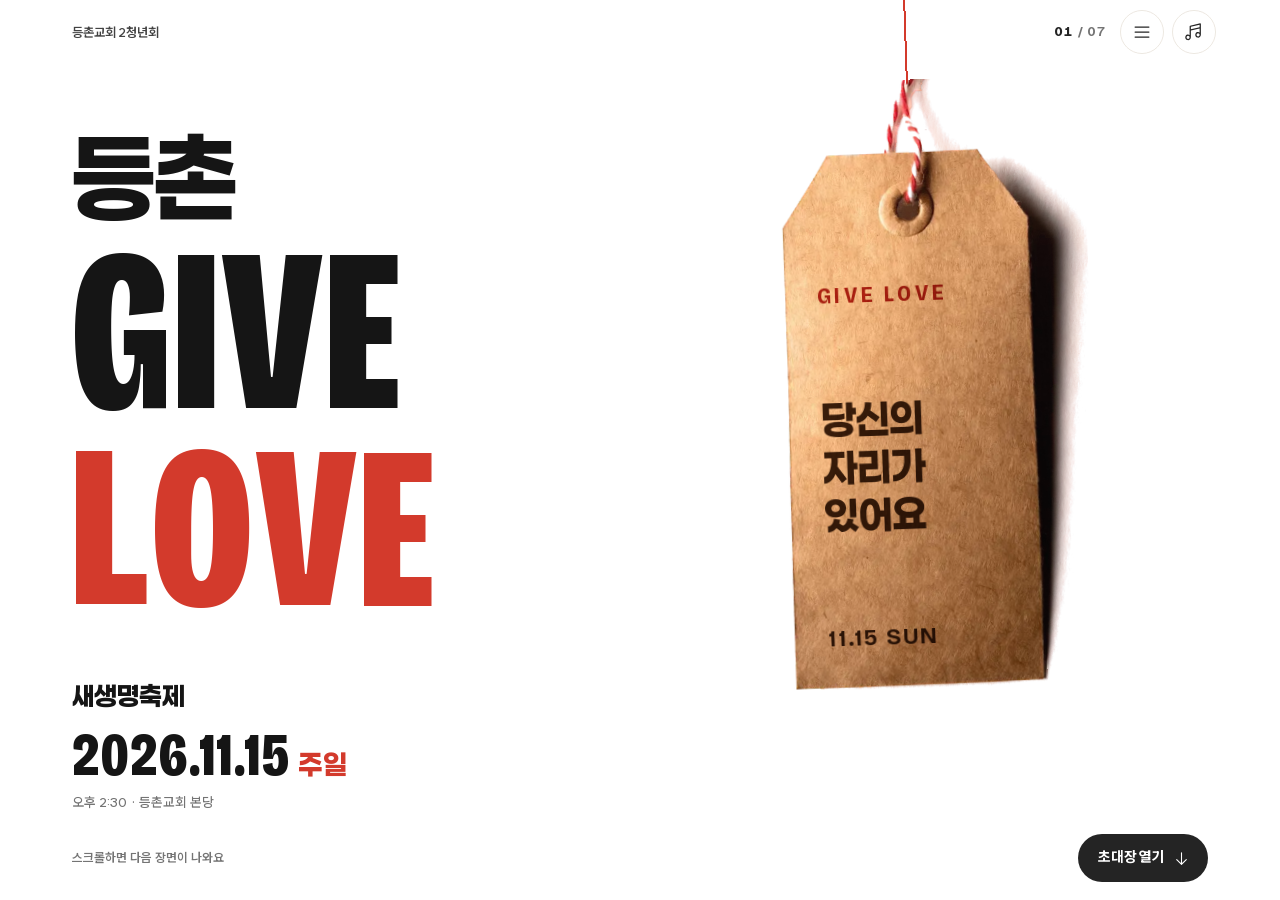
==== commit ddf3138f: "CSS·JS 주소에 버전(v=15)을 붙여 새로고침하면 바로 새 파일을 받게 함" ====
--- a/index.html
+++ b/index.html
@@ -20,7 +20,7 @@
 <link rel="preload" as="font" type="font/woff2" href="assets/fonts/bricolage.woff2" crossorigin>
 <link rel="preload" as="font" type="font/woff2" href="assets/fonts/paperlogy-800.woff2" crossorigin>
 <link rel="preload" as="image" href="assets/img/tag-hang.webp" type="image/webp">
-<link rel="stylesheet" href="assets/css/app.css">
+<link rel="stylesheet" href="assets/css/app.css?v=15">
 <script>
 (function () {
   var d = document.documentElement;
@@ -30,7 +30,7 @@
 })();
 </script>
 <script defer src="assets/js/gsap.min.js"></script>
-<script defer src="assets/js/app.js"></script>
+<script defer src="assets/js/app.js?v=15"></script>
 </head>
 <body>
 <div class="stage" id="stage">
--- a/assets/css/app.css
+++ b/assets/css/app.css
@@ -18,6 +18,11 @@
   --ease:cubic-bezier(.2,.7,.1,1);
   --hx:51vw;--hw:min(46vw,calc((66svh - 150px) / 1.94));--hl:34svh;--px:43.2%;
   --tagW:min(38vw,15.5svh);--tagZ:calc(var(--tagW) * 2.043);
+  /* cover type is sized from the height that is left after the date block, so the title and the date never meet */
+  --cvT:max(12.5svh,86px);--cvKo:clamp(38px,11vw,96px);--cvMax:min(37vw,28svh);
+  --cvInfo:calc(clamp(17px,4.7vw,26px) * 1.3 + clamp(31px,8.8vw,60px) + 36px);
+  --cvRoom:calc(100svh - var(--footH) - var(--sb) - 32px - var(--cvInfo) - var(--cvT));
+  --cvF:min(var(--cvMax),calc((var(--cvRoom) - var(--cvKo) * 1.08) / 1.68));
 }
 *,*::before,*::after{box-sizing:border-box}
 *{margin:0;padding:0}
@@ -64,8 +69,8 @@
 .tag img{width:100%;-webkit-user-drag:none;user-select:none}
 .ink{position:absolute;left:12%;right:27%;top:31%;bottom:9%;display:flex;flex-direction:column;justify-content:space-between;color:var(--kraft-ink);mix-blend-mode:multiply}
 .ink-a{font-family:var(--lat);font-weight:700;font-stretch:90%;font-size:7.4cqw;letter-spacing:.14em;color:var(--red-d);white-space:nowrap}
-.ink-b{font-family:var(--head);font-weight:800;font-size:12.8cqw;line-height:1.22;letter-spacing:-.05em}
-.ink-b.num{font-family:var(--lat);font-stretch:75%;font-size:25cqw;line-height:.9;letter-spacing:-.035em;color:var(--red-d)}
+.ink-b{font-family:var(--head);font-weight:800;font-size:12.8cqw;line-height:1.22;letter-spacing:-.03em}
+.ink-b.num{font-family:var(--lat);font-stretch:75%;font-size:25cqw;line-height:.9;letter-spacing:.01em;color:var(--red-d)}
 .ink-b.num.long{font-size:19cqw}
 .ink-c{font-family:var(--lat);font-weight:700;font-size:7.2cqw;letter-spacing:.08em;white-space:nowrap}
 .obj{display:none}
@@ -73,9 +78,9 @@
 /* ---------- type ---------- */
 .ln{display:block;overflow:hidden;padding:.05em .06em .1em;margin:-.05em -.06em -.1em}
 .ln>span{display:inline-block}
-.h{font-family:var(--head);font-weight:800;line-height:1.12;letter-spacing:-.045em;color:var(--ink)}
+.h{font-family:var(--head);font-weight:800;line-height:1.12;letter-spacing:-.03em;color:var(--ink)}
 .h-big{font-size:clamp(34px,min(15vw,8.4svh),104px)}
-.h-fin{font-family:var(--head);font-weight:800;font-size:clamp(32px,min(12.4vw,7.2svh),96px);line-height:1.14;letter-spacing:-.05em}
+.h-fin{font-family:var(--head);font-weight:800;font-size:clamp(32px,min(12.4vw,7.2svh),96px);line-height:1.14;letter-spacing:-.03em}
 .h-serif{font-family:var(--serif);font-weight:400;font-size:clamp(17px,min(6.4vw,3.45svh),34px);line-height:1.55;letter-spacing:-.025em;color:var(--ink)}
 .p{margin-top:16px;max-width:30em;font-size:clamp(14.5px,min(4.2vw,2.3svh),19px);line-height:1.7;font-weight:500;color:var(--ink-2)}
 .p-lg{margin-top:20px;font-size:clamp(16px,min(5vw,2.7svh),24px);font-weight:600;line-height:1.6;color:var(--ink)}
@@ -92,21 +97,21 @@
 /* cover */
 .sc-cover{position:relative;min-height:100vh;min-height:100svh}
 .sc-cover .sc-in{position:absolute;inset:0}
-.cv-title{position:absolute;z-index:3;left:calc(var(--pad) - .03em);top:max(12.5svh,86px);font-weight:800;line-height:1}
-.cv-ko{font-family:var(--head);font-size:clamp(38px,11vw,96px);letter-spacing:-.05em;line-height:1.08}
-.cv-en{font-family:var(--lat);font-weight:800;font-stretch:75%;font-size:min(37vw,28svh);line-height:.8;letter-spacing:-.035em;white-space:nowrap}
+.cv-title{position:absolute;z-index:3;left:calc(var(--pad) - .03em);top:var(--cvT);font-weight:800;line-height:1}
+.cv-ko{font-family:var(--head);font-size:var(--cvKo);letter-spacing:-.03em;line-height:1.08}
+.cv-en{font-family:var(--lat);font-weight:800;font-stretch:75%;font-size:var(--cvF);line-height:.8;letter-spacing:.01em;white-space:nowrap}
 .cv-en .w,.cv-en .c{display:inline-block}
 .cv-en .c{transform-origin:50% 100%}
 .cv-love{color:var(--red)}
 .cv-info{position:absolute;z-index:3;left:var(--pad);bottom:calc(var(--footH) + var(--sb) + 4px);max-width:54vw}
-.cv-name{font-family:var(--head);font-weight:800;font-size:clamp(17px,4.7vw,26px);line-height:1.3;letter-spacing:-.035em}
-.cv-date{margin-top:6px;font-family:var(--lat);font-weight:800;font-stretch:78%;font-size:clamp(31px,8.8vw,60px);line-height:1;letter-spacing:-.02em}
+.cv-name{font-family:var(--head);font-weight:800;font-size:clamp(17px,4.7vw,26px);line-height:1.3;letter-spacing:-.02em}
+.cv-date{margin-top:6px;font-family:var(--lat);font-weight:800;font-stretch:78%;font-size:clamp(31px,8.8vw,60px);line-height:1;letter-spacing:.015em}
 .cv-date em{margin-left:8px;font-family:var(--head);font-size:.46em;color:var(--red)}
 .cv-place{margin-top:10px;font-size:13.5px;font-weight:600;line-height:1.5;color:var(--sub)}
 
 /* when */
-.when-d{font-family:var(--lat);font-weight:800;font-stretch:75%;font-size:clamp(84px,min(38vw,19svh),240px);line-height:.9;letter-spacing:-.045em;color:var(--red)}
-.when-t{margin-top:10px;font-family:var(--head);font-weight:800;font-size:clamp(22px,min(8vw,4.3svh),48px);line-height:1.2;letter-spacing:-.04em}
+.when-d{font-family:var(--lat);font-weight:800;font-stretch:75%;font-size:clamp(84px,min(38vw,19svh),240px);line-height:.9;letter-spacing:.02em;color:var(--red)}
+.when-t{margin-top:10px;font-family:var(--head);font-weight:800;font-size:clamp(22px,min(8vw,4.3svh),48px);line-height:1.2;letter-spacing:-.02em}
 .when-c{margin-top:14px;font-size:14.5px;font-weight:600;color:var(--sub);font-variant-numeric:tabular-nums}
 .when-c b{font-weight:800;color:var(--ink)}
 .roll{display:inline-grid;overflow:hidden;vertical-align:bottom;height:1.4em;line-height:1.4}
@@ -117,7 +122,7 @@
 .it+.it{margin-top:30px}
 .it-n{font-family:var(--lat);font-weight:700;font-size:14px;letter-spacing:.08em;color:var(--red)}
 .it-n i{margin-left:6px;color:var(--mute)}
-.it-t{margin-top:2px;font-family:var(--head);font-weight:800;font-size:clamp(40px,min(16vw,8.8svh),112px);line-height:1.08;letter-spacing:-.055em}
+.it-t{margin-top:2px;font-family:var(--head);font-weight:800;font-size:clamp(40px,min(16vw,8.8svh),112px);line-height:1.08;letter-spacing:-.03em}
 .it-p{margin-top:8px;font-size:clamp(15px,min(4.4vw,2.45svh),20px);font-weight:600;color:var(--ink-2)}
 
 /* place */
@@ -172,7 +177,7 @@
 .menu.on .menu-list li:nth-child(6){transition-delay:.15s}.menu.on .menu-list li:nth-child(7){transition-delay:.18s}
 .menu-list a{display:grid;grid-template-columns:2.2em 1fr;align-items:baseline;column-gap:8px;padding:13px 2px}
 .mn{grid-row:span 2;font-family:var(--lat);font-weight:700;font-size:13px;letter-spacing:.06em;color:var(--sub)}
-.menu-list b{font-family:var(--head);font-weight:800;font-size:clamp(22px,6vw,30px);line-height:1.25;letter-spacing:-.04em}
+.menu-list b{font-family:var(--head);font-weight:800;font-size:clamp(22px,6vw,30px);line-height:1.25;letter-spacing:-.02em}
 .menu-list small{font-size:13px;font-weight:600;color:var(--sub)}
 .menu-list a[aria-current] b,.menu-list a[aria-current] .mn{color:var(--red)}
 @media (hover:hover){.menu-list a:hover b{color:var(--red)}}
@@ -182,21 +187,34 @@
 .toast.on{opacity:1;transform:translate(-50%,0)}
 
 /* ---------- sizes ---------- */
+/* phones held upright. The tag image is 1 : 2.043; its card runs from 11.5% to 95.7% of that height and from 1.5% to 81.5% of the width.
+   The cover title must stay clear of the card even at the far end of the idle swing (2.2deg around the top of the screen). */
+@media (max-width:719px) and (max-aspect-ratio:11/10){
+  :root{
+    --hl:34svh;--cvMax:32vw;
+    --hw:max(84px,min(calc((100vw - var(--pad) * 2 - 30px - var(--cvF) * 1.58) / .815),calc((100svh - var(--footH) - var(--sb) - 10px - var(--hl)) / 1.955)));
+    --hx:calc(100vw - var(--pad) - var(--hw) * .815);
+  }
+  .cv-info{max-width:calc(var(--hx) - var(--pad) - 16px)}
+}
+/* tall phones: the title gets the whole top and the tag hangs just below LOVE, beside the date */
+@media (max-width:719px) and (max-aspect-ratio:10/18){
+  :root{
+    --cvMax:min(37vw,calc((100svh - 300px) / 2.9));
+    --cvB:calc(var(--cvT) + var(--cvKo) * 1.08 + var(--cvF) * 1.68);
+    --hw:max(84px,min(44vw,calc((100svh - var(--footH) - var(--sb) - 22px - var(--cvB)) / 1.72)));
+    --hl:calc(var(--cvB) + 16px - var(--hw) * .235);
+  }
+}
 @media (max-width:719px) and (max-height:720px){
-  :root{--hl:36svh;--hx:54vw;--hw:min(36vw,calc((50svh - 24px) / 1.94))}
-  .cv-en{font-size:min(32vw,20svh)}
-  .cv-info{max-width:calc(var(--hx) - var(--pad) - 8px)}
   .cv-name{font-size:clamp(15px,4.1vw,17px)}
 }
 @media (min-width:720px){
-  :root{--hx:62vw;--hw:min(34vw,300px,calc((66svh - 150px) / 1.94));--hl:30svh}
-  .cv-en{font-size:min(30vw,24svh)}
+  :root{--hx:62vw;--hw:min(34vw,300px,calc((66svh - 150px) / 1.94));--hl:30svh;--cvMax:min(30vw,24svh)}
   .cv-info{max-width:none}
 }
 @media (min-width:960px){
-  :root{--hx:60vw;--hw:min(25vw,330px,calc((80svh - 120px) / 1.94));--hl:16svh}
-  .cv-title{top:max(14svh,92px)}
-  .cv-en{font-size:min(18vw,27svh)}
+  :root{--hx:60vw;--hw:min(25vw,330px,calc((80svh - 120px) / 1.94));--hl:16svh;--cvT:max(14svh,92px);--cvMax:min(18vw,27svh)}
 }
 /* landscape: words on the left, the tag and objects on the right */
 @media (min-aspect-ratio:11/10){
@@ -212,6 +230,22 @@
   .p{font-size:clamp(14.5px,min(1.5vw,2.4svh),20px)}
   .p-lg{font-size:clamp(16px,min(2vw,3svh),28px)}
 }
+/* landscape cover: 등촌 scales with the title, and the title takes only the height the date block leaves */
+@media (min-aspect-ratio:11/10){
+  :root{--cvKo:max(30px,calc(var(--cvF) * .42));--cvF:min(var(--cvMax),calc(var(--cvRoom) / 2.134))}
+}
+/* phones on their side: the date block moves beside the title so both fit the short screen */
+@media (min-aspect-ratio:11/10) and (max-height:500px){
+  :root{
+    --cvT:calc(var(--barH) + var(--st) + 12px);
+    --cvRoom:calc(100svh - var(--footH) - var(--sb) - 14px - var(--cvT));
+    --hw:min(22vw,calc((100svh - var(--barH) - var(--st) - var(--footH) - var(--sb) - 16px) / 2.043));
+    --hx:64vw;--hl:calc(var(--barH) + var(--st) + 4px);
+  }
+  .cv-info{left:calc(var(--pad) + var(--cvF) * 1.62 + 32px);max-width:calc(64vw - var(--pad) - var(--cvF) * 1.62 - 60px)}
+  .cv-name{font-size:16px}
+  .cv-date{font-size:32px}
+}
 @media (prefers-reduced-motion:reduce){
   .ib .eq i{animation:none}
   .menu,.menu-list li,.toast,.next .ic{transition:none}
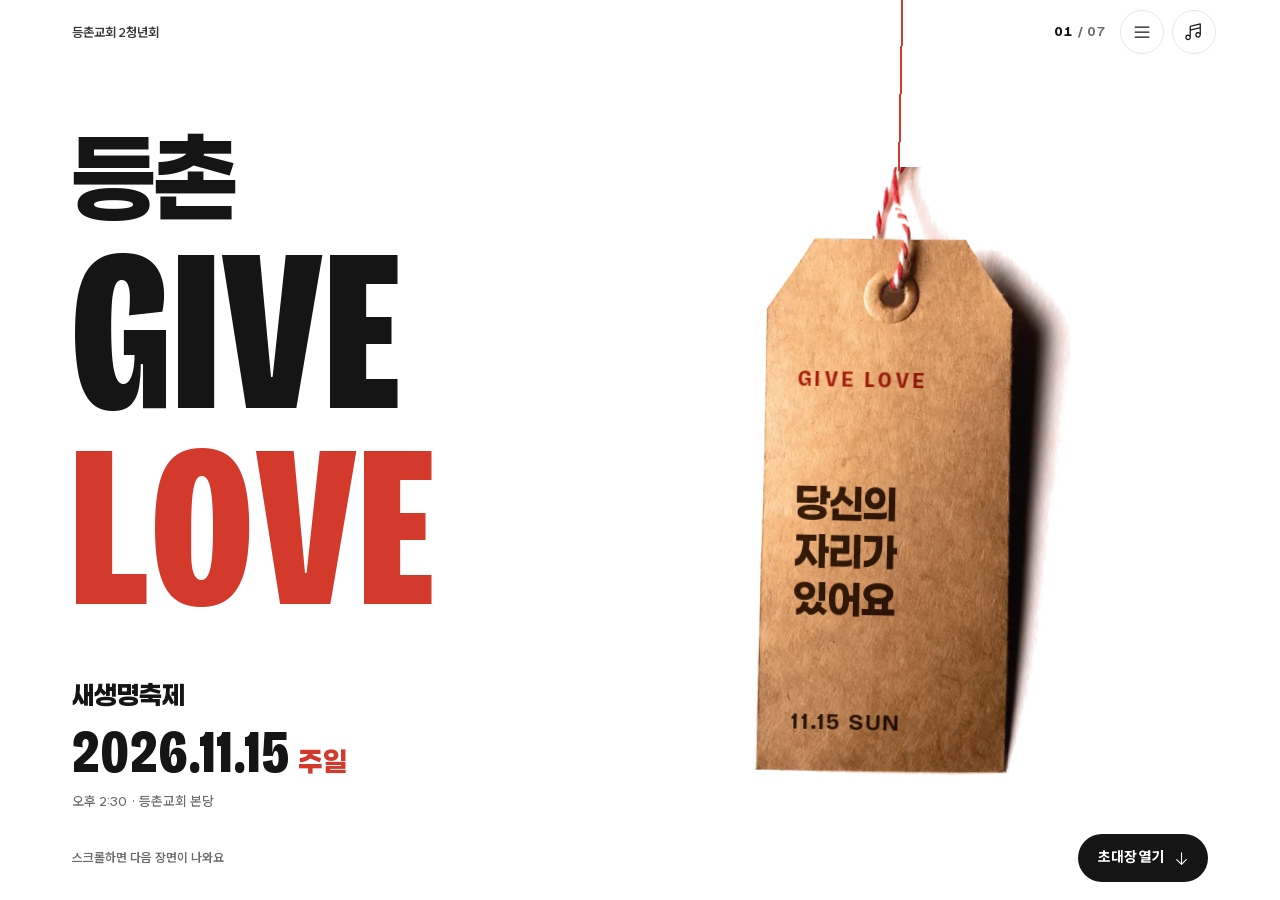
==== commit 599b1cb5: "v15: 장면마다 다른 구성과 움직임으로 품질 개선 (v14는 /v14/에 보존) - 초대: 굵은 명조 편지가 화면의 주인공. 단어 단위로 나타나고 '당신을'에 빨간 밑줄이 그어짐" ====
--- a/index.html
+++ b/index.html
@@ -20,7 +20,7 @@
 <link rel="preload" as="font" type="font/woff2" href="assets/fonts/bricolage.woff2" crossorigin>
 <link rel="preload" as="font" type="font/woff2" href="assets/fonts/paperlogy-800.woff2" crossorigin>
 <link rel="preload" as="image" href="assets/img/tag-hang.webp" type="image/webp">
-<link rel="stylesheet" href="assets/css/app.css?v=15">
+<link rel="stylesheet" href="assets/css/app.css?v=16">
 <script>
 (function () {
   var d = document.documentElement;
@@ -30,7 +30,7 @@
 })();
 </script>
 <script defer src="assets/js/gsap.min.js"></script>
-<script defer src="assets/js/app.js?v=15"></script>
+<script defer src="assets/js/app.js?v=16"></script>
 </head>
 <body>
 <div class="stage" id="stage">
@@ -46,13 +46,13 @@
 
   <div class="vis" aria-hidden="true">
     <div class="hang" id="hang">
-      <div class="hang-move" id="hangMove"><div class="hang-drop" id="hangDrop"><div class="hang-kick" id="hangKick"><div class="hang-swing" id="hangSwing">
+      <div class="hang-move" id="hangMove"><div class="hang-drop" id="hangDrop"><div class="hang-kick" id="hangKick"><div class="hang-wind" id="hangWind"><div class="hang-swing" id="hangSwing">
         <i class="hang-string"></i>
         <div class="tag" id="tag">
           <img src="assets/img/tag-hang.webp" width="440" height="899" alt="" fetchpriority="high" decoding="async">
           <p class="ink" id="ink"><span class="ink-a" id="inkA">GIVE LOVE</span><span class="ink-b" id="inkB">당신의<br>자리가<br>있어요</span><span class="ink-c" id="inkC">11.15 SUN</span></p>
         </div>
-      </div></div></div></div>
+      </div></div></div></div></div>
     </div>
     <figure class="obj"><img src="assets/img/fx-mime.webp" width="400" height="383" alt="" decoding="async"></figure>
     <figure class="obj"><img src="assets/img/fx-drum.webp" width="400" height="396" alt="" decoding="async"></figure>
@@ -73,7 +73,8 @@
 
     <section class="sc sc-invite" id="s-invite" aria-label="초대합니다">
       <div class="sc-in">
-        <h2 class="h-serif"><span class="ln"><span>찬 바람이 불기 시작하는 11월,</span></span><span class="ln"><span>등촌교회 2청년회가</span></span><span class="ln"><span>당신을 새생명축제에</span></span><span class="ln"><span>초대합니다.</span></span></h2>
+        <p class="lt-date ln"><span>찬 바람이 불기 시작하는 11월,</span></p>
+        <h2 class="lt"><span class="ln"><span><span class="wd">등촌교회</span> <span class="wd">2청년회가</span></span></span><span class="ln"><span><span class="wd lt-you">당신을<i class="lt-u" aria-hidden="true"></i></span> <span class="wd">새생명축제에</span></span></span><span class="ln"><span><span class="wd">초대합니다.</span></span></span></h2>
         <p class="p fd">교회가 처음이어도, 오랜만이어도 괜찮아요. 편한 마음으로 오세요.</p>
         <p class="sign fd">등촌교회 2청년회 드림</p>
       </div>
@@ -81,34 +82,37 @@
 
     <section class="sc sc-about" id="s-about" aria-label="새생명축제">
       <div class="sc-in">
+        <div class="band" aria-hidden="true"><p class="band-t" id="bandT"><span>NEW LIFE</span><span>FESTIVAL</span><span>NEW LIFE</span><span>FESTIVAL</span><span>NEW LIFE</span><span>FESTIVAL</span><span>NEW LIFE</span><span>FESTIVAL</span></p></div>
         <h2 class="h h-big"><span class="ln"><span>새생명축제</span></span></h2>
-        <p class="p p-lg fd">등촌교회가 해마다 11월에 여는 잔치예요. 교회 문턱을 낮추고, 처음 오는 이웃을 반갑게 맞는 날이에요.</p>
+        <p class="p p-lg fd">등촌교회가 해마다 11월에 여는 잔치예요. <span class="dim">교회 문턱을 낮추고, 처음 오는 이웃을 반갑게 맞는 날이에요.</span></p>
       </div>
     </section>
 
     <section class="sc sc-when" id="s-when" aria-label="날짜와 시간">
       <div class="sc-in">
-        <p class="when-d ln"><span>11.15</span></p>
-        <p class="when-t ln"><span>주일 오후 2:30</span></p>
-        <p class="when-c fd" id="ddTxt">2026년 11월 15일 주일 오후 2시 30분</p>
-        <div class="acts fd"><a class="btn" id="calBtn" href="assets/new-life.ics" download="new-life.ics" data-gcal="https://calendar.google.com/calendar/render?action=TEMPLATE&text=%EB%93%B1%EC%B4%8C%EA%B5%90%ED%9A%8C%20%EC%83%88%EC%83%9D%EB%AA%85%EC%B6%95%EC%A0%9C&dates=20261115T053000Z/20261115T073000Z&location=%EB%93%B1%EC%B4%8C%EA%B5%90%ED%9A%8C%20%EB%B3%B8%EB%8B%B9%20(%EC%84%9C%EC%9A%B8%20%EC%96%91%EC%B2%9C%EA%B5%AC%20%EB%AA%A9%EB%8F%99%EC%A4%91%EC%95%99%EB%B6%81%EB%A1%9C8%EA%B8%B8%2049)&details=%EB%93%B1%EC%B4%8C%EA%B5%90%ED%9A%8C%202%EC%B2%AD%EB%85%84%ED%9A%8C%EA%B0%80%20%EC%B4%88%EB%8C%80%ED%95%98%EB%8A%94%20%EC%83%88%EC%83%9D%EB%AA%85%EC%B6%95%EC%A0%9C%EC%98%88%EC%9A%94.%20%EC%98%A4%ED%9B%84%202%EC%8B%9C%2030%EB%B6%84%EC%97%90%20%EC%8B%9C%EC%9E%91%ED%95%B4%EC%9A%94.%20https%3A%2F%2Fprayer0420.github.io%2Fdeungchon-give-love%2F"><svg class="ic" viewBox="0 0 256 256" aria-hidden="true" focusable="false"><path fill="currentColor" d="M208,32H184V24a8,8,0,0,0-16,0v8H88V24a8,8,0,0,0-16,0v8H48A16,16,0,0,0,32,48V208a16,16,0,0,0,16,16H208a16,16,0,0,0,16-16V48A16,16,0,0,0,208,32ZM72,48v8a8,8,0,0,0,16,0V48h80v8a8,8,0,0,0,16,0V48h24V80H48V48ZM208,208H48V96H208V208Zm-48-56a8,8,0,0,1-8,8H136v16a8,8,0,0,1-16,0V160H104a8,8,0,0,1,0-16h16V128a8,8,0,0,1,16,0v16h16A8,8,0,0,1,160,152Z"/></svg><span>캘린더에 저장</span></a></div>
+        <p class="when-d ln"><span class="sr">11월 15일</span><span class="dd" aria-hidden="true"><b class="dg">1</b><b class="dg">1</b><b class="dp">.</b><b class="dg">1</b><b class="dg">5</b></span></p>
+        <div class="when-info">
+          <p class="when-t ln"><span>주일 오후 2:30</span></p>
+          <p class="when-c fd" id="ddTxt">2026년 11월 15일 주일 오후 2시 30분</p>
+          <div class="acts fd"><a class="btn" id="calBtn" href="assets/new-life.ics" download="new-life.ics" data-gcal="https://calendar.google.com/calendar/render?action=TEMPLATE&text=%EB%93%B1%EC%B4%8C%EA%B5%90%ED%9A%8C%20%EC%83%88%EC%83%9D%EB%AA%85%EC%B6%95%EC%A0%9C&dates=20261115T053000Z/20261115T073000Z&location=%EB%93%B1%EC%B4%8C%EA%B5%90%ED%9A%8C%20%EB%B3%B8%EB%8B%B9%20(%EC%84%9C%EC%9A%B8%20%EC%96%91%EC%B2%9C%EA%B5%AC%20%EB%AA%A9%EB%8F%99%EC%A4%91%EC%95%99%EB%B6%81%EB%A1%9C8%EA%B8%B8%2049)&details=%EB%93%B1%EC%B4%8C%EA%B5%90%ED%9A%8C%202%EC%B2%AD%EB%85%84%ED%9A%8C%EA%B0%80%20%EC%B4%88%EB%8C%80%ED%95%98%EB%8A%94%20%EC%83%88%EC%83%9D%EB%AA%85%EC%B6%95%EC%A0%9C%EC%98%88%EC%9A%94.%20%EC%98%A4%ED%9B%84%202%EC%8B%9C%2030%EB%B6%84%EC%97%90%20%EC%8B%9C%EC%9E%91%ED%95%B4%EC%9A%94.%20https%3A%2F%2Fprayer0420.github.io%2Fdeungchon-give-love%2F"><svg class="ic" viewBox="0 0 256 256" aria-hidden="true" focusable="false"><path fill="currentColor" d="M208,32H184V24a8,8,0,0,0-16,0v8H88V24a8,8,0,0,0-16,0v8H48A16,16,0,0,0,32,48V208a16,16,0,0,0,16,16H208a16,16,0,0,0,16-16V48A16,16,0,0,0,208,32ZM72,48v8a8,8,0,0,0,16,0V48h80v8a8,8,0,0,0,16,0V48h24V80H48V48ZM208,208H48V96H208V208Zm-48-56a8,8,0,0,1-8,8H136v16a8,8,0,0,1-16,0V160H104a8,8,0,0,1,0-16h16V128a8,8,0,0,1,16,0v16h16A8,8,0,0,1,160,152Z"/></svg><span>캘린더에 저장</span></a></div>
+        </div>
       </div>
     </section>
 
     <section class="sc sc-prog" id="s-prog" aria-label="프로그램">
       <div class="sc-in">
-        <p class="prog-k fd">축제에서 만나요</p>
+        <ol class="pl fd" aria-label="프로그램 세 가지"><li aria-current="true">무언극</li><li>난타</li><li>웰컴키트</li><i class="pl-bar" aria-hidden="true"></i></ol>
         <div class="items">
-          <div class="it"><p class="it-n ln"><span>01<i>/ 03</i></span></p><h3 class="it-t ln"><span>무언극</span></h3><p class="it-p fd">말 없이 몸짓으로 전하는 이야기</p></div>
-          <div class="it"><p class="it-n ln"><span>02<i>/ 03</i></span></p><h3 class="it-t ln"><span>난타</span></h3><p class="it-p fd">힘차게 두드리는 리듬 공연</p></div>
-          <div class="it"><p class="it-n ln"><span>03<i>/ 03</i></span></p><h3 class="it-t ln"><span>웰컴키트</span></h3><p class="it-p fd">처음 온 분께 드리는 작은 선물</p></div>
+          <div class="it"><h3 class="it-t ln"><span>무언극</span></h3><p class="it-p fd">말 없이 몸짓으로 전하는 이야기</p></div>
+          <div class="it"><h3 class="it-t ln"><span>난타</span></h3><p class="it-p fd">힘차게 두드리는 리듬 공연</p></div>
+          <div class="it"><h3 class="it-t ln"><span>웰컴키트</span></h3><p class="it-p fd">처음 온 분께 드리는 작은 선물</p></div>
         </div>
       </div>
     </section>
 
     <section class="sc sc-place" id="s-place" aria-label="오시는 길">
       <div class="sc-in">
-        <h2 class="h h-big"><span class="ln"><span>등촌교회 본당</span></span></h2>
+        <h2 class="pc"><span class="sr">등촌교회 본당</span><span class="ln pc-a" aria-hidden="true"><span>등촌교회</span></span><span class="ln pc-b" aria-hidden="true"><span>본당</span><i class="pc-line"></i></span></h2>
         <p class="addr fd"><span>서울 양천구 목동중앙북로8길 49</span><button class="chip" type="button" data-copy="서울 양천구 목동중앙북로8길 49"><svg class="ic" viewBox="0 0 256 256" aria-hidden="true" focusable="false"><path fill="currentColor" d="M165.66,90.34a8,8,0,0,1,0,11.32l-64,64a8,8,0,0,1-11.32-11.32l64-64A8,8,0,0,1,165.66,90.34ZM215.6,40.4a56,56,0,0,0-79.2,0L106.34,70.45a8,8,0,0,0,11.32,11.32l30.06-30a40,40,0,0,1,56.57,56.56l-30.07,30.06a8,8,0,0,0,11.31,11.32L215.6,119.6a56,56,0,0,0,0-79.2ZM138.34,174.22l-30.06,30.06a40,40,0,1,1-56.56-56.57l30.05-30.05a8,8,0,0,0-11.32-11.32L40.4,136.4a56,56,0,0,0,79.2,79.2l30.06-30.07a8,8,0,0,0-11.32-11.31Z"/></svg><span>주소 복사</span></button></p>
         <div class="acts fd"><a class="btn" href="https://map.naver.com/p/search/%EC%84%9C%EC%9A%B8%20%EC%96%91%EC%B2%9C%EA%B5%AC%20%EB%AA%A9%EB%8F%99%EC%A4%91%EC%95%99%EB%B6%81%EB%A1%9C8%EA%B8%B8%2049" target="_blank" rel="noopener"><span>네이버 지도</span><svg class="ic" viewBox="0 0 256 256" aria-hidden="true" focusable="false"><path fill="currentColor" d="M200,64V168a8,8,0,0,1-16,0V83.31L69.66,197.66a8,8,0,0,1-11.32-11.32L172.69,72H88a8,8,0,0,1,0-16H192A8,8,0,0,1,200,64Z"/></svg></a><a class="btn" href="https://map.kakao.com/link/search/%EC%84%9C%EC%9A%B8%20%EC%96%91%EC%B2%9C%EA%B5%AC%20%EB%AA%A9%EB%8F%99%EC%A4%91%EC%95%99%EB%B6%81%EB%A1%9C8%EA%B8%B8%2049" target="_blank" rel="noopener"><span>카카오맵</span><svg class="ic" viewBox="0 0 256 256" aria-hidden="true" focusable="false"><path fill="currentColor" d="M200,64V168a8,8,0,0,1-16,0V83.31L69.66,197.66a8,8,0,0,1-11.32-11.32L172.69,72H88a8,8,0,0,1,0-16H192A8,8,0,0,1,200,64Z"/></svg></a></div>
         <p class="note fd">2청년회는 27세 이상 미혼 청년들의 공동체예요. 매주 주일 오후 2시 30분, 본당에서 예배해요.</p>
@@ -118,8 +122,10 @@
     <section class="sc sc-final" id="s-final" aria-label="함께 가요">
       <div class="sc-in">
         <h2 class="h h-fin"><span class="ln"><span>당신이 오면</span></span><span class="ln"><span>완성돼요</span></span></h2>
-        <p class="p fd" id="goTxt">11월 15일 주일 오후 2시 30분, 본당에서 기다릴게요.</p>
-        <div class="acts fd"><button class="btn btn-solid" id="goBtn" type="button"><span>갈게요</span></button><button class="btn" id="shareBtn" type="button"><svg class="ic" viewBox="0 0 256 256" aria-hidden="true" focusable="false"><path fill="currentColor" d="M176,160a39.89,39.89,0,0,0-28.62,12.09l-46.1-29.63a39.8,39.8,0,0,0,0-28.92l46.1-29.63a40,40,0,1,0-8.66-13.45l-46.1,29.63a40,40,0,1,0,0,55.82l46.1,29.63A40,40,0,1,0,176,160Zm0-128a24,24,0,1,1-24,24A24,24,0,0,1,176,32ZM64,152a24,24,0,1,1,24-24A24,24,0,0,1,64,152Zm112,72a24,24,0,1,1,24-24A24,24,0,0,1,176,224Z"/></svg><span>초대장 보내기</span></button></div>
+        <div class="fin-b">
+          <p class="p fd" id="goTxt">11월&nbsp;15일&nbsp;주일 오후&nbsp;2시&nbsp;30분, 본당에서 기다릴게요.</p>
+          <div class="acts fd"><button class="btn btn-solid" id="goBtn" type="button"><span>갈게요</span></button><button class="btn" id="shareBtn" type="button"><svg class="ic" viewBox="0 0 256 256" aria-hidden="true" focusable="false"><path fill="currentColor" d="M176,160a39.89,39.89,0,0,0-28.62,12.09l-46.1-29.63a39.8,39.8,0,0,0,0-28.92l46.1-29.63a40,40,0,1,0-8.66-13.45l-46.1,29.63a40,40,0,1,0,0,55.82l46.1,29.63A40,40,0,1,0,176,160Zm0-128a24,24,0,1,1-24,24A24,24,0,0,1,176,32ZM64,152a24,24,0,1,1,24-24A24,24,0,0,1,64,152Zm112,72a24,24,0,1,1,24-24A24,24,0,0,1,176,224Z"/></svg><span>초대장 보내기</span></button></div>
+        </div>
       </div>
     </section>
   </main>
--- a/assets/css/app.css
+++ b/assets/css/app.css
@@ -1,9 +1,10 @@
-/* 등촌 GIVE LOVE · app.css (v14)
+/* 등촌 GIVE LOVE · app.css (v15, rules in DESIGN.md)
    One screen, many scenes. Without the deck class the page is a plain stacked document. */
 @font-face{font-family:"Paperlogy";font-weight:600;font-style:normal;font-display:swap;src:url(../fonts/paperlogy-600.woff2) format("woff2")}
 @font-face{font-family:"Paperlogy";font-weight:800;font-style:normal;font-display:swap;src:url(../fonts/paperlogy-800.woff2) format("woff2")}
 @font-face{font-family:"SUIT";font-weight:100 900;font-style:normal;font-display:swap;src:url(../fonts/suit.woff2) format("woff2")}
 @font-face{font-family:"MaruBuri";font-weight:400;font-style:normal;font-display:swap;src:url(../fonts/maruburi-400.woff2) format("woff2")}
+@font-face{font-family:"MaruBuri";font-weight:700;font-style:normal;font-display:swap;src:url(../fonts/maruburi-700.woff2) format("woff2")}
 @font-face{font-family:"Bricolage";font-weight:200 800;font-stretch:75% 100%;font-style:normal;font-display:swap;src:url(../fonts/bricolage.woff2) format("woff2")}
 
 :root{
@@ -17,7 +18,7 @@
   --lat:"Bricolage","Paperlogy",var(--ko);
   --ease:cubic-bezier(.2,.7,.1,1);
   --hx:51vw;--hw:min(46vw,calc((66svh - 150px) / 1.94));--hl:34svh;--px:43.2%;
-  --tagW:min(38vw,15.5svh);--tagZ:calc(var(--tagW) * 2.043);
+  --tagW:min(30vw,12.5svh);--tagZ:calc(var(--tagW) * 2.043);
   /* cover type is sized from the height that is left after the date block, so the title and the date never meet */
   --cvT:max(12.5svh,86px);--cvKo:clamp(38px,11vw,96px);--cvMax:min(37vw,28svh);
   --cvInfo:calc(clamp(17px,4.7vw,26px) * 1.3 + clamp(31px,8.8vw,60px) + 36px);
@@ -61,9 +62,9 @@
 /* ---------- hanging tag ---------- */
 .vis{position:absolute;z-index:2;left:0;right:0;top:0;height:100vh;height:100svh;overflow:hidden;pointer-events:none}
 .hang{position:absolute;top:0;left:var(--hx);width:var(--hw);height:100%}
-.hang-move,.hang-drop,.hang-kick,.hang-swing{position:absolute;left:0;top:0;width:100%;height:100%}
+.hang-move,.hang-drop,.hang-kick,.hang-wind,.hang-swing{position:absolute;left:0;top:0;width:100%;height:100%}
 .hang-move{transform-origin:var(--px) var(--hl)}
-.hang-drop,.hang-kick,.hang-swing{transform-origin:var(--px) 0}
+.hang-drop,.hang-kick,.hang-wind,.hang-swing{transform-origin:var(--px) 0}
 .hang-string{position:absolute;left:var(--px);top:calc(var(--hl) - 200vh);width:2px;margin-left:-1px;height:calc(200vh + 6px);background:var(--red);border-radius:2px}
 .tag{position:absolute;left:0;top:var(--hl);width:100%;container-type:inline-size;transform-origin:var(--px) 0;pointer-events:auto;cursor:pointer;-webkit-tap-highlight-color:transparent}
 .tag img{width:100%;-webkit-user-drag:none;user-select:none}
@@ -109,25 +110,58 @@
 .cv-date em{margin-left:8px;font-family:var(--head);font-size:.46em;color:var(--red)}
 .cv-place{margin-top:10px;font-size:13.5px;font-weight:600;line-height:1.5;color:var(--sub)}
 
-/* when */
-.when-d{font-family:var(--lat);font-weight:800;font-stretch:75%;font-size:clamp(84px,min(38vw,19svh),240px);line-height:.9;letter-spacing:.02em;color:var(--red)}
-.when-t{margin-top:10px;font-family:var(--head);font-weight:800;font-size:clamp(22px,min(8vw,4.3svh),48px);line-height:1.2;letter-spacing:-.02em}
-.when-c{margin-top:14px;font-size:14.5px;font-weight:600;color:var(--sub);font-variant-numeric:tabular-nums}
+/* invite: the letter is the scene */
+.lt-date{font-family:var(--serif);font-weight:400;font-size:clamp(14px,min(4.3vw,2.5svh),24px);line-height:1.5;letter-spacing:-.02em;color:var(--sub)}
+.lt{margin-top:clamp(6px,1.6svh,20px);font-family:var(--serif);font-weight:700;font-size:clamp(21px,min(9vw,5.2svh),58px);line-height:1.46;letter-spacing:-.03em;color:var(--ink)}
+.wd{display:inline-block}
+.lt-you{position:relative;color:var(--red)}
+.lt-u{position:absolute;left:.03em;right:.05em;bottom:.17em;height:max(2px,.055em);background:var(--red);transform-origin:0 50%}
+.sc-invite .sign{align-self:flex-end}
+
+/* about: one band of type crosses the whole screen (the only moving band on the site) */
+.band{margin:0 calc(var(--pad) * -1) clamp(16px,4.2svh,48px);overflow:hidden;pointer-events:none}
+.band-t{display:flex;gap:.24em;width:max-content;font-family:var(--lat);font-weight:800;font-stretch:75%;font-size:clamp(60px,min(28vw,15.5svh),230px);line-height:.86;letter-spacing:.01em;white-space:nowrap;color:var(--ink)}
+.band-t span:nth-child(odd){color:var(--red)}
+.dim{display:block;margin-top:2px;color:var(--sub)}
+
+/* when: the date fills the width; each digit is a window onto a rolling strip */
+.when-d{font-family:var(--lat);font-weight:800;font-stretch:75%;font-size:min(61vw,34svh);line-height:.86;letter-spacing:.02em;color:var(--red);white-space:nowrap}
+.ln.when-d{margin-top:0}
+.dd{display:inline-block}
+.dg,.dp{display:inline-block;vertical-align:top;height:.86em;line-height:.86}
+.dg{overflow:hidden;text-align:center}
+.dg .st{display:block}
+.dg i{display:block;height:.86em}
+.when-info{max-width:var(--infoMax,100%)}
+.when-t{font-family:var(--head);font-weight:800;font-size:clamp(21px,min(7vw,4.2svh),50px);line-height:1.2;letter-spacing:-.02em}
+.when-c{margin-top:12px;font-size:14px;font-weight:600;color:var(--sub)}
 .when-c b{font-weight:800;color:var(--ink)}
-.roll{display:inline-grid;overflow:hidden;vertical-align:bottom;height:1.4em;line-height:1.4}
+.cd{display:block;font-family:var(--lat);font-weight:800;font-stretch:75%;font-size:clamp(24px,min(7vw,4.4svh),46px);line-height:1.05;letter-spacing:.01em;color:var(--ink);white-space:nowrap}
+.cd small{font-family:var(--ko);font-stretch:100%;font-size:.38em;font-weight:700;letter-spacing:0;margin:0 .45em 0 .12em;color:var(--ink-2)}
+.cd small:last-child{margin-right:0}
+.cd-l{display:block;margin-top:4px;font-size:13.5px;font-weight:600;color:var(--sub)}
+.roll{display:inline-grid;overflow:hidden;overflow:clip;vertical-align:baseline}
 .roll>span{grid-area:1/1;display:block}
 
-/* programme */
-.prog-k{margin-bottom:12px;font-size:14px;font-weight:800;color:var(--red)}
+/* programme: the three names double as the progress marker */
+.pl{margin-bottom:18px;font-family:var(--head);font-weight:800;font-size:clamp(14px,min(4.1vw,2.4svh),20px);line-height:1.6;letter-spacing:-.02em;color:#a9a39a}
+.pl li{transition:color .5s var(--ease)}
+.pl li[aria-current]{color:var(--red)}
+.pl-bar{display:none}
 .it+.it{margin-top:30px}
-.it-n{font-family:var(--lat);font-weight:700;font-size:14px;letter-spacing:.08em;color:var(--red)}
-.it-n i{margin-left:6px;color:var(--mute)}
-.it-t{margin-top:2px;font-family:var(--head);font-weight:800;font-size:clamp(40px,min(16vw,8.8svh),112px);line-height:1.08;letter-spacing:-.03em}
-.it-p{margin-top:8px;font-size:clamp(15px,min(4.4vw,2.45svh),20px);font-weight:600;color:var(--ink-2)}
-
-/* place */
-.addr{display:flex;flex-wrap:wrap;align-items:center;gap:8px 10px;margin-top:16px;font-size:clamp(15px,min(4.2vw,2.3svh),18px);font-weight:700}
+.it-t{font-family:var(--head);font-weight:800;font-size:clamp(44px,min(20vw,12svh),150px);line-height:1.04;letter-spacing:-.03em}
+.it-p{margin-top:10px;font-size:clamp(15px,min(4.4vw,2.45svh),20px);font-weight:600;color:var(--ink-2)}
+
+/* place: the address is set as type */
+.pc{font-family:var(--head);font-weight:800;letter-spacing:-.03em}
+.pc-a{font-size:clamp(40px,min(17vw,8.6svh),128px);line-height:1.04;color:var(--ink)}
+.ln.pc-b{display:flex;align-items:center;font-size:clamp(56px,min(25vw,12.4svh),180px);line-height:1;color:var(--red)}
+.pc-line{flex:1;height:max(2px,.024em);margin:.1em 0 0 .14em;background:var(--red);transform-origin:0 50%}
+.addr{display:flex;flex-wrap:wrap;align-items:center;gap:8px 10px;margin-top:18px;font-size:clamp(15px,min(4.2vw,2.3svh),18px);font-weight:700}
 .note{margin-top:16px;max-width:32em;font-size:13.5px;line-height:1.6;font-weight:500;color:var(--sub)}
+
+/* closing */
+.fin-b .p{max-width:min(30em,var(--finMax,30em))}
 
 /* stacked fallback */
 .sc{position:relative;padding:72px var(--pad)}
@@ -141,12 +175,29 @@
 .deck .sc{position:absolute;inset:0;padding:0;min-height:0;visibility:hidden}
 .deck .sc-in{position:absolute;left:var(--pad);right:var(--pad);top:calc(var(--barH) + var(--st) + 24px + var(--tagZ));bottom:calc(var(--footH) + var(--sb));display:flex;flex-direction:column;justify-content:flex-end;pointer-events:auto}
 .deck .sc-cover .sc-in{left:0;right:0;top:0;bottom:0;display:block;pointer-events:none}
+.deck .sc-in>*{flex-shrink:0}
 .deck .count{display:flex}
 .deck .rail{display:block;position:absolute;z-index:21;left:0;right:0;top:0;height:2px}
 .deck .rail i{display:block;width:100%;height:100%;background:var(--red);transform-origin:0 50%;transform:scaleX(0)}
 .deck .ctrl{display:flex;position:absolute;z-index:20;left:0;right:0;bottom:0;align-items:center;justify-content:space-between;gap:14px;height:calc(var(--footH) + var(--sb));padding:0 var(--pad) var(--sb)}
 .deck .obj{display:block;position:absolute;left:50%;top:calc(var(--barH) + var(--st) + 10px);width:calc(100vw - var(--pad) * 2);height:clamp(150px,calc(100svh - var(--barH) - var(--st) - var(--footH) - var(--sb) - 250px),520px);translate:-50% 0;pointer-events:none}
 .deck .obj img{width:100%;height:100%;object-fit:contain;max-width:none;opacity:0;visibility:hidden}
+.deck .pl{position:absolute;left:0;top:0;margin:0}
+.deck .pl-bar{display:block;position:absolute;left:-11px;top:.33em;width:3px;height:.95em;border-radius:2px;background:var(--red)}
+/* upright screens: each scene owns a different part of the screen around the tag */
+@media (max-aspect-ratio:11/10){
+  .deck .sc-when .sc-in{top:calc(var(--barH) + var(--st) + 14px);justify-content:space-between}
+  .deck .sc-when .when-info{margin-top:auto;margin-bottom:auto;padding-top:16px}
+  .deck .sc-invite .sc-in,.deck .sc-place .sc-in{justify-content:center}
+  .deck .sc-about .band{margin-top:auto;margin-bottom:auto}
+  .deck .sc-about .h-big{margin-top:clamp(14px,3.5svh,44px)}
+  .deck .sc-place .addr{margin-top:14px}
+  .deck .sc-place .acts{margin-top:16px}
+  .deck .sc-prog .sc-in{top:calc(var(--barH) + var(--st) + 14px)}
+  .deck .sc-final .sc-in{top:calc(var(--barH) + var(--st) + 18px);justify-content:space-between}
+  .deck .obj{left:calc(var(--pad) + 19vw);width:calc(100vw - 19vw - var(--pad) * 1.5);top:calc(var(--barH) + var(--st) + 14px);height:max(120px,calc(100svh - var(--barH) - var(--st) - var(--footH) - var(--sb) - clamp(44px,min(20vw,12svh),150px) * 1.04 - 74px));translate:none}
+  .deck .obj img{object-position:50% 100%}
+}
 .deck .items{display:grid}
 .deck .it{grid-area:1/1;margin:0;visibility:hidden}
 .deck:not(.ready) .scenes,.deck:not(.ready) .vis,.deck:not(.ready) .ctrl{visibility:hidden}
@@ -156,7 +207,7 @@
 .next.up .ic{transform:rotate(180deg)}
 .next:active{transform:scale(.96)}
 @media (hover:hover){.next:hover{background:var(--red)}}
-@media (max-height:640px){:root{--tagW:min(38vw,12svh)}}
+@media (max-height:640px){:root{--tagW:min(30vw,11svh)}}
 @media (max-height:640px) and (max-aspect-ratio:11/10){.deck .note{display:none}}
 @media (max-height:600px) and (max-aspect-ratio:11/10){.deck .sign{display:none}}
 
@@ -225,8 +276,16 @@
   .h-big{font-size:clamp(34px,min(7vw,10.5svh),112px)}
   .h-fin{font-size:clamp(32px,min(6vw,9svh),104px)}
   .it-t{font-size:clamp(40px,min(7.5vw,11svh),120px)}
-  .when-d{font-size:clamp(84px,min(16vw,26svh),260px)}
+  .when-d{font-size:min(30vw,410px,30svh)}
   .when-t{font-size:clamp(22px,min(3.6vw,5.4svh),56px)}
+  .when-info{max-width:none}
+  .cd{font-size:clamp(26px,min(3.4vw,5.6svh),52px)}
+  .lt-date{font-size:clamp(14px,min(1.6vw,2.6svh),22px)}
+  .lt{font-size:clamp(22px,min(3.7vw,6.2svh),60px)}
+  .sc-about .band{margin-left:calc(-1 * max(var(--pad),(100vw - 1240px) / 2));margin-right:0;width:100vw}
+  .band-t{font-size:clamp(64px,min(13vw,24svh),260px)}
+  .pc-a{font-size:clamp(40px,min(6.4vw,10svh),120px)}
+  .ln.pc-b{font-size:clamp(56px,min(9.5vw,15svh),170px)}
   .p{font-size:clamp(14.5px,min(1.5vw,2.4svh),20px)}
   .p-lg{font-size:clamp(16px,min(2vw,3svh),28px)}
 }
@@ -245,6 +304,11 @@
   .cv-info{left:calc(var(--pad) + var(--cvF) * 1.62 + 32px);max-width:calc(64vw - var(--pad) - var(--cvF) * 1.62 - 60px)}
   .cv-name{font-size:16px}
   .cv-date{font-size:32px}
+  .deck .note,.deck .sign,.deck .cd-l{display:none}
+  .when-d{font-size:min(30vw,24svh)}
+  .deck .sc-when .acts{margin-top:14px}
+  .pc-a{font-size:clamp(30px,9svh,120px)}
+  .ln.pc-b{font-size:clamp(40px,13svh,170px)}
 }
 @media (prefers-reduced-motion:reduce){
   .ib .eq i{animation:none}
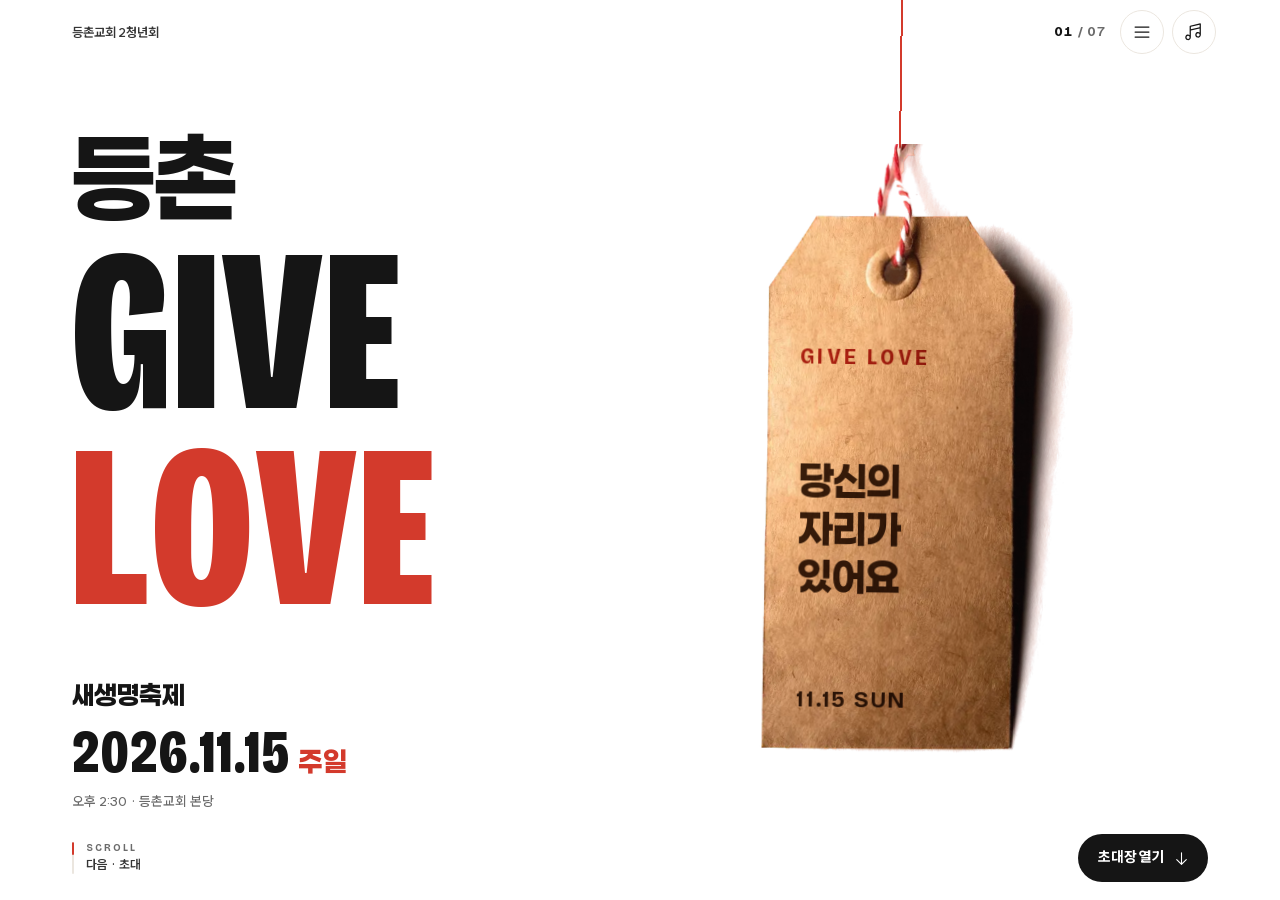
==== commit fbbff959: "v16: 무언극 가면 사진, 작은 스크롤 안내, 카카오톡 공유, 차분한 움직임 (v15는 /v15/에 보존) - 무언극 소품을 모자에서 상아색 가면과 흰 장갑 사진으로 바꿈 - 다" ====
--- a/index.html
+++ b/index.html
@@ -20,7 +20,8 @@
 <link rel="preload" as="font" type="font/woff2" href="assets/fonts/bricolage.woff2" crossorigin>
 <link rel="preload" as="font" type="font/woff2" href="assets/fonts/paperlogy-800.woff2" crossorigin>
 <link rel="preload" as="image" href="assets/img/tag-hang.webp" type="image/webp">
-<link rel="stylesheet" href="assets/css/app.css?v=16">
+<link rel="dns-prefetch" href="https://t1.kakaocdn.net">
+<link rel="stylesheet" href="assets/css/app.css?v=17">
 <script>
 (function () {
   var d = document.documentElement;
@@ -30,7 +31,7 @@
 })();
 </script>
 <script defer src="assets/js/gsap.min.js"></script>
-<script defer src="assets/js/app.js?v=16"></script>
+<script defer src="assets/js/app.js?v=17"></script>
 </head>
 <body>
 <div class="stage" id="stage">
@@ -54,7 +55,7 @@
         </div>
       </div></div></div></div></div>
     </div>
-    <figure class="obj"><img src="assets/img/fx-mime.webp" width="400" height="383" alt="" decoding="async"></figure>
+    <figure class="obj"><img src="assets/img/fx-mime.webp?v=17" width="400" height="372" alt="" decoding="async"></figure>
     <figure class="obj"><img src="assets/img/fx-drum.webp" width="400" height="396" alt="" decoding="async"></figure>
     <figure class="obj"><img src="assets/img/fx-gift.webp" width="301" height="400" alt="" decoding="async"></figure>
   </div>
@@ -124,14 +125,14 @@
         <h2 class="h h-fin"><span class="ln"><span>당신이 오면</span></span><span class="ln"><span>완성돼요</span></span></h2>
         <div class="fin-b">
           <p class="p fd" id="goTxt">11월&nbsp;15일&nbsp;주일 오후&nbsp;2시&nbsp;30분, 본당에서 기다릴게요.</p>
-          <div class="acts fd"><button class="btn btn-solid" id="goBtn" type="button"><span>갈게요</span></button><button class="btn" id="shareBtn" type="button"><svg class="ic" viewBox="0 0 256 256" aria-hidden="true" focusable="false"><path fill="currentColor" d="M176,160a39.89,39.89,0,0,0-28.62,12.09l-46.1-29.63a39.8,39.8,0,0,0,0-28.92l46.1-29.63a40,40,0,1,0-8.66-13.45l-46.1,29.63a40,40,0,1,0,0,55.82l46.1,29.63A40,40,0,1,0,176,160Zm0-128a24,24,0,1,1-24,24A24,24,0,0,1,176,32ZM64,152a24,24,0,1,1,24-24A24,24,0,0,1,64,152Zm112,72a24,24,0,1,1,24-24A24,24,0,0,1,176,224Z"/></svg><span>초대장 보내기</span></button></div>
+          <div class="acts fd"><button class="btn btn-solid" id="goBtn" type="button"><span>갈게요</span></button><button class="btn" id="shareBtn" type="button"><svg class="ic" viewBox="0 0 256 256" aria-hidden="true" focusable="false"><path fill="currentColor" d="M140,128a12,12,0,1,1-12-12A12,12,0,0,1,140,128ZM84,116a12,12,0,1,0,12,12A12,12,0,0,0,84,116Zm88,0a12,12,0,1,0,12,12A12,12,0,0,0,172,116Zm60,12A104,104,0,0,1,79.12,219.82L45.07,231.17a16,16,0,0,1-20.24-20.24l11.35-34.05A104,104,0,1,1,232,128Zm-16,0A88,88,0,1,0,51.81,172.06a8,8,0,0,1,.66,6.54L40,216,77.4,203.53a7.85,7.85,0,0,1,2.53-.42,8,8,0,0,1,4,1.08A88,88,0,0,0,216,128Z"/></svg><span>카카오톡 공유하기</span></button></div>
         </div>
       </div>
     </section>
   </main>
 
   <div class="ctrl">
-    <p class="ctrl-hint" id="hint">화면을 위로 넘기면 다음 장면이 나와요</p>
+    <p class="cue" id="cue" aria-hidden="true"><i class="cue-l"></i><span class="cue-t"><span class="cue-k">SCROLL</span><span class="cue-n" id="cueN">다음 · 초대</span></span></p>
     <button class="next" id="nextBtn" type="button" aria-label="다음 장면으로"><span id="nextLabel">초대장 열기</span><svg class="ic" viewBox="0 0 256 256" aria-hidden="true" focusable="false"><path fill="currentColor" d="M205.66,149.66l-72,72a8,8,0,0,1-11.32,0l-72-72a8,8,0,0,1,11.32-11.32L120,196.69V40a8,8,0,0,1,16,0V196.69l58.34-58.35a8,8,0,0,1,11.32,11.32Z"/></svg></button>
   </div>
 </div>
@@ -146,7 +147,7 @@
       <li><a href="#s-when" data-step="3"><span class="mn">04</span><b>날짜</b><small>11월 15일 주일 오후 2:30</small></a></li>
       <li><a href="#s-prog" data-step="4"><span class="mn">05</span><b>프로그램</b><small>무언극 · 난타 · 웰컴키트</small></a></li>
       <li><a href="#s-place" data-step="7"><span class="mn">06</span><b>오시는 길</b><small>등촌교회 본당</small></a></li>
-      <li><a href="#s-final" data-step="8"><span class="mn">07</span><b>함께 가요</b><small>초대장 보내기</small></a></li>
+      <li><a href="#s-final" data-step="8"><span class="mn">07</span><b>함께 가요</b><small>카카오톡으로 초대장 보내기</small></a></li>
     </ol>
     <p class="menu-foot">주최 등촌교회 2청년회 · <a href="https://www.deungchon.org" target="_blank" rel="noopener">등촌교회 홈페이지</a></p>
   </div>
--- a/assets/css/app.css
+++ b/assets/css/app.css
@@ -1,4 +1,4 @@
-/* 등촌 GIVE LOVE · app.css (v15, rules in DESIGN.md)
+/* 등촌 GIVE LOVE · app.css (v16, rules in DESIGN.md)
    One screen, many scenes. Without the deck class the page is a plain stacked document. */
 @font-face{font-family:"Paperlogy";font-weight:600;font-style:normal;font-display:swap;src:url(../fonts/paperlogy-600.woff2) format("woff2")}
 @font-face{font-family:"Paperlogy";font-weight:800;font-style:normal;font-display:swap;src:url(../fonts/paperlogy-800.woff2) format("woff2")}
@@ -201,7 +201,15 @@
 .deck .items{display:grid}
 .deck .it{grid-area:1/1;margin:0;visibility:hidden}
 .deck:not(.ready) .scenes,.deck:not(.ready) .vis,.deck:not(.ready) .ctrl{visibility:hidden}
-.ctrl-hint{max-width:min(54vw,340px);font-size:12.5px;font-weight:700;line-height:1.45;color:var(--sub)}
+/* scroll cue: a short length of the red string with a bead running down it, and the name of the next scene */
+.cue{display:flex;align-items:center;gap:12px;min-width:0;transition:opacity .4s,visibility .4s}
+.cue.off{opacity:0;visibility:hidden}
+.cue-l{position:relative;flex:none;width:2px;height:32px;border-radius:2px;background:var(--line);overflow:hidden}
+.cue-l::after{content:"";position:absolute;left:0;top:0;width:100%;height:40%;border-radius:2px;background:var(--red);animation:cue 2.4s cubic-bezier(.65,0,.35,1) infinite}
+@keyframes cue{0%{transform:translateY(-100%)}55%,100%{transform:translateY(250%)}}
+.cue-t{display:flex;flex-direction:column;gap:4px;min-width:0}
+.cue-k{font-family:var(--lat);font-weight:700;font-size:10px;line-height:1;letter-spacing:.2em;color:var(--sub)}
+.cue-n{display:block;max-width:min(46vw,300px);overflow:hidden;text-overflow:ellipsis;white-space:nowrap;font-size:12.5px;font-weight:700;line-height:1.3;color:var(--ink-2)}
 .next{display:inline-flex;align-items:center;gap:8px;flex:none;min-height:48px;margin-left:auto;padding:0 18px 0 20px;border-radius:999px;background:var(--ink);color:#fff;font-size:14.5px;font-weight:800;letter-spacing:-.01em;transition:background-color .3s,transform .3s var(--ease)}
 .next .ic{width:17px;height:17px;transition:transform .5s var(--ease)}
 .next.up .ic{transform:rotate(180deg)}
@@ -312,6 +320,7 @@
 }
 @media (prefers-reduced-motion:reduce){
   .ib .eq i{animation:none}
-  .menu,.menu-list li,.toast,.next .ic{transition:none}
-}
-
+  .menu,.menu-list li,.toast,.next .ic,.cue{transition:none}
+  .cue-l::after{animation:none;transform:translateY(150%)}
+}
+
